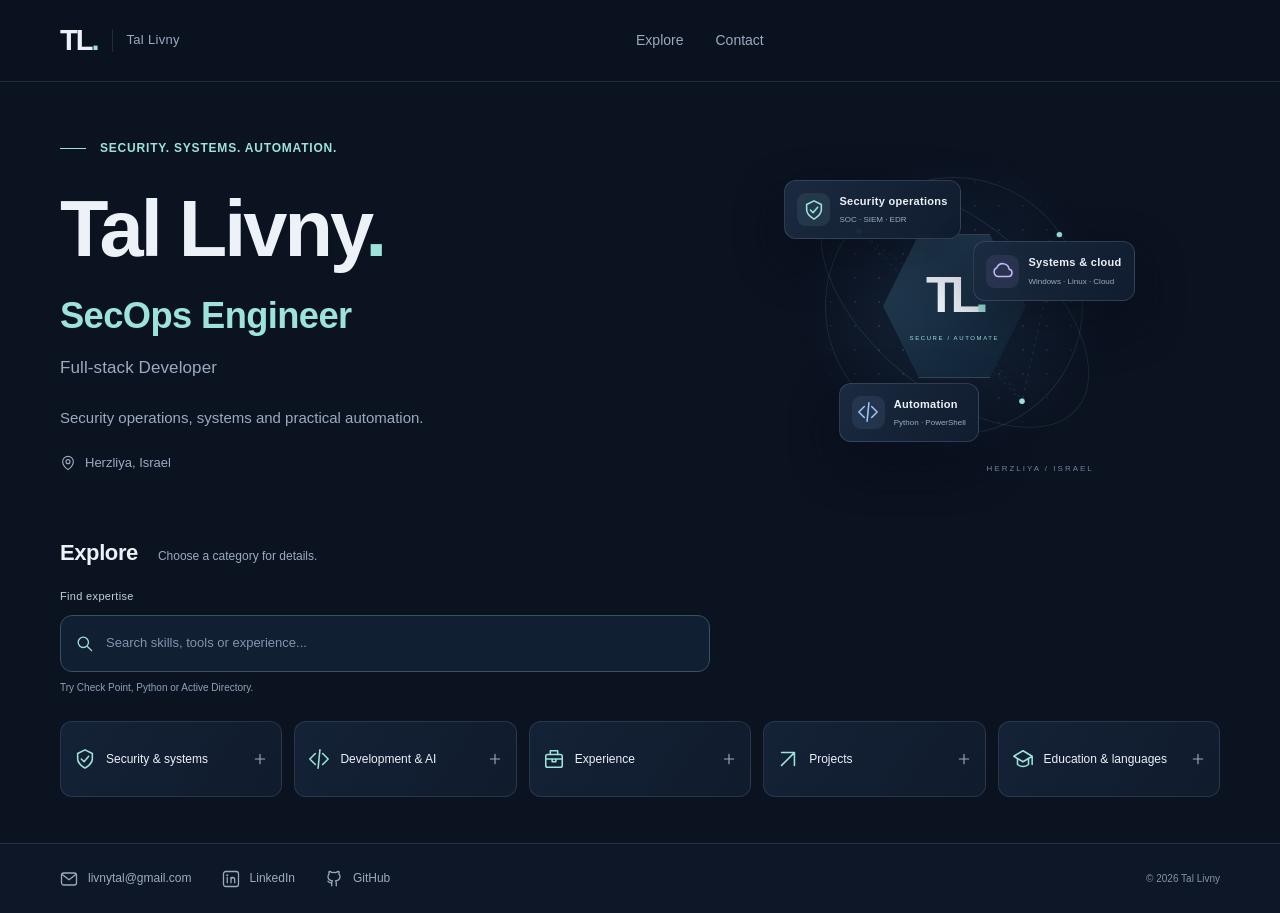
==== index.html @ b6740245 "Keep autocomplete suggestions within the visible viewport" ====
<!doctype html><html lang="en" dir="ltr"><head><meta charset="utf-8"><meta name="viewport" content="width=device-width,initial-scale=1"><meta name="theme-color" content="#0b1220"><title>Tal Livny | SecOps Engineer &amp; Developer</title><meta name="description" content="Tal Livny - SecOps Engineer and Full-stack Developer. Security, systems and practical automation."><meta property="og:title" content="Tal Livny | SecOps Engineer &amp; Developer"><meta property="og:description" content="Security, systems and practical automation. Explore expertise, experience and projects."><meta property="og:type" content="website"><meta property="og:url" content="https://clovisirex.github.io/tal-livny-portfolio/"><meta name="twitter:card" content="summary"><link rel="canonical" href="https://clovisirex.github.io/tal-livny-portfolio/"><link rel="icon" href="assets/favicon.svg" type="image/svg+xml"><link rel="stylesheet" href="styles.css?v=expertise-search-13"><script src="script.js?v=expertise-search-14" defer></script><noscript><style>.category-panel[hidden]{display:block}</style></noscript></head><body class="compact-site"><svg class="svg-defs" xmlns="http://www.w3.org/2000/svg" aria-hidden="true"><defs><symbol id="i-code" viewBox="0 0 24 24"><path d="m8 6-6 6 6 6m8-12 6 6-6 6m-3-16-2 20"/></symbol><symbol id="i-shield" viewBox="0 0 24 24"><path d="m12 2 8 4v6c0 5-8 10-8 10S4 17 4 12V6z"/><path d="m8 12 3 3 5-6"/></symbol><symbol id="i-cloud" viewBox="0 0 24 24"><path d="M7 18h11a4 4 0 0 0 .7-7.9A7 7 0 0 0 5.2 8.5 5 5 0 0 0 7 18Z"/></symbol><symbol id="i-arrow" viewBox="0 0 24 24"><path d="M5 19 19 5M5 5h14v14"/></symbol><symbol id="i-down" viewBox="0 0 24 24"><path d="M12 3v12m-5-5 5 5 5-5M4 17v4h16v-4"/></symbol><symbol id="i-mail" viewBox="0 0 24 24"><rect x="2" y="4" width="20" height="16" rx="3"/><path d="m3 6 9 7 9-7"/></symbol><symbol id="i-pin" viewBox="0 0 24 24"><path d="M20 10c0 6-8 12-8 12S4 16 4 10a8 8 0 1 1 16 0Z"/><circle cx="12" cy="10" r="3"/></symbol><symbol id="i-github" viewBox="0 0 24 24"><path d="M9 21v-4c-3 .8-4-1-5-2m11 6v-4c0-1-.3-2-1-2.5 4-.5 6-2 6-5.5 0-1.5-.5-2.7-1.5-3.7.4-1 .4-2.3 0-3.3-1.4-.1-3 .8-4 1.4a11 11 0 0 0-5 0C8.5 2.8 7 1.9 5.5 2c-.4 1-.4 2.3 0 3.3C4.5 6.3 4 7.5 4 9c0 3.5 2 5 6 5.5-.7.5-1 1.5-1 2.5"/></symbol><symbol id="i-linkedin" viewBox="0 0 24 24"><rect x="2" y="2" width="20" height="20" rx="3"/><path d="M7 10v7m5 0v-7m0 3c0-4 5-4 5 0v4"/><circle cx="7" cy="7" r=".6"/></symbol><symbol id="i-brain" viewBox="0 0 24 24"><path d="M12 5c-2-4-7-2-7 1-4 1-4 6-1 8-2 3 0 6 3 6 1 3 5 2 5-1V5Zm0 0c2-4 7-2 7 1 4 1 4 6 1 8 2 3 0 6-3 6-1 3-5 2-5-1M6 9l3 2m-5 3 4 1m10-6-3 2m5 3-4 1"/></symbol><symbol id="i-plus" viewBox="0 0 24 24"><path d="M12 5v14M5 12h14"/></symbol><symbol id="i-work" viewBox="0 0 24 24"><rect x="3" y="7" width="18" height="14" rx="2"/><path d="M8 7V3h8v4M3 12h18M10 12v3h4v-3"/></symbol><symbol id="i-school" viewBox="0 0 24 24"><path d="m2 9 10-6 10 6-10 6-10-6Zm4 3v6c4 3 8 3 12 0v-6M22 9v9"/></symbol><symbol id="i-server" viewBox="0 0 24 24"><g fill="none" stroke="currentColor" stroke-width="1.6" stroke-linecap="round" stroke-linejoin="round"><rect x="3" y="3" width="18" height="7" rx="2"/><rect x="3" y="14" width="18" height="7" rx="2"/><path d="M7 6.5h.01M7 17.5h.01M16 6.5h2M16 17.5h2"/></g></symbol><symbol id="i-layers" viewBox="0 0 24 24"><g fill="none" stroke="currentColor" stroke-width="1.6" stroke-linecap="round" stroke-linejoin="round"><path d="m12 3 10 5-10 5L2 8l10-5ZM2 12l10 5 10-5M2 16l10 5 10-5"/></g></symbol><symbol id="i-language" viewBox="0 0 24 24"><g fill="none" stroke="currentColor" stroke-width="1.6" stroke-linecap="round" stroke-linejoin="round"><path d="M3 4h11M8 2v2M5 5c1 5 3 7 8 9M12 5c-1 5-3 8-8 10M13 21l4-10 4 10M15 17h4"/></g></symbol><symbol id="i-terminal" viewBox="0 0 24 24"><g fill="none" stroke="currentColor" stroke-width="1.6" stroke-linecap="round" stroke-linejoin="round"><rect x="2.5" y="4" width="19" height="16" rx="2"/><path d="m6 8 4 4-4 4M13 16h5"/></g></symbol><symbol id="i-search" viewBox="0 0 24 24"><circle cx="10.5" cy="10.5" r="6.5"/><path d="m16 16 5 5"/></symbol></defs></svg><a class="skip-link" href="#main">Skip to content</a><div class="scroll-progress" aria-hidden="true"></div><header class="site-header"><div class="container nav-shell"><a class="brand" href="#top" aria-label="Tal Livny"><span class="brand-mark">TL<span>.</span></span><span class="brand-name">Tal Livny</span></a><nav id="main-nav" aria-label="Main navigation"><a href="#categories">Explore</a><a href="#contact">Contact</a></nav><div class="nav-actions"><button id="menu-toggle" class="menu-button" type="button" aria-expanded="false" aria-controls="main-nav" aria-label="Toggle navigation"><span></span><span></span></button></div></div></header><main id="main"><section class="hero container" id="top"><div class="hero-copy"><p class="eyebrow"><span class="small-line"></span>SECURITY. SYSTEMS. AUTOMATION.</p><h1 class="hero-enter">Tal Livny<span class="accent">.</span></h1><p class="hero-role hero-enter"><span class="primary-role">SecOps Engineer</span><br><span class="developer-role">Full-stack Developer</span></p><p class="hero-description hero-enter">Security operations, systems and practical automation.</p><div class="hero-location hero-enter"><svg class="icon" aria-hidden="true"><use href="#i-pin"/></svg><span>Herzliya, Israel</span></div></div><div class="hero-art hero-enter" aria-hidden="true"><div class="orbit orbit-one"></div><div class="orbit orbit-two"></div><div class="art-grid"></div><svg class="art-lines" viewBox="0 0 500 500"><path d="M110 140 250 245 405 145M250 245 350 390M110 140 350 390M405 145 350 390"/><circle cx="110" cy="140" r="4"/><circle cx="405" cy="145" r="4"/><circle cx="350" cy="390" r="4"/></svg><div class="core-hex"><span dir="ltr">TL<span>.</span></span><small dir="ltr">SECURE / AUTOMATE</small></div><div class="floating-card code-card"><span class="card-icon "><svg class="icon " aria-hidden="true"><use href="#i-shield"/></svg></span><div><b dir="ltr">Security operations</b><small dir="ltr">SOC · SIEM · EDR</small></div></div><div class="floating-card security-card"><span class="card-icon purple"><svg class="icon " aria-hidden="true"><use href="#i-cloud"/></svg></span><div><b dir="ltr">Systems &amp; cloud</b><small dir="ltr">Windows · Linux · Cloud</small></div></div><div class="floating-card cloud-card"><span class="card-icon blue"><svg class="icon " aria-hidden="true"><use href="#i-code"/></svg></span><div><b dir="ltr">Automation</b><small dir="ltr">Python · PowerShell</small></div></div><span class="art-coordinate" dir="ltr">HERZLIYA / ISRAEL</span></div></section><section class="category-section container" id="categories"><div class="category-intro"><h2>Explore</h2><p>Choose a category for details.</p></div><div class="expertise-search" role="search" aria-label="Search expertise"><label for="expertise-query">Find expertise</label><div class="search-input-shell"><svg class="icon" aria-hidden="true"><use href="#i-search"/></svg><input id="expertise-query" type="search" placeholder="Search skills, tools or experience..." role="combobox" aria-autocomplete="list" aria-expanded="false" aria-controls="expertise-results" aria-describedby="search-hint" autocomplete="off" spellcheck="false"><button class="search-clear" id="search-clear" type="button" aria-label="Clear search" hidden><svg class="icon" aria-hidden="true"><use href="#i-plus"/></svg></button></div><div class="search-suggestions" id="search-suggestions" hidden><ul id="expertise-results" role="listbox" aria-label="Matching expertise"></ul><p class="search-empty" id="search-empty" hidden>No matching keywords. Try a technology, tool or field.</p><div class="search-dropdown-note" aria-hidden="true">Select a result to explore <span>↑ ↓ &nbsp; Enter</span></div></div><p class="search-hint" id="search-hint">Try Check Point, Python or Active Directory.</p><span class="search-announcement" id="search-announcement" role="status" aria-live="polite" aria-atomic="true"></span></div><div class="category-grid"><button class="category-button" type="button" data-category="security" aria-expanded="false" aria-controls="panel-security"><span class="category-icon"><svg class="icon" aria-hidden="true"><use href="#i-shield"/></svg></span><span>Security & systems</span><span class="category-plus"><svg class="icon" aria-hidden="true"><use href="#i-plus"/></svg></span></button><button class="category-button" type="button" data-category="development" aria-expanded="false" aria-controls="panel-development"><span class="category-icon"><svg class="icon" aria-hidden="true"><use href="#i-code"/></svg></span><span>Development &amp; AI</span><span class="category-plus"><svg class="icon" aria-hidden="true"><use href="#i-plus"/></svg></span></button><button class="category-button" type="button" data-category="experience" aria-expanded="false" aria-controls="panel-experience"><span class="category-icon"><svg class="icon" aria-hidden="true"><use href="#i-work"/></svg></span><span>Experience</span><span class="category-plus"><svg class="icon" aria-hidden="true"><use href="#i-plus"/></svg></span></button><button class="category-button" type="button" data-category="project" aria-expanded="false" aria-controls="panel-project"><span class="category-icon"><svg class="icon" aria-hidden="true"><use href="#i-arrow"/></svg></span><span>Projects</span><span class="category-plus"><svg class="icon" aria-hidden="true"><use href="#i-plus"/></svg></span></button><button class="category-button" type="button" data-category="education" aria-expanded="false" aria-controls="panel-education"><span class="category-icon"><svg class="icon" aria-hidden="true"><use href="#i-school"/></svg></span><span>Education &amp; languages</span><span class="category-plus"><svg class="icon" aria-hidden="true"><use href="#i-plus"/></svg></span></button></div><section class="category-panel" id="panel-security" aria-labelledby="heading-security" hidden><div class="panel-heading"><h2 id="heading-security" tabindex="-1">Security & systems</h2><button class="close-panel" type="button" aria-label="Close Security & systems" data-close><svg class="icon" aria-hidden="true"><use href="#i-plus"/></svg></button></div><p class="panel-intro">Security operations, incident response and enterprise systems, backed by practical scripting and automation.</p><div class="experience-summary"><strong>Approx. 5 years</strong><span>Across security &amp; systems roles</span></div><div class="capability-list"><span>SOC &amp; SIEM</span><span>Network &amp; endpoint forensics</span><span>Reverse engineering</span><span>Compliance &amp; policy enforcement</span><span>Windows &amp; Linux administration</span></div><section class="tech-group"><h3>Security platforms</h3><ul class="tech-grid"><li class="tech-item"><span class="tech-logo-well"><img class="brand-logo" src="assets/brands/sentinelone.svg" alt="" width="32" height="32" loading="lazy" decoding="async"></span><span>SentinelOne EDR</span></li><li class="tech-item"><span class="tech-logo-well"><img class="brand-logo" src="assets/brands/crowdstrike.svg" alt="" width="32" height="32" loading="lazy" decoding="async"></span><span>CrowdStrike Falcon</span></li><li class="tech-item"><span class="tech-logo-well"><img class="brand-logo" src="assets/brands/checkpoint.svg" alt="" width="32" height="32" loading="lazy" decoding="async"></span><span>Check Point Firewall</span></li><li class="tech-item"><span class="tech-logo-well"><svg class="tech-logo" aria-hidden="true"><use href="assets/tech-logos.svg?v=logos-6#icon-f5"/></svg></span><span>F5 ASM / WAF</span></li><li class="tech-item"><span class="tech-logo-well"><img class="brand-logo" src="assets/brands/forescout.svg" alt="" width="32" height="32" loading="lazy" decoding="async"></span><span>Forescout NAC</span></li><li class="tech-item"><span class="tech-logo-well wordmark-logo"><img class="brand-logo" src="assets/brands/portnox.svg" alt="" width="32" height="32" loading="lazy" decoding="async"></span><span>Portnox NAC</span></li><li class="tech-item"><span class="tech-logo-well"><svg class="tech-logo" aria-hidden="true"><use href="assets/tech-logos.svg?v=logos-6#icon-cisco"/></svg></span><span>Cisco DUO</span></li><li class="tech-item"><span class="tech-logo-well"><svg class="tech-logo" aria-hidden="true"><use href="assets/tech-logos.svg?v=logos-6#icon-cisco"/></svg></span><span>Cisco Umbrella</span></li><li class="tech-item"><span class="tech-logo-well"><svg class="tech-logo" aria-hidden="true"><use href="assets/tech-logos.svg?v=logos-6#icon-cisco"/></svg></span><span>Cisco IronPort</span></li><li class="tech-item"><span class="tech-logo-well"><svg class="tech-logo" aria-hidden="true"><use href="assets/tech-logos.svg?v=logos-6#icon-mcafee"/></svg></span><span>McAfee ePO</span></li><li class="tech-item"><span class="tech-logo-well"><svg class="tech-logo" aria-hidden="true"><use href="assets/tech-logos.svg?v=logos-6#icon-symantec"/></svg></span><span>Symantec SSIM</span></li><li class="tech-item"><span class="tech-logo-well"><svg class="tech-logo" aria-hidden="true"><use href="assets/tech-logos.svg?v=logos-6#icon-symantec"/></svg></span><span>FireGlass / Symantec</span></li><li class="tech-item"><span class="tech-logo-well generic-logo"><svg class="icon" aria-hidden="true"><use href="#i-mail"/></svg></span><span>Mail Gateway</span></li></ul></section><div class="military-toolkit"><div class="toolkit-context"><span class="profile-tag">Military experience</span><p>Investigation and analysis tools used during service, 2014 - 2017.</p></div><section class="tech-group"><h3>Memory, disk &amp; endpoint investigation</h3><ul class="tech-grid"><li class="tech-item"><span class="tech-logo-well wordmark-logo"><img class="brand-logo" src="assets/brands/volatility.png" alt="" width="32" height="32" loading="lazy" decoding="async"></span><span>Volatility</span></li><li class="tech-item"><span class="tech-logo-well"><img class="brand-logo" src="assets/brands/ftk.png" alt="" width="32" height="32" loading="lazy" decoding="async"></span><span>FTK Imager</span></li><li class="tech-item"><span class="tech-logo-well wordmark-logo"><img class="brand-logo" src="assets/brands/autopsy.svg" alt="" width="32" height="32" loading="lazy" decoding="async"></span><span>Autopsy</span></li><li class="tech-item"><span class="tech-logo-well"><img class="brand-logo" src="assets/brands/procmon.png" alt="" width="32" height="32" loading="lazy" decoding="async"></span><span>Process Monitor (Procmon)</span></li><li class="tech-item"><span class="tech-logo-well"><img class="brand-logo" src="assets/brands/procexp.png" alt="" width="32" height="32" loading="lazy" decoding="async"></span><span>Process Explorer</span></li><li class="tech-item"><span class="tech-logo-well"><img class="brand-logo" src="assets/brands/autoruns.png" alt="" width="32" height="32" loading="lazy" decoding="async"></span><span>Autoruns</span></li><li class="tech-item"><span class="tech-logo-well"><svg class="tech-logo" aria-hidden="true"><use href="assets/tech-logos.svg?v=logos-6#icon-windows11"/></svg></span><span>Windows Event Viewer</span></li></ul></section><section class="tech-group"><h3>Network analysis &amp; IDS</h3><ul class="tech-grid"><li class="tech-item"><span class="tech-logo-well"><img class="brand-logo" src="assets/brands/wireshark.svg" alt="" width="32" height="32" loading="lazy" decoding="async"></span><span>Wireshark</span></li><li class="tech-item"><span class="tech-logo-well"><img class="brand-logo" src="assets/brands/snort.svg" alt="" width="32" height="32" loading="lazy" decoding="async"></span><span>Snort</span></li><li class="tech-item"><span class="tech-logo-well"><img class="brand-logo" src="assets/brands/suricata.png" alt="" width="32" height="32" loading="lazy" decoding="async"></span><span>Suricata</span></li></ul></section><section class="tech-group"><h3>Reverse engineering &amp; file analysis</h3><ul class="tech-grid"><li class="tech-item"><span class="tech-logo-well"><img class="brand-logo" src="assets/brands/ida.png" alt="" width="32" height="32" loading="lazy" decoding="async"></span><span>IDA</span></li><li class="tech-item"><span class="tech-logo-well"><img class="brand-logo" src="assets/brands/ollydbg.png" alt="" width="32" height="32" loading="lazy" decoding="async"></span><span>OllyDbg</span></li><li class="tech-item"><span class="tech-logo-well generic-logo"><svg class="icon" aria-hidden="true"><use href="#i-terminal"/></svg></span><span>strings</span></li></ul></section></div><section class="tech-group"><h3>Systems administration</h3><ul class="tech-grid"><li class="tech-item"><span class="tech-logo-well"><svg class="tech-logo" aria-hidden="true"><use href="assets/tech-logos.svg?v=logos-6#icon-windows11"/></svg></span><span>Active Directory</span></li><li class="tech-item"><span class="tech-logo-well"><img class="brand-logo" src="assets/brands/vmware.svg" alt="" width="32" height="32" loading="lazy" decoding="async"></span><span>VMware</span></li><li class="tech-item"><span class="tech-logo-well generic-logo"><svg class="icon" aria-hidden="true"><use href="#i-layers"/></svg></span><span>Virtualization</span></li><li class="tech-item"><span class="tech-logo-well generic-logo"><svg class="icon" aria-hidden="true"><use href="#i-server"/></svg></span><span>Server administration</span></li></ul></section><section class="tech-group"><h3>Cloud & infrastructure</h3><ul class="tech-grid"><li class="tech-item"><span class="tech-logo-well"><svg class="tech-logo" aria-hidden="true"><use href="assets/tech-logos.svg?v=logos-6#icon-amazonwebservices"/></svg></span><span>AWS</span></li><li class="tech-item"><span class="tech-logo-well"><svg class="tech-logo" aria-hidden="true"><use href="assets/tech-logos.svg?v=logos-6#icon-azure"/></svg></span><span>Azure</span></li><li class="tech-item"><span class="tech-logo-well"><svg class="tech-logo" aria-hidden="true"><use href="assets/tech-logos.svg?v=logos-6#icon-googlecloud"/></svg></span><span>Google Cloud</span></li><li class="tech-item"><span class="tech-logo-well"><svg class="tech-logo" aria-hidden="true"><use href="assets/tech-logos.svg?v=logos-6#icon-firebase"/></svg></span><span>Firebase</span></li></ul></section><section class="tech-group"><h3>Operating systems</h3><ul class="tech-grid"><li class="tech-item"><span class="tech-logo-well"><svg class="tech-logo" aria-hidden="true"><use href="assets/tech-logos.svg?v=logos-6#icon-windows11"/></svg></span><span>Windows - endpoint &amp; server</span></li><li class="tech-item"><span class="tech-logo-well"><svg class="tech-logo" aria-hidden="true"><use href="assets/tech-logos.svg?v=logos-6#icon-linux"/></svg></span><span>Linux</span></li><li class="tech-item"><span class="tech-logo-well"><img class="brand-logo" src="assets/brands/kali.svg" alt="" width="32" height="32" loading="lazy" decoding="async"></span><span>Kali Linux</span></li><li class="tech-item"><span class="tech-logo-well"><svg class="tech-logo" aria-hidden="true"><use href="assets/tech-logos.svg?v=logos-6#icon-ubuntu"/></svg></span><span>Ubuntu</span></li><li class="tech-item"><span class="tech-logo-well"><svg class="tech-logo" aria-hidden="true"><use href="assets/tech-logos.svg?v=logos-6#icon-debian"/></svg></span><span>Debian</span></li><li class="tech-item"><span class="tech-logo-well"><svg class="tech-logo" aria-hidden="true"><use href="assets/tech-logos.svg?v=logos-6#icon-redhat"/></svg></span><span>Red Hat Enterprise Linux</span></li><li class="tech-item"><span class="tech-logo-well"><svg class="tech-logo" aria-hidden="true"><use href="assets/tech-logos.svg?v=logos-6#icon-archlinux"/></svg></span><span>Arch Linux</span></li><li class="tech-item"><span class="tech-logo-well"><svg class="tech-logo" aria-hidden="true"><use href="assets/tech-logos.svg?v=logos-6#icon-apple"/></svg></span><span>macOS</span></li><li class="tech-item"><span class="tech-logo-well"><svg class="tech-logo" aria-hidden="true"><use href="assets/tech-logos.svg?v=logos-6#icon-android"/></svg></span><span>Android</span></li><li class="tech-item"><span class="tech-logo-well"><svg class="tech-logo" aria-hidden="true"><use href="assets/tech-logos.svg?v=logos-6#icon-apple"/></svg></span><span>iOS</span></li></ul></section></section><section class="category-panel" id="panel-development" aria-labelledby="heading-development" hidden><div class="panel-heading"><h2 id="heading-development" tabindex="-1">Development &amp; AI</h2><button class="close-panel" type="button" aria-label="Close Development &amp; AI" data-close><svg class="icon" aria-hidden="true"><use href="#i-plus"/></svg></button></div><p class="panel-intro">Full-stack development, integrations and data tools that support automation and operational visibility.</p><div class="experience-summary"><strong>3 years</strong><span>Software development experience</span></div><p class="ai-tenure"><svg class="icon" aria-hidden="true"><use href="#i-brain"/></svg><strong>AI tools: approx. 2 years</strong><span>Regular use since 2024</span></p><section class="tech-group"><h3>AI assistants</h3><ul class="tech-grid"><li class="tech-item"><span class="tech-logo-well"><img class="brand-logo" src="assets/brands/chatgpt.svg" alt="" width="32" height="32" loading="lazy" decoding="async"></span><span>ChatGPT</span></li><li class="tech-item"><span class="tech-logo-well"><img class="brand-logo" src="assets/brands/claude.svg" alt="" width="32" height="32" loading="lazy" decoding="async"></span><span>Claude</span></li><li class="tech-item"><span class="tech-logo-well"><img class="brand-logo" src="assets/brands/gemini.svg" alt="" width="32" height="32" loading="lazy" decoding="async"></span><span>Gemini</span></li></ul></section><section class="tech-group"><h3>Generative media</h3><ul class="tech-grid"><li class="tech-item"><span class="tech-logo-well"><img class="brand-logo" src="assets/brands/higgsfield.svg" alt="" width="32" height="32" loading="lazy" decoding="async"></span><span>Higgsfield</span></li><li class="tech-item"><span class="tech-logo-well"><img class="brand-logo" src="assets/brands/elevenlabs.svg" alt="" width="32" height="32" loading="lazy" decoding="async"></span><span>ElevenLabs</span></li><li class="tech-item"><span class="tech-logo-well"><img class="brand-logo" src="assets/brands/heygen.png" alt="" width="32" height="32" loading="lazy" decoding="async"></span><span>HeyGen</span></li></ul></section><section class="tech-group"><h3>Programming & scripting</h3><ul class="tech-grid"><li class="tech-item"><span class="tech-logo-well"><svg class="tech-logo" aria-hidden="true"><use href="assets/tech-logos.svg?v=logos-6#icon-python"/></svg></span><span>Python</span></li><li class="tech-item"><span class="tech-logo-well"><svg class="tech-logo" aria-hidden="true"><use href="assets/tech-logos.svg?v=logos-6#icon-javascript"/></svg></span><span>JavaScript</span></li><li class="tech-item"><span class="tech-logo-well"><svg class="tech-logo" aria-hidden="true"><use href="assets/tech-logos.svg?v=logos-6#icon-typescript"/></svg></span><span>TypeScript</span></li><li class="tech-item"><span class="tech-logo-well"><svg class="tech-logo" aria-hidden="true"><use href="assets/tech-logos.svg?v=logos-6#icon-java"/></svg></span><span>Java</span></li><li class="tech-item"><span class="tech-logo-well"><svg class="tech-logo" aria-hidden="true"><use href="assets/tech-logos.svg?v=logos-6#icon-csharp"/></svg></span><span>C#</span></li><li class="tech-item"><span class="tech-logo-well"><svg class="tech-logo" aria-hidden="true"><use href="assets/tech-logos.svg?v=logos-6#icon-powershell"/></svg></span><span>PowerShell</span></li><li class="tech-item"><span class="tech-logo-well"><svg class="tech-logo" aria-hidden="true"><use href="assets/tech-logos.svg?v=logos-6#icon-bash"/></svg></span><span>Bash</span></li><li class="tech-item"><span class="tech-logo-well"><svg class="tech-logo" aria-hidden="true"><use href="assets/tech-logos.svg?v=logos-6#icon-c"/></svg></span><span>C</span></li><li class="tech-item"><span class="tech-logo-well"><svg class="tech-logo" aria-hidden="true"><use href="assets/tech-logos.svg?v=logos-6#icon-cplusplus"/></svg></span><span>C++</span></li><li class="tech-item"><span class="tech-logo-well"><svg class="tech-logo" aria-hidden="true"><use href="assets/tech-logos.svg?v=logos-6#icon-matlab"/></svg></span><span>MATLAB</span></li></ul></section><section class="tech-group"><h3>Frameworks & libraries</h3><ul class="tech-grid"><li class="tech-item"><span class="tech-logo-well"><svg class="tech-logo" aria-hidden="true"><use href="assets/tech-logos.svg?v=logos-6#icon-react"/></svg></span><span>React</span></li><li class="tech-item"><span class="tech-logo-well"><svg class="tech-logo" aria-hidden="true"><use href="assets/tech-logos.svg?v=logos-6#icon-nodejs"/></svg></span><span>Node.js</span></li><li class="tech-item"><span class="tech-logo-well"><svg class="tech-logo" aria-hidden="true"><use href="assets/tech-logos.svg?v=logos-6#icon-nextjs"/></svg></span><span>Next.js</span></li><li class="tech-item"><span class="tech-logo-well"><svg class="tech-logo" aria-hidden="true"><use href="assets/tech-logos.svg?v=logos-6#icon-ember"/></svg></span><span>Ember.js</span></li><li class="tech-item"><span class="tech-logo-well"><svg class="tech-logo" aria-hidden="true"><use href="assets/tech-logos.svg?v=logos-6#icon-flask"/></svg></span><span>Flask</span></li><li class="tech-item"><span class="tech-logo-well"><svg class="tech-logo" aria-hidden="true"><use href="assets/tech-logos.svg?v=logos-6#icon-express"/></svg></span><span>Express.js</span></li><li class="tech-item"><span class="tech-logo-well"><svg class="tech-logo" aria-hidden="true"><use href="assets/tech-logos.svg?v=logos-6#icon-sass"/></svg></span><span>Sass</span></li><li class="tech-item"><span class="tech-logo-well"><svg class="tech-logo" aria-hidden="true"><use href="assets/tech-logos.svg?v=logos-6#icon-less"/></svg></span><span>Less</span></li><li class="tech-item"><span class="tech-logo-well"><svg class="tech-logo" aria-hidden="true"><use href="assets/tech-logos.svg?v=logos-6#icon-bootstrap"/></svg></span><span>Bootstrap</span></li><li class="tech-item"><span class="tech-logo-well"><svg class="tech-logo" aria-hidden="true"><use href="assets/tech-logos.svg?v=logos-6#icon-styledcomponents"/></svg></span><span>styled-components</span></li><li class="tech-item"><span class="tech-logo-well"><svg class="tech-logo" aria-hidden="true"><use href="assets/tech-logos.svg?v=logos-6#icon-android"/></svg></span><span>Android development</span></li></ul></section><section class="tech-group"><h3>Data & visualization</h3><ul class="tech-grid"><li class="tech-item"><span class="tech-logo-well"><svg class="tech-logo" aria-hidden="true"><use href="assets/tech-logos.svg?v=logos-6#icon-pandas"/></svg></span><span>pandas</span></li><li class="tech-item"><span class="tech-logo-well"><svg class="tech-logo" aria-hidden="true"><use href="assets/tech-logos.svg?v=logos-6#icon-seaborn"/></svg></span><span>seaborn</span></li><li class="tech-item"><span class="tech-logo-well"><svg class="tech-logo" aria-hidden="true"><use href="assets/tech-logos.svg?v=logos-6#icon-matplotlib"/></svg></span><span>Matplotlib</span></li></ul></section><section class="tech-group"><h3>Databases</h3><ul class="tech-grid"><li class="tech-item"><span class="tech-logo-well"><svg class="tech-logo" aria-hidden="true"><use href="assets/tech-logos.svg?v=logos-6#icon-mysql"/></svg></span><span>MySQL</span></li><li class="tech-item"><span class="tech-logo-well"><svg class="tech-logo" aria-hidden="true"><use href="assets/tech-logos.svg?v=logos-6#icon-mongodb"/></svg></span><span>MongoDB</span></li><li class="tech-item"><span class="tech-logo-well"><svg class="tech-logo" aria-hidden="true"><use href="assets/tech-logos.svg?v=logos-6#icon-dynamodb"/></svg></span><span>DynamoDB</span></li><li class="tech-item"><span class="tech-logo-well"><svg class="tech-logo" aria-hidden="true"><use href="assets/tech-logos.svg?v=logos-6#icon-sqlite"/></svg></span><span>SQLite</span></li><li class="tech-item"><span class="tech-logo-well"><svg class="tech-logo" aria-hidden="true"><use href="assets/tech-logos.svg?v=logos-6#icon-postgresql"/></svg></span><span>PostgreSQL</span></li><li class="tech-item"><span class="tech-logo-well"><svg class="tech-logo" aria-hidden="true"><use href="assets/tech-logos.svg?v=logos-6#icon-redis"/></svg></span><span>Redis</span></li></ul></section><section class="tech-group"><h3>Tools & delivery</h3><ul class="tech-grid"><li class="tech-item"><span class="tech-logo-well"><svg class="tech-logo" aria-hidden="true"><use href="assets/tech-logos.svg?v=logos-6#icon-git"/></svg></span><span>Git</span></li><li class="tech-item"><span class="tech-logo-well"><svg class="tech-logo" aria-hidden="true"><use href="assets/tech-logos.svg?v=logos-6#icon-githubactions"/></svg></span><span>GitHub / Actions</span></li><li class="tech-item"><span class="tech-logo-well"><svg class="tech-logo" aria-hidden="true"><use href="assets/tech-logos.svg?v=logos-6#icon-jenkins"/></svg></span><span>Jenkins</span></li><li class="tech-item"><span class="tech-logo-well"><svg class="tech-logo" aria-hidden="true"><use href="assets/tech-logos.svg?v=logos-6#icon-docker"/></svg></span><span>Docker</span></li><li class="tech-item"><span class="tech-logo-well"><svg class="tech-logo" aria-hidden="true"><use href="assets/tech-logos.svg?v=logos-6#icon-jira"/></svg></span><span>Jira</span></li><li class="tech-item"><span class="tech-logo-well"><img class="brand-logo" src="assets/brands/bitbucket.svg" alt="" width="32" height="32" loading="lazy" decoding="async"></span><span>Bitbucket</span></li><li class="tech-item"><span class="tech-logo-well"><img class="brand-logo" src="assets/brands/gitlab.svg" alt="" width="32" height="32" loading="lazy" decoding="async"></span><span>GitLab</span></li><li class="tech-item"><span class="tech-logo-well"><img class="brand-logo" src="assets/brands/azuredevops.svg" alt="" width="32" height="32" loading="lazy" decoding="async"></span><span>Azure DevOps</span></li><li class="tech-item"><span class="tech-logo-well"><img class="brand-logo" src="assets/brands/heroku.svg" alt="" width="32" height="32" loading="lazy" decoding="async"></span><span>Heroku</span></li><li class="tech-item"><span class="tech-logo-well"><img class="brand-logo" src="assets/brands/cloudflare.svg" alt="" width="32" height="32" loading="lazy" decoding="async"></span><span>Cloudflare</span></li></ul></section><section class="tech-group"><h3>Editors &amp; IDEs</h3><ul class="tech-grid"><li class="tech-item"><span class="tech-logo-well"><svg class="tech-logo" aria-hidden="true"><use href="assets/tech-logos.svg?v=logos-6#icon-vscode"/></svg></span><span>VS Code</span></li><li class="tech-item"><span class="tech-logo-well"><img src="assets/brands/intellij.svg" alt="" width="32" height="32" loading="lazy" decoding="async"></span><span>IntelliJ IDEA</span></li><li class="tech-item"><span class="tech-logo-well"><img src="assets/brands/pycharm.svg" alt="" width="32" height="32" loading="lazy" decoding="async"></span><span>PyCharm</span></li><li class="tech-item"><span class="tech-logo-well"><img src="assets/brands/webstorm.svg" alt="" width="32" height="32" loading="lazy" decoding="async"></span><span>WebStorm</span></li><li class="tech-item"><span class="tech-logo-well"><img src="assets/brands/cursor.svg" alt="" width="32" height="32" loading="lazy" decoding="async"></span><span>Cursor</span></li><li class="tech-item"><span class="tech-logo-well"><img src="assets/brands/vim.svg" alt="" width="32" height="32" loading="lazy" decoding="async"></span><span>Vim</span></li></ul></section></section><section class="category-panel" id="panel-experience" aria-labelledby="heading-experience" hidden><div class="panel-heading"><h2 id="heading-experience" tabindex="-1">Experience</h2><button class="close-panel" type="button" aria-label="Close Experience" data-close><svg class="icon" aria-hidden="true"><use href="#i-plus"/></svg></button></div><div class="timeline"><h3 class="timeline-group ">Security &amp; systems experience</h3><article class="timeline-item "><div class="timeline-top"><div class="employer-heading"><span class="company-logo"><img src="assets/brands/danel.png" alt="" width="56" height="56" loading="lazy" decoding="async"></span><h3>Danel Group</h3></div><span class="date" dir="ltr">2024 – 2025</span></div><p class="role" dir="ltr">SecOps Engineer &amp; Python Developer</p><p >Operated SentinelOne, CrowdStrike and Cisco security platforms. Built a full-stack automation and analytics solution for IT and InfoSec teams, improving network visibility, performance tracking and security compliance. Used Python, Flask, pandas, seaborn and SQLite; deployed on Azure Web Jobs.</p><div class="experience-meta"><span >Ramat Gan, Israel</span><span dir="ltr">EDR · Cisco · Python · Azure</span></div></article><article class="timeline-item "><div class="timeline-top"><div class="employer-heading"><span class="company-logo"><img src="assets/brands/cellcom.png" alt="" width="56" height="56" loading="lazy" decoding="async"></span><h3>Cellcom</h3></div><span class="date" dir="ltr">2017 – 2018</span></div><p class="role" dir="ltr">SecOps Engineer</p><p >Operated network and application security systems. Built Python and PowerShell automations and worked with F5 ASM, Check Point, Forescout and FireGlass.</p><div class="experience-meta"><span >Netanya, Israel</span><span dir="ltr">Python · PowerShell · WAF · NAC</span></div></article><article class="timeline-item "><div class="timeline-top"><div class="employer-heading"><span class="company-logo"><img src="assets/brands/mamtam.png" alt="" width="56" height="56" loading="lazy" decoding="async"></span><h3>Israeli Navy · Mamtam</h3></div><span class="date" dir="ltr">2014 – 2017</span></div><p class="role" dir="ltr">SecOps / SOC</p><p >Monitoring, incident response and forensics in a 24/7 SOC. Hands-on memory and disk analysis, endpoint investigation, network IDS and reverse engineering. Developed security tools with C#, Python and PowerShell.</p><div class="experience-meta"><span >Ramat Gan, Israel</span><span dir="ltr">SOC · Incident response · R&D</span></div></article><h3 class="timeline-group timeline-group-secondary ">Software development &amp; studies</h3><article class="timeline-item "><div class="timeline-top"><div class="employer-heading"><span class="company-logo"><img src="assets/brands/independent-development.svg" alt="" width="44" height="44" loading="lazy" decoding="async"></span><h3>Independent development &amp; studies</h3></div><span class="date" dir="ltr">2019 – 2023</span></div><p class="role" dir="ltr">Independent Developer</p><p >Designed, developed and deployed Tzav Rishon. Built academic tools with Python and explored basic machine learning alongside my studies.</p><div class="experience-meta"><span >Tel Aviv, Israel</span><span dir="ltr">React · Node.js · Firebase · Python</span></div></article><article class="timeline-item "><div class="timeline-top"><div class="employer-heading"><span class="company-logo"><img src="assets/brands/totango.svg" alt="" width="56" height="56" loading="lazy" decoding="async"></span><h3>Totango</h3></div><span class="date" dir="ltr">2018 – 2019</span></div><p class="role" dir="ltr">Full-stack Developer</p><p >Built enterprise SaaS features with React, Ember, Node.js, Redis and MySQL in an AWS microservice architecture. Worked with Docker, CI/CD and Agile/Scrum delivery.</p><div class="experience-meta"><span >Tel Aviv, Israel</span><span dir="ltr">React · Ember · Node.js · AWS</span></div></article></div></section><section class="category-panel" id="panel-project" aria-labelledby="heading-project" hidden><div class="panel-heading"><h2 id="heading-project" tabindex="-1">Projects</h2><button class="close-panel" type="button" aria-label="Close Projects" data-close><svg class="icon" aria-hidden="true"><use href="#i-plus"/></svg></button></div><div class="project-identity"><span class="project-app-logo"><img src="assets/brands/tzav-logo.png" alt="" width="48" height="48" loading="lazy" decoding="async"></span><span><strong>Tzav Rishon</strong><small>Independent product · EdTech</small></span></div><div class="carousel " role="region" aria-roledescription="carousel" aria-label="Selected projects" tabindex="0"><div class="carousel-viewport"><article class="project-slide" id="slide-0" role="group" aria-roledescription="slide" aria-label="1 / 5" ><div class="project-visual tzav-visual"><div class="browser-frame"><div class="browser-bar" dir="ltr"><span class="browser-dots"><i></i><i></i><i></i></span><span>app.tzav-rishon.co.il</span><span>↗</span></div><img src="assets/projects/tzav-rishon.jpg" width="1365" height="920" alt="Tzav Rishon application sign-in screen" loading="lazy" decoding="async"></div></div><div class="project-copy"><p class="project-category">INDEPENDENT PRODUCT · EDTECH</p><h3 >Tzav Rishon</h3><p >A preparation app for psychometric tests and the first military assessment. Independently designed, developed and deployed with React, Node.js and Firebase.</p><div class="tags" dir="ltr"><span>React</span><span>Node.js</span><span>Firebase</span></div><p class="image-caption">Screenshot from the application: sign-in screen.</p><a class="button button-secondary" href="https://app.tzav-rishon.co.il" target="_blank" rel="noopener noreferrer"><span >Visit application</span><svg class="icon " aria-hidden="true"><use href="#i-arrow"/></svg></a></div></article><article class="project-slide" id="slide-1" role="group" aria-roledescription="slide" aria-label="2 / 5" hidden><div class="project-visual tzav-visual"><div class="browser-frame"><div class="browser-bar" dir="ltr"><span class="browser-dots"><i></i><i></i><i></i></span><span>Tzav Rishon / Learning map</span></div><img src="assets/projects/tzav-learning-map.jpg" width="2048" height="1035" alt="Tzav Rishon: learning map" loading="lazy" decoding="async"></div></div><div class="project-copy"><p class="project-category">TZAV RISHON · PRODUCT SHOWCASE</p><h3>Learning map</h3><p>Progress through preparation tracks and test levels.</p><div class="tags" dir="ltr"><span>React</span><span>Node.js</span><span>Firebase</span></div><p class="image-caption">Screenshot from the application.</p><a class="button button-secondary" href="https://app.tzav-rishon.co.il" target="_blank" rel="noopener noreferrer">Visit application</a></div></article><article class="project-slide" id="slide-2" role="group" aria-roledescription="slide" aria-label="3 / 5" hidden><div class="project-visual tzav-visual"><div class="browser-frame"><div class="browser-bar" dir="ltr"><span class="browser-dots"><i></i><i></i><i></i></span><span>Tzav Rishon / Test results</span></div><img src="assets/projects/tzav-test-results.jpg" width="2048" height="1150" alt="Tzav Rishon: test results" loading="lazy" decoding="async"></div></div><div class="project-copy"><p class="project-category">TZAV RISHON · PRODUCT SHOWCASE</p><h3>Test results</h3><p>A test summary with score, elapsed time and correct answers.</p><div class="tags" dir="ltr"><span>React</span><span>Node.js</span><span>Firebase</span></div><p class="image-caption">Screenshot from the application.</p><a class="button button-secondary" href="https://app.tzav-rishon.co.il" target="_blank" rel="noopener noreferrer">Visit application</a></div></article><article class="project-slide" id="slide-3" role="group" aria-roledescription="slide" aria-label="4 / 5" hidden><div class="project-visual tzav-visual"><div class="browser-frame"><div class="browser-bar" dir="ltr"><span class="browser-dots"><i></i><i></i><i></i></span><span>Tzav Rishon / Answer review</span></div><img src="assets/projects/tzav-answer-review.jpg" width="2048" height="899" alt="Tzav Rishon: answer review" loading="lazy" decoding="async"></div></div><div class="project-copy"><p class="project-category">TZAV RISHON · PRODUCT SHOWCASE</p><h3>Answer review</h3><p>Review correct and incorrect answers after completing a test.</p><div class="tags" dir="ltr"><span>React</span><span>Node.js</span><span>Firebase</span></div><p class="image-caption">Screenshot from the application.</p><a class="button button-secondary" href="https://app.tzav-rishon.co.il" target="_blank" rel="noopener noreferrer">Visit application</a></div></article><article class="project-slide" id="slide-4" role="group" aria-roledescription="slide" aria-label="5 / 5" hidden><div class="project-visual tzav-visual"><div class="browser-frame"><div class="browser-bar" dir="ltr"><span class="browser-dots"><i></i><i></i><i></i></span><span>Tzav Rishon / Answer explanations</span></div><img src="assets/projects/tzav-answer-detail.jpg" width="1598" height="1470" alt="Tzav Rishon: answer explanations" loading="lazy" decoding="async"></div></div><div class="project-copy"><p class="project-category">TZAV RISHON · PRODUCT SHOWCASE</p><h3>Answer explanations</h3><p>A detailed answer review with the selected response and explanation.</p><div class="tags" dir="ltr"><span>React</span><span>Node.js</span><span>Firebase</span></div><p class="image-caption">Screenshot from the application.</p><a class="button button-secondary" href="https://app.tzav-rishon.co.il" target="_blank" rel="noopener noreferrer">Visit application</a></div></article></div><div class="carousel-controls"><div class="carousel-dots"><button type="button" data-slide="0" aria-label="Tzav Rishon: Sign-in" aria-pressed="true" aria-controls="slide-0"><span></span></button><button type="button" data-slide="1" aria-label="Tzav Rishon: Learning map" aria-pressed="false" aria-controls="slide-1"><span></span></button><button type="button" data-slide="2" aria-label="Tzav Rishon: Test results" aria-pressed="false" aria-controls="slide-2"><span></span></button><button type="button" data-slide="3" aria-label="Tzav Rishon: Answer review" aria-pressed="false" aria-controls="slide-3"><span></span></button><button type="button" data-slide="4" aria-label="Tzav Rishon: Answer explanations" aria-pressed="false" aria-controls="slide-4"><span></span></button></div><p class="carousel-counter" dir="ltr" aria-live="polite" aria-atomic="true"><span id="slide-number">01</span><span class="muted"> / 05</span></p><div class="carousel-arrows" dir="ltr"><button id="previous-project" type="button" aria-label="Previous project">←</button><button id="next-project" type="button" aria-label="Next project">→</button></div></div></div></section><section class="category-panel" id="panel-education" aria-labelledby="heading-education" hidden><div class="panel-heading"><h2 id="heading-education" tabindex="-1">Education</h2><button class="close-panel" type="button" aria-label="Close Education" data-close><svg class="icon" aria-hidden="true"><use href="#i-plus"/></svg></button></div><div class="education-list"><article class="education-card"><div class="education-top"><span class="date">2021 - 2023</span><div class="program-logos"><span class="program-logo" title="Gonda Brain Sciences"><img src="assets/brands/brain-sciences.png?v=alpha-2" alt="Gonda Brain Sciences" width="60" height="60" loading="lazy" decoding="async" class="program-image"></span></div></div><h3>B.Sc. in Neuroscience</h3><div class="education-institution"><span class="institution-logo"><img src="assets/brands/bar-ilan.svg" alt="" width="44" height="44" loading="lazy" decoding="async"></span><p>Bar-Ilan University</p></div><p class="education-note">Developed academic tools and basic machine learning models in Python.</p></article><article class="education-card"><div class="education-top"><span class="date">2019 - 2021</span><div class="program-logos"><span class="program-logo" title="Computer Science at Bar-Ilan"><img src="assets/brands/computer-science.png" alt="Computer Science at Bar-Ilan" width="60" height="60" loading="lazy" decoding="async" class="program-image"></span><span class="program-logo" title="Gonda Brain Sciences"><img src="assets/brands/brain-sciences.png?v=alpha-2" alt="Gonda Brain Sciences" width="60" height="60" loading="lazy" decoding="async" class="program-image"></span></div></div><h3>B.Sc. in Computer Science &amp; Neuroscience</h3><div class="education-institution"><span class="institution-logo"><img src="assets/brands/bar-ilan.svg" alt="" width="44" height="44" loading="lazy" decoding="async"></span><p>Bar-Ilan University</p></div><p class="education-note">Completed hands-on projects in C, C++, Java and Python.</p></article><article class="education-card"><div class="education-top"><span class="date">2017</span><div class="program-logos"><span class="program-logo" title="Java / J2EE"><svg class="tech-logo" aria-hidden="true"><use href="assets/tech-logos.svg?v=logos-6#icon-java"/></svg></span></div></div><h3>Java / J2EE Programming</h3><div class="education-institution"><span class="institution-logo"><img src="assets/brands/john-bryce.png" alt="" width="44" height="44" loading="lazy" decoding="async"></span><p>John Bryce College</p></div><p class="education-note">Client and enterprise programming, design patterns, clean code and object-oriented programming in Java.</p></article><article class="education-card"><div class="education-top"><span class="date">2014</span><div class="program-logos"><span class="program-logo" title="Cyber Defender"><img src="assets/brands/cyber-defender-silver.png" alt="Cyber Defender course insignia" width="60" height="60" loading="lazy" decoding="async" class="program-image"></span></div></div><h3>Cyber Defender Course</h3><div class="education-institution"><span class="institution-logo"><img src="assets/brands/basmach.png" alt="" width="44" height="44" loading="lazy" decoding="async"></span><p>IDF Basmach</p></div><p class="education-note">Cybersecurity principles, SOC operations, network and OS forensics, Python scripting, database security, and Windows and Linux server administration.</p></article></div><section class="tech-group language-group"><h3>Languages</h3><ul class="language-grid"><li><span class="language-logo"><img src="assets/brands/language-he.svg" alt="" width="32" height="32" loading="lazy" decoding="async"></span><span><strong>Hebrew</strong><small>Fluent</small></span></li><li><span class="language-logo"><img src="assets/brands/language-en.svg" alt="" width="32" height="32" loading="lazy" decoding="async"></span><span><strong>English</strong><small>Fluent</small></span></li><li><span class="language-logo"><img src="assets/brands/language-fr.svg" alt="" width="32" height="32" loading="lazy" decoding="async"></span><span><strong>French</strong><small>Basic</small></span></li></ul></section></section></section></main><footer class="compact-contact" id="contact"><div class="container compact-contact-inner"><a class="contact-item" href="mailto:livnytal@gmail.com"><svg class="icon" aria-hidden="true"><use href="#i-mail"/></svg><span>livnytal@gmail.com</span></a><a class="contact-item" href="https://linkedin.com/in/tal-livny" target="_blank" rel="noopener noreferrer"><svg class="icon" aria-hidden="true"><use href="#i-linkedin"/></svg><span>LinkedIn</span></a><a class="contact-item" href="https://github.com/ClovisIRex" target="_blank" rel="noopener noreferrer"><svg class="icon" aria-hidden="true"><use href="#i-github"/></svg><span>GitHub</span></a><span class="copyright">© <span id="year">2026</span> Tal Livny</span></div></footer></body></html>
---- styles.css ----
:root{--bg:#0b1220;--surface:#101b2d;--text:#edf1f8;--muted:#9caac0;--mint:#9ce4db;--purple:#c2b5fa;--blue:#9cc6fb;--line:rgba(176,200,229,.14);--radius:22px;--header:82px;color-scheme:dark}
*{box-sizing:border-box}html{scroll-behavior:smooth;scroll-padding-top:110px}body{margin:0;background:var(--bg);color:var(--text);font-family:Arial,Helvetica,sans-serif;font-size:16px;line-height:1.75;-webkit-font-smoothing:antialiased}a{color:inherit;text-decoration:none}button{font:inherit;color:inherit;cursor:pointer}a,button{-webkit-tap-highlight-color:transparent}button:disabled{cursor:default}button{border:0}a:focus-visible,button:focus-visible,[tabindex]:focus-visible{outline:2px solid var(--mint);outline-offset:5px}::selection{background:var(--mint);color:var(--bg)}h1,h2,h3,p{margin:0}h1,h2,h3{line-height:1.2}h2{font-size:clamp(30px,3.7vw,48px);letter-spacing:-1.4px;font-weight:700}h3{font-size:21px}p{margin-block-end:16px}img{display:block;max-width:100%}.container{width:min(1160px,calc(100% - 80px));margin-inline:auto}.section{padding-block:108px}.muted{color:var(--muted)}.icon{width:22px;height:22px;fill:none;stroke:currentColor;stroke-width:1.7;stroke-linecap:round;stroke-linejoin:round;flex-shrink:0}.icon.small{width:15px;height:15px}.svg-defs{position:absolute;width:0;height:0;overflow:hidden}.skip-link{position:fixed;inset-block-start:-100px;inset-inline-start:20px;padding:10px 20px;background:var(--mint);color:var(--bg);z-index:100}.skip-link:focus{inset-block-start:12px}.scroll-progress{position:fixed;inset-block-start:0;inset-inline-start:0;height:2px;width:0;background:var(--mint);z-index:100;pointer-events:none}
.site-header{position:sticky;top:0;height:var(--header);z-index:50;background:rgba(11,18,32,.84);border-bottom:1px solid var(--line);backdrop-filter:blur(20px)}.nav-shell{height:100%;display:flex;align-items:center;justify-content:space-between;gap:24px}.brand{display:flex;align-items:center;gap:14px}.brand-mark{font-size:29px;font-weight:800;letter-spacing:-2px}.brand-mark span,.accent{color:var(--mint)}.brand-name{font-size:13px;color:var(--muted);padding-inline-start:14px;border-inline-start:1px solid var(--line);letter-spacing:.3px}nav{display:flex;gap:32px;font-size:14px}nav a{color:var(--muted);transition:color .2s}nav a:hover,nav a[aria-current]{color:var(--mint)}.nav-actions{display:flex;gap:14px;align-items:center}.menu-button{display:none;background:none;width:44px;height:44px;padding:12px}.menu-button span{display:block;height:2px;background:var(--text);margin:5px 0;transition:transform .2s}.menu-button[aria-expanded=true] span:first-child{transform:translateY(3.5px) rotate(45deg)}.menu-button[aria-expanded=true] span:last-child{transform:translateY(-3.5px) rotate(-45deg)}
.hero{position:relative;min-height:730px;display:grid;grid-template-columns:1.08fr 1fr;align-items:center;gap:45px;padding-block:92px 116px}.eyebrow{display:flex;align-items:center;gap:14px;color:var(--mint);font-size:12px;font-weight:600;letter-spacing:.8px;margin-bottom:22px}.small-line{width:26px;height:1px;background:var(--mint)}.section-number{font-size:11px;color:var(--muted);font-variant-numeric:tabular-nums;direction:ltr}.hero h1{font-size:clamp(64px,7.2vw,94px);font-weight:800;letter-spacing:-3px;margin-bottom:20px}.hero-role{font-size:clamp(23px,2.6vw,33px);line-height:1.35;text-align:start;letter-spacing:-.6px;font-weight:600;margin-bottom:25px}.hero-role span{color:var(--mint)}.hero-description{font-size:17px;color:var(--muted);max-width:500px;line-height:1.9;margin-bottom:30px}.hero-buttons{display:flex;flex-wrap:wrap;gap:12px;margin-bottom:27px}.button{display:inline-flex;align-items:center;justify-content:center;gap:14px;padding:12px 21px;border-radius:9px;font-size:14px;font-weight:600;border:1px solid transparent;transition:transform .2s,background .2s,border-color .2s;min-height:49px}.button:hover{transform:translateY(-3px)}.button-primary{background:var(--mint);color:#11272a}.button-primary:hover{background:#b6eee7}.button-secondary{background:rgba(255,255,255,.025);border-color:var(--line)}.button-secondary:hover{border-color:rgba(156,228,219,.5);background:rgba(156,228,219,.06)}.button .icon{width:19px;height:19px}.hero-location{display:flex;align-items:center;gap:9px;font-size:13px;color:var(--muted)}.hero-location .icon{height:16px;width:16px}.hero-location a{color:var(--text)}.hero-location a:hover{color:var(--mint)}.dot-separator{margin-inline:7px}.scroll-cue{position:absolute;inset-block-end:32px;inset-inline-start:0;font-size:11px;display:flex;align-items:center;gap:18px;color:var(--muted)}.scroll-arrow{font-size:22px;color:var(--mint);animation:nudge 2.8s ease-in-out infinite}
.hero-art{position:relative;width:100%;aspect-ratio:1;max-width:510px;isolation:isolate;direction:ltr}.hero-art:before{content:"";position:absolute;inset:0;background:radial-gradient(ellipse,rgba(76,125,174,.17),transparent 66%);z-index:-1}.art-grid{position:absolute;inset:3%;background-image:radial-gradient(rgba(154,188,212,.2) 1px,transparent 1px);background-size:24px 24px;mask-image:radial-gradient(ellipse,#000 20%,transparent 70%)}.orbit{position:absolute;border:1px solid rgba(156,228,219,.1);border-radius:50%;inset:12%;transform:rotate(-25deg)}.orbit-two{inset:25% 3%;transform:rotate(40deg)}.art-lines{position:absolute;inset:0;width:100%;height:100%;fill:var(--mint);stroke:rgba(156,228,219,.18);stroke-width:1}.art-lines path{fill:none;stroke-dasharray:4 7}.core-hex{position:absolute;inset:29%;background:linear-gradient(145deg,#253e54,#102236);clip-path:polygon(25% 0,75% 0,100% 50%,75% 100%,25% 100%,0 50%);display:flex;flex-direction:column;align-items:center;justify-content:center;filter:drop-shadow(0 0 25px #9ce4db);color:var(--text)}.core-hex>span{font-size:75px;font-weight:800;letter-spacing:-6px;line-height:1.1}.core-hex>span span{color:var(--mint)}.core-hex small{font-size:8px;letter-spacing:2.5px;color:var(--mint);margin-top:10px}.floating-card{position:absolute;display:flex;align-items:center;gap:12px;padding:14px 17px;border:1px solid rgba(173,196,226,.18);border-radius:12px;background:linear-gradient(120deg,rgba(27,43,64,.97),rgba(17,29,48,.96));box-shadow:0 20px 50px #050b1660;animation:float 6s ease-in-out infinite;text-align:left}.floating-card b{display:block;font-size:13px;letter-spacing:.3px}.floating-card small{display:block;font-size:10px;color:var(--muted);margin-top:2px;white-space:nowrap}.card-icon,.skill-icon{background:rgba(156,228,219,.09);color:var(--mint);border-radius:9px;width:42px;height:42px;display:grid;place-items:center;flex-shrink:0}.purple{color:var(--purple);background:rgba(194,181,250,.09)}.blue{color:var(--blue);background:rgba(156,198,251,.09)}.code-card{top:13%;left:0}.security-card{right:-4%;top:31%;animation-delay:-2s}.cloud-card{left:16%;bottom:10%;animation-delay:-4s}.art-coordinate{position:absolute;bottom:0;right:9%;font-size:9px;letter-spacing:2px;color:#6e819c}.technology-strip{border-block:1px solid var(--line);background:#0e1727}.technology-strip .container{display:flex;justify-content:space-between;gap:25px;flex-wrap:wrap;padding-block:23px;color:#91a1b8;font-size:13px;font-weight:600;letter-spacing:.2px}
.about-section{display:grid;grid-template-columns:1fr 1fr;gap:65px 80px}.about-copy{font-size:16px}.about-copy p{margin-bottom:21px}.about-note{display:flex;align-items:center;gap:12px;color:var(--mint);font-size:12px}.about-note .icon{width:24px;height:24px}.skills-grid{grid-column:1/-1;display:grid;grid-template-columns:repeat(4,1fr);gap:15px}.skill-card{padding:27px 23px;border:1px solid var(--line);border-radius:14px;background:linear-gradient(140deg,#111d2f,#0d1726);transition:border-color .3s,transform .3s}.skill-card:hover{border-color:rgba(156,228,219,.35);transform:translateY(-5px)}.skill-icon{margin-bottom:24px}.skill-card h3{font-size:18px;margin-bottom:14px}.skill-card p{font-size:13px;color:var(--muted);min-height:53px;line-height:1.8}.tags{display:flex;flex-wrap:wrap;gap:6px;text-align:left}.tags span{border:1px solid var(--line);color:#b9c6d9;border-radius:5px;padding:3px 8px;font-size:10px;line-height:1.6}.skill-card .tags{margin-top:22px}.projects-section{background:#0e1829;border-block:1px solid var(--line)}.section-heading{display:flex;align-items:end;justify-content:space-between;gap:35px;margin-bottom:42px}.section-heading .eyebrow{margin-bottom:16px}.text-link{display:inline-flex;align-items:center;gap:12px;color:var(--mint);font-size:13px;line-height:1.5}.text-link:hover{color:var(--text)}.text-link .icon{width:17px;height:17px}.carousel{border:1px solid var(--line);border-radius:var(--radius);overflow:hidden;background:#111e31}.carousel-viewport{touch-action:pan-y}.project-slide{display:grid;grid-template-columns:1.35fr 1fr;min-height:462px}.project-slide[hidden]{display:none}.project-slide.is-changing{animation:slideIn .5s both}.project-visual{display:flex;align-items:center;justify-content:center;padding:38px;background:radial-gradient(ellipse at 50% 10%,rgba(144,154,231,.18),transparent 70%),#142237;overflow:hidden;direction:ltr}.browser-frame{width:100%;border:1px solid rgba(218,231,252,.2);border-radius:11px;overflow:hidden;box-shadow:0 26px 45px #03091360;transform:perspective(1500px) rotateY(3deg) rotateX(2deg);transition:transform .5s}.browser-frame:hover{transform:perspective(1500px) rotateY(0) rotateX(0)}.browser-bar{display:flex;align-items:center;justify-content:space-between;gap:12px;height:33px;background:#e7ecf4;color:#5a6575;font-size:9px;padding:0 12px}.browser-dots{display:flex;gap:4px}.browser-dots i{display:block;width:5px;height:5px;border-radius:50%;background:#b2bdcc}.browser-frame img{width:100%;height:auto;aspect-ratio:1.48;object-fit:cover;object-position:center}.project-copy{display:flex;flex-direction:column;align-items:start;justify-content:center;padding:40px}.project-category{font-size:10px;letter-spacing:1.1px;color:var(--mint);margin-bottom:16px}.project-copy h3{font-size:32px;letter-spacing:-.7px;margin-bottom:20px}.project-copy>p:not(.project-category):not(.image-caption){font-size:14px;color:var(--muted);line-height:1.85;margin-bottom:23px}.project-copy .tags{margin-bottom:20px}.project-copy .image-caption{font-size:10px;color:#a2b1c7;margin-bottom:25px}.project-copy .button{font-size:12px;padding:10px 16px;min-height:43px}.carousel-controls{border-top:1px solid var(--line);display:flex;align-items:center;justify-content:space-between;padding:12px 24px}.carousel-dots{display:flex}.carousel-dots button{width:36px;height:40px;background:transparent;display:grid;place-items:center}.carousel-dots button span{width:6px;height:6px;border-radius:9px;background:#51637d;transition:width .3s,background .3s}.carousel-dots button[aria-pressed=true] span{width:24px;background:var(--mint)}.carousel-counter{font-size:11px;letter-spacing:1px;margin:0;color:var(--mint)}.carousel-arrows{display:flex;gap:8px}.carousel-arrows button{width:38px;height:38px;background:transparent;border:1px solid var(--line);border-radius:50%;font-size:19px;transition:background .2s}.carousel-arrows button:hover{background:var(--mint);color:var(--bg)}
.experience-section{display:grid;grid-template-columns:.85fr 1.25fr;gap:100px}.experience-intro{align-self:start;position:sticky;top:130px}.experience-intro h2{margin-bottom:24px}.experience-intro p.muted{font-size:14px;margin-bottom:25px;max-width:300px}.timeline{border-inline-start:1px solid var(--line);padding-inline-start:32px}.timeline-item{position:relative;padding-bottom:37px;margin-bottom:37px;border-bottom:1px solid var(--line)}.timeline-item:last-child{border-bottom:0;margin-bottom:0;padding-bottom:0}.timeline-item:before{content:"";position:absolute;inset-inline-start:-38px;top:9px;width:10px;height:10px;border:2px solid var(--mint);border-radius:50%;background:var(--bg);box-shadow:0 0 0 5px var(--bg)}.timeline-item:first-child:before{background:var(--mint)}.timeline-top{display:flex;justify-content:space-between;align-items:baseline;gap:15px;margin-bottom:10px}.timeline-top h3{font-size:20px;letter-spacing:-.3px}.date{font-size:11px;color:var(--muted);font-variant-numeric:tabular-nums;white-space:nowrap}.role{color:var(--mint);font-size:12px;margin-bottom:17px;text-align:start}.timeline-item>p:not(.role){font-size:14px;color:var(--muted);line-height:1.9;margin-bottom:18px}.experience-meta{display:flex;justify-content:space-between;flex-wrap:wrap;gap:8px;font-size:10px;color:#889ab3}.education-section{background:#101a2c;border-block:1px solid var(--line);padding-block:72px}.education-grid{display:grid;grid-template-columns:1fr 1fr;gap:80px}.education-list article{position:relative;border-bottom:1px solid var(--line);padding-bottom:22px;margin-bottom:22px}.education-list article:last-child{border-bottom:0;padding-bottom:0;margin-bottom:0}.education-list .date{display:block;margin-bottom:9px}.education-list h3{font-size:18px;margin-bottom:7px}.education-list p{font-size:12px;color:var(--muted);margin:0}.resume-grid{display:grid;grid-template-columns:1fr 1fr;gap:20px}.resume-card{display:flex;align-items:center;gap:20px;background:linear-gradient(130deg,#142237,#101b2e);border:1px solid var(--line);border-radius:14px;padding:26px}.resume-card>.icon{width:29px;height:29px;color:var(--mint)}.resume-card h3{font-size:17px;margin-bottom:6px}.resume-card p{font-size:10px;color:var(--muted);margin:0}.resume-links{display:flex;gap:10px;margin-inline-start:auto;align-items:center}.resume-links a{font-size:11px;border:1px solid var(--line);border-radius:6px;padding:7px 11px;display:flex;align-items:center;gap:7px}.resume-links a:hover{border-color:var(--mint);color:var(--mint)}.resume-links .icon{width:13px;height:13px}
.contact-section{position:relative;background:radial-gradient(ellipse at 50% 120%,rgba(112,186,187,.14),transparent 65%),#111d2e;border-block:1px solid var(--line);padding-block:90px 48px}.contact-heading{max-width:760px}.contact-heading h2{font-size:clamp(42px,5.7vw,72px);line-height:1.18;letter-spacing:-2px;margin-bottom:26px}.contact-heading>p:not(.eyebrow){font-size:15px;color:var(--muted);margin-bottom:30px}.contact-email{display:inline-flex;align-items:center;gap:25px;color:var(--mint);font-size:clamp(18px,2.8vw,33px);font-weight:600;letter-spacing:-.5px;border-bottom:1px solid rgba(156,228,219,.3);padding-bottom:12px;max-width:100%;overflow-wrap:anywhere}.contact-email:hover{color:#c5f5ee}.contact-email .icon{width:29px;height:29px}.contact-links{display:flex;flex-wrap:wrap;align-items:center;gap:35px;border-top:1px solid var(--line);margin-top:63px;padding-top:28px;font-size:12px;color:var(--muted)}.contact-links>a,.contact-links>span{display:flex;align-items:center;gap:10px}.contact-links a:hover{color:var(--mint)}.contact-links .icon{width:18px;height:18px}.contact-links .icon.small{width:12px;height:12px}.contact-links>span{margin-inline-start:auto}.site-footer{padding-block:26px;display:flex;justify-content:space-between;align-items:center;gap:20px}.site-footer p{font-size:11px;color:var(--muted);margin:0}.site-footer .brand-mark{font-size:24px}.site-footer .text-link{font-size:11px}
.js-motion .reveal{opacity:0;transform:translateY(24px);transition:opacity .75s,transform .75s}.js-motion .reveal.is-visible{opacity:1;transform:none}.hero-enter{animation:enter .9s both}.hero h1{animation-delay:.05s}.hero-role{animation-delay:.15s}.hero-description{animation-delay:.25s}.hero-buttons{animation-delay:.35s}.hero-location{animation-delay:.45s}.hero-art{animation-delay:.25s}@keyframes enter{from{opacity:0;transform:translateY(20px)}to{opacity:1;transform:none}}@keyframes float{0%,100%{transform:translateY(0)}50%{transform:translateY(-10px)}}@keyframes nudge{0%,100%{transform:translateY(0)}50%{transform:translateY(5px)}}@keyframes slideIn{from{opacity:.4;transform:translateY(8px)}to{opacity:1;transform:none}}
@media(min-width:1500px){.hero{min-height:790px}}
@media(max-width:1050px){.container{width:calc(100% - 56px)}.hero{gap:20px;min-height:690px;padding-block:75px 100px}.floating-card{padding:12px;gap:9px}.card-icon{width:33px;height:33px}.floating-card b{font-size:11px}.floating-card small{font-size:9px}.security-card{right:0}.hero h1{font-size:76px}.skills-grid{grid-template-columns:1fr 1fr}.skill-card p{min-height:0}.experience-section{gap:55px}.project-visual{padding:25px}.project-copy{padding:28px}.project-copy h3{font-size:28px}.resume-card{padding:22px 18px;gap:13px}.resume-links{gap:6px}.resume-links a{padding:6px 8px}.resume-card h3{font-size:15px}}
@media(max-width:760px){:root{--header:72px}.container{width:calc(100% - 40px)}.section{padding-block:72px}h2{font-size:34px;letter-spacing:-.8px}.brand-name{display:none}.nav-shell{gap:12px}.nav-actions{gap:7px}.menu-button{display:block}#main-nav{display:none;position:absolute;top:71px;inset-inline:0;padding:22px 24px;background:#101b2d;border-bottom:1px solid var(--line);box-shadow:0 20px 25px #03091450;gap:0;flex-direction:column}#main-nav.is-open{display:flex}#main-nav a{padding:12px 6px;font-size:16px}.hero{grid-template-columns:1fr;padding-block:55px 75px;gap:16px;min-height:0}.hero-copy{max-width:530px}.hero h1{font-size:69px;margin-bottom:19px}.hero-role{font-size:27px;margin-bottom:23px}.hero-description{font-size:15px;line-height:1.95;max-width:460px}.hero-buttons{gap:10px;margin-bottom:22px}.button{padding:11px 17px;font-size:13px}.hero-art{max-width:430px;width:min(100%,430px);margin-inline:auto;aspect-ratio:1.13;margin-top:10px}.code-card{top:8%;left:0}.security-card{top:32%;right:0}.cloud-card{bottom:3%;left:18%}.core-hex{inset:25% 29%}.core-hex>span{font-size:63px}.core-hex small{font-size:7px}.art-coordinate{display:none}.scroll-cue{bottom:22px}.technology-strip .container{justify-content:center;gap:16px 24px;padding-block:20px;font-size:11px}.about-section{grid-template-columns:1fr;gap:28px}.about-copy{font-size:15px}.skills-grid{gap:12px;margin-top:16px}.skill-card{padding:23px 19px}.skill-card h3{font-size:16px}.skill-card p{font-size:12px}.skill-card .tags{margin-top:18px}.section-heading{align-items:start;gap:23px;margin-bottom:30px}.section-heading .text-link{white-space:nowrap;padding-top:10px;font-size:11px}.project-slide{grid-template-columns:1fr;min-height:0}.project-visual{padding:26px;min-height:260px}.browser-frame{max-width:550px}.browser-frame img{aspect-ratio:1.7}.project-copy{padding:30px}.project-copy h3{font-size:28px;margin-bottom:17px}.project-copy>p:not(.project-category):not(.image-caption){font-size:14px}.project-copy .image-caption{margin-bottom:20px}.carousel-controls{padding:9px 19px}.experience-section{grid-template-columns:1fr;gap:43px}.experience-intro{position:static}.experience-intro p.muted{max-width:460px}.timeline{padding-inline-start:25px}.timeline-item:before{inset-inline-start:-31px}.timeline-top h3{font-size:18px}.timeline-top{gap:10px}.timeline-item>p:not(.role){font-size:13px}.experience-meta{font-size:10px;gap:8px 20px}.education-section{padding-block:56px}.education-grid{grid-template-columns:1fr;gap:35px}.education-list h3{font-size:17px}#resume .section-heading{display:block}#resume .section-heading .muted{margin-top:15px;font-size:12px}.resume-grid{grid-template-columns:1fr;gap:14px}.resume-card{padding:23px;gap:16px}.resume-card h3{font-size:17px}.resume-links a{padding:8px 12px}.contact-section{padding-block:70px 35px}.contact-heading h2{font-size:49px;letter-spacing:-1.4px}.contact-heading>p:not(.eyebrow){font-size:14px}.contact-email{font-size:24px;gap:15px}.contact-email .icon{width:22px;height:22px}.contact-links{margin-top:44px;gap:22px 30px;font-size:11px;justify-content:start}.contact-links>span{margin-inline-start:0}.site-footer{gap:15px}.site-footer p{font-size:10px}}
@media(max-width:400px){.container{width:calc(100% - 32px)}.hero h1{font-size:60px}.hero-role{font-size:24px}.hero-description{font-size:14px}.hero .eyebrow{font-size:10px}.hero-art{margin-top:10px}.floating-card{gap:7px;padding:10px}.floating-card b{font-size:10px}.floating-card small{font-size:8px}.card-icon{width:29px;height:29px}.card-icon .icon{width:18px;height:18px}.security-card{right:-2%}.cloud-card{left:12%}.skills-grid{grid-template-columns:1fr}.skill-card{padding:24px}.skill-icon{margin-bottom:17px}.skill-card p{font-size:13px}.project-visual{padding:19px;min-height:210px}.project-copy{padding:24px}.timeline-top{align-items:start;flex-direction:column;gap:8px}.timeline-top h3{font-size:20px}.contact-email{font-size:20px;gap:10px}.contact-heading h2{font-size:43px}.resume-card{padding:20px 16px;gap:11px}.resume-card h3{font-size:15px}.resume-links a{padding:7px 9px}.resume-card>.icon{width:23px;height:23px}.contact-links{gap:22px}.site-footer .text-link{font-size:10px}.site-footer p{font-size:9px}}
@media(prefers-reduced-motion:reduce){html{scroll-behavior:auto}*,*:before,*:after{animation:none!important;transition:none!important}.js-motion .reveal{opacity:1;transform:none}}
.detail-visual{background:radial-gradient(ellipse at 50% 10%,rgba(156,228,219,.15),transparent 70%),#152634}.detail-visual .browser-frame img{transform:scale(1.75);object-position:center}.detail-visual .browser-frame{overflow:hidden}.detail-visual .browser-bar{position:relative;z-index:1}

.hero-role .primary-role{color:var(--mint);font-size:1.1em}.hero-role .support-role{color:var(--text);font-size:.78em;font-weight:500}.role-focus{color:var(--mint);font-size:12px;letter-spacing:.15px;margin:-10px 0 24px;animation-delay:.3s}.skill-primary{border-color:rgba(156,228,219,.4);background:linear-gradient(140deg,#142c38,#0d1928)}.timeline-group{font-size:13px;letter-spacing:.3px;color:var(--mint);margin:0 0 30px}.timeline-group-secondary{margin-top:47px;color:var(--text)}.floating-card small{font-size:9px}
@media(max-width:760px){.hero{padding-block-start:42px}.hero h1{font-size:64px}.role-focus{font-size:11px}.floating-card small{font-size:8px}}
@media(max-width:400px){.hero h1{font-size:52px}.floating-card{padding:9px 8px;gap:6px}.floating-card small{font-size:7px}.floating-card b{font-size:9px}.hero .button{font-size:12px;padding-inline:13px}.timeline-group{font-size:12px}.role-focus{font-size:10px}}

/* Compact landing page and progressive disclosure. */
.compact-site .hero{min-height:440px;padding-block:42px 34px;gap:55px}.compact-site .hero h1{font-size:clamp(56px,6.2vw,80px);margin-bottom:15px}.compact-site .hero-role{margin-bottom:19px}.compact-site .hero-role .developer-role{font-size:17px;color:var(--muted);font-weight:400;letter-spacing:.1px}.compact-site .hero-description{font-size:15px;line-height:1.8;margin-bottom:21px}.compact-site .hero-art{max-width:340px;margin-inline:auto}.compact-site .core-hex>span{font-size:50px}.compact-site .core-hex small{font-size:6px;letter-spacing:1.6px}.compact-site .floating-card{padding:11px 12px;gap:9px}.compact-site .floating-card b{font-size:11px}.compact-site .floating-card small{font-size:8px}.compact-site .card-icon{width:33px;height:33px}.compact-site .security-card{right:-3%}.compact-site .art-coordinate{font-size:8px}.category-section{padding-block:18px 46px;scroll-margin-top:calc(var(--header) + 24px)}.category-intro{display:flex;align-items:baseline;gap:20px;margin-bottom:20px}.category-intro h2{font-size:22px;letter-spacing:-.4px;margin:0}.category-intro p{font-size:12px;color:var(--muted);margin:0}.category-grid{display:grid;grid-template-columns:repeat(5,minmax(0,1fr));gap:12px}.category-button{display:flex;align-items:center;gap:10px;text-align:left;background:linear-gradient(125deg,#142237,#101b2c);border:1px solid var(--line);border-radius:12px;padding:18px 13px;min-height:76px;font-size:12px;line-height:1.5;transition:border-color .2s,background .2s,transform .2s}.category-button:hover{border-color:rgba(156,228,219,.5);transform:translateY(-2px)}.category-button[aria-expanded=true]{border-color:var(--mint);background:#163039}.category-icon{color:var(--mint);display:flex;flex-shrink:0}.category-icon .icon{width:22px;height:22px}.category-plus{margin-inline-start:auto;color:var(--muted);display:flex;flex-shrink:0}.category-plus .icon{width:16px;height:16px;transition:transform .2s}.category-button[aria-expanded=true] .category-plus .icon{transform:rotate(45deg)}.category-panel{margin-top:26px;padding:30px;border:1px solid var(--line);border-radius:16px;background:#101c2e;animation:enter .35s both}.category-panel[hidden]{display:none}.panel-heading{display:flex;align-items:center;justify-content:space-between;gap:20px;margin-bottom:23px}.panel-heading h2{font-size:28px;letter-spacing:-.6px;margin:0;scroll-margin-top:110px}.panel-heading h2:focus{outline:none}.close-panel{display:grid;place-items:center;width:38px;height:38px;flex-shrink:0;background:transparent;border:1px solid var(--line);border-radius:50%;color:var(--muted)}.close-panel:hover{border-color:var(--mint);color:var(--mint)}.close-panel .icon{width:18px;height:18px;transform:rotate(45deg)}.panel-intro{font-size:14px;color:var(--muted);line-height:1.9;max-width:800px;margin-bottom:25px}.capability-list{display:flex;flex-wrap:wrap;gap:8px;margin-bottom:32px}.capability-list span{font-size:11px;border:1px solid var(--line);border-radius:7px;padding:8px 11px;color:#bdd2df;background:#142638}.tech-group+.tech-group{margin-top:34px;padding-top:27px;border-top:1px solid var(--line)}.tech-group h3{font-size:15px;font-weight:500;color:var(--mint);margin-bottom:17px}.tech-grid{list-style:none;margin:0;padding:0;display:grid;grid-template-columns:repeat(4,minmax(0,1fr));gap:10px}.tech-item{display:flex;align-items:center;gap:12px;min-height:68px;padding:12px;background:#142237;border:1px solid var(--line);border-radius:10px;font-size:12px;line-height:1.5}.tech-logo-well{display:grid;place-items:center;width:38px;height:38px;flex-shrink:0;padding:6px;background:#f7f9fc;border-radius:9px}.tech-logo{width:100%;height:100%;display:block}.generic-logo{background:#203a4a;color:var(--mint)}.generic-logo .icon{width:23px;height:23px}.category-panel .timeline{margin-inline-start:7px;padding-inline-start:30px}.category-panel .timeline-group{margin-top:0}.category-panel .timeline-group-secondary{margin-top:36px}.category-panel .timeline-item{padding-bottom:28px;margin-bottom:28px}.category-panel .timeline-item:last-child{padding-bottom:0;margin-bottom:0}.category-panel .timeline-item>p:not(.role){max-width:920px}.category-panel .timeline-top h3{font-size:19px}.category-panel .timeline-item:before{inset-inline-start:-36px}.category-panel .education-list{display:grid;grid-template-columns:1fr 1fr;gap:27px 40px}.category-panel .education-list article{padding-bottom:24px;margin:0;border-bottom:1px solid var(--line)}.compact-contact{border-top:1px solid var(--line);background:#0e1727}.compact-contact-inner{display:flex;align-items:center;flex-wrap:wrap;gap:30px;padding-block:24px}.contact-item{display:flex;align-items:center;gap:10px;font-size:12px;color:var(--muted);overflow-wrap:anywhere}.contact-item:hover{color:var(--mint)}.contact-item .icon{width:18px;height:18px;flex-shrink:0}.copyright{margin-inline-start:auto;font-size:10px;color:#8292aa}.compact-site .scroll-progress{height:2px}
@media(max-width:1050px){.compact-site .hero{gap:30px}.category-grid{gap:9px}.category-button{font-size:11px;padding:15px 11px;gap:8px}.category-icon .icon{width:19px;height:19px}.tech-grid{grid-template-columns:repeat(3,minmax(0,1fr))}}
@media(max-width:760px){.compact-site .hero{grid-template-columns:1fr;padding-block:35px 12px;gap:0;min-height:0}.compact-site .hero h1{font-size:62px}.compact-site .hero-role{font-size:27px;margin-bottom:15px}.compact-site .hero-role .developer-role{font-size:16px}.compact-site .hero-description{font-size:14px;margin-bottom:17px}.compact-site .hero-art{width:min(100%,300px);max-width:300px;aspect-ratio:1.25;margin-top:18px}.compact-site .core-hex{inset:25% 29%}.compact-site .core-hex>span{font-size:43px}.compact-site .core-hex small{font-size:5px}.compact-site .floating-card b{font-size:10px}.compact-site .floating-card small{font-size:7px}.compact-site .floating-card{padding:9px;gap:7px}.compact-site .card-icon{width:28px;height:28px}.compact-site .security-card{right:0}.compact-site .cloud-card{bottom:3%;left:17%}.category-section{padding-block:20px 32px}.category-intro{gap:16px}.category-intro h2{font-size:21px}.category-intro p{font-size:11px}.category-grid{grid-template-columns:1fr 1fr;gap:10px}.category-button{font-size:13px;padding:15px 13px;min-height:66px}.category-grid .category-button:first-child{grid-column:1/-1}.category-icon .icon{width:21px;height:21px}.category-panel{padding:24px 19px;margin-top:20px}.panel-heading h2{font-size:25px}.tech-grid{grid-template-columns:1fr 1fr;gap:9px}.tech-item{padding:10px;gap:9px;font-size:11px;min-height:62px}.tech-logo-well{width:34px;height:34px;padding:5px}.panel-intro{font-size:13px}.capability-list span{font-size:10px}.category-panel .timeline{padding-inline-start:23px}.category-panel .timeline-item:before{inset-inline-start:-29px}.category-panel .timeline-top h3{font-size:18px}.category-panel .education-list{grid-template-columns:1fr;gap:24px}.compact-contact-inner{gap:21px 28px;padding-block:25px}.compact-contact-inner .contact-item:first-child{flex-basis:100%}.copyright{margin-inline-start:0;flex-basis:100%}}
@media(max-width:400px){.compact-site .hero h1{font-size:52px}.compact-site .hero-role{font-size:24px}.compact-site .hero-role .developer-role{font-size:15px}.compact-site .hero-art{max-width:270px}.compact-site .floating-card{padding:8px 7px;gap:6px}.compact-site .floating-card b{font-size:9px}.compact-site .floating-card small{font-size:6px}.compact-site .card-icon{width:25px;height:25px}.category-button{font-size:12px;padding:13px 11px}.category-panel{padding:22px 15px}.panel-heading h2{font-size:23px}.tech-grid{grid-template-columns:1fr}.tech-item{font-size:12px}.category-intro{align-items:start;flex-direction:column;gap:6px}.category-panel .timeline{margin-inline-start:3px}.compact-contact-inner{gap:19px 25px}}

.compact-site .tzav-visual .browser-frame img{aspect-ratio:16 / 10;object-fit:contain;object-position:center;background:#424242}

/* Brand marks and profile details. */
.tech-logo-well .brand-logo{display:block;width:100%;height:100%;object-fit:contain}
.tech-logo-well.wordmark-logo{width:70px;padding:5px}
.experience-summary{display:flex;align-items:center;flex-wrap:wrap;gap:9px 17px;margin:0 0 26px;padding:13px 16px;border:1px solid #31566b;border-radius:10px;background:#153043;color:#bbd2df;font-size:11px;line-height:1.6}
.experience-summary strong{color:var(--mint);font-size:13px;font-weight:600}
.employer-heading{display:flex;align-items:center;gap:15px;min-width:0}
.company-logo{display:grid;place-items:center;flex-shrink:0;width:56px;height:56px;padding:6px;border-radius:11px;background:#f7f9fc;border:1px solid #d9e4ed}
.company-logo img{display:block;width:100%;height:42px;object-fit:contain;min-height:0}
.category-panel .timeline-top{align-items:center}
.category-panel .timeline-top h3{margin:0}
.language-group{margin-top:30px;padding-top:27px;border-top:1px solid var(--line)}
.language-grid{list-style:none;padding:0;margin:0;display:grid;grid-template-columns:repeat(3,minmax(0,1fr));gap:12px}
.language-grid li{display:flex;align-items:center;gap:13px;background:#142237;border:1px solid var(--line);border-radius:10px;padding:17px}
.language-grid .icon{width:25px;height:25px;color:var(--mint);flex-shrink:0}
.language-grid strong,.language-grid small{display:block}
.language-grid strong{font-size:13px;font-weight:500}
.language-grid small{margin-top:3px;font-size:11px;color:var(--muted)}
@media(max-width:1050px){.category-button{font-size:10px}}
@media(max-width:760px){.category-button{font-size:12px}.category-panel .timeline-top{align-items:flex-start;flex-direction:column;gap:11px}.company-logo{width:49px;height:49px;padding:5px}.employer-heading{gap:12px}.category-panel .timeline-top>.date{margin-left:61px}.experience-summary{align-items:flex-start;flex-direction:column;gap:3px;padding:12px}.experience-summary strong{font-size:12px}.tech-logo-well.wordmark-logo{width:53px}.language-grid{grid-template-columns:1fr}.language-grid li{padding:13px 16px}}

/* Confirmed military tooling and AI tenure. */
.toolkit-context{display:flex;align-items:center;flex-wrap:wrap;gap:12px;margin:5px 0 20px}
.profile-tag{display:inline-block;font-size:10px;font-weight:600;letter-spacing:.025em;border-radius:6px;padding:7px 10px;color:var(--mint);background:#16313c;border:1px solid #2e5260}
.toolkit-context p{margin:0;font-size:11px;color:var(--muted);line-height:1.6}
.ai-tenure{display:flex;align-items:center;flex-wrap:wrap;gap:10px 15px;font-size:11px;color:var(--muted);margin:0 0 22px;padding:0 0 19px;border-bottom:1px solid var(--line)}
.ai-tenure .icon{width:19px;height:19px;color:var(--mint)}
.ai-tenure strong{font-size:12px;font-weight:500;color:#bdd8e3}
@media(max-width:760px){.toolkit-context{gap:9px}.ai-tenure{gap:8px 10px}.ai-tenure span{width:100%;padding-left:29px}}

.military-toolkit + .tech-group{margin-top:34px;padding-top:27px;border-top:1px solid var(--line)}

/* Institutions, programs and project identity */
.education-top{display:flex;flex-wrap:wrap;align-items:center;justify-content:space-between;gap:12px;min-height:68px;margin-bottom:12px}
.education-top .date{white-space:nowrap}
.program-logos{display:flex;align-items:center;gap:9px}
.program-logo{display:grid;place-items:center;width:64px;height:58px;border-radius:10px;background:#f7f9fc;padding:7px;flex-shrink:0}
.program-logo .program-image,.program-logo .tech-logo{width:100%;height:44px;object-fit:contain;min-height:0;display:block}
.program-logo:has(img[src*="computer-science"]){width:112px}
.education-institution{display:flex;align-items:center;gap:12px;margin-top:14px;min-height:46px}
.education-institution .institution-logo{width:83px;height:42px;display:grid;place-items:center;padding:5px 7px;background:#f7f9fc;border-radius:7px;flex-shrink:0}
.institution-logo img{display:block;width:100%;height:32px;object-fit:contain;min-height:0}
.education-institution p{margin:0;font-size:13px;color:var(--muted)}
.category-panel .education-list .education-note{font-size:12px;line-height:1.7;margin:12px 0 0;color:var(--muted)}
.language-logo{display:grid;place-items:center;width:38px;height:30px;padding:3px;border-radius:5px;background:#f7f9fc;flex-shrink:0}
.language-logo img{width:100%;height:100%;object-fit:contain}
.project-identity{display:flex;align-items:center;gap:13px;margin:2px 0 22px}
.project-app-logo{display:grid;place-items:center;width:54px;height:54px;padding:7px;background:#f7f9fc;border-radius:11px;flex-shrink:0}
.project-app-logo img{width:100%;height:100%;object-fit:contain}
.project-identity strong{display:block;font-size:18px;font-weight:600}
.project-identity small{display:block;font-size:11px;margin-top:3px;color:var(--muted)}
@media(max-width:760px){.education-top{min-height:58px}.program-logo{width:55px;height:51px}.program-logo .program-image,.program-logo .tech-logo{height:37px}.program-logo:has(img[src*="computer-science"]){width:91px}.education-institution p{font-size:12px}.category-panel .education-list h3{font-size:18px;line-height:1.4}}

@media(max-width:760px){.company-logo img{height:37px}}

/* Keyword search and accessible autocomplete. */
.expertise-search{position:relative;max-width:650px;margin:0 0 25px;z-index:5}
.expertise-search>label{display:block;font-size:11px;font-weight:500;letter-spacing:.03em;color:#bbd2df;margin-bottom:9px}
.search-input-shell{display:flex;align-items:center;gap:12px;min-height:54px;padding:0 14px;border:1px solid #365064;border-radius:12px;background:#101f32;transition:border-color .2s,box-shadow .2s}
.search-input-shell:focus-within{border-color:var(--mint);box-shadow:0 0 0 3px #9ce4db12}
.search-input-shell>.icon{width:19px;height:19px;color:var(--mint);flex-shrink:0}
.search-input-shell input{width:100%;min-width:0;background:transparent;color:var(--text);border:0;outline:0;font:inherit;font-size:13px;padding:16px 0;appearance:none;-webkit-appearance:none}
.search-input-shell input::placeholder{color:#8295ad;opacity:1}
.search-input-shell input::-webkit-search-cancel-button{display:none}
.search-clear{display:grid;place-items:center;flex-shrink:0;width:29px;height:29px;padding:5px;border:0;border-radius:7px;background:#24394c;color:#b2c4d6}
.search-clear:hover{background:#315268;color:var(--mint)}
.search-clear .icon{width:15px;height:15px;transform:rotate(45deg)}
.search-clear[hidden],.search-suggestions[hidden],.search-empty[hidden]{display:none}
.search-hint{font-size:10px;line-height:1.6;color:#8ea2ba;margin:8px 0 0}
.search-suggestions{position:absolute;top:84px;left:0;right:0;border:1px solid #36536a;border-radius:13px;overflow:hidden;background:#112034;box-shadow:0 18px 45px #02081790}
#expertise-results{list-style:none;margin:0;padding:6px;max-height:346px;overflow-y:auto;overscroll-behavior:contain;scrollbar-width:thin;scrollbar-color:#3a566d transparent}
.search-option{display:flex;align-items:center;gap:12px;min-height:60px;padding:10px;border-radius:8px;cursor:pointer;border:1px solid transparent}
.search-option:hover,.search-option[aria-selected=true]{background:#1c3a48;border-color:#42636d}
.search-result-logo{display:grid;place-items:center;flex-shrink:0;width:36px;height:36px;padding:5px;border-radius:8px;background:#f7f9fc;overflow:hidden}
.search-result-logo img,.search-result-logo svg{display:block;width:100%;height:26px;object-fit:contain;min-height:0}
.search-result-logo .icon{color:#163648}
.search-result-marker{display:grid;place-items:center;flex-shrink:0;width:36px;height:36px;border-radius:8px;background:#24414e;color:var(--mint);font-size:13px;font-weight:600}
.search-result-copy{min-width:0;flex:1}
.search-result-copy strong{display:block;color:#eef5fa;font-size:12px;font-weight:500;line-height:1.5}
.search-result-copy small{display:block;color:#92a8c0;font-size:10px;margin-top:2px;line-height:1.5}
.search-result-arrow{font-size:18px;color:var(--mint);flex-shrink:0}
.search-empty{font-size:12px;color:var(--muted);margin:0;padding:21px 17px;line-height:1.7}
.search-dropdown-note{display:flex;justify-content:space-between;gap:10px;border-top:1px solid #2a3f55;background:#0e1b2c;color:#8fa5bd;font-size:9px;padding:10px 16px}
.search-dropdown-note span{white-space:nowrap}
.search-announcement{position:absolute;width:1px;height:1px;padding:0;margin:-1px;overflow:hidden;clip:rect(0,0,0,0);white-space:nowrap;border:0}
.search-match{outline:2px solid var(--mint)!important;outline-offset:5px;scroll-margin-top:calc(var(--header) + 24px);border-radius:10px}
.tech-group+.military-toolkit{margin-top:34px;padding-top:27px;border-top:1px solid var(--line)}
@media(max-width:760px){.expertise-search{max-width:none;margin-bottom:21px}.search-input-shell input{font-size:16px}.search-suggestions{top:86px}.search-option{gap:10px}.search-result-copy strong{font-size:12px}.search-hint{font-size:10px}}
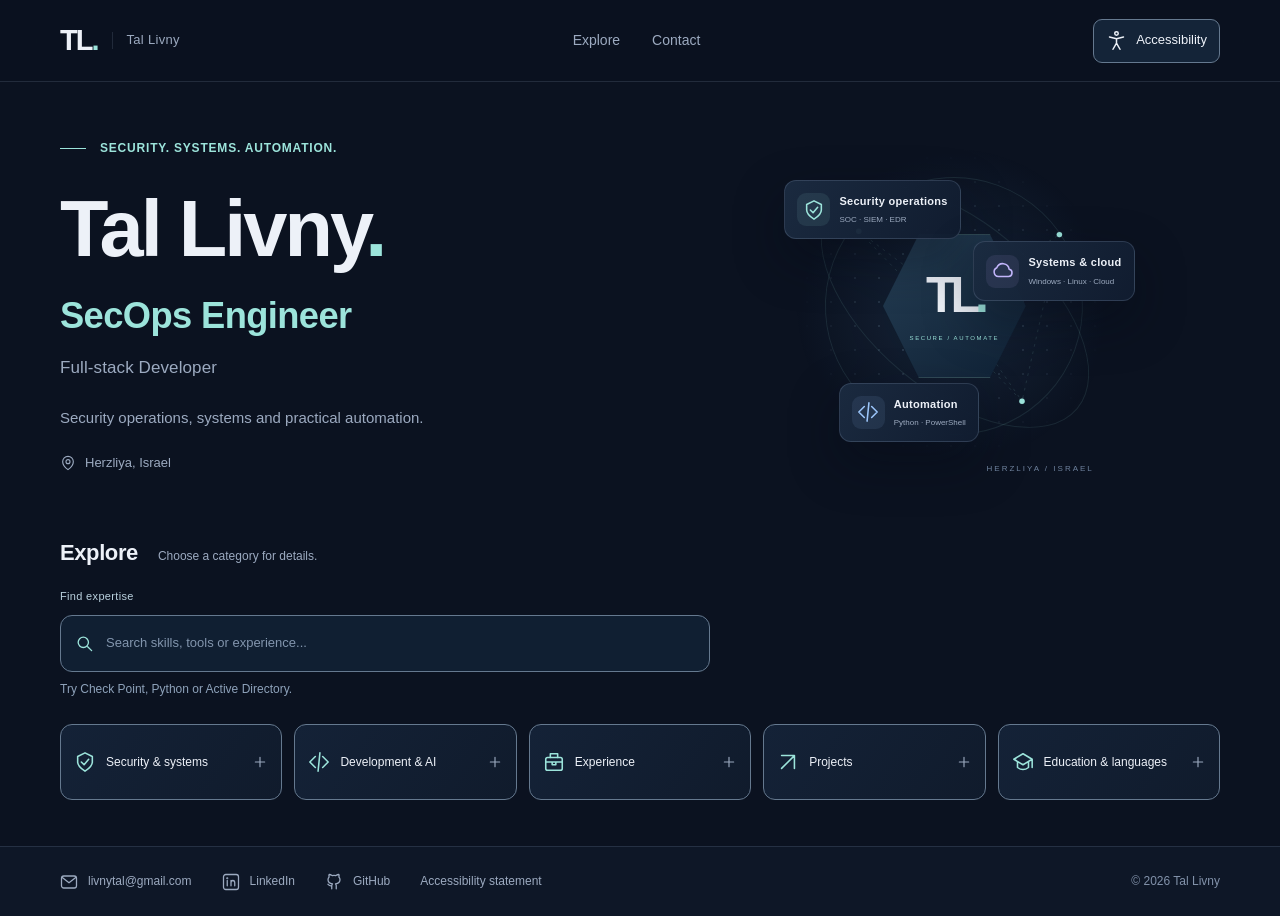
==== commit 18ed7612: "Improve keyboard access, scalable typography and responsive layout; add accessibility preferences an" ====
--- a/index.html
+++ b/index.html
@@ -1 +1 @@
-<!doctype html><html lang="en" dir="ltr"><head><meta charset="utf-8"><meta name="viewport" content="width=device-width,initial-scale=1"><meta name="theme-color" content="#0b1220"><title>Tal Livny | SecOps Engineer &amp; Developer</title><meta name="description" content="Tal Livny - SecOps Engineer and Full-stack Developer. Security, systems and practical automation."><meta property="og:title" content="Tal Livny | SecOps Engineer &amp; Developer"><meta property="og:description" content="Security, systems and practical automation. Explore expertise, experience and projects."><meta property="og:type" content="website"><meta property="og:url" content="https://clovisirex.github.io/tal-livny-portfolio/"><meta name="twitter:card" content="summary"><link rel="canonical" href="https://clovisirex.github.io/tal-livny-portfolio/"><link rel="icon" href="assets/favicon.svg" type="image/svg+xml"><link rel="stylesheet" href="styles.css?v=expertise-search-13"><script src="script.js?v=expertise-search-14" defer></script><noscript><style>.category-panel[hidden]{display:block}</style></noscript></head><body class="compact-site"><svg class="svg-defs" xmlns="http://www.w3.org/2000/svg" aria-hidden="true"><defs><symbol id="i-code" viewBox="0 0 24 24"><path d="m8 6-6 6 6 6m8-12 6 6-6 6m-3-16-2 20"/></symbol><symbol id="i-shield" viewBox="0 0 24 24"><path d="m12 2 8 4v6c0 5-8 10-8 10S4 17 4 12V6z"/><path d="m8 12 3 3 5-6"/></symbol><symbol id="i-cloud" viewBox="0 0 24 24"><path d="M7 18h11a4 4 0 0 0 .7-7.9A7 7 0 0 0 5.2 8.5 5 5 0 0 0 7 18Z"/></symbol><symbol id="i-arrow" viewBox="0 0 24 24"><path d="M5 19 19 5M5 5h14v14"/></symbol><symbol id="i-down" viewBox="0 0 24 24"><path d="M12 3v12m-5-5 5 5 5-5M4 17v4h16v-4"/></symbol><symbol id="i-mail" viewBox="0 0 24 24"><rect x="2" y="4" width="20" height="16" rx="3"/><path d="m3 6 9 7 9-7"/></symbol><symbol id="i-pin" viewBox="0 0 24 24"><path d="M20 10c0 6-8 12-8 12S4 16 4 10a8 8 0 1 1 16 0Z"/><circle cx="12" cy="10" r="3"/></symbol><symbol id="i-github" viewBox="0 0 24 24"><path d="M9 21v-4c-3 .8-4-1-5-2m11 6v-4c0-1-.3-2-1-2.5 4-.5 6-2 6-5.5 0-1.5-.5-2.7-1.5-3.7.4-1 .4-2.3 0-3.3-1.4-.1-3 .8-4 1.4a11 11 0 0 0-5 0C8.5 2.8 7 1.9 5.5 2c-.4 1-.4 2.3 0 3.3C4.5 6.3 4 7.5 4 9c0 3.5 2 5 6 5.5-.7.5-1 1.5-1 2.5"/></symbol><symbol id="i-linkedin" viewBox="0 0 24 24"><rect x="2" y="2" width="20" height="20" rx="3"/><path d="M7 10v7m5 0v-7m0 3c0-4 5-4 5 0v4"/><circle cx="7" cy="7" r=".6"/></symbol><symbol id="i-brain" viewBox="0 0 24 24"><path d="M12 5c-2-4-7-2-7 1-4 1-4 6-1 8-2 3 0 6 3 6 1 3 5 2 5-1V5Zm0 0c2-4 7-2 7 1 4 1 4 6 1 8 2 3 0 6-3 6-1 3-5 2-5-1M6 9l3 2m-5 3 4 1m10-6-3 2m5 3-4 1"/></symbol><symbol id="i-plus" viewBox="0 0 24 24"><path d="M12 5v14M5 12h14"/></symbol><symbol id="i-work" viewBox="0 0 24 24"><rect x="3" y="7" width="18" height="14" rx="2"/><path d="M8 7V3h8v4M3 12h18M10 12v3h4v-3"/></symbol><symbol id="i-school" viewBox="0 0 24 24"><path d="m2 9 10-6 10 6-10 6-10-6Zm4 3v6c4 3 8 3 12 0v-6M22 9v9"/></symbol><symbol id="i-server" viewBox="0 0 24 24"><g fill="none" stroke="currentColor" stroke-width="1.6" stroke-linecap="round" stroke-linejoin="round"><rect x="3" y="3" width="18" height="7" rx="2"/><rect x="3" y="14" width="18" height="7" rx="2"/><path d="M7 6.5h.01M7 17.5h.01M16 6.5h2M16 17.5h2"/></g></symbol><symbol id="i-layers" viewBox="0 0 24 24"><g fill="none" stroke="currentColor" stroke-width="1.6" stroke-linecap="round" stroke-linejoin="round"><path d="m12 3 10 5-10 5L2 8l10-5ZM2 12l10 5 10-5M2 16l10 5 10-5"/></g></symbol><symbol id="i-language" viewBox="0 0 24 24"><g fill="none" stroke="currentColor" stroke-width="1.6" stroke-linecap="round" stroke-linejoin="round"><path d="M3 4h11M8 2v2M5 5c1 5 3 7 8 9M12 5c-1 5-3 8-8 10M13 21l4-10 4 10M15 17h4"/></g></symbol><symbol id="i-terminal" viewBox="0 0 24 24"><g fill="none" stroke="currentColor" stroke-width="1.6" stroke-linecap="round" stroke-linejoin="round"><rect x="2.5" y="4" width="19" height="16" rx="2"/><path d="m6 8 4 4-4 4M13 16h5"/></g></symbol><symbol id="i-search" viewBox="0 0 24 24"><circle cx="10.5" cy="10.5" r="6.5"/><path d="m16 16 5 5"/></symbol></defs></svg><a class="skip-link" href="#main">Skip to content</a><div class="scroll-progress" aria-hidden="true"></div><header class="site-header"><div class="container nav-shell"><a class="brand" href="#top" aria-label="Tal Livny"><span class="brand-mark">TL<span>.</span></span><span class="brand-name">Tal Livny</span></a><nav id="main-nav" aria-label="Main navigation"><a href="#categories">Explore</a><a href="#contact">Contact</a></nav><div class="nav-actions"><button id="menu-toggle" class="menu-button" type="button" aria-expanded="false" aria-controls="main-nav" aria-label="Toggle navigation"><span></span><span></span></button></div></div></header><main id="main"><section class="hero container" id="top"><div class="hero-copy"><p class="eyebrow"><span class="small-line"></span>SECURITY. SYSTEMS. AUTOMATION.</p><h1 class="hero-enter">Tal Livny<span class="accent">.</span></h1><p class="hero-role hero-enter"><span class="primary-role">SecOps Engineer</span><br><span class="developer-role">Full-stack Developer</span></p><p class="hero-description hero-enter">Security operations, systems and practical automation.</p><div class="hero-location hero-enter"><svg class="icon" aria-hidden="true"><use href="#i-pin"/></svg><span>Herzliya, Israel</span></div></div><div class="hero-art hero-enter" aria-hidden="true"><div class="orbit orbit-one"></div><div class="orbit orbit-two"></div><div class="art-grid"></div><svg class="art-lines" viewBox="0 0 500 500"><path d="M110 140 250 245 405 145M250 245 350 390M110 140 350 390M405 145 350 390"/><circle cx="110" cy="140" r="4"/><circle cx="405" cy="145" r="4"/><circle cx="350" cy="390" r="4"/></svg><div class="core-hex"><span dir="ltr">TL<span>.</span></span><small dir="ltr">SECURE / AUTOMATE</small></div><div class="floating-card code-card"><span class="card-icon "><svg class="icon " aria-hidden="true"><use href="#i-shield"/></svg></span><div><b dir="ltr">Security operations</b><small dir="ltr">SOC · SIEM · EDR</small></div></div><div class="floating-card security-card"><span class="card-icon purple"><svg class="icon " aria-hidden="true"><use href="#i-cloud"/></svg></span><div><b dir="ltr">Systems &amp; cloud</b><small dir="ltr">Windows · Linux · Cloud</small></div></div><div class="floating-card cloud-card"><span class="card-icon blue"><svg class="icon " aria-hidden="true"><use href="#i-code"/></svg></span><div><b dir="ltr">Automation</b><small dir="ltr">Python · PowerShell</small></div></div><span class="art-coordinate" dir="ltr">HERZLIYA / ISRAEL</span></div></section><section class="category-section container" id="categories"><div class="category-intro"><h2>Explore</h2><p>Choose a category for details.</p></div><div class="expertise-search" role="search" aria-label="Search expertise"><label for="expertise-query">Find expertise</label><div class="search-input-shell"><svg class="icon" aria-hidden="true"><use href="#i-search"/></svg><input id="expertise-query" type="search" placeholder="Search skills, tools or experience..." role="combobox" aria-autocomplete="list" aria-expanded="false" aria-controls="expertise-results" aria-describedby="search-hint" autocomplete="off" spellcheck="false"><button class="search-clear" id="search-clear" type="button" aria-label="Clear search" hidden><svg class="icon" aria-hidden="true"><use href="#i-plus"/></svg></button></div><div class="search-suggestions" id="search-suggestions" hidden><ul id="expertise-results" role="listbox" aria-label="Matching expertise"></ul><p class="search-empty" id="search-empty" hidden>No matching keywords. Try a technology, tool or field.</p><div class="search-dropdown-note" aria-hidden="true">Select a result to explore <span>↑ ↓ &nbsp; Enter</span></div></div><p class="search-hint" id="search-hint">Try Check Point, Python or Active Directory.</p><span class="search-announcement" id="search-announcement" role="status" aria-live="polite" aria-atomic="true"></span></div><div class="category-grid"><button class="category-button" type="button" data-category="security" aria-expanded="false" aria-controls="panel-security"><span class="category-icon"><svg class="icon" aria-hidden="true"><use href="#i-shield"/></svg></span><span>Security & systems</span><span class="category-plus"><svg class="icon" aria-hidden="true"><use href="#i-plus"/></svg></span></button><button class="category-button" type="button" data-category="development" aria-expanded="false" aria-controls="panel-development"><span class="category-icon"><svg class="icon" aria-hidden="true"><use href="#i-code"/></svg></span><span>Development &amp; AI</span><span class="category-plus"><svg class="icon" aria-hidden="true"><use href="#i-plus"/></svg></span></button><button class="category-button" type="button" data-category="experience" aria-expanded="false" aria-controls="panel-experience"><span class="category-icon"><svg class="icon" aria-hidden="true"><use href="#i-work"/></svg></span><span>Experience</span><span class="category-plus"><svg class="icon" aria-hidden="true"><use href="#i-plus"/></svg></span></button><button class="category-button" type="button" data-category="project" aria-expanded="false" aria-controls="panel-project"><span class="category-icon"><svg class="icon" aria-hidden="true"><use href="#i-arrow"/></svg></span><span>Projects</span><span class="category-plus"><svg class="icon" aria-hidden="true"><use href="#i-plus"/></svg></span></button><button class="category-button" type="button" data-category="education" aria-expanded="false" aria-controls="panel-education"><span class="category-icon"><svg class="icon" aria-hidden="true"><use href="#i-school"/></svg></span><span>Education &amp; languages</span><span class="category-plus"><svg class="icon" aria-hidden="true"><use href="#i-plus"/></svg></span></button></div><section class="category-panel" id="panel-security" aria-labelledby="heading-security" hidden><div class="panel-heading"><h2 id="heading-security" tabindex="-1">Security & systems</h2><button class="close-panel" type="button" aria-label="Close Security & systems" data-close><svg class="icon" aria-hidden="true"><use href="#i-plus"/></svg></button></div><p class="panel-intro">Security operations, incident response and enterprise systems, backed by practical scripting and automation.</p><div class="experience-summary"><strong>Approx. 5 years</strong><span>Across security &amp; systems roles</span></div><div class="capability-list"><span>SOC &amp; SIEM</span><span>Network &amp; endpoint forensics</span><span>Reverse engineering</span><span>Compliance &amp; policy enforcement</span><span>Windows &amp; Linux administration</span></div><section class="tech-group"><h3>Security platforms</h3><ul class="tech-grid"><li class="tech-item"><span class="tech-logo-well"><img class="brand-logo" src="assets/brands/sentinelone.svg" alt="" width="32" height="32" loading="lazy" decoding="async"></span><span>SentinelOne EDR</span></li><li class="tech-item"><span class="tech-logo-well"><img class="brand-logo" src="assets/brands/crowdstrike.svg" alt="" width="32" height="32" loading="lazy" decoding="async"></span><span>CrowdStrike Falcon</span></li><li class="tech-item"><span class="tech-logo-well"><img class="brand-logo" src="assets/brands/checkpoint.svg" alt="" width="32" height="32" loading="lazy" decoding="async"></span><span>Check Point Firewall</span></li><li class="tech-item"><span class="tech-logo-well"><svg class="tech-logo" aria-hidden="true"><use href="assets/tech-logos.svg?v=logos-6#icon-f5"/></svg></span><span>F5 ASM / WAF</span></li><li class="tech-item"><span class="tech-logo-well"><img class="brand-logo" src="assets/brands/forescout.svg" alt="" width="32" height="32" loading="lazy" decoding="async"></span><span>Forescout NAC</span></li><li class="tech-item"><span class="tech-logo-well wordmark-logo"><img class="brand-logo" src="assets/brands/portnox.svg" alt="" width="32" height="32" loading="lazy" decoding="async"></span><span>Portnox NAC</span></li><li class="tech-item"><span class="tech-logo-well"><svg class="tech-logo" aria-hidden="true"><use href="assets/tech-logos.svg?v=logos-6#icon-cisco"/></svg></span><span>Cisco DUO</span></li><li class="tech-item"><span class="tech-logo-well"><svg class="tech-logo" aria-hidden="true"><use href="assets/tech-logos.svg?v=logos-6#icon-cisco"/></svg></span><span>Cisco Umbrella</span></li><li class="tech-item"><span class="tech-logo-well"><svg class="tech-logo" aria-hidden="true"><use href="assets/tech-logos.svg?v=logos-6#icon-cisco"/></svg></span><span>Cisco IronPort</span></li><li class="tech-item"><span class="tech-logo-well"><svg class="tech-logo" aria-hidden="true"><use href="assets/tech-logos.svg?v=logos-6#icon-mcafee"/></svg></span><span>McAfee ePO</span></li><li class="tech-item"><span class="tech-logo-well"><svg class="tech-logo" aria-hidden="true"><use href="assets/tech-logos.svg?v=logos-6#icon-symantec"/></svg></span><span>Symantec SSIM</span></li><li class="tech-item"><span class="tech-logo-well"><svg class="tech-logo" aria-hidden="true"><use href="assets/tech-logos.svg?v=logos-6#icon-symantec"/></svg></span><span>FireGlass / Symantec</span></li><li class="tech-item"><span class="tech-logo-well generic-logo"><svg class="icon" aria-hidden="true"><use href="#i-mail"/></svg></span><span>Mail Gateway</span></li></ul></section><div class="military-toolkit"><div class="toolkit-context"><span class="profile-tag">Military experience</span><p>Investigation and analysis tools used during service, 2014 - 2017.</p></div><section class="tech-group"><h3>Memory, disk &amp; endpoint investigation</h3><ul class="tech-grid"><li class="tech-item"><span class="tech-logo-well wordmark-logo"><img class="brand-logo" src="assets/brands/volatility.png" alt="" width="32" height="32" loading="lazy" decoding="async"></span><span>Volatility</span></li><li class="tech-item"><span class="tech-logo-well"><img class="brand-logo" src="assets/brands/ftk.png" alt="" width="32" height="32" loading="lazy" decoding="async"></span><span>FTK Imager</span></li><li class="tech-item"><span class="tech-logo-well wordmark-logo"><img class="brand-logo" src="assets/brands/autopsy.svg" alt="" width="32" height="32" loading="lazy" decoding="async"></span><span>Autopsy</span></li><li class="tech-item"><span class="tech-logo-well"><img class="brand-logo" src="assets/brands/procmon.png" alt="" width="32" height="32" loading="lazy" decoding="async"></span><span>Process Monitor (Procmon)</span></li><li class="tech-item"><span class="tech-logo-well"><img class="brand-logo" src="assets/brands/procexp.png" alt="" width="32" height="32" loading="lazy" decoding="async"></span><span>Process Explorer</span></li><li class="tech-item"><span class="tech-logo-well"><img class="brand-logo" src="assets/brands/autoruns.png" alt="" width="32" height="32" loading="lazy" decoding="async"></span><span>Autoruns</span></li><li class="tech-item"><span class="tech-logo-well"><svg class="tech-logo" aria-hidden="true"><use href="assets/tech-logos.svg?v=logos-6#icon-windows11"/></svg></span><span>Windows Event Viewer</span></li></ul></section><section class="tech-group"><h3>Network analysis &amp; IDS</h3><ul class="tech-grid"><li class="tech-item"><span class="tech-logo-well"><img class="brand-logo" src="assets/brands/wireshark.svg" alt="" width="32" height="32" loading="lazy" decoding="async"></span><span>Wireshark</span></li><li class="tech-item"><span class="tech-logo-well"><img class="brand-logo" src="assets/brands/snort.svg" alt="" width="32" height="32" loading="lazy" decoding="async"></span><span>Snort</span></li><li class="tech-item"><span class="tech-logo-well"><img class="brand-logo" src="assets/brands/suricata.png" alt="" width="32" height="32" loading="lazy" decoding="async"></span><span>Suricata</span></li></ul></section><section class="tech-group"><h3>Reverse engineering &amp; file analysis</h3><ul class="tech-grid"><li class="tech-item"><span class="tech-logo-well"><img class="brand-logo" src="assets/brands/ida.png" alt="" width="32" height="32" loading="lazy" decoding="async"></span><span>IDA</span></li><li class="tech-item"><span class="tech-logo-well"><img class="brand-logo" src="assets/brands/ollydbg.png" alt="" width="32" height="32" loading="lazy" decoding="async"></span><span>OllyDbg</span></li><li class="tech-item"><span class="tech-logo-well generic-logo"><svg class="icon" aria-hidden="true"><use href="#i-terminal"/></svg></span><span>strings</span></li></ul></section></div><section class="tech-group"><h3>Systems administration</h3><ul class="tech-grid"><li class="tech-item"><span class="tech-logo-well"><svg class="tech-logo" aria-hidden="true"><use href="assets/tech-logos.svg?v=logos-6#icon-windows11"/></svg></span><span>Active Directory</span></li><li class="tech-item"><span class="tech-logo-well"><img class="brand-logo" src="assets/brands/vmware.svg" alt="" width="32" height="32" loading="lazy" decoding="async"></span><span>VMware</span></li><li class="tech-item"><span class="tech-logo-well generic-logo"><svg class="icon" aria-hidden="true"><use href="#i-layers"/></svg></span><span>Virtualization</span></li><li class="tech-item"><span class="tech-logo-well generic-logo"><svg class="icon" aria-hidden="true"><use href="#i-server"/></svg></span><span>Server administration</span></li></ul></section><section class="tech-group"><h3>Cloud & infrastructure</h3><ul class="tech-grid"><li class="tech-item"><span class="tech-logo-well"><svg class="tech-logo" aria-hidden="true"><use href="assets/tech-logos.svg?v=logos-6#icon-amazonwebservices"/></svg></span><span>AWS</span></li><li class="tech-item"><span class="tech-logo-well"><svg class="tech-logo" aria-hidden="true"><use href="assets/tech-logos.svg?v=logos-6#icon-azure"/></svg></span><span>Azure</span></li><li class="tech-item"><span class="tech-logo-well"><svg class="tech-logo" aria-hidden="true"><use href="assets/tech-logos.svg?v=logos-6#icon-googlecloud"/></svg></span><span>Google Cloud</span></li><li class="tech-item"><span class="tech-logo-well"><svg class="tech-logo" aria-hidden="true"><use href="assets/tech-logos.svg?v=logos-6#icon-firebase"/></svg></span><span>Firebase</span></li></ul></section><section class="tech-group"><h3>Operating systems</h3><ul class="tech-grid"><li class="tech-item"><span class="tech-logo-well"><svg class="tech-logo" aria-hidden="true"><use href="assets/tech-logos.svg?v=logos-6#icon-windows11"/></svg></span><span>Windows - endpoint &amp; server</span></li><li class="tech-item"><span class="tech-logo-well"><svg class="tech-logo" aria-hidden="true"><use href="assets/tech-logos.svg?v=logos-6#icon-linux"/></svg></span><span>Linux</span></li><li class="tech-item"><span class="tech-logo-well"><img class="brand-logo" src="assets/brands/kali.svg" alt="" width="32" height="32" loading="lazy" decoding="async"></span><span>Kali Linux</span></li><li class="tech-item"><span class="tech-logo-well"><svg class="tech-logo" aria-hidden="true"><use href="assets/tech-logos.svg?v=logos-6#icon-ubuntu"/></svg></span><span>Ubuntu</span></li><li class="tech-item"><span class="tech-logo-well"><svg class="tech-logo" aria-hidden="true"><use href="assets/tech-logos.svg?v=logos-6#icon-debian"/></svg></span><span>Debian</span></li><li class="tech-item"><span class="tech-logo-well"><svg class="tech-logo" aria-hidden="true"><use href="assets/tech-logos.svg?v=logos-6#icon-redhat"/></svg></span><span>Red Hat Enterprise Linux</span></li><li class="tech-item"><span class="tech-logo-well"><svg class="tech-logo" aria-hidden="true"><use href="assets/tech-logos.svg?v=logos-6#icon-archlinux"/></svg></span><span>Arch Linux</span></li><li class="tech-item"><span class="tech-logo-well"><svg class="tech-logo" aria-hidden="true"><use href="assets/tech-logos.svg?v=logos-6#icon-apple"/></svg></span><span>macOS</span></li><li class="tech-item"><span class="tech-logo-well"><svg class="tech-logo" aria-hidden="true"><use href="assets/tech-logos.svg?v=logos-6#icon-android"/></svg></span><span>Android</span></li><li class="tech-item"><span class="tech-logo-well"><svg class="tech-logo" aria-hidden="true"><use href="assets/tech-logos.svg?v=logos-6#icon-apple"/></svg></span><span>iOS</span></li></ul></section></section><section class="category-panel" id="panel-development" aria-labelledby="heading-development" hidden><div class="panel-heading"><h2 id="heading-development" tabindex="-1">Development &amp; AI</h2><button class="close-panel" type="button" aria-label="Close Development &amp; AI" data-close><svg class="icon" aria-hidden="true"><use href="#i-plus"/></svg></button></div><p class="panel-intro">Full-stack development, integrations and data tools that support automation and operational visibility.</p><div class="experience-summary"><strong>3 years</strong><span>Software development experience</span></div><p class="ai-tenure"><svg class="icon" aria-hidden="true"><use href="#i-brain"/></svg><strong>AI tools: approx. 2 years</strong><span>Regular use since 2024</span></p><section class="tech-group"><h3>AI assistants</h3><ul class="tech-grid"><li class="tech-item"><span class="tech-logo-well"><img class="brand-logo" src="assets/brands/chatgpt.svg" alt="" width="32" height="32" loading="lazy" decoding="async"></span><span>ChatGPT</span></li><li class="tech-item"><span class="tech-logo-well"><img class="brand-logo" src="assets/brands/claude.svg" alt="" width="32" height="32" loading="lazy" decoding="async"></span><span>Claude</span></li><li class="tech-item"><span class="tech-logo-well"><img class="brand-logo" src="assets/brands/gemini.svg" alt="" width="32" height="32" loading="lazy" decoding="async"></span><span>Gemini</span></li></ul></section><section class="tech-group"><h3>Generative media</h3><ul class="tech-grid"><li class="tech-item"><span class="tech-logo-well"><img class="brand-logo" src="assets/brands/higgsfield.svg" alt="" width="32" height="32" loading="lazy" decoding="async"></span><span>Higgsfield</span></li><li class="tech-item"><span class="tech-logo-well"><img class="brand-logo" src="assets/brands/elevenlabs.svg" alt="" width="32" height="32" loading="lazy" decoding="async"></span><span>ElevenLabs</span></li><li class="tech-item"><span class="tech-logo-well"><img class="brand-logo" src="assets/brands/heygen.png" alt="" width="32" height="32" loading="lazy" decoding="async"></span><span>HeyGen</span></li></ul></section><section class="tech-group"><h3>Programming & scripting</h3><ul class="tech-grid"><li class="tech-item"><span class="tech-logo-well"><svg class="tech-logo" aria-hidden="true"><use href="assets/tech-logos.svg?v=logos-6#icon-python"/></svg></span><span>Python</span></li><li class="tech-item"><span class="tech-logo-well"><svg class="tech-logo" aria-hidden="true"><use href="assets/tech-logos.svg?v=logos-6#icon-javascript"/></svg></span><span>JavaScript</span></li><li class="tech-item"><span class="tech-logo-well"><svg class="tech-logo" aria-hidden="true"><use href="assets/tech-logos.svg?v=logos-6#icon-typescript"/></svg></span><span>TypeScript</span></li><li class="tech-item"><span class="tech-logo-well"><svg class="tech-logo" aria-hidden="true"><use href="assets/tech-logos.svg?v=logos-6#icon-java"/></svg></span><span>Java</span></li><li class="tech-item"><span class="tech-logo-well"><svg class="tech-logo" aria-hidden="true"><use href="assets/tech-logos.svg?v=logos-6#icon-csharp"/></svg></span><span>C#</span></li><li class="tech-item"><span class="tech-logo-well"><svg class="tech-logo" aria-hidden="true"><use href="assets/tech-logos.svg?v=logos-6#icon-powershell"/></svg></span><span>PowerShell</span></li><li class="tech-item"><span class="tech-logo-well"><svg class="tech-logo" aria-hidden="true"><use href="assets/tech-logos.svg?v=logos-6#icon-bash"/></svg></span><span>Bash</span></li><li class="tech-item"><span class="tech-logo-well"><svg class="tech-logo" aria-hidden="true"><use href="assets/tech-logos.svg?v=logos-6#icon-c"/></svg></span><span>C</span></li><li class="tech-item"><span class="tech-logo-well"><svg class="tech-logo" aria-hidden="true"><use href="assets/tech-logos.svg?v=logos-6#icon-cplusplus"/></svg></span><span>C++</span></li><li class="tech-item"><span class="tech-logo-well"><svg class="tech-logo" aria-hidden="true"><use href="assets/tech-logos.svg?v=logos-6#icon-matlab"/></svg></span><span>MATLAB</span></li></ul></section><section class="tech-group"><h3>Frameworks & libraries</h3><ul class="tech-grid"><li class="tech-item"><span class="tech-logo-well"><svg class="tech-logo" aria-hidden="true"><use href="assets/tech-logos.svg?v=logos-6#icon-react"/></svg></span><span>React</span></li><li class="tech-item"><span class="tech-logo-well"><svg class="tech-logo" aria-hidden="true"><use href="assets/tech-logos.svg?v=logos-6#icon-nodejs"/></svg></span><span>Node.js</span></li><li class="tech-item"><span class="tech-logo-well"><svg class="tech-logo" aria-hidden="true"><use href="assets/tech-logos.svg?v=logos-6#icon-nextjs"/></svg></span><span>Next.js</span></li><li class="tech-item"><span class="tech-logo-well"><svg class="tech-logo" aria-hidden="true"><use href="assets/tech-logos.svg?v=logos-6#icon-ember"/></svg></span><span>Ember.js</span></li><li class="tech-item"><span class="tech-logo-well"><svg class="tech-logo" aria-hidden="true"><use href="assets/tech-logos.svg?v=logos-6#icon-flask"/></svg></span><span>Flask</span></li><li class="tech-item"><span class="tech-logo-well"><svg class="tech-logo" aria-hidden="true"><use href="assets/tech-logos.svg?v=logos-6#icon-express"/></svg></span><span>Express.js</span></li><li class="tech-item"><span class="tech-logo-well"><svg class="tech-logo" aria-hidden="true"><use href="assets/tech-logos.svg?v=logos-6#icon-sass"/></svg></span><span>Sass</span></li><li class="tech-item"><span class="tech-logo-well"><svg class="tech-logo" aria-hidden="true"><use href="assets/tech-logos.svg?v=logos-6#icon-less"/></svg></span><span>Less</span></li><li class="tech-item"><span class="tech-logo-well"><svg class="tech-logo" aria-hidden="true"><use href="assets/tech-logos.svg?v=logos-6#icon-bootstrap"/></svg></span><span>Bootstrap</span></li><li class="tech-item"><span class="tech-logo-well"><svg class="tech-logo" aria-hidden="true"><use href="assets/tech-logos.svg?v=logos-6#icon-styledcomponents"/></svg></span><span>styled-components</span></li><li class="tech-item"><span class="tech-logo-well"><svg class="tech-logo" aria-hidden="true"><use href="assets/tech-logos.svg?v=logos-6#icon-android"/></svg></span><span>Android development</span></li></ul></section><section class="tech-group"><h3>Data & visualization</h3><ul class="tech-grid"><li class="tech-item"><span class="tech-logo-well"><svg class="tech-logo" aria-hidden="true"><use href="assets/tech-logos.svg?v=logos-6#icon-pandas"/></svg></span><span>pandas</span></li><li class="tech-item"><span class="tech-logo-well"><svg class="tech-logo" aria-hidden="true"><use href="assets/tech-logos.svg?v=logos-6#icon-seaborn"/></svg></span><span>seaborn</span></li><li class="tech-item"><span class="tech-logo-well"><svg class="tech-logo" aria-hidden="true"><use href="assets/tech-logos.svg?v=logos-6#icon-matplotlib"/></svg></span><span>Matplotlib</span></li></ul></section><section class="tech-group"><h3>Databases</h3><ul class="tech-grid"><li class="tech-item"><span class="tech-logo-well"><svg class="tech-logo" aria-hidden="true"><use href="assets/tech-logos.svg?v=logos-6#icon-mysql"/></svg></span><span>MySQL</span></li><li class="tech-item"><span class="tech-logo-well"><svg class="tech-logo" aria-hidden="true"><use href="assets/tech-logos.svg?v=logos-6#icon-mongodb"/></svg></span><span>MongoDB</span></li><li class="tech-item"><span class="tech-logo-well"><svg class="tech-logo" aria-hidden="true"><use href="assets/tech-logos.svg?v=logos-6#icon-dynamodb"/></svg></span><span>DynamoDB</span></li><li class="tech-item"><span class="tech-logo-well"><svg class="tech-logo" aria-hidden="true"><use href="assets/tech-logos.svg?v=logos-6#icon-sqlite"/></svg></span><span>SQLite</span></li><li class="tech-item"><span class="tech-logo-well"><svg class="tech-logo" aria-hidden="true"><use href="assets/tech-logos.svg?v=logos-6#icon-postgresql"/></svg></span><span>PostgreSQL</span></li><li class="tech-item"><span class="tech-logo-well"><svg class="tech-logo" aria-hidden="true"><use href="assets/tech-logos.svg?v=logos-6#icon-redis"/></svg></span><span>Redis</span></li></ul></section><section class="tech-group"><h3>Tools & delivery</h3><ul class="tech-grid"><li class="tech-item"><span class="tech-logo-well"><svg class="tech-logo" aria-hidden="true"><use href="assets/tech-logos.svg?v=logos-6#icon-git"/></svg></span><span>Git</span></li><li class="tech-item"><span class="tech-logo-well"><svg class="tech-logo" aria-hidden="true"><use href="assets/tech-logos.svg?v=logos-6#icon-githubactions"/></svg></span><span>GitHub / Actions</span></li><li class="tech-item"><span class="tech-logo-well"><svg class="tech-logo" aria-hidden="true"><use href="assets/tech-logos.svg?v=logos-6#icon-jenkins"/></svg></span><span>Jenkins</span></li><li class="tech-item"><span class="tech-logo-well"><svg class="tech-logo" aria-hidden="true"><use href="assets/tech-logos.svg?v=logos-6#icon-docker"/></svg></span><span>Docker</span></li><li class="tech-item"><span class="tech-logo-well"><svg class="tech-logo" aria-hidden="true"><use href="assets/tech-logos.svg?v=logos-6#icon-jira"/></svg></span><span>Jira</span></li><li class="tech-item"><span class="tech-logo-well"><img class="brand-logo" src="assets/brands/bitbucket.svg" alt="" width="32" height="32" loading="lazy" decoding="async"></span><span>Bitbucket</span></li><li class="tech-item"><span class="tech-logo-well"><img class="brand-logo" src="assets/brands/gitlab.svg" alt="" width="32" height="32" loading="lazy" decoding="async"></span><span>GitLab</span></li><li class="tech-item"><span class="tech-logo-well"><img class="brand-logo" src="assets/brands/azuredevops.svg" alt="" width="32" height="32" loading="lazy" decoding="async"></span><span>Azure DevOps</span></li><li class="tech-item"><span class="tech-logo-well"><img class="brand-logo" src="assets/brands/heroku.svg" alt="" width="32" height="32" loading="lazy" decoding="async"></span><span>Heroku</span></li><li class="tech-item"><span class="tech-logo-well"><img class="brand-logo" src="assets/brands/cloudflare.svg" alt="" width="32" height="32" loading="lazy" decoding="async"></span><span>Cloudflare</span></li></ul></section><section class="tech-group"><h3>Editors &amp; IDEs</h3><ul class="tech-grid"><li class="tech-item"><span class="tech-logo-well"><svg class="tech-logo" aria-hidden="true"><use href="assets/tech-logos.svg?v=logos-6#icon-vscode"/></svg></span><span>VS Code</span></li><li class="tech-item"><span class="tech-logo-well"><img src="assets/brands/intellij.svg" alt="" width="32" height="32" loading="lazy" decoding="async"></span><span>IntelliJ IDEA</span></li><li class="tech-item"><span class="tech-logo-well"><img src="assets/brands/pycharm.svg" alt="" width="32" height="32" loading="lazy" decoding="async"></span><span>PyCharm</span></li><li class="tech-item"><span class="tech-logo-well"><img src="assets/brands/webstorm.svg" alt="" width="32" height="32" loading="lazy" decoding="async"></span><span>WebStorm</span></li><li class="tech-item"><span class="tech-logo-well"><img src="assets/brands/cursor.svg" alt="" width="32" height="32" loading="lazy" decoding="async"></span><span>Cursor</span></li><li class="tech-item"><span class="tech-logo-well"><img src="assets/brands/vim.svg" alt="" width="32" height="32" loading="lazy" decoding="async"></span><span>Vim</span></li></ul></section></section><section class="category-panel" id="panel-experience" aria-labelledby="heading-experience" hidden><div class="panel-heading"><h2 id="heading-experience" tabindex="-1">Experience</h2><button class="close-panel" type="button" aria-label="Close Experience" data-close><svg class="icon" aria-hidden="true"><use href="#i-plus"/></svg></button></div><div class="timeline"><h3 class="timeline-group ">Security &amp; systems experience</h3><article class="timeline-item "><div class="timeline-top"><div class="employer-heading"><span class="company-logo"><img src="assets/brands/danel.png" alt="" width="56" height="56" loading="lazy" decoding="async"></span><h3>Danel Group</h3></div><span class="date" dir="ltr">2024 – 2025</span></div><p class="role" dir="ltr">SecOps Engineer &amp; Python Developer</p><p >Operated SentinelOne, CrowdStrike and Cisco security platforms. Built a full-stack automation and analytics solution for IT and InfoSec teams, improving network visibility, performance tracking and security compliance. Used Python, Flask, pandas, seaborn and SQLite; deployed on Azure Web Jobs.</p><div class="experience-meta"><span >Ramat Gan, Israel</span><span dir="ltr">EDR · Cisco · Python · Azure</span></div></article><article class="timeline-item "><div class="timeline-top"><div class="employer-heading"><span class="company-logo"><img src="assets/brands/cellcom.png" alt="" width="56" height="56" loading="lazy" decoding="async"></span><h3>Cellcom</h3></div><span class="date" dir="ltr">2017 – 2018</span></div><p class="role" dir="ltr">SecOps Engineer</p><p >Operated network and application security systems. Built Python and PowerShell automations and worked with F5 ASM, Check Point, Forescout and FireGlass.</p><div class="experience-meta"><span >Netanya, Israel</span><span dir="ltr">Python · PowerShell · WAF · NAC</span></div></article><article class="timeline-item "><div class="timeline-top"><div class="employer-heading"><span class="company-logo"><img src="assets/brands/mamtam.png" alt="" width="56" height="56" loading="lazy" decoding="async"></span><h3>Israeli Navy · Mamtam</h3></div><span class="date" dir="ltr">2014 – 2017</span></div><p class="role" dir="ltr">SecOps / SOC</p><p >Monitoring, incident response and forensics in a 24/7 SOC. Hands-on memory and disk analysis, endpoint investigation, network IDS and reverse engineering. Developed security tools with C#, Python and PowerShell.</p><div class="experience-meta"><span >Ramat Gan, Israel</span><span dir="ltr">SOC · Incident response · R&D</span></div></article><h3 class="timeline-group timeline-group-secondary ">Software development &amp; studies</h3><article class="timeline-item "><div class="timeline-top"><div class="employer-heading"><span class="company-logo"><img src="assets/brands/independent-development.svg" alt="" width="44" height="44" loading="lazy" decoding="async"></span><h3>Independent development &amp; studies</h3></div><span class="date" dir="ltr">2019 – 2023</span></div><p class="role" dir="ltr">Independent Developer</p><p >Designed, developed and deployed Tzav Rishon. Built academic tools with Python and explored basic machine learning alongside my studies.</p><div class="experience-meta"><span >Tel Aviv, Israel</span><span dir="ltr">React · Node.js · Firebase · Python</span></div></article><article class="timeline-item "><div class="timeline-top"><div class="employer-heading"><span class="company-logo"><img src="assets/brands/totango.svg" alt="" width="56" height="56" loading="lazy" decoding="async"></span><h3>Totango</h3></div><span class="date" dir="ltr">2018 – 2019</span></div><p class="role" dir="ltr">Full-stack Developer</p><p >Built enterprise SaaS features with React, Ember, Node.js, Redis and MySQL in an AWS microservice architecture. Worked with Docker, CI/CD and Agile/Scrum delivery.</p><div class="experience-meta"><span >Tel Aviv, Israel</span><span dir="ltr">React · Ember · Node.js · AWS</span></div></article></div></section><section class="category-panel" id="panel-project" aria-labelledby="heading-project" hidden><div class="panel-heading"><h2 id="heading-project" tabindex="-1">Projects</h2><button class="close-panel" type="button" aria-label="Close Projects" data-close><svg class="icon" aria-hidden="true"><use href="#i-plus"/></svg></button></div><div class="project-identity"><span class="project-app-logo"><img src="assets/brands/tzav-logo.png" alt="" width="48" height="48" loading="lazy" decoding="async"></span><span><strong>Tzav Rishon</strong><small>Independent product · EdTech</small></span></div><div class="carousel " role="region" aria-roledescription="carousel" aria-label="Selected projects" tabindex="0"><div class="carousel-viewport"><article class="project-slide" id="slide-0" role="group" aria-roledescription="slide" aria-label="1 / 5" ><div class="project-visual tzav-visual"><div class="browser-frame"><div class="browser-bar" dir="ltr"><span class="browser-dots"><i></i><i></i><i></i></span><span>app.tzav-rishon.co.il</span><span>↗</span></div><img src="assets/projects/tzav-rishon.jpg" width="1365" height="920" alt="Tzav Rishon application sign-in screen" loading="lazy" decoding="async"></div></div><div class="project-copy"><p class="project-category">INDEPENDENT PRODUCT · EDTECH</p><h3 >Tzav Rishon</h3><p >A preparation app for psychometric tests and the first military assessment. Independently designed, developed and deployed with React, Node.js and Firebase.</p><div class="tags" dir="ltr"><span>React</span><span>Node.js</span><span>Firebase</span></div><p class="image-caption">Screenshot from the application: sign-in screen.</p><a class="button button-secondary" href="https://app.tzav-rishon.co.il" target="_blank" rel="noopener noreferrer"><span >Visit application</span><svg class="icon " aria-hidden="true"><use href="#i-arrow"/></svg></a></div></article><article class="project-slide" id="slide-1" role="group" aria-roledescription="slide" aria-label="2 / 5" hidden><div class="project-visual tzav-visual"><div class="browser-frame"><div class="browser-bar" dir="ltr"><span class="browser-dots"><i></i><i></i><i></i></span><span>Tzav Rishon / Learning map</span></div><img src="assets/projects/tzav-learning-map.jpg" width="2048" height="1035" alt="Tzav Rishon: learning map" loading="lazy" decoding="async"></div></div><div class="project-copy"><p class="project-category">TZAV RISHON · PRODUCT SHOWCASE</p><h3>Learning map</h3><p>Progress through preparation tracks and test levels.</p><div class="tags" dir="ltr"><span>React</span><span>Node.js</span><span>Firebase</span></div><p class="image-caption">Screenshot from the application.</p><a class="button button-secondary" href="https://app.tzav-rishon.co.il" target="_blank" rel="noopener noreferrer">Visit application</a></div></article><article class="project-slide" id="slide-2" role="group" aria-roledescription="slide" aria-label="3 / 5" hidden><div class="project-visual tzav-visual"><div class="browser-frame"><div class="browser-bar" dir="ltr"><span class="browser-dots"><i></i><i></i><i></i></span><span>Tzav Rishon / Test results</span></div><img src="assets/projects/tzav-test-results.jpg" width="2048" height="1150" alt="Tzav Rishon: test results" loading="lazy" decoding="async"></div></div><div class="project-copy"><p class="project-category">TZAV RISHON · PRODUCT SHOWCASE</p><h3>Test results</h3><p>A test summary with score, elapsed time and correct answers.</p><div class="tags" dir="ltr"><span>React</span><span>Node.js</span><span>Firebase</span></div><p class="image-caption">Screenshot from the application.</p><a class="button button-secondary" href="https://app.tzav-rishon.co.il" target="_blank" rel="noopener noreferrer">Visit application</a></div></article><article class="project-slide" id="slide-3" role="group" aria-roledescription="slide" aria-label="4 / 5" hidden><div class="project-visual tzav-visual"><div class="browser-frame"><div class="browser-bar" dir="ltr"><span class="browser-dots"><i></i><i></i><i></i></span><span>Tzav Rishon / Answer review</span></div><img src="assets/projects/tzav-answer-review.jpg" width="2048" height="899" alt="Tzav Rishon: answer review" loading="lazy" decoding="async"></div></div><div class="project-copy"><p class="project-category">TZAV RISHON · PRODUCT SHOWCASE</p><h3>Answer review</h3><p>Review correct and incorrect answers after completing a test.</p><div class="tags" dir="ltr"><span>React</span><span>Node.js</span><span>Firebase</span></div><p class="image-caption">Screenshot from the application.</p><a class="button button-secondary" href="https://app.tzav-rishon.co.il" target="_blank" rel="noopener noreferrer">Visit application</a></div></article><article class="project-slide" id="slide-4" role="group" aria-roledescription="slide" aria-label="5 / 5" hidden><div class="project-visual tzav-visual"><div class="browser-frame"><div class="browser-bar" dir="ltr"><span class="browser-dots"><i></i><i></i><i></i></span><span>Tzav Rishon / Answer explanations</span></div><img src="assets/projects/tzav-answer-detail.jpg" width="1598" height="1470" alt="Tzav Rishon: answer explanations" loading="lazy" decoding="async"></div></div><div class="project-copy"><p class="project-category">TZAV RISHON · PRODUCT SHOWCASE</p><h3>Answer explanations</h3><p>A detailed answer review with the selected response and explanation.</p><div class="tags" dir="ltr"><span>React</span><span>Node.js</span><span>Firebase</span></div><p class="image-caption">Screenshot from the application.</p><a class="button button-secondary" href="https://app.tzav-rishon.co.il" target="_blank" rel="noopener noreferrer">Visit application</a></div></article></div><div class="carousel-controls"><div class="carousel-dots"><button type="button" data-slide="0" aria-label="Tzav Rishon: Sign-in" aria-pressed="true" aria-controls="slide-0"><span></span></button><button type="button" data-slide="1" aria-label="Tzav Rishon: Learning map" aria-pressed="false" aria-controls="slide-1"><span></span></button><button type="button" data-slide="2" aria-label="Tzav Rishon: Test results" aria-pressed="false" aria-controls="slide-2"><span></span></button><button type="button" data-slide="3" aria-label="Tzav Rishon: Answer review" aria-pressed="false" aria-controls="slide-3"><span></span></button><button type="button" data-slide="4" aria-label="Tzav Rishon: Answer explanations" aria-pressed="false" aria-controls="slide-4"><span></span></button></div><p class="carousel-counter" dir="ltr" aria-live="polite" aria-atomic="true"><span id="slide-number">01</span><span class="muted"> / 05</span></p><div class="carousel-arrows" dir="ltr"><button id="previous-project" type="button" aria-label="Previous project">←</button><button id="next-project" type="button" aria-label="Next project">→</button></div></div></div></section><section class="category-panel" id="panel-education" aria-labelledby="heading-education" hidden><div class="panel-heading"><h2 id="heading-education" tabindex="-1">Education</h2><button class="close-panel" type="button" aria-label="Close Education" data-close><svg class="icon" aria-hidden="true"><use href="#i-plus"/></svg></button></div><div class="education-list"><article class="education-card"><div class="education-top"><span class="date">2021 - 2023</span><div class="program-logos"><span class="program-logo" title="Gonda Brain Sciences"><img src="assets/brands/brain-sciences.png?v=alpha-2" alt="Gonda Brain Sciences" width="60" height="60" loading="lazy" decoding="async" class="program-image"></span></div></div><h3>B.Sc. in Neuroscience</h3><div class="education-institution"><span class="institution-logo"><img src="assets/brands/bar-ilan.svg" alt="" width="44" height="44" loading="lazy" decoding="async"></span><p>Bar-Ilan University</p></div><p class="education-note">Developed academic tools and basic machine learning models in Python.</p></article><article class="education-card"><div class="education-top"><span class="date">2019 - 2021</span><div class="program-logos"><span class="program-logo" title="Computer Science at Bar-Ilan"><img src="assets/brands/computer-science.png" alt="Computer Science at Bar-Ilan" width="60" height="60" loading="lazy" decoding="async" class="program-image"></span><span class="program-logo" title="Gonda Brain Sciences"><img src="assets/brands/brain-sciences.png?v=alpha-2" alt="Gonda Brain Sciences" width="60" height="60" loading="lazy" decoding="async" class="program-image"></span></div></div><h3>B.Sc. in Computer Science &amp; Neuroscience</h3><div class="education-institution"><span class="institution-logo"><img src="assets/brands/bar-ilan.svg" alt="" width="44" height="44" loading="lazy" decoding="async"></span><p>Bar-Ilan University</p></div><p class="education-note">Completed hands-on projects in C, C++, Java and Python.</p></article><article class="education-card"><div class="education-top"><span class="date">2017</span><div class="program-logos"><span class="program-logo" title="Java / J2EE"><svg class="tech-logo" aria-hidden="true"><use href="assets/tech-logos.svg?v=logos-6#icon-java"/></svg></span></div></div><h3>Java / J2EE Programming</h3><div class="education-institution"><span class="institution-logo"><img src="assets/brands/john-bryce.png" alt="" width="44" height="44" loading="lazy" decoding="async"></span><p>John Bryce College</p></div><p class="education-note">Client and enterprise programming, design patterns, clean code and object-oriented programming in Java.</p></article><article class="education-card"><div class="education-top"><span class="date">2014</span><div class="program-logos"><span class="program-logo" title="Cyber Defender"><img src="assets/brands/cyber-defender-silver.png" alt="Cyber Defender course insignia" width="60" height="60" loading="lazy" decoding="async" class="program-image"></span></div></div><h3>Cyber Defender Course</h3><div class="education-institution"><span class="institution-logo"><img src="assets/brands/basmach.png" alt="" width="44" height="44" loading="lazy" decoding="async"></span><p>IDF Basmach</p></div><p class="education-note">Cybersecurity principles, SOC operations, network and OS forensics, Python scripting, database security, and Windows and Linux server administration.</p></article></div><section class="tech-group language-group"><h3>Languages</h3><ul class="language-grid"><li><span class="language-logo"><img src="assets/brands/language-he.svg" alt="" width="32" height="32" loading="lazy" decoding="async"></span><span><strong>Hebrew</strong><small>Fluent</small></span></li><li><span class="language-logo"><img src="assets/brands/language-en.svg" alt="" width="32" height="32" loading="lazy" decoding="async"></span><span><strong>English</strong><small>Fluent</small></span></li><li><span class="language-logo"><img src="assets/brands/language-fr.svg" alt="" width="32" height="32" loading="lazy" decoding="async"></span><span><strong>French</strong><small>Basic</small></span></li></ul></section></section></section></main><footer class="compact-contact" id="contact"><div class="container compact-contact-inner"><a class="contact-item" href="mailto:livnytal@gmail.com"><svg class="icon" aria-hidden="true"><use href="#i-mail"/></svg><span>livnytal@gmail.com</span></a><a class="contact-item" href="https://linkedin.com/in/tal-livny" target="_blank" rel="noopener noreferrer"><svg class="icon" aria-hidden="true"><use href="#i-linkedin"/></svg><span>LinkedIn</span></a><a class="contact-item" href="https://github.com/ClovisIRex" target="_blank" rel="noopener noreferrer"><svg class="icon" aria-hidden="true"><use href="#i-github"/></svg><span>GitHub</span></a><span class="copyright">© <span id="year">2026</span> Tal Livny</span></div></footer></body></html>+<!doctype html><html lang="en" dir="ltr"><head><meta charset="utf-8"><meta name="viewport" content="width=device-width,initial-scale=1"><meta name="theme-color" content="#0b1220"><title>Tal Livny | SecOps Engineer &amp; Developer</title><meta name="description" content="Tal Livny - SecOps Engineer and Full-stack Developer. Security, systems and practical automation."><meta property="og:title" content="Tal Livny | SecOps Engineer &amp; Developer"><meta property="og:description" content="Security, systems and practical automation. Explore expertise, experience and projects."><meta property="og:type" content="website"><meta property="og:url" content="https://clovisirex.github.io/tal-livny-portfolio/"><meta name="twitter:card" content="summary"><link rel="canonical" href="https://clovisirex.github.io/tal-livny-portfolio/"><link rel="icon" href="assets/favicon.svg" type="image/svg+xml"><link rel="stylesheet" href="styles.css?v=responsive-a11y-15"><script src="accessibility.js?v=responsive-a11y-15" defer></script><script src="script.js?v=responsive-a11y-15" defer></script><noscript><style>.category-panel[hidden]{display:block}</style></noscript></head><body class="compact-site"><svg class="svg-defs" xmlns="http://www.w3.org/2000/svg" aria-hidden="true"><defs><symbol id="i-code" viewBox="0 0 24 24"><path d="m8 6-6 6 6 6m8-12 6 6-6 6m-3-16-2 20"/></symbol><symbol id="i-shield" viewBox="0 0 24 24"><path d="m12 2 8 4v6c0 5-8 10-8 10S4 17 4 12V6z"/><path d="m8 12 3 3 5-6"/></symbol><symbol id="i-cloud" viewBox="0 0 24 24"><path d="M7 18h11a4 4 0 0 0 .7-7.9A7 7 0 0 0 5.2 8.5 5 5 0 0 0 7 18Z"/></symbol><symbol id="i-arrow" viewBox="0 0 24 24"><path d="M5 19 19 5M5 5h14v14"/></symbol><symbol id="i-down" viewBox="0 0 24 24"><path d="M12 3v12m-5-5 5 5 5-5M4 17v4h16v-4"/></symbol><symbol id="i-mail" viewBox="0 0 24 24"><rect x="2" y="4" width="20" height="16" rx="3"/><path d="m3 6 9 7 9-7"/></symbol><symbol id="i-pin" viewBox="0 0 24 24"><path d="M20 10c0 6-8 12-8 12S4 16 4 10a8 8 0 1 1 16 0Z"/><circle cx="12" cy="10" r="3"/></symbol><symbol id="i-github" viewBox="0 0 24 24"><path d="M9 21v-4c-3 .8-4-1-5-2m11 6v-4c0-1-.3-2-1-2.5 4-.5 6-2 6-5.5 0-1.5-.5-2.7-1.5-3.7.4-1 .4-2.3 0-3.3-1.4-.1-3 .8-4 1.4a11 11 0 0 0-5 0C8.5 2.8 7 1.9 5.5 2c-.4 1-.4 2.3 0 3.3C4.5 6.3 4 7.5 4 9c0 3.5 2 5 6 5.5-.7.5-1 1.5-1 2.5"/></symbol><symbol id="i-linkedin" viewBox="0 0 24 24"><rect x="2" y="2" width="20" height="20" rx="3"/><path d="M7 10v7m5 0v-7m0 3c0-4 5-4 5 0v4"/><circle cx="7" cy="7" r=".6"/></symbol><symbol id="i-brain" viewBox="0 0 24 24"><path d="M12 5c-2-4-7-2-7 1-4 1-4 6-1 8-2 3 0 6 3 6 1 3 5 2 5-1V5Zm0 0c2-4 7-2 7 1 4 1 4 6 1 8 2 3 0 6-3 6-1 3-5 2-5-1M6 9l3 2m-5 3 4 1m10-6-3 2m5 3-4 1"/></symbol><symbol id="i-plus" viewBox="0 0 24 24"><path d="M12 5v14M5 12h14"/></symbol><symbol id="i-work" viewBox="0 0 24 24"><rect x="3" y="7" width="18" height="14" rx="2"/><path d="M8 7V3h8v4M3 12h18M10 12v3h4v-3"/></symbol><symbol id="i-school" viewBox="0 0 24 24"><path d="m2 9 10-6 10 6-10 6-10-6Zm4 3v6c4 3 8 3 12 0v-6M22 9v9"/></symbol><symbol id="i-server" viewBox="0 0 24 24"><g fill="none" stroke="currentColor" stroke-width="1.6" stroke-linecap="round" stroke-linejoin="round"><rect x="3" y="3" width="18" height="7" rx="2"/><rect x="3" y="14" width="18" height="7" rx="2"/><path d="M7 6.5h.01M7 17.5h.01M16 6.5h2M16 17.5h2"/></g></symbol><symbol id="i-layers" viewBox="0 0 24 24"><g fill="none" stroke="currentColor" stroke-width="1.6" stroke-linecap="round" stroke-linejoin="round"><path d="m12 3 10 5-10 5L2 8l10-5ZM2 12l10 5 10-5M2 16l10 5 10-5"/></g></symbol><symbol id="i-language" viewBox="0 0 24 24"><g fill="none" stroke="currentColor" stroke-width="1.6" stroke-linecap="round" stroke-linejoin="round"><path d="M3 4h11M8 2v2M5 5c1 5 3 7 8 9M12 5c-1 5-3 8-8 10M13 21l4-10 4 10M15 17h4"/></g></symbol><symbol id="i-terminal" viewBox="0 0 24 24"><g fill="none" stroke="currentColor" stroke-width="1.6" stroke-linecap="round" stroke-linejoin="round"><rect x="2.5" y="4" width="19" height="16" rx="2"/><path d="m6 8 4 4-4 4M13 16h5"/></g></symbol><symbol id="i-search" viewBox="0 0 24 24"><circle cx="10.5" cy="10.5" r="6.5"/><path d="m16 16 5 5"/></symbol><symbol id="i-accessibility" viewBox="0 0 24 24"><circle cx="12" cy="4" r="2"/><path d="M4 8l8 2 8-2M12 10v5m0 0-4 7m4-7 4 7"/></symbol></defs></svg><a class="skip-link" href="#main">Skip to content</a><div class="scroll-progress" aria-hidden="true"></div><header class="site-header"><div class="container nav-shell"><a class="brand" href="#top" aria-label="Tal Livny"><span class="brand-mark">TL<span>.</span></span><span class="brand-name">Tal Livny</span></a><nav id="main-nav" aria-label="Main navigation"><a href="#categories">Explore</a><a href="#contact">Contact</a></nav><div class="nav-actions"><button type="button" class="accessibility-open" data-accessibility-open aria-haspopup="dialog" aria-controls="accessibility-dialog" aria-expanded="false" aria-label="Accessibility preferences"><svg class="icon" aria-hidden="true"><use href="#i-accessibility"/></svg><span>Accessibility</span></button><button id="menu-toggle" class="menu-button" type="button" aria-expanded="false" aria-controls="main-nav" aria-label="Toggle navigation"><span></span><span></span></button></div></div></header><main id="main" tabindex="-1"><section class="hero container" id="top"><div class="hero-copy"><p class="eyebrow"><span class="small-line"></span>SECURITY. SYSTEMS. AUTOMATION.</p><h1 class="hero-enter">Tal Livny<span class="accent">.</span></h1><p class="hero-role hero-enter"><span class="primary-role">SecOps Engineer</span><br><span class="developer-role">Full-stack Developer</span></p><p class="hero-description hero-enter">Security operations, systems and practical automation.</p><div class="hero-location hero-enter"><svg class="icon" aria-hidden="true"><use href="#i-pin"/></svg><span>Herzliya, Israel</span></div></div><div class="hero-art hero-enter" aria-hidden="true"><div class="orbit orbit-one"></div><div class="orbit orbit-two"></div><div class="art-grid"></div><svg class="art-lines" viewBox="0 0 500 500"><path d="M110 140 250 245 405 145M250 245 350 390M110 140 350 390M405 145 350 390"/><circle cx="110" cy="140" r="4"/><circle cx="405" cy="145" r="4"/><circle cx="350" cy="390" r="4"/></svg><div class="core-hex"><span dir="ltr">TL<span>.</span></span><small dir="ltr">SECURE / AUTOMATE</small></div><div class="floating-card code-card"><span class="card-icon "><svg class="icon " aria-hidden="true"><use href="#i-shield"/></svg></span><div><b dir="ltr">Security operations</b><small dir="ltr">SOC · SIEM · EDR</small></div></div><div class="floating-card security-card"><span class="card-icon purple"><svg class="icon " aria-hidden="true"><use href="#i-cloud"/></svg></span><div><b dir="ltr">Systems &amp; cloud</b><small dir="ltr">Windows · Linux · Cloud</small></div></div><div class="floating-card cloud-card"><span class="card-icon blue"><svg class="icon " aria-hidden="true"><use href="#i-code"/></svg></span><div><b dir="ltr">Automation</b><small dir="ltr">Python · PowerShell</small></div></div><span class="art-coordinate" dir="ltr">HERZLIYA / ISRAEL</span></div></section><section class="category-section container" id="categories"><div class="category-intro"><h2>Explore</h2><p>Choose a category for details.</p></div><div class="expertise-search" role="search" aria-label="Search expertise"><label for="expertise-query">Find expertise</label><div class="search-input-shell"><svg class="icon" aria-hidden="true"><use href="#i-search"/></svg><input id="expertise-query" type="search" placeholder="Search skills, tools or experience..." role="combobox" aria-autocomplete="list" aria-expanded="false" aria-controls="expertise-results" aria-describedby="search-hint" autocomplete="off" spellcheck="false"><button class="search-clear" id="search-clear" type="button" aria-label="Clear search" hidden><svg class="icon" aria-hidden="true"><use href="#i-plus"/></svg></button></div><div class="search-suggestions" id="search-suggestions" hidden><ul id="expertise-results" role="listbox" aria-label="Matching expertise"></ul><p class="search-empty" id="search-empty" hidden>No matching keywords. Try a technology, tool or field.</p><div class="search-dropdown-note" aria-hidden="true">Select a result to explore <span>↑ ↓ &nbsp; Enter</span></div></div><p class="search-hint" id="search-hint">Try Check Point, Python or Active Directory.</p><span class="search-announcement" id="search-announcement" role="status" aria-live="polite" aria-atomic="true"></span></div><div class="category-grid"><button class="category-button" type="button" data-category="security" aria-expanded="false" aria-controls="panel-security"><span class="category-icon"><svg class="icon" aria-hidden="true"><use href="#i-shield"/></svg></span><span>Security & systems</span><span class="category-plus"><svg class="icon" aria-hidden="true"><use href="#i-plus"/></svg></span></button><button class="category-button" type="button" data-category="development" aria-expanded="false" aria-controls="panel-development"><span class="category-icon"><svg class="icon" aria-hidden="true"><use href="#i-code"/></svg></span><span>Development &amp; AI</span><span class="category-plus"><svg class="icon" aria-hidden="true"><use href="#i-plus"/></svg></span></button><button class="category-button" type="button" data-category="experience" aria-expanded="false" aria-controls="panel-experience"><span class="category-icon"><svg class="icon" aria-hidden="true"><use href="#i-work"/></svg></span><span>Experience</span><span class="category-plus"><svg class="icon" aria-hidden="true"><use href="#i-plus"/></svg></span></button><button class="category-button" type="button" data-category="project" aria-expanded="false" aria-controls="panel-project"><span class="category-icon"><svg class="icon" aria-hidden="true"><use href="#i-arrow"/></svg></span><span>Projects</span><span class="category-plus"><svg class="icon" aria-hidden="true"><use href="#i-plus"/></svg></span></button><button class="category-button" type="button" data-category="education" aria-expanded="false" aria-controls="panel-education"><span class="category-icon"><svg class="icon" aria-hidden="true"><use href="#i-school"/></svg></span><span>Education &amp; languages</span><span class="category-plus"><svg class="icon" aria-hidden="true"><use href="#i-plus"/></svg></span></button></div><section class="category-panel" id="panel-security" aria-labelledby="heading-security" hidden><div class="panel-heading"><h2 id="heading-security" tabindex="-1">Security & systems</h2><button class="close-panel" type="button" aria-label="Close Security & systems" data-close><svg class="icon" aria-hidden="true"><use href="#i-plus"/></svg></button></div><p class="panel-intro">Security operations, incident response and enterprise systems, backed by practical scripting and automation.</p><div class="experience-summary"><strong>Approx. 5 years</strong><span>Across security &amp; systems roles</span></div><div class="capability-list"><span>SOC &amp; SIEM</span><span>Network &amp; endpoint forensics</span><span>Reverse engineering</span><span>Compliance &amp; policy enforcement</span><span>Windows &amp; Linux administration</span></div><section class="tech-group"><h3>Security platforms</h3><ul class="tech-grid"><li class="tech-item"><span class="tech-logo-well"><img class="brand-logo" src="assets/brands/sentinelone.svg" alt="" width="32" height="32" loading="lazy" decoding="async"></span><span>SentinelOne EDR</span></li><li class="tech-item"><span class="tech-logo-well"><img class="brand-logo" src="assets/brands/crowdstrike.svg" alt="" width="32" height="32" loading="lazy" decoding="async"></span><span>CrowdStrike Falcon</span></li><li class="tech-item"><span class="tech-logo-well"><img class="brand-logo" src="assets/brands/checkpoint.svg" alt="" width="32" height="32" loading="lazy" decoding="async"></span><span>Check Point Firewall</span></li><li class="tech-item"><span class="tech-logo-well"><svg class="tech-logo" aria-hidden="true"><use href="assets/tech-logos.svg?v=logos-6#icon-f5"/></svg></span><span>F5 ASM / WAF</span></li><li class="tech-item"><span class="tech-logo-well"><img class="brand-logo" src="assets/brands/forescout.svg" alt="" width="32" height="32" loading="lazy" decoding="async"></span><span>Forescout NAC</span></li><li class="tech-item"><span class="tech-logo-well wordmark-logo"><img class="brand-logo" src="assets/brands/portnox.svg" alt="" width="32" height="32" loading="lazy" decoding="async"></span><span>Portnox NAC</span></li><li class="tech-item"><span class="tech-logo-well"><svg class="tech-logo" aria-hidden="true"><use href="assets/tech-logos.svg?v=logos-6#icon-cisco"/></svg></span><span>Cisco DUO</span></li><li class="tech-item"><span class="tech-logo-well"><svg class="tech-logo" aria-hidden="true"><use href="assets/tech-logos.svg?v=logos-6#icon-cisco"/></svg></span><span>Cisco Umbrella</span></li><li class="tech-item"><span class="tech-logo-well"><svg class="tech-logo" aria-hidden="true"><use href="assets/tech-logos.svg?v=logos-6#icon-cisco"/></svg></span><span>Cisco IronPort</span></li><li class="tech-item"><span class="tech-logo-well"><svg class="tech-logo" aria-hidden="true"><use href="assets/tech-logos.svg?v=logos-6#icon-mcafee"/></svg></span><span>McAfee ePO</span></li><li class="tech-item"><span class="tech-logo-well"><svg class="tech-logo" aria-hidden="true"><use href="assets/tech-logos.svg?v=logos-6#icon-symantec"/></svg></span><span>Symantec SSIM</span></li><li class="tech-item"><span class="tech-logo-well"><svg class="tech-logo" aria-hidden="true"><use href="assets/tech-logos.svg?v=logos-6#icon-symantec"/></svg></span><span>FireGlass / Symantec</span></li><li class="tech-item"><span class="tech-logo-well generic-logo"><svg class="icon" aria-hidden="true"><use href="#i-mail"/></svg></span><span>Mail Gateway</span></li></ul></section><div class="military-toolkit"><div class="toolkit-context"><span class="profile-tag">Military experience</span><p>Investigation and analysis tools used during service, 2014 - 2017.</p></div><section class="tech-group"><h3>Memory, disk &amp; endpoint investigation</h3><ul class="tech-grid"><li class="tech-item"><span class="tech-logo-well wordmark-logo"><img class="brand-logo" src="assets/brands/volatility.png" alt="" width="32" height="32" loading="lazy" decoding="async"></span><span>Volatility</span></li><li class="tech-item"><span class="tech-logo-well"><img class="brand-logo" src="assets/brands/ftk.png" alt="" width="32" height="32" loading="lazy" decoding="async"></span><span>FTK Imager</span></li><li class="tech-item"><span class="tech-logo-well wordmark-logo"><img class="brand-logo" src="assets/brands/autopsy.svg" alt="" width="32" height="32" loading="lazy" decoding="async"></span><span>Autopsy</span></li><li class="tech-item"><span class="tech-logo-well"><img class="brand-logo" src="assets/brands/procmon.png" alt="" width="32" height="32" loading="lazy" decoding="async"></span><span>Process Monitor (Procmon)</span></li><li class="tech-item"><span class="tech-logo-well"><img class="brand-logo" src="assets/brands/procexp.png" alt="" width="32" height="32" loading="lazy" decoding="async"></span><span>Process Explorer</span></li><li class="tech-item"><span class="tech-logo-well"><img class="brand-logo" src="assets/brands/autoruns.png" alt="" width="32" height="32" loading="lazy" decoding="async"></span><span>Autoruns</span></li><li class="tech-item"><span class="tech-logo-well"><svg class="tech-logo" aria-hidden="true"><use href="assets/tech-logos.svg?v=logos-6#icon-windows11"/></svg></span><span>Windows Event Viewer</span></li></ul></section><section class="tech-group"><h3>Network analysis &amp; IDS</h3><ul class="tech-grid"><li class="tech-item"><span class="tech-logo-well"><img class="brand-logo" src="assets/brands/wireshark.svg" alt="" width="32" height="32" loading="lazy" decoding="async"></span><span>Wireshark</span></li><li class="tech-item"><span class="tech-logo-well"><img class="brand-logo" src="assets/brands/snort.svg" alt="" width="32" height="32" loading="lazy" decoding="async"></span><span>Snort</span></li><li class="tech-item"><span class="tech-logo-well"><img class="brand-logo" src="assets/brands/suricata.png" alt="" width="32" height="32" loading="lazy" decoding="async"></span><span>Suricata</span></li></ul></section><section class="tech-group"><h3>Reverse engineering &amp; file analysis</h3><ul class="tech-grid"><li class="tech-item"><span class="tech-logo-well"><img class="brand-logo" src="assets/brands/ida.png" alt="" width="32" height="32" loading="lazy" decoding="async"></span><span>IDA</span></li><li class="tech-item"><span class="tech-logo-well"><img class="brand-logo" src="assets/brands/ollydbg.png" alt="" width="32" height="32" loading="lazy" decoding="async"></span><span>OllyDbg</span></li><li class="tech-item"><span class="tech-logo-well generic-logo"><svg class="icon" aria-hidden="true"><use href="#i-terminal"/></svg></span><span>strings</span></li></ul></section></div><section class="tech-group"><h3>Systems administration</h3><ul class="tech-grid"><li class="tech-item"><span class="tech-logo-well"><svg class="tech-logo" aria-hidden="true"><use href="assets/tech-logos.svg?v=logos-6#icon-windows11"/></svg></span><span>Active Directory</span></li><li class="tech-item"><span class="tech-logo-well"><img class="brand-logo" src="assets/brands/vmware.svg" alt="" width="32" height="32" loading="lazy" decoding="async"></span><span>VMware</span></li><li class="tech-item"><span class="tech-logo-well generic-logo"><svg class="icon" aria-hidden="true"><use href="#i-layers"/></svg></span><span>Virtualization</span></li><li class="tech-item"><span class="tech-logo-well generic-logo"><svg class="icon" aria-hidden="true"><use href="#i-server"/></svg></span><span>Server administration</span></li></ul></section><section class="tech-group"><h3>Cloud & infrastructure</h3><ul class="tech-grid"><li class="tech-item"><span class="tech-logo-well"><svg class="tech-logo" aria-hidden="true"><use href="assets/tech-logos.svg?v=logos-6#icon-amazonwebservices"/></svg></span><span>AWS</span></li><li class="tech-item"><span class="tech-logo-well"><svg class="tech-logo" aria-hidden="true"><use href="assets/tech-logos.svg?v=logos-6#icon-azure"/></svg></span><span>Azure</span></li><li class="tech-item"><span class="tech-logo-well"><svg class="tech-logo" aria-hidden="true"><use href="assets/tech-logos.svg?v=logos-6#icon-googlecloud"/></svg></span><span>Google Cloud</span></li><li class="tech-item"><span class="tech-logo-well"><svg class="tech-logo" aria-hidden="true"><use href="assets/tech-logos.svg?v=logos-6#icon-firebase"/></svg></span><span>Firebase</span></li></ul></section><section class="tech-group"><h3>Operating systems</h3><ul class="tech-grid"><li class="tech-item"><span class="tech-logo-well"><svg class="tech-logo" aria-hidden="true"><use href="assets/tech-logos.svg?v=logos-6#icon-windows11"/></svg></span><span>Windows - endpoint &amp; server</span></li><li class="tech-item"><span class="tech-logo-well"><svg class="tech-logo" aria-hidden="true"><use href="assets/tech-logos.svg?v=logos-6#icon-linux"/></svg></span><span>Linux</span></li><li class="tech-item"><span class="tech-logo-well"><img class="brand-logo" src="assets/brands/kali.svg" alt="" width="32" height="32" loading="lazy" decoding="async"></span><span>Kali Linux</span></li><li class="tech-item"><span class="tech-logo-well"><svg class="tech-logo" aria-hidden="true"><use href="assets/tech-logos.svg?v=logos-6#icon-ubuntu"/></svg></span><span>Ubuntu</span></li><li class="tech-item"><span class="tech-logo-well"><svg class="tech-logo" aria-hidden="true"><use href="assets/tech-logos.svg?v=logos-6#icon-debian"/></svg></span><span>Debian</span></li><li class="tech-item"><span class="tech-logo-well"><svg class="tech-logo" aria-hidden="true"><use href="assets/tech-logos.svg?v=logos-6#icon-redhat"/></svg></span><span>Red Hat Enterprise Linux</span></li><li class="tech-item"><span class="tech-logo-well"><svg class="tech-logo" aria-hidden="true"><use href="assets/tech-logos.svg?v=logos-6#icon-archlinux"/></svg></span><span>Arch Linux</span></li><li class="tech-item"><span class="tech-logo-well"><svg class="tech-logo" aria-hidden="true"><use href="assets/tech-logos.svg?v=logos-6#icon-apple"/></svg></span><span>macOS</span></li><li class="tech-item"><span class="tech-logo-well"><svg class="tech-logo" aria-hidden="true"><use href="assets/tech-logos.svg?v=logos-6#icon-android"/></svg></span><span>Android</span></li><li class="tech-item"><span class="tech-logo-well"><svg class="tech-logo" aria-hidden="true"><use href="assets/tech-logos.svg?v=logos-6#icon-apple"/></svg></span><span>iOS</span></li></ul></section></section><section class="category-panel" id="panel-development" aria-labelledby="heading-development" hidden><div class="panel-heading"><h2 id="heading-development" tabindex="-1">Development &amp; AI</h2><button class="close-panel" type="button" aria-label="Close Development &amp; AI" data-close><svg class="icon" aria-hidden="true"><use href="#i-plus"/></svg></button></div><p class="panel-intro">Full-stack development, integrations and data tools that support automation and operational visibility.</p><div class="experience-summary"><strong>3 years</strong><span>Software development experience</span></div><p class="ai-tenure"><svg class="icon" aria-hidden="true"><use href="#i-brain"/></svg><strong>AI tools: approx. 2 years</strong><span>Regular use since 2024</span></p><section class="tech-group"><h3>AI assistants</h3><ul class="tech-grid"><li class="tech-item"><span class="tech-logo-well"><img class="brand-logo" src="assets/brands/chatgpt.svg" alt="" width="32" height="32" loading="lazy" decoding="async"></span><span>ChatGPT</span></li><li class="tech-item"><span class="tech-logo-well"><img class="brand-logo" src="assets/brands/claude.svg" alt="" width="32" height="32" loading="lazy" decoding="async"></span><span>Claude</span></li><li class="tech-item"><span class="tech-logo-well"><img class="brand-logo" src="assets/brands/gemini.svg" alt="" width="32" height="32" loading="lazy" decoding="async"></span><span>Gemini</span></li></ul></section><section class="tech-group"><h3>Generative media</h3><ul class="tech-grid"><li class="tech-item"><span class="tech-logo-well"><img class="brand-logo" src="assets/brands/higgsfield.svg" alt="" width="32" height="32" loading="lazy" decoding="async"></span><span>Higgsfield</span></li><li class="tech-item"><span class="tech-logo-well"><img class="brand-logo" src="assets/brands/elevenlabs.svg" alt="" width="32" height="32" loading="lazy" decoding="async"></span><span>ElevenLabs</span></li><li class="tech-item"><span class="tech-logo-well"><img class="brand-logo" src="assets/brands/heygen.png" alt="" width="32" height="32" loading="lazy" decoding="async"></span><span>HeyGen</span></li></ul></section><section class="tech-group"><h3>Programming & scripting</h3><ul class="tech-grid"><li class="tech-item"><span class="tech-logo-well"><svg class="tech-logo" aria-hidden="true"><use href="assets/tech-logos.svg?v=logos-6#icon-python"/></svg></span><span>Python</span></li><li class="tech-item"><span class="tech-logo-well"><svg class="tech-logo" aria-hidden="true"><use href="assets/tech-logos.svg?v=logos-6#icon-javascript"/></svg></span><span>JavaScript</span></li><li class="tech-item"><span class="tech-logo-well"><svg class="tech-logo" aria-hidden="true"><use href="assets/tech-logos.svg?v=logos-6#icon-typescript"/></svg></span><span>TypeScript</span></li><li class="tech-item"><span class="tech-logo-well"><svg class="tech-logo" aria-hidden="true"><use href="assets/tech-logos.svg?v=logos-6#icon-java"/></svg></span><span>Java</span></li><li class="tech-item"><span class="tech-logo-well"><svg class="tech-logo" aria-hidden="true"><use href="assets/tech-logos.svg?v=logos-6#icon-csharp"/></svg></span><span>C#</span></li><li class="tech-item"><span class="tech-logo-well"><svg class="tech-logo" aria-hidden="true"><use href="assets/tech-logos.svg?v=logos-6#icon-powershell"/></svg></span><span>PowerShell</span></li><li class="tech-item"><span class="tech-logo-well"><svg class="tech-logo" aria-hidden="true"><use href="assets/tech-logos.svg?v=logos-6#icon-bash"/></svg></span><span>Bash</span></li><li class="tech-item"><span class="tech-logo-well"><svg class="tech-logo" aria-hidden="true"><use href="assets/tech-logos.svg?v=logos-6#icon-c"/></svg></span><span>C</span></li><li class="tech-item"><span class="tech-logo-well"><svg class="tech-logo" aria-hidden="true"><use href="assets/tech-logos.svg?v=logos-6#icon-cplusplus"/></svg></span><span>C++</span></li><li class="tech-item"><span class="tech-logo-well"><svg class="tech-logo" aria-hidden="true"><use href="assets/tech-logos.svg?v=logos-6#icon-matlab"/></svg></span><span>MATLAB</span></li></ul></section><section class="tech-group"><h3>Frameworks & libraries</h3><ul class="tech-grid"><li class="tech-item"><span class="tech-logo-well"><svg class="tech-logo" aria-hidden="true"><use href="assets/tech-logos.svg?v=logos-6#icon-react"/></svg></span><span>React</span></li><li class="tech-item"><span class="tech-logo-well"><svg class="tech-logo" aria-hidden="true"><use href="assets/tech-logos.svg?v=logos-6#icon-nodejs"/></svg></span><span>Node.js</span></li><li class="tech-item"><span class="tech-logo-well"><svg class="tech-logo" aria-hidden="true"><use href="assets/tech-logos.svg?v=logos-6#icon-nextjs"/></svg></span><span>Next.js</span></li><li class="tech-item"><span class="tech-logo-well"><svg class="tech-logo" aria-hidden="true"><use href="assets/tech-logos.svg?v=logos-6#icon-ember"/></svg></span><span>Ember.js</span></li><li class="tech-item"><span class="tech-logo-well"><svg class="tech-logo" aria-hidden="true"><use href="assets/tech-logos.svg?v=logos-6#icon-flask"/></svg></span><span>Flask</span></li><li class="tech-item"><span class="tech-logo-well"><svg class="tech-logo" aria-hidden="true"><use href="assets/tech-logos.svg?v=logos-6#icon-express"/></svg></span><span>Express.js</span></li><li class="tech-item"><span class="tech-logo-well"><svg class="tech-logo" aria-hidden="true"><use href="assets/tech-logos.svg?v=logos-6#icon-sass"/></svg></span><span>Sass</span></li><li class="tech-item"><span class="tech-logo-well"><svg class="tech-logo" aria-hidden="true"><use href="assets/tech-logos.svg?v=logos-6#icon-less"/></svg></span><span>Less</span></li><li class="tech-item"><span class="tech-logo-well"><svg class="tech-logo" aria-hidden="true"><use href="assets/tech-logos.svg?v=logos-6#icon-bootstrap"/></svg></span><span>Bootstrap</span></li><li class="tech-item"><span class="tech-logo-well"><svg class="tech-logo" aria-hidden="true"><use href="assets/tech-logos.svg?v=logos-6#icon-styledcomponents"/></svg></span><span>styled-components</span></li><li class="tech-item"><span class="tech-logo-well"><svg class="tech-logo" aria-hidden="true"><use href="assets/tech-logos.svg?v=logos-6#icon-android"/></svg></span><span>Android development</span></li></ul></section><section class="tech-group"><h3>Data & visualization</h3><ul class="tech-grid"><li class="tech-item"><span class="tech-logo-well"><svg class="tech-logo" aria-hidden="true"><use href="assets/tech-logos.svg?v=logos-6#icon-pandas"/></svg></span><span>pandas</span></li><li class="tech-item"><span class="tech-logo-well"><svg class="tech-logo" aria-hidden="true"><use href="assets/tech-logos.svg?v=logos-6#icon-seaborn"/></svg></span><span>seaborn</span></li><li class="tech-item"><span class="tech-logo-well"><svg class="tech-logo" aria-hidden="true"><use href="assets/tech-logos.svg?v=logos-6#icon-matplotlib"/></svg></span><span>Matplotlib</span></li></ul></section><section class="tech-group"><h3>Databases</h3><ul class="tech-grid"><li class="tech-item"><span class="tech-logo-well"><svg class="tech-logo" aria-hidden="true"><use href="assets/tech-logos.svg?v=logos-6#icon-mysql"/></svg></span><span>MySQL</span></li><li class="tech-item"><span class="tech-logo-well"><svg class="tech-logo" aria-hidden="true"><use href="assets/tech-logos.svg?v=logos-6#icon-mongodb"/></svg></span><span>MongoDB</span></li><li class="tech-item"><span class="tech-logo-well"><svg class="tech-logo" aria-hidden="true"><use href="assets/tech-logos.svg?v=logos-6#icon-dynamodb"/></svg></span><span>DynamoDB</span></li><li class="tech-item"><span class="tech-logo-well"><svg class="tech-logo" aria-hidden="true"><use href="assets/tech-logos.svg?v=logos-6#icon-sqlite"/></svg></span><span>SQLite</span></li><li class="tech-item"><span class="tech-logo-well"><svg class="tech-logo" aria-hidden="true"><use href="assets/tech-logos.svg?v=logos-6#icon-postgresql"/></svg></span><span>PostgreSQL</span></li><li class="tech-item"><span class="tech-logo-well"><svg class="tech-logo" aria-hidden="true"><use href="assets/tech-logos.svg?v=logos-6#icon-redis"/></svg></span><span>Redis</span></li></ul></section><section class="tech-group"><h3>Tools & delivery</h3><ul class="tech-grid"><li class="tech-item"><span class="tech-logo-well"><svg class="tech-logo" aria-hidden="true"><use href="assets/tech-logos.svg?v=logos-6#icon-git"/></svg></span><span>Git</span></li><li class="tech-item"><span class="tech-logo-well"><svg class="tech-logo" aria-hidden="true"><use href="assets/tech-logos.svg?v=logos-6#icon-githubactions"/></svg></span><span>GitHub / Actions</span></li><li class="tech-item"><span class="tech-logo-well"><svg class="tech-logo" aria-hidden="true"><use href="assets/tech-logos.svg?v=logos-6#icon-jenkins"/></svg></span><span>Jenkins</span></li><li class="tech-item"><span class="tech-logo-well"><svg class="tech-logo" aria-hidden="true"><use href="assets/tech-logos.svg?v=logos-6#icon-docker"/></svg></span><span>Docker</span></li><li class="tech-item"><span class="tech-logo-well"><svg class="tech-logo" aria-hidden="true"><use href="assets/tech-logos.svg?v=logos-6#icon-jira"/></svg></span><span>Jira</span></li><li class="tech-item"><span class="tech-logo-well"><img class="brand-logo" src="assets/brands/bitbucket.svg" alt="" width="32" height="32" loading="lazy" decoding="async"></span><span>Bitbucket</span></li><li class="tech-item"><span class="tech-logo-well"><img class="brand-logo" src="assets/brands/gitlab.svg" alt="" width="32" height="32" loading="lazy" decoding="async"></span><span>GitLab</span></li><li class="tech-item"><span class="tech-logo-well"><img class="brand-logo" src="assets/brands/azuredevops.svg" alt="" width="32" height="32" loading="lazy" decoding="async"></span><span>Azure DevOps</span></li><li class="tech-item"><span class="tech-logo-well"><img class="brand-logo" src="assets/brands/heroku.svg" alt="" width="32" height="32" loading="lazy" decoding="async"></span><span>Heroku</span></li><li class="tech-item"><span class="tech-logo-well"><img class="brand-logo" src="assets/brands/cloudflare.svg" alt="" width="32" height="32" loading="lazy" decoding="async"></span><span>Cloudflare</span></li></ul></section><section class="tech-group"><h3>Editors &amp; IDEs</h3><ul class="tech-grid"><li class="tech-item"><span class="tech-logo-well"><svg class="tech-logo" aria-hidden="true"><use href="assets/tech-logos.svg?v=logos-6#icon-vscode"/></svg></span><span>VS Code</span></li><li class="tech-item"><span class="tech-logo-well"><img src="assets/brands/intellij.svg" alt="" width="32" height="32" loading="lazy" decoding="async"></span><span>IntelliJ IDEA</span></li><li class="tech-item"><span class="tech-logo-well"><img src="assets/brands/pycharm.svg" alt="" width="32" height="32" loading="lazy" decoding="async"></span><span>PyCharm</span></li><li class="tech-item"><span class="tech-logo-well"><img src="assets/brands/webstorm.svg" alt="" width="32" height="32" loading="lazy" decoding="async"></span><span>WebStorm</span></li><li class="tech-item"><span class="tech-logo-well"><img src="assets/brands/cursor.svg" alt="" width="32" height="32" loading="lazy" decoding="async"></span><span>Cursor</span></li><li class="tech-item"><span class="tech-logo-well"><img src="assets/brands/vim.svg" alt="" width="32" height="32" loading="lazy" decoding="async"></span><span>Vim</span></li></ul></section></section><section class="category-panel" id="panel-experience" aria-labelledby="heading-experience" hidden><div class="panel-heading"><h2 id="heading-experience" tabindex="-1">Experience</h2><button class="close-panel" type="button" aria-label="Close Experience" data-close><svg class="icon" aria-hidden="true"><use href="#i-plus"/></svg></button></div><div class="timeline"><h3 class="timeline-group ">Security &amp; systems experience</h3><article class="timeline-item "><div class="timeline-top"><div class="employer-heading"><span class="company-logo"><img src="assets/brands/danel.png" alt="" width="56" height="56" loading="lazy" decoding="async"></span><h4>Danel Group</h4></div><span class="date" dir="ltr">2024 – 2025</span></div><p class="role" dir="ltr">SecOps Engineer &amp; Python Developer</p><p >Operated SentinelOne, CrowdStrike and Cisco security platforms. Built a full-stack automation and analytics solution for IT and InfoSec teams, improving network visibility, performance tracking and security compliance. Used Python, Flask, pandas, seaborn and SQLite; deployed on Azure Web Jobs.</p><div class="experience-meta"><span >Ramat Gan, Israel</span><span dir="ltr">EDR · Cisco · Python · Azure</span></div></article><article class="timeline-item "><div class="timeline-top"><div class="employer-heading"><span class="company-logo"><img src="assets/brands/cellcom.png" alt="" width="56" height="56" loading="lazy" decoding="async"></span><h4>Cellcom</h4></div><span class="date" dir="ltr">2017 – 2018</span></div><p class="role" dir="ltr">SecOps Engineer</p><p >Operated network and application security systems. Built Python and PowerShell automations and worked with F5 ASM, Check Point, Forescout and FireGlass.</p><div class="experience-meta"><span >Netanya, Israel</span><span dir="ltr">Python · PowerShell · WAF · NAC</span></div></article><article class="timeline-item "><div class="timeline-top"><div class="employer-heading"><span class="company-logo"><img src="assets/brands/mamtam.png" alt="" width="56" height="56" loading="lazy" decoding="async"></span><h4>Israeli Navy · Mamtam</h4></div><span class="date" dir="ltr">2014 – 2017</span></div><p class="role" dir="ltr">SecOps / SOC</p><p >Monitoring, incident response and forensics in a 24/7 SOC. Hands-on memory and disk analysis, endpoint investigation, network IDS and reverse engineering. Developed security tools with C#, Python and PowerShell.</p><div class="experience-meta"><span >Ramat Gan, Israel</span><span dir="ltr">SOC · Incident response · R&D</span></div></article><h3 class="timeline-group timeline-group-secondary ">Software development &amp; studies</h3><article class="timeline-item "><div class="timeline-top"><div class="employer-heading"><span class="company-logo"><img src="assets/brands/independent-development.svg" alt="" width="44" height="44" loading="lazy" decoding="async"></span><h4>Independent development &amp; studies</h4></div><span class="date" dir="ltr">2019 – 2023</span></div><p class="role" dir="ltr">Independent Developer</p><p >Designed, developed and deployed Tzav Rishon. Built academic tools with Python and explored basic machine learning alongside my studies.</p><div class="experience-meta"><span >Tel Aviv, Israel</span><span dir="ltr">React · Node.js · Firebase · Python</span></div></article><article class="timeline-item "><div class="timeline-top"><div class="employer-heading"><span class="company-logo"><img src="assets/brands/totango.svg" alt="" width="56" height="56" loading="lazy" decoding="async"></span><h4>Totango</h4></div><span class="date" dir="ltr">2018 – 2019</span></div><p class="role" dir="ltr">Full-stack Developer</p><p >Built enterprise SaaS features with React, Ember, Node.js, Redis and MySQL in an AWS microservice architecture. Worked with Docker, CI/CD and Agile/Scrum delivery.</p><div class="experience-meta"><span >Tel Aviv, Israel</span><span dir="ltr">React · Ember · Node.js · AWS</span></div></article></div></section><section class="category-panel" id="panel-project" aria-labelledby="heading-project" hidden><div class="panel-heading"><h2 id="heading-project" tabindex="-1">Projects</h2><button class="close-panel" type="button" aria-label="Close Projects" data-close><svg class="icon" aria-hidden="true"><use href="#i-plus"/></svg></button></div><div class="project-identity"><span class="project-app-logo"><img src="assets/brands/tzav-logo.png" alt="" width="48" height="48" loading="lazy" decoding="async"></span><span><strong>Tzav Rishon</strong><small>Independent product · EdTech</small></span></div><div class="carousel " aria-describedby="carousel-help" role="region" aria-roledescription="carousel" aria-label="Selected projects" tabindex="0"><p class="sr-only" id="carousel-help">Use the Left and Right arrow keys to change screenshots. Previous, next and screenshot selection buttons are also available.</p><p class="sr-only" id="carousel-status" role="status" aria-live="polite" aria-atomic="true"></p><div class="carousel-viewport"><article class="project-slide" id="slide-0" role="group" aria-roledescription="slide" aria-label="Sign-in screenshot, 1 of 5" ><div class="project-visual tzav-visual"><div class="browser-frame"><div class="browser-bar" dir="ltr"><span class="browser-dots"><i></i><i></i><i></i></span><span>app.tzav-rishon.co.il</span><span>↗</span></div><img src="assets/projects/tzav-rishon.jpg" width="1365" height="920" alt="Tzav Rishon application sign-in screen" loading="lazy" decoding="async"></div></div><div class="project-copy"><p class="project-category">INDEPENDENT PRODUCT · EDTECH</p><h3 >Tzav Rishon</h3><p >A preparation app for psychometric tests and the first military assessment. Independently designed, developed and deployed with React, Node.js and Firebase.</p><div class="tags" dir="ltr"><span>React</span><span>Node.js</span><span>Firebase</span></div><p class="image-caption">Screenshot from the application: sign-in screen.</p><a class="button button-secondary" href="https://app.tzav-rishon.co.il" target="_blank" rel="noopener noreferrer"><span >Visit application</span><svg class="icon " aria-hidden="true"><use href="#i-arrow"/></svg><span class="sr-only"> (opens in a new tab)</span></a></div></article><article class="project-slide" id="slide-1" role="group" aria-roledescription="slide" aria-label="Learning map screenshot, 2 of 5" hidden><div class="project-visual tzav-visual"><div class="browser-frame"><div class="browser-bar" dir="ltr"><span class="browser-dots"><i></i><i></i><i></i></span><span>Tzav Rishon / Learning map</span></div><img src="assets/projects/tzav-learning-map.jpg" width="2048" height="1035" alt="Tzav Rishon: learning map" loading="lazy" decoding="async"></div></div><div class="project-copy"><p class="project-category">TZAV RISHON · PRODUCT SHOWCASE</p><h3>Learning map</h3><p>Progress through preparation tracks and test levels.</p><div class="tags" dir="ltr"><span>React</span><span>Node.js</span><span>Firebase</span></div><p class="image-caption">Screenshot from the application.</p><a class="button button-secondary" href="https://app.tzav-rishon.co.il" target="_blank" rel="noopener noreferrer">Visit application<span class="sr-only"> (opens in a new tab)</span></a></div></article><article class="project-slide" id="slide-2" role="group" aria-roledescription="slide" aria-label="Test results screenshot, 3 of 5" hidden><div class="project-visual tzav-visual"><div class="browser-frame"><div class="browser-bar" dir="ltr"><span class="browser-dots"><i></i><i></i><i></i></span><span>Tzav Rishon / Test results</span></div><img src="assets/projects/tzav-test-results.jpg" width="2048" height="1150" alt="Tzav Rishon: test results" loading="lazy" decoding="async"></div></div><div class="project-copy"><p class="project-category">TZAV RISHON · PRODUCT SHOWCASE</p><h3>Test results</h3><p>A test summary with score, elapsed time and correct answers.</p><div class="tags" dir="ltr"><span>React</span><span>Node.js</span><span>Firebase</span></div><p class="image-caption">Screenshot from the application.</p><a class="button button-secondary" href="https://app.tzav-rishon.co.il" target="_blank" rel="noopener noreferrer">Visit application<span class="sr-only"> (opens in a new tab)</span></a></div></article><article class="project-slide" id="slide-3" role="group" aria-roledescription="slide" aria-label="Answer review screenshot, 4 of 5" hidden><div class="project-visual tzav-visual"><div class="browser-frame"><div class="browser-bar" dir="ltr"><span class="browser-dots"><i></i><i></i><i></i></span><span>Tzav Rishon / Answer review</span></div><img src="assets/projects/tzav-answer-review.jpg" width="2048" height="899" alt="Tzav Rishon: answer review" loading="lazy" decoding="async"></div></div><div class="project-copy"><p class="project-category">TZAV RISHON · PRODUCT SHOWCASE</p><h3>Answer review</h3><p>Review correct and incorrect answers after completing a test.</p><div class="tags" dir="ltr"><span>React</span><span>Node.js</span><span>Firebase</span></div><p class="image-caption">Screenshot from the application.</p><a class="button button-secondary" href="https://app.tzav-rishon.co.il" target="_blank" rel="noopener noreferrer">Visit application<span class="sr-only"> (opens in a new tab)</span></a></div></article><article class="project-slide" id="slide-4" role="group" aria-roledescription="slide" aria-label="Answer explanations screenshot, 5 of 5" hidden><div class="project-visual tzav-visual"><div class="browser-frame"><div class="browser-bar" dir="ltr"><span class="browser-dots"><i></i><i></i><i></i></span><span>Tzav Rishon / Answer explanations</span></div><img src="assets/projects/tzav-answer-detail.jpg" width="1598" height="1470" alt="Tzav Rishon: answer explanations" loading="lazy" decoding="async"></div></div><div class="project-copy"><p class="project-category">TZAV RISHON · PRODUCT SHOWCASE</p><h3>Answer explanations</h3><p>A detailed answer review with the selected response and explanation.</p><div class="tags" dir="ltr"><span>React</span><span>Node.js</span><span>Firebase</span></div><p class="image-caption">Screenshot from the application.</p><a class="button button-secondary" href="https://app.tzav-rishon.co.il" target="_blank" rel="noopener noreferrer">Visit application<span class="sr-only"> (opens in a new tab)</span></a></div></article></div><div class="carousel-controls"><div class="carousel-dots"><button type="button" data-slide="0" aria-label="Tzav Rishon: Sign-in" aria-pressed="true" aria-controls="slide-0"><span></span></button><button type="button" data-slide="1" aria-label="Tzav Rishon: Learning map" aria-pressed="false" aria-controls="slide-1"><span></span></button><button type="button" data-slide="2" aria-label="Tzav Rishon: Test results" aria-pressed="false" aria-controls="slide-2"><span></span></button><button type="button" data-slide="3" aria-label="Tzav Rishon: Answer review" aria-pressed="false" aria-controls="slide-3"><span></span></button><button type="button" data-slide="4" aria-label="Tzav Rishon: Answer explanations" aria-pressed="false" aria-controls="slide-4"><span></span></button></div><p class="carousel-counter" dir="ltr" aria-label="Screenshot position"><span id="slide-number">01</span><span class="muted"> / 05</span></p><div class="carousel-arrows" dir="ltr"><button id="previous-project" type="button" aria-label="Previous screenshot">←</button><button id="next-project" type="button" aria-label="Next screenshot">→</button></div></div></div></section><section class="category-panel" id="panel-education" aria-labelledby="heading-education" hidden><div class="panel-heading"><h2 id="heading-education" tabindex="-1">Education</h2><button class="close-panel" type="button" aria-label="Close Education" data-close><svg class="icon" aria-hidden="true"><use href="#i-plus"/></svg></button></div><div class="education-list"><article class="education-card"><div class="education-top"><span class="date">2021 - 2023</span><div class="program-logos"><span class="program-logo" title="Gonda Brain Sciences"><img src="assets/brands/brain-sciences.png?v=alpha-2" alt="Gonda Brain Sciences" width="60" height="60" loading="lazy" decoding="async" class="program-image"></span></div></div><h3>B.Sc. in Neuroscience</h3><div class="education-institution"><span class="institution-logo"><img src="assets/brands/bar-ilan.svg" alt="" width="44" height="44" loading="lazy" decoding="async"></span><p>Bar-Ilan University</p></div><p class="education-note">Developed academic tools and basic machine learning models in Python.</p></article><article class="education-card"><div class="education-top"><span class="date">2019 - 2021</span><div class="program-logos"><span class="program-logo" title="Computer Science at Bar-Ilan"><img src="assets/brands/computer-science.png" alt="Computer Science at Bar-Ilan" width="60" height="60" loading="lazy" decoding="async" class="program-image"></span><span class="program-logo" title="Gonda Brain Sciences"><img src="assets/brands/brain-sciences.png?v=alpha-2" alt="Gonda Brain Sciences" width="60" height="60" loading="lazy" decoding="async" class="program-image"></span></div></div><h3>B.Sc. in Computer Science &amp; Neuroscience</h3><div class="education-institution"><span class="institution-logo"><img src="assets/brands/bar-ilan.svg" alt="" width="44" height="44" loading="lazy" decoding="async"></span><p>Bar-Ilan University</p></div><p class="education-note">Completed hands-on projects in C, C++, Java and Python.</p></article><article class="education-card"><div class="education-top"><span class="date">2017</span><div class="program-logos"><span class="program-logo" title="Java / J2EE"><svg class="tech-logo" aria-hidden="true"><use href="assets/tech-logos.svg?v=logos-6#icon-java"/></svg></span></div></div><h3>Java / J2EE Programming</h3><div class="education-institution"><span class="institution-logo"><img src="assets/brands/john-bryce.png" alt="" width="44" height="44" loading="lazy" decoding="async"></span><p>John Bryce College</p></div><p class="education-note">Client and enterprise programming, design patterns, clean code and object-oriented programming in Java.</p></article><article class="education-card"><div class="education-top"><span class="date">2014</span><div class="program-logos"><span class="program-logo" title="Cyber Defender"><img src="assets/brands/cyber-defender-silver.png" alt="Cyber Defender course insignia" width="60" height="60" loading="lazy" decoding="async" class="program-image"></span></div></div><h3>Cyber Defender Course</h3><div class="education-institution"><span class="institution-logo"><img src="assets/brands/basmach.png" alt="" width="44" height="44" loading="lazy" decoding="async"></span><p>IDF Basmach</p></div><p class="education-note">Cybersecurity principles, SOC operations, network and OS forensics, Python scripting, database security, and Windows and Linux server administration.</p></article></div><section class="tech-group language-group"><h3>Languages</h3><ul class="language-grid"><li><span class="language-logo"><img src="assets/brands/language-he.svg" alt="" width="32" height="32" loading="lazy" decoding="async"></span><span><strong>Hebrew</strong><small>Fluent</small></span></li><li><span class="language-logo"><img src="assets/brands/language-en.svg" alt="" width="32" height="32" loading="lazy" decoding="async"></span><span><strong>English</strong><small>Fluent</small></span></li><li><span class="language-logo"><img src="assets/brands/language-fr.svg" alt="" width="32" height="32" loading="lazy" decoding="async"></span><span><strong>French</strong><small>Basic</small></span></li></ul></section></section></section></main><footer class="compact-contact" id="contact"><div class="container compact-contact-inner"><a class="contact-item" href="mailto:livnytal@gmail.com"><svg class="icon" aria-hidden="true"><use href="#i-mail"/></svg><span>livnytal@gmail.com</span></a><a class="contact-item" href="https://linkedin.com/in/tal-livny" target="_blank" rel="noopener noreferrer"><svg class="icon" aria-hidden="true"><use href="#i-linkedin"/></svg><span>LinkedIn</span><span class="sr-only"> (opens in a new tab)</span></a><a class="contact-item" href="https://github.com/ClovisIRex" target="_blank" rel="noopener noreferrer"><svg class="icon" aria-hidden="true"><use href="#i-github"/></svg><span>GitHub</span><span class="sr-only"> (opens in a new tab)</span></a><a class="contact-item accessibility-link" href="accessibility.html">Accessibility statement</a><span class="copyright">© <span id="year">2026</span> Tal Livny</span></div></footer><dialog id="accessibility-dialog" class="accessibility-dialog" aria-labelledby="accessibility-title"><div class="accessibility-dialog-heading"><h2 id="accessibility-title">Accessibility preferences</h2><button type="button" class="close-panel" data-accessibility-close aria-label="Close accessibility preferences">×</button></div><p class="accessibility-intro">Adjust this website to suit your reading preferences.</p><div class="accessibility-setting"><label for="accessibility-text">Text size</label><select id="accessibility-text"><option value="100">Default - 100%</option><option value="125">Larger - 125%</option><option value="150">Large - 150%</option><option value="200">Extra large - 200%</option></select></div><label class="accessibility-setting"><span>Higher contrast</span><input type="checkbox" id="accessibility-contrast"></label><label class="accessibility-setting"><span>Underline links</span><input type="checkbox" id="accessibility-links"></label><label class="accessibility-setting"><span>Reduce motion / pause animations</span><input type="checkbox" id="accessibility-motion" aria-describedby="accessibility-motion-note"></label><p class="accessibility-note" id="accessibility-motion-note">Your device's reduced-motion preference is respected automatically.</p><div class="accessibility-dialog-actions"><button type="button" class="button button-secondary" id="accessibility-reset">Reset preferences</button><a href="accessibility.html" class="text-link">Accessibility statement</a></div></dialog></body></html>
--- a/styles.css
+++ b/styles.css
@@ -1,36 +1,36 @@
 :root{--bg:#0b1220;--surface:#101b2d;--text:#edf1f8;--muted:#9caac0;--mint:#9ce4db;--purple:#c2b5fa;--blue:#9cc6fb;--line:rgba(176,200,229,.14);--radius:22px;--header:82px;color-scheme:dark}
-*{box-sizing:border-box}html{scroll-behavior:smooth;scroll-padding-top:110px}body{margin:0;background:var(--bg);color:var(--text);font-family:Arial,Helvetica,sans-serif;font-size:16px;line-height:1.75;-webkit-font-smoothing:antialiased}a{color:inherit;text-decoration:none}button{font:inherit;color:inherit;cursor:pointer}a,button{-webkit-tap-highlight-color:transparent}button:disabled{cursor:default}button{border:0}a:focus-visible,button:focus-visible,[tabindex]:focus-visible{outline:2px solid var(--mint);outline-offset:5px}::selection{background:var(--mint);color:var(--bg)}h1,h2,h3,p{margin:0}h1,h2,h3{line-height:1.2}h2{font-size:clamp(30px,3.7vw,48px);letter-spacing:-1.4px;font-weight:700}h3{font-size:21px}p{margin-block-end:16px}img{display:block;max-width:100%}.container{width:min(1160px,calc(100% - 80px));margin-inline:auto}.section{padding-block:108px}.muted{color:var(--muted)}.icon{width:22px;height:22px;fill:none;stroke:currentColor;stroke-width:1.7;stroke-linecap:round;stroke-linejoin:round;flex-shrink:0}.icon.small{width:15px;height:15px}.svg-defs{position:absolute;width:0;height:0;overflow:hidden}.skip-link{position:fixed;inset-block-start:-100px;inset-inline-start:20px;padding:10px 20px;background:var(--mint);color:var(--bg);z-index:100}.skip-link:focus{inset-block-start:12px}.scroll-progress{position:fixed;inset-block-start:0;inset-inline-start:0;height:2px;width:0;background:var(--mint);z-index:100;pointer-events:none}
-.site-header{position:sticky;top:0;height:var(--header);z-index:50;background:rgba(11,18,32,.84);border-bottom:1px solid var(--line);backdrop-filter:blur(20px)}.nav-shell{height:100%;display:flex;align-items:center;justify-content:space-between;gap:24px}.brand{display:flex;align-items:center;gap:14px}.brand-mark{font-size:29px;font-weight:800;letter-spacing:-2px}.brand-mark span,.accent{color:var(--mint)}.brand-name{font-size:13px;color:var(--muted);padding-inline-start:14px;border-inline-start:1px solid var(--line);letter-spacing:.3px}nav{display:flex;gap:32px;font-size:14px}nav a{color:var(--muted);transition:color .2s}nav a:hover,nav a[aria-current]{color:var(--mint)}.nav-actions{display:flex;gap:14px;align-items:center}.menu-button{display:none;background:none;width:44px;height:44px;padding:12px}.menu-button span{display:block;height:2px;background:var(--text);margin:5px 0;transition:transform .2s}.menu-button[aria-expanded=true] span:first-child{transform:translateY(3.5px) rotate(45deg)}.menu-button[aria-expanded=true] span:last-child{transform:translateY(-3.5px) rotate(-45deg)}
-.hero{position:relative;min-height:730px;display:grid;grid-template-columns:1.08fr 1fr;align-items:center;gap:45px;padding-block:92px 116px}.eyebrow{display:flex;align-items:center;gap:14px;color:var(--mint);font-size:12px;font-weight:600;letter-spacing:.8px;margin-bottom:22px}.small-line{width:26px;height:1px;background:var(--mint)}.section-number{font-size:11px;color:var(--muted);font-variant-numeric:tabular-nums;direction:ltr}.hero h1{font-size:clamp(64px,7.2vw,94px);font-weight:800;letter-spacing:-3px;margin-bottom:20px}.hero-role{font-size:clamp(23px,2.6vw,33px);line-height:1.35;text-align:start;letter-spacing:-.6px;font-weight:600;margin-bottom:25px}.hero-role span{color:var(--mint)}.hero-description{font-size:17px;color:var(--muted);max-width:500px;line-height:1.9;margin-bottom:30px}.hero-buttons{display:flex;flex-wrap:wrap;gap:12px;margin-bottom:27px}.button{display:inline-flex;align-items:center;justify-content:center;gap:14px;padding:12px 21px;border-radius:9px;font-size:14px;font-weight:600;border:1px solid transparent;transition:transform .2s,background .2s,border-color .2s;min-height:49px}.button:hover{transform:translateY(-3px)}.button-primary{background:var(--mint);color:#11272a}.button-primary:hover{background:#b6eee7}.button-secondary{background:rgba(255,255,255,.025);border-color:var(--line)}.button-secondary:hover{border-color:rgba(156,228,219,.5);background:rgba(156,228,219,.06)}.button .icon{width:19px;height:19px}.hero-location{display:flex;align-items:center;gap:9px;font-size:13px;color:var(--muted)}.hero-location .icon{height:16px;width:16px}.hero-location a{color:var(--text)}.hero-location a:hover{color:var(--mint)}.dot-separator{margin-inline:7px}.scroll-cue{position:absolute;inset-block-end:32px;inset-inline-start:0;font-size:11px;display:flex;align-items:center;gap:18px;color:var(--muted)}.scroll-arrow{font-size:22px;color:var(--mint);animation:nudge 2.8s ease-in-out infinite}
-.hero-art{position:relative;width:100%;aspect-ratio:1;max-width:510px;isolation:isolate;direction:ltr}.hero-art:before{content:"";position:absolute;inset:0;background:radial-gradient(ellipse,rgba(76,125,174,.17),transparent 66%);z-index:-1}.art-grid{position:absolute;inset:3%;background-image:radial-gradient(rgba(154,188,212,.2) 1px,transparent 1px);background-size:24px 24px;mask-image:radial-gradient(ellipse,#000 20%,transparent 70%)}.orbit{position:absolute;border:1px solid rgba(156,228,219,.1);border-radius:50%;inset:12%;transform:rotate(-25deg)}.orbit-two{inset:25% 3%;transform:rotate(40deg)}.art-lines{position:absolute;inset:0;width:100%;height:100%;fill:var(--mint);stroke:rgba(156,228,219,.18);stroke-width:1}.art-lines path{fill:none;stroke-dasharray:4 7}.core-hex{position:absolute;inset:29%;background:linear-gradient(145deg,#253e54,#102236);clip-path:polygon(25% 0,75% 0,100% 50%,75% 100%,25% 100%,0 50%);display:flex;flex-direction:column;align-items:center;justify-content:center;filter:drop-shadow(0 0 25px #9ce4db);color:var(--text)}.core-hex>span{font-size:75px;font-weight:800;letter-spacing:-6px;line-height:1.1}.core-hex>span span{color:var(--mint)}.core-hex small{font-size:8px;letter-spacing:2.5px;color:var(--mint);margin-top:10px}.floating-card{position:absolute;display:flex;align-items:center;gap:12px;padding:14px 17px;border:1px solid rgba(173,196,226,.18);border-radius:12px;background:linear-gradient(120deg,rgba(27,43,64,.97),rgba(17,29,48,.96));box-shadow:0 20px 50px #050b1660;animation:float 6s ease-in-out infinite;text-align:left}.floating-card b{display:block;font-size:13px;letter-spacing:.3px}.floating-card small{display:block;font-size:10px;color:var(--muted);margin-top:2px;white-space:nowrap}.card-icon,.skill-icon{background:rgba(156,228,219,.09);color:var(--mint);border-radius:9px;width:42px;height:42px;display:grid;place-items:center;flex-shrink:0}.purple{color:var(--purple);background:rgba(194,181,250,.09)}.blue{color:var(--blue);background:rgba(156,198,251,.09)}.code-card{top:13%;left:0}.security-card{right:-4%;top:31%;animation-delay:-2s}.cloud-card{left:16%;bottom:10%;animation-delay:-4s}.art-coordinate{position:absolute;bottom:0;right:9%;font-size:9px;letter-spacing:2px;color:#6e819c}.technology-strip{border-block:1px solid var(--line);background:#0e1727}.technology-strip .container{display:flex;justify-content:space-between;gap:25px;flex-wrap:wrap;padding-block:23px;color:#91a1b8;font-size:13px;font-weight:600;letter-spacing:.2px}
-.about-section{display:grid;grid-template-columns:1fr 1fr;gap:65px 80px}.about-copy{font-size:16px}.about-copy p{margin-bottom:21px}.about-note{display:flex;align-items:center;gap:12px;color:var(--mint);font-size:12px}.about-note .icon{width:24px;height:24px}.skills-grid{grid-column:1/-1;display:grid;grid-template-columns:repeat(4,1fr);gap:15px}.skill-card{padding:27px 23px;border:1px solid var(--line);border-radius:14px;background:linear-gradient(140deg,#111d2f,#0d1726);transition:border-color .3s,transform .3s}.skill-card:hover{border-color:rgba(156,228,219,.35);transform:translateY(-5px)}.skill-icon{margin-bottom:24px}.skill-card h3{font-size:18px;margin-bottom:14px}.skill-card p{font-size:13px;color:var(--muted);min-height:53px;line-height:1.8}.tags{display:flex;flex-wrap:wrap;gap:6px;text-align:left}.tags span{border:1px solid var(--line);color:#b9c6d9;border-radius:5px;padding:3px 8px;font-size:10px;line-height:1.6}.skill-card .tags{margin-top:22px}.projects-section{background:#0e1829;border-block:1px solid var(--line)}.section-heading{display:flex;align-items:end;justify-content:space-between;gap:35px;margin-bottom:42px}.section-heading .eyebrow{margin-bottom:16px}.text-link{display:inline-flex;align-items:center;gap:12px;color:var(--mint);font-size:13px;line-height:1.5}.text-link:hover{color:var(--text)}.text-link .icon{width:17px;height:17px}.carousel{border:1px solid var(--line);border-radius:var(--radius);overflow:hidden;background:#111e31}.carousel-viewport{touch-action:pan-y}.project-slide{display:grid;grid-template-columns:1.35fr 1fr;min-height:462px}.project-slide[hidden]{display:none}.project-slide.is-changing{animation:slideIn .5s both}.project-visual{display:flex;align-items:center;justify-content:center;padding:38px;background:radial-gradient(ellipse at 50% 10%,rgba(144,154,231,.18),transparent 70%),#142237;overflow:hidden;direction:ltr}.browser-frame{width:100%;border:1px solid rgba(218,231,252,.2);border-radius:11px;overflow:hidden;box-shadow:0 26px 45px #03091360;transform:perspective(1500px) rotateY(3deg) rotateX(2deg);transition:transform .5s}.browser-frame:hover{transform:perspective(1500px) rotateY(0) rotateX(0)}.browser-bar{display:flex;align-items:center;justify-content:space-between;gap:12px;height:33px;background:#e7ecf4;color:#5a6575;font-size:9px;padding:0 12px}.browser-dots{display:flex;gap:4px}.browser-dots i{display:block;width:5px;height:5px;border-radius:50%;background:#b2bdcc}.browser-frame img{width:100%;height:auto;aspect-ratio:1.48;object-fit:cover;object-position:center}.project-copy{display:flex;flex-direction:column;align-items:start;justify-content:center;padding:40px}.project-category{font-size:10px;letter-spacing:1.1px;color:var(--mint);margin-bottom:16px}.project-copy h3{font-size:32px;letter-spacing:-.7px;margin-bottom:20px}.project-copy>p:not(.project-category):not(.image-caption){font-size:14px;color:var(--muted);line-height:1.85;margin-bottom:23px}.project-copy .tags{margin-bottom:20px}.project-copy .image-caption{font-size:10px;color:#a2b1c7;margin-bottom:25px}.project-copy .button{font-size:12px;padding:10px 16px;min-height:43px}.carousel-controls{border-top:1px solid var(--line);display:flex;align-items:center;justify-content:space-between;padding:12px 24px}.carousel-dots{display:flex}.carousel-dots button{width:36px;height:40px;background:transparent;display:grid;place-items:center}.carousel-dots button span{width:6px;height:6px;border-radius:9px;background:#51637d;transition:width .3s,background .3s}.carousel-dots button[aria-pressed=true] span{width:24px;background:var(--mint)}.carousel-counter{font-size:11px;letter-spacing:1px;margin:0;color:var(--mint)}.carousel-arrows{display:flex;gap:8px}.carousel-arrows button{width:38px;height:38px;background:transparent;border:1px solid var(--line);border-radius:50%;font-size:19px;transition:background .2s}.carousel-arrows button:hover{background:var(--mint);color:var(--bg)}
-.experience-section{display:grid;grid-template-columns:.85fr 1.25fr;gap:100px}.experience-intro{align-self:start;position:sticky;top:130px}.experience-intro h2{margin-bottom:24px}.experience-intro p.muted{font-size:14px;margin-bottom:25px;max-width:300px}.timeline{border-inline-start:1px solid var(--line);padding-inline-start:32px}.timeline-item{position:relative;padding-bottom:37px;margin-bottom:37px;border-bottom:1px solid var(--line)}.timeline-item:last-child{border-bottom:0;margin-bottom:0;padding-bottom:0}.timeline-item:before{content:"";position:absolute;inset-inline-start:-38px;top:9px;width:10px;height:10px;border:2px solid var(--mint);border-radius:50%;background:var(--bg);box-shadow:0 0 0 5px var(--bg)}.timeline-item:first-child:before{background:var(--mint)}.timeline-top{display:flex;justify-content:space-between;align-items:baseline;gap:15px;margin-bottom:10px}.timeline-top h3{font-size:20px;letter-spacing:-.3px}.date{font-size:11px;color:var(--muted);font-variant-numeric:tabular-nums;white-space:nowrap}.role{color:var(--mint);font-size:12px;margin-bottom:17px;text-align:start}.timeline-item>p:not(.role){font-size:14px;color:var(--muted);line-height:1.9;margin-bottom:18px}.experience-meta{display:flex;justify-content:space-between;flex-wrap:wrap;gap:8px;font-size:10px;color:#889ab3}.education-section{background:#101a2c;border-block:1px solid var(--line);padding-block:72px}.education-grid{display:grid;grid-template-columns:1fr 1fr;gap:80px}.education-list article{position:relative;border-bottom:1px solid var(--line);padding-bottom:22px;margin-bottom:22px}.education-list article:last-child{border-bottom:0;padding-bottom:0;margin-bottom:0}.education-list .date{display:block;margin-bottom:9px}.education-list h3{font-size:18px;margin-bottom:7px}.education-list p{font-size:12px;color:var(--muted);margin:0}.resume-grid{display:grid;grid-template-columns:1fr 1fr;gap:20px}.resume-card{display:flex;align-items:center;gap:20px;background:linear-gradient(130deg,#142237,#101b2e);border:1px solid var(--line);border-radius:14px;padding:26px}.resume-card>.icon{width:29px;height:29px;color:var(--mint)}.resume-card h3{font-size:17px;margin-bottom:6px}.resume-card p{font-size:10px;color:var(--muted);margin:0}.resume-links{display:flex;gap:10px;margin-inline-start:auto;align-items:center}.resume-links a{font-size:11px;border:1px solid var(--line);border-radius:6px;padding:7px 11px;display:flex;align-items:center;gap:7px}.resume-links a:hover{border-color:var(--mint);color:var(--mint)}.resume-links .icon{width:13px;height:13px}
-.contact-section{position:relative;background:radial-gradient(ellipse at 50% 120%,rgba(112,186,187,.14),transparent 65%),#111d2e;border-block:1px solid var(--line);padding-block:90px 48px}.contact-heading{max-width:760px}.contact-heading h2{font-size:clamp(42px,5.7vw,72px);line-height:1.18;letter-spacing:-2px;margin-bottom:26px}.contact-heading>p:not(.eyebrow){font-size:15px;color:var(--muted);margin-bottom:30px}.contact-email{display:inline-flex;align-items:center;gap:25px;color:var(--mint);font-size:clamp(18px,2.8vw,33px);font-weight:600;letter-spacing:-.5px;border-bottom:1px solid rgba(156,228,219,.3);padding-bottom:12px;max-width:100%;overflow-wrap:anywhere}.contact-email:hover{color:#c5f5ee}.contact-email .icon{width:29px;height:29px}.contact-links{display:flex;flex-wrap:wrap;align-items:center;gap:35px;border-top:1px solid var(--line);margin-top:63px;padding-top:28px;font-size:12px;color:var(--muted)}.contact-links>a,.contact-links>span{display:flex;align-items:center;gap:10px}.contact-links a:hover{color:var(--mint)}.contact-links .icon{width:18px;height:18px}.contact-links .icon.small{width:12px;height:12px}.contact-links>span{margin-inline-start:auto}.site-footer{padding-block:26px;display:flex;justify-content:space-between;align-items:center;gap:20px}.site-footer p{font-size:11px;color:var(--muted);margin:0}.site-footer .brand-mark{font-size:24px}.site-footer .text-link{font-size:11px}
+*{box-sizing:border-box}html{scroll-behavior:smooth;scroll-padding-top:110px}body{margin:0;background:var(--bg);color:var(--text);font-family:Arial,Helvetica,sans-serif;font-size:1rem;line-height:1.75;-webkit-font-smoothing:antialiased}a{color:inherit;text-decoration:none}button{font:inherit;color:inherit;cursor:pointer}a,button{-webkit-tap-highlight-color:transparent}button:disabled{cursor:default}button{border:0}a:focus-visible,button:focus-visible,[tabindex]:focus-visible{outline:2px solid var(--mint);outline-offset:5px}::selection{background:var(--mint);color:var(--bg)}h1,h2,h3,p{margin:0}h1,h2,h3{line-height:1.2}h2{font-size:clamp(1.875rem,3.7vw,3rem);letter-spacing:-1.4px;font-weight:700}h3{font-size:1.3125rem}p{margin-block-end:16px}img{display:block;max-width:100%}.container{width:min(1160px,calc(100% - 80px));margin-inline:auto}.section{padding-block:108px}.muted{color:var(--muted)}.icon{width:22px;height:22px;fill:none;stroke:currentColor;stroke-width:1.7;stroke-linecap:round;stroke-linejoin:round;flex-shrink:0}.icon.small{width:15px;height:15px}.svg-defs{position:absolute;width:0;height:0;overflow:hidden}.skip-link{position:fixed;inset-block-start:-100px;inset-inline-start:20px;padding:10px 20px;background:var(--mint);color:var(--bg);z-index:100}.skip-link:focus{inset-block-start:12px}.scroll-progress{position:fixed;inset-block-start:0;inset-inline-start:0;height:2px;width:0;background:var(--mint);z-index:100;pointer-events:none}
+.site-header{position:sticky;top:0;height:var(--header);z-index:50;background:rgba(11,18,32,.84);border-bottom:1px solid var(--line);backdrop-filter:blur(20px)}.nav-shell{height:100%;display:flex;align-items:center;justify-content:space-between;gap:24px}.brand{display:flex;align-items:center;gap:14px}.brand-mark{font-size:1.8125rem;font-weight:800;letter-spacing:-2px}.brand-mark span,.accent{color:var(--mint)}.brand-name{font-size:0.8125rem;color:var(--muted);padding-inline-start:14px;border-inline-start:1px solid var(--line);letter-spacing:.3px}nav{display:flex;gap:32px;font-size:0.875rem}nav a{color:var(--muted);transition:color .2s}nav a:hover,nav a[aria-current]{color:var(--mint)}.nav-actions{display:flex;gap:14px;align-items:center}.menu-button{display:none;background:none;width:44px;height:44px;padding:12px}.menu-button span{display:block;height:2px;background:var(--text);margin:5px 0;transition:transform .2s}.menu-button[aria-expanded=true] span:first-child{transform:translateY(3.5px) rotate(45deg)}.menu-button[aria-expanded=true] span:last-child{transform:translateY(-3.5px) rotate(-45deg)}
+.hero{position:relative;min-height:730px;display:grid;grid-template-columns:1.08fr 1fr;align-items:center;gap:45px;padding-block:92px 116px}.eyebrow{display:flex;align-items:center;gap:14px;color:var(--mint);font-size:0.75rem;font-weight:600;letter-spacing:.8px;margin-bottom:22px}.small-line{width:26px;height:1px;background:var(--mint)}.section-number{font-size:0.6875rem;color:var(--muted);font-variant-numeric:tabular-nums;direction:ltr}.hero h1{font-size:clamp(4rem,7.2vw,5.875rem);font-weight:800;letter-spacing:-3px;margin-bottom:20px}.hero-role{font-size:clamp(1.4375rem,2.6vw,2.0625rem);line-height:1.35;text-align:start;letter-spacing:-.6px;font-weight:600;margin-bottom:25px}.hero-role span{color:var(--mint)}.hero-description{font-size:1.0625rem;color:var(--muted);max-width:500px;line-height:1.9;margin-bottom:30px}.hero-buttons{display:flex;flex-wrap:wrap;gap:12px;margin-bottom:27px}.button{display:inline-flex;align-items:center;justify-content:center;gap:14px;padding:12px 21px;border-radius:9px;font-size:0.875rem;font-weight:600;border:1px solid transparent;transition:transform .2s,background .2s,border-color .2s;min-height:49px}.button:hover{transform:translateY(-3px)}.button-primary{background:var(--mint);color:#11272a}.button-primary:hover{background:#b6eee7}.button-secondary{background:rgba(255,255,255,.025);border-color:var(--line)}.button-secondary:hover{border-color:rgba(156,228,219,.5);background:rgba(156,228,219,.06)}.button .icon{width:19px;height:19px}.hero-location{display:flex;align-items:center;gap:9px;font-size:0.8125rem;color:var(--muted)}.hero-location .icon{height:16px;width:16px}.hero-location a{color:var(--text)}.hero-location a:hover{color:var(--mint)}.dot-separator{margin-inline:7px}.scroll-cue{position:absolute;inset-block-end:32px;inset-inline-start:0;font-size:0.6875rem;display:flex;align-items:center;gap:18px;color:var(--muted)}.scroll-arrow{font-size:1.375rem;color:var(--mint);animation:nudge 2.8s ease-in-out infinite}
+.hero-art{position:relative;width:100%;aspect-ratio:1;max-width:510px;isolation:isolate;direction:ltr}.hero-art:before{content:"";position:absolute;inset:0;background:radial-gradient(ellipse,rgba(76,125,174,.17),transparent 66%);z-index:-1}.art-grid{position:absolute;inset:3%;background-image:radial-gradient(rgba(154,188,212,.2) 1px,transparent 1px);background-size:24px 24px;mask-image:radial-gradient(ellipse,#000 20%,transparent 70%)}.orbit{position:absolute;border:1px solid rgba(156,228,219,.1);border-radius:50%;inset:12%;transform:rotate(-25deg)}.orbit-two{inset:25% 3%;transform:rotate(40deg)}.art-lines{position:absolute;inset:0;width:100%;height:100%;fill:var(--mint);stroke:rgba(156,228,219,.18);stroke-width:1}.art-lines path{fill:none;stroke-dasharray:4 7}.core-hex{position:absolute;inset:29%;background:linear-gradient(145deg,#253e54,#102236);clip-path:polygon(25% 0,75% 0,100% 50%,75% 100%,25% 100%,0 50%);display:flex;flex-direction:column;align-items:center;justify-content:center;filter:drop-shadow(0 0 25px #9ce4db);color:var(--text)}.core-hex>span{font-size:4.6875rem;font-weight:800;letter-spacing:-6px;line-height:1.1}.core-hex>span span{color:var(--mint)}.core-hex small{font-size:0.5rem;letter-spacing:2.5px;color:var(--mint);margin-top:10px}.floating-card{position:absolute;display:flex;align-items:center;gap:12px;padding:14px 17px;border:1px solid rgba(173,196,226,.18);border-radius:12px;background:linear-gradient(120deg,rgba(27,43,64,.97),rgba(17,29,48,.96));box-shadow:0 20px 50px #050b1660;animation:float 6s ease-in-out infinite;text-align:left}.floating-card b{display:block;font-size:0.8125rem;letter-spacing:.3px}.floating-card small{display:block;font-size:0.625rem;color:var(--muted);margin-top:2px;white-space:nowrap}.card-icon,.skill-icon{background:rgba(156,228,219,.09);color:var(--mint);border-radius:9px;width:42px;height:42px;display:grid;place-items:center;flex-shrink:0}.purple{color:var(--purple);background:rgba(194,181,250,.09)}.blue{color:var(--blue);background:rgba(156,198,251,.09)}.code-card{top:13%;left:0}.security-card{right:-4%;top:31%;animation-delay:-2s}.cloud-card{left:16%;bottom:10%;animation-delay:-4s}.art-coordinate{position:absolute;bottom:0;right:9%;font-size:0.5625rem;letter-spacing:2px;color:#6e819c}.technology-strip{border-block:1px solid var(--line);background:#0e1727}.technology-strip .container{display:flex;justify-content:space-between;gap:25px;flex-wrap:wrap;padding-block:23px;color:#91a1b8;font-size:0.8125rem;font-weight:600;letter-spacing:.2px}
+.about-section{display:grid;grid-template-columns:1fr 1fr;gap:65px 80px}.about-copy{font-size:1rem}.about-copy p{margin-bottom:21px}.about-note{display:flex;align-items:center;gap:12px;color:var(--mint);font-size:0.75rem}.about-note .icon{width:24px;height:24px}.skills-grid{grid-column:1/-1;display:grid;grid-template-columns:repeat(4,1fr);gap:15px}.skill-card{padding:27px 23px;border:1px solid var(--line);border-radius:14px;background:linear-gradient(140deg,#111d2f,#0d1726);transition:border-color .3s,transform .3s}.skill-card:hover{border-color:rgba(156,228,219,.35);transform:translateY(-5px)}.skill-icon{margin-bottom:24px}.skill-card h3{font-size:1.125rem;margin-bottom:14px}.skill-card p{font-size:0.8125rem;color:var(--muted);min-height:53px;line-height:1.8}.tags{display:flex;flex-wrap:wrap;gap:6px;text-align:left}.tags span{border:1px solid var(--line);color:#b9c6d9;border-radius:5px;padding:3px 8px;font-size:0.625rem;line-height:1.6}.skill-card .tags{margin-top:22px}.projects-section{background:#0e1829;border-block:1px solid var(--line)}.section-heading{display:flex;align-items:end;justify-content:space-between;gap:35px;margin-bottom:42px}.section-heading .eyebrow{margin-bottom:16px}.text-link{display:inline-flex;align-items:center;gap:12px;color:var(--mint);font-size:0.8125rem;line-height:1.5}.text-link:hover{color:var(--text)}.text-link .icon{width:17px;height:17px}.carousel{border:1px solid var(--line);border-radius:var(--radius);overflow:hidden;background:#111e31}.carousel-viewport{touch-action:pan-y}.project-slide{display:grid;grid-template-columns:1.35fr 1fr;min-height:462px}.project-slide[hidden]{display:none}.project-slide.is-changing{animation:slideIn .5s both}.project-visual{display:flex;align-items:center;justify-content:center;padding:38px;background:radial-gradient(ellipse at 50% 10%,rgba(144,154,231,.18),transparent 70%),#142237;overflow:hidden;direction:ltr}.browser-frame{width:100%;border:1px solid rgba(218,231,252,.2);border-radius:11px;overflow:hidden;box-shadow:0 26px 45px #03091360;transform:perspective(1500px) rotateY(3deg) rotateX(2deg);transition:transform .5s}.browser-frame:hover{transform:perspective(1500px) rotateY(0) rotateX(0)}.browser-bar{display:flex;align-items:center;justify-content:space-between;gap:12px;height:33px;background:#e7ecf4;color:#5a6575;font-size:0.5625rem;padding:0 12px}.browser-dots{display:flex;gap:4px}.browser-dots i{display:block;width:5px;height:5px;border-radius:50%;background:#b2bdcc}.browser-frame img{width:100%;height:auto;aspect-ratio:1.48;object-fit:cover;object-position:center}.project-copy{display:flex;flex-direction:column;align-items:start;justify-content:center;padding:40px}.project-category{font-size:0.625rem;letter-spacing:1.1px;color:var(--mint);margin-bottom:16px}.project-copy h3{font-size:2rem;letter-spacing:-.7px;margin-bottom:20px}.project-copy>p:not(.project-category):not(.image-caption){font-size:0.875rem;color:var(--muted);line-height:1.85;margin-bottom:23px}.project-copy .tags{margin-bottom:20px}.project-copy .image-caption{font-size:0.625rem;color:#a2b1c7;margin-bottom:25px}.project-copy .button{font-size:0.75rem;padding:10px 16px;min-height:43px}.carousel-controls{border-top:1px solid var(--line);display:flex;align-items:center;justify-content:space-between;padding:12px 24px}.carousel-dots{display:flex}.carousel-dots button{width:36px;height:40px;background:transparent;display:grid;place-items:center}.carousel-dots button span{width:6px;height:6px;border-radius:9px;background:#51637d;transition:width .3s,background .3s}.carousel-dots button[aria-pressed=true] span{width:24px;background:var(--mint)}.carousel-counter{font-size:0.6875rem;letter-spacing:1px;margin:0;color:var(--mint)}.carousel-arrows{display:flex;gap:8px}.carousel-arrows button{width:38px;height:38px;background:transparent;border:1px solid var(--line);border-radius:50%;font-size:1.1875rem;transition:background .2s}.carousel-arrows button:hover{background:var(--mint);color:var(--bg)}
+.experience-section{display:grid;grid-template-columns:.85fr 1.25fr;gap:100px}.experience-intro{align-self:start;position:sticky;top:130px}.experience-intro h2{margin-bottom:24px}.experience-intro p.muted{font-size:0.875rem;margin-bottom:25px;max-width:300px}.timeline{border-inline-start:1px solid var(--line);padding-inline-start:32px}.timeline-item{position:relative;padding-bottom:37px;margin-bottom:37px;border-bottom:1px solid var(--line)}.timeline-item:last-child{border-bottom:0;margin-bottom:0;padding-bottom:0}.timeline-item:before{content:"";position:absolute;inset-inline-start:-38px;top:9px;width:10px;height:10px;border:2px solid var(--mint);border-radius:50%;background:var(--bg);box-shadow:0 0 0 5px var(--bg)}.timeline-item:first-child:before{background:var(--mint)}.timeline-top{display:flex;justify-content:space-between;align-items:baseline;gap:15px;margin-bottom:10px}.timeline-top h3{font-size:1.25rem;letter-spacing:-.3px}.date{font-size:0.6875rem;color:var(--muted);font-variant-numeric:tabular-nums;white-space:nowrap}.role{color:var(--mint);font-size:0.75rem;margin-bottom:17px;text-align:start}.timeline-item>p:not(.role){font-size:0.875rem;color:var(--muted);line-height:1.9;margin-bottom:18px}.experience-meta{display:flex;justify-content:space-between;flex-wrap:wrap;gap:8px;font-size:0.625rem;color:#889ab3}.education-section{background:#101a2c;border-block:1px solid var(--line);padding-block:72px}.education-grid{display:grid;grid-template-columns:1fr 1fr;gap:80px}.education-list article{position:relative;border-bottom:1px solid var(--line);padding-bottom:22px;margin-bottom:22px}.education-list article:last-child{border-bottom:0;padding-bottom:0;margin-bottom:0}.education-list .date{display:block;margin-bottom:9px}.education-list h3{font-size:1.125rem;margin-bottom:7px}.education-list p{font-size:0.75rem;color:var(--muted);margin:0}.resume-grid{display:grid;grid-template-columns:1fr 1fr;gap:20px}.resume-card{display:flex;align-items:center;gap:20px;background:linear-gradient(130deg,#142237,#101b2e);border:1px solid var(--line);border-radius:14px;padding:26px}.resume-card>.icon{width:29px;height:29px;color:var(--mint)}.resume-card h3{font-size:1.0625rem;margin-bottom:6px}.resume-card p{font-size:0.625rem;color:var(--muted);margin:0}.resume-links{display:flex;gap:10px;margin-inline-start:auto;align-items:center}.resume-links a{font-size:0.6875rem;border:1px solid var(--line);border-radius:6px;padding:7px 11px;display:flex;align-items:center;gap:7px}.resume-links a:hover{border-color:var(--mint);color:var(--mint)}.resume-links .icon{width:13px;height:13px}
+.contact-section{position:relative;background:radial-gradient(ellipse at 50% 120%,rgba(112,186,187,.14),transparent 65%),#111d2e;border-block:1px solid var(--line);padding-block:90px 48px}.contact-heading{max-width:760px}.contact-heading h2{font-size:clamp(2.625rem,5.7vw,4.5rem);line-height:1.18;letter-spacing:-2px;margin-bottom:26px}.contact-heading>p:not(.eyebrow){font-size:0.9375rem;color:var(--muted);margin-bottom:30px}.contact-email{display:inline-flex;align-items:center;gap:25px;color:var(--mint);font-size:clamp(1.125rem,2.8vw,2.0625rem);font-weight:600;letter-spacing:-.5px;border-bottom:1px solid rgba(156,228,219,.3);padding-bottom:12px;max-width:100%;overflow-wrap:anywhere}.contact-email:hover{color:#c5f5ee}.contact-email .icon{width:29px;height:29px}.contact-links{display:flex;flex-wrap:wrap;align-items:center;gap:35px;border-top:1px solid var(--line);margin-top:63px;padding-top:28px;font-size:0.75rem;color:var(--muted)}.contact-links>a,.contact-links>span{display:flex;align-items:center;gap:10px}.contact-links a:hover{color:var(--mint)}.contact-links .icon{width:18px;height:18px}.contact-links .icon.small{width:12px;height:12px}.contact-links>span{margin-inline-start:auto}.site-footer{padding-block:26px;display:flex;justify-content:space-between;align-items:center;gap:20px}.site-footer p{font-size:0.6875rem;color:var(--muted);margin:0}.site-footer .brand-mark{font-size:1.5rem}.site-footer .text-link{font-size:0.6875rem}
 .js-motion .reveal{opacity:0;transform:translateY(24px);transition:opacity .75s,transform .75s}.js-motion .reveal.is-visible{opacity:1;transform:none}.hero-enter{animation:enter .9s both}.hero h1{animation-delay:.05s}.hero-role{animation-delay:.15s}.hero-description{animation-delay:.25s}.hero-buttons{animation-delay:.35s}.hero-location{animation-delay:.45s}.hero-art{animation-delay:.25s}@keyframes enter{from{opacity:0;transform:translateY(20px)}to{opacity:1;transform:none}}@keyframes float{0%,100%{transform:translateY(0)}50%{transform:translateY(-10px)}}@keyframes nudge{0%,100%{transform:translateY(0)}50%{transform:translateY(5px)}}@keyframes slideIn{from{opacity:.4;transform:translateY(8px)}to{opacity:1;transform:none}}
 @media(min-width:1500px){.hero{min-height:790px}}
-@media(max-width:1050px){.container{width:calc(100% - 56px)}.hero{gap:20px;min-height:690px;padding-block:75px 100px}.floating-card{padding:12px;gap:9px}.card-icon{width:33px;height:33px}.floating-card b{font-size:11px}.floating-card small{font-size:9px}.security-card{right:0}.hero h1{font-size:76px}.skills-grid{grid-template-columns:1fr 1fr}.skill-card p{min-height:0}.experience-section{gap:55px}.project-visual{padding:25px}.project-copy{padding:28px}.project-copy h3{font-size:28px}.resume-card{padding:22px 18px;gap:13px}.resume-links{gap:6px}.resume-links a{padding:6px 8px}.resume-card h3{font-size:15px}}
-@media(max-width:760px){:root{--header:72px}.container{width:calc(100% - 40px)}.section{padding-block:72px}h2{font-size:34px;letter-spacing:-.8px}.brand-name{display:none}.nav-shell{gap:12px}.nav-actions{gap:7px}.menu-button{display:block}#main-nav{display:none;position:absolute;top:71px;inset-inline:0;padding:22px 24px;background:#101b2d;border-bottom:1px solid var(--line);box-shadow:0 20px 25px #03091450;gap:0;flex-direction:column}#main-nav.is-open{display:flex}#main-nav a{padding:12px 6px;font-size:16px}.hero{grid-template-columns:1fr;padding-block:55px 75px;gap:16px;min-height:0}.hero-copy{max-width:530px}.hero h1{font-size:69px;margin-bottom:19px}.hero-role{font-size:27px;margin-bottom:23px}.hero-description{font-size:15px;line-height:1.95;max-width:460px}.hero-buttons{gap:10px;margin-bottom:22px}.button{padding:11px 17px;font-size:13px}.hero-art{max-width:430px;width:min(100%,430px);margin-inline:auto;aspect-ratio:1.13;margin-top:10px}.code-card{top:8%;left:0}.security-card{top:32%;right:0}.cloud-card{bottom:3%;left:18%}.core-hex{inset:25% 29%}.core-hex>span{font-size:63px}.core-hex small{font-size:7px}.art-coordinate{display:none}.scroll-cue{bottom:22px}.technology-strip .container{justify-content:center;gap:16px 24px;padding-block:20px;font-size:11px}.about-section{grid-template-columns:1fr;gap:28px}.about-copy{font-size:15px}.skills-grid{gap:12px;margin-top:16px}.skill-card{padding:23px 19px}.skill-card h3{font-size:16px}.skill-card p{font-size:12px}.skill-card .tags{margin-top:18px}.section-heading{align-items:start;gap:23px;margin-bottom:30px}.section-heading .text-link{white-space:nowrap;padding-top:10px;font-size:11px}.project-slide{grid-template-columns:1fr;min-height:0}.project-visual{padding:26px;min-height:260px}.browser-frame{max-width:550px}.browser-frame img{aspect-ratio:1.7}.project-copy{padding:30px}.project-copy h3{font-size:28px;margin-bottom:17px}.project-copy>p:not(.project-category):not(.image-caption){font-size:14px}.project-copy .image-caption{margin-bottom:20px}.carousel-controls{padding:9px 19px}.experience-section{grid-template-columns:1fr;gap:43px}.experience-intro{position:static}.experience-intro p.muted{max-width:460px}.timeline{padding-inline-start:25px}.timeline-item:before{inset-inline-start:-31px}.timeline-top h3{font-size:18px}.timeline-top{gap:10px}.timeline-item>p:not(.role){font-size:13px}.experience-meta{font-size:10px;gap:8px 20px}.education-section{padding-block:56px}.education-grid{grid-template-columns:1fr;gap:35px}.education-list h3{font-size:17px}#resume .section-heading{display:block}#resume .section-heading .muted{margin-top:15px;font-size:12px}.resume-grid{grid-template-columns:1fr;gap:14px}.resume-card{padding:23px;gap:16px}.resume-card h3{font-size:17px}.resume-links a{padding:8px 12px}.contact-section{padding-block:70px 35px}.contact-heading h2{font-size:49px;letter-spacing:-1.4px}.contact-heading>p:not(.eyebrow){font-size:14px}.contact-email{font-size:24px;gap:15px}.contact-email .icon{width:22px;height:22px}.contact-links{margin-top:44px;gap:22px 30px;font-size:11px;justify-content:start}.contact-links>span{margin-inline-start:0}.site-footer{gap:15px}.site-footer p{font-size:10px}}
-@media(max-width:400px){.container{width:calc(100% - 32px)}.hero h1{font-size:60px}.hero-role{font-size:24px}.hero-description{font-size:14px}.hero .eyebrow{font-size:10px}.hero-art{margin-top:10px}.floating-card{gap:7px;padding:10px}.floating-card b{font-size:10px}.floating-card small{font-size:8px}.card-icon{width:29px;height:29px}.card-icon .icon{width:18px;height:18px}.security-card{right:-2%}.cloud-card{left:12%}.skills-grid{grid-template-columns:1fr}.skill-card{padding:24px}.skill-icon{margin-bottom:17px}.skill-card p{font-size:13px}.project-visual{padding:19px;min-height:210px}.project-copy{padding:24px}.timeline-top{align-items:start;flex-direction:column;gap:8px}.timeline-top h3{font-size:20px}.contact-email{font-size:20px;gap:10px}.contact-heading h2{font-size:43px}.resume-card{padding:20px 16px;gap:11px}.resume-card h3{font-size:15px}.resume-links a{padding:7px 9px}.resume-card>.icon{width:23px;height:23px}.contact-links{gap:22px}.site-footer .text-link{font-size:10px}.site-footer p{font-size:9px}}
+@media(max-width:1050px){.container{width:calc(100% - 56px)}.hero{gap:20px;min-height:690px;padding-block:75px 100px}.floating-card{padding:12px;gap:9px}.card-icon{width:33px;height:33px}.floating-card b{font-size:0.6875rem}.floating-card small{font-size:0.5625rem}.security-card{right:0}.hero h1{font-size:4.75rem}.skills-grid{grid-template-columns:1fr 1fr}.skill-card p{min-height:0}.experience-section{gap:55px}.project-visual{padding:25px}.project-copy{padding:28px}.project-copy h3{font-size:1.75rem}.resume-card{padding:22px 18px;gap:13px}.resume-links{gap:6px}.resume-links a{padding:6px 8px}.resume-card h3{font-size:0.9375rem}}
+@media(max-width:760px){:root{--header:72px}.container{width:calc(100% - 40px)}.section{padding-block:72px}h2{font-size:2.125rem;letter-spacing:-.8px}.brand-name{display:none}.nav-shell{gap:12px}.nav-actions{gap:7px}.menu-button{display:block}#main-nav{display:none;position:absolute;top:71px;inset-inline:0;padding:22px 24px;background:#101b2d;border-bottom:1px solid var(--line);box-shadow:0 20px 25px #03091450;gap:0;flex-direction:column}#main-nav.is-open{display:flex}#main-nav a{padding:12px 6px;font-size:1rem}.hero{grid-template-columns:1fr;padding-block:55px 75px;gap:16px;min-height:0}.hero-copy{max-width:530px}.hero h1{font-size:4.3125rem;margin-bottom:19px}.hero-role{font-size:1.6875rem;margin-bottom:23px}.hero-description{font-size:0.9375rem;line-height:1.95;max-width:460px}.hero-buttons{gap:10px;margin-bottom:22px}.button{padding:11px 17px;font-size:0.8125rem}.hero-art{max-width:430px;width:min(100%,430px);margin-inline:auto;aspect-ratio:1.13;margin-top:10px}.code-card{top:8%;left:0}.security-card{top:32%;right:0}.cloud-card{bottom:3%;left:18%}.core-hex{inset:25% 29%}.core-hex>span{font-size:3.9375rem}.core-hex small{font-size:0.4375rem}.art-coordinate{display:none}.scroll-cue{bottom:22px}.technology-strip .container{justify-content:center;gap:16px 24px;padding-block:20px;font-size:0.6875rem}.about-section{grid-template-columns:1fr;gap:28px}.about-copy{font-size:0.9375rem}.skills-grid{gap:12px;margin-top:16px}.skill-card{padding:23px 19px}.skill-card h3{font-size:1rem}.skill-card p{font-size:0.75rem}.skill-card .tags{margin-top:18px}.section-heading{align-items:start;gap:23px;margin-bottom:30px}.section-heading .text-link{white-space:nowrap;padding-top:10px;font-size:0.6875rem}.project-slide{grid-template-columns:1fr;min-height:0}.project-visual{padding:26px;min-height:260px}.browser-frame{max-width:550px}.browser-frame img{aspect-ratio:1.7}.project-copy{padding:30px}.project-copy h3{font-size:1.75rem;margin-bottom:17px}.project-copy>p:not(.project-category):not(.image-caption){font-size:0.875rem}.project-copy .image-caption{margin-bottom:20px}.carousel-controls{padding:9px 19px}.experience-section{grid-template-columns:1fr;gap:43px}.experience-intro{position:static}.experience-intro p.muted{max-width:460px}.timeline{padding-inline-start:25px}.timeline-item:before{inset-inline-start:-31px}.timeline-top h3{font-size:1.125rem}.timeline-top{gap:10px}.timeline-item>p:not(.role){font-size:0.8125rem}.experience-meta{font-size:0.625rem;gap:8px 20px}.education-section{padding-block:56px}.education-grid{grid-template-columns:1fr;gap:35px}.education-list h3{font-size:1.0625rem}#resume .section-heading{display:block}#resume .section-heading .muted{margin-top:15px;font-size:0.75rem}.resume-grid{grid-template-columns:1fr;gap:14px}.resume-card{padding:23px;gap:16px}.resume-card h3{font-size:1.0625rem}.resume-links a{padding:8px 12px}.contact-section{padding-block:70px 35px}.contact-heading h2{font-size:3.0625rem;letter-spacing:-1.4px}.contact-heading>p:not(.eyebrow){font-size:0.875rem}.contact-email{font-size:1.5rem;gap:15px}.contact-email .icon{width:22px;height:22px}.contact-links{margin-top:44px;gap:22px 30px;font-size:0.6875rem;justify-content:start}.contact-links>span{margin-inline-start:0}.site-footer{gap:15px}.site-footer p{font-size:0.625rem}}
+@media(max-width:400px){.container{width:calc(100% - 32px)}.hero h1{font-size:3.75rem}.hero-role{font-size:1.5rem}.hero-description{font-size:0.875rem}.hero .eyebrow{font-size:0.625rem}.hero-art{margin-top:10px}.floating-card{gap:7px;padding:10px}.floating-card b{font-size:0.625rem}.floating-card small{font-size:0.5rem}.card-icon{width:29px;height:29px}.card-icon .icon{width:18px;height:18px}.security-card{right:-2%}.cloud-card{left:12%}.skills-grid{grid-template-columns:1fr}.skill-card{padding:24px}.skill-icon{margin-bottom:17px}.skill-card p{font-size:0.8125rem}.project-visual{padding:19px;min-height:210px}.project-copy{padding:24px}.timeline-top{align-items:start;flex-direction:column;gap:8px}.timeline-top h3{font-size:1.25rem}.contact-email{font-size:1.25rem;gap:10px}.contact-heading h2{font-size:2.6875rem}.resume-card{padding:20px 16px;gap:11px}.resume-card h3{font-size:0.9375rem}.resume-links a{padding:7px 9px}.resume-card>.icon{width:23px;height:23px}.contact-links{gap:22px}.site-footer .text-link{font-size:0.625rem}.site-footer p{font-size:0.5625rem}}
 @media(prefers-reduced-motion:reduce){html{scroll-behavior:auto}*,*:before,*:after{animation:none!important;transition:none!important}.js-motion .reveal{opacity:1;transform:none}}
 .detail-visual{background:radial-gradient(ellipse at 50% 10%,rgba(156,228,219,.15),transparent 70%),#152634}.detail-visual .browser-frame img{transform:scale(1.75);object-position:center}.detail-visual .browser-frame{overflow:hidden}.detail-visual .browser-bar{position:relative;z-index:1}
 
-.hero-role .primary-role{color:var(--mint);font-size:1.1em}.hero-role .support-role{color:var(--text);font-size:.78em;font-weight:500}.role-focus{color:var(--mint);font-size:12px;letter-spacing:.15px;margin:-10px 0 24px;animation-delay:.3s}.skill-primary{border-color:rgba(156,228,219,.4);background:linear-gradient(140deg,#142c38,#0d1928)}.timeline-group{font-size:13px;letter-spacing:.3px;color:var(--mint);margin:0 0 30px}.timeline-group-secondary{margin-top:47px;color:var(--text)}.floating-card small{font-size:9px}
-@media(max-width:760px){.hero{padding-block-start:42px}.hero h1{font-size:64px}.role-focus{font-size:11px}.floating-card small{font-size:8px}}
-@media(max-width:400px){.hero h1{font-size:52px}.floating-card{padding:9px 8px;gap:6px}.floating-card small{font-size:7px}.floating-card b{font-size:9px}.hero .button{font-size:12px;padding-inline:13px}.timeline-group{font-size:12px}.role-focus{font-size:10px}}
+.hero-role .primary-role{color:var(--mint);font-size:1.1em}.hero-role .support-role{color:var(--text);font-size:.78em;font-weight:500}.role-focus{color:var(--mint);font-size:0.75rem;letter-spacing:.15px;margin:-10px 0 24px;animation-delay:.3s}.skill-primary{border-color:rgba(156,228,219,.4);background:linear-gradient(140deg,#142c38,#0d1928)}.timeline-group{font-size:0.8125rem;letter-spacing:.3px;color:var(--mint);margin:0 0 30px}.timeline-group-secondary{margin-top:47px;color:var(--text)}.floating-card small{font-size:0.5625rem}
+@media(max-width:760px){.hero{padding-block-start:42px}.hero h1{font-size:4rem}.role-focus{font-size:0.6875rem}.floating-card small{font-size:0.5rem}}
+@media(max-width:400px){.hero h1{font-size:3.25rem}.floating-card{padding:9px 8px;gap:6px}.floating-card small{font-size:0.4375rem}.floating-card b{font-size:0.5625rem}.hero .button{font-size:0.75rem;padding-inline:13px}.timeline-group{font-size:0.75rem}.role-focus{font-size:0.625rem}}
 
 /* Compact landing page and progressive disclosure. */
-.compact-site .hero{min-height:440px;padding-block:42px 34px;gap:55px}.compact-site .hero h1{font-size:clamp(56px,6.2vw,80px);margin-bottom:15px}.compact-site .hero-role{margin-bottom:19px}.compact-site .hero-role .developer-role{font-size:17px;color:var(--muted);font-weight:400;letter-spacing:.1px}.compact-site .hero-description{font-size:15px;line-height:1.8;margin-bottom:21px}.compact-site .hero-art{max-width:340px;margin-inline:auto}.compact-site .core-hex>span{font-size:50px}.compact-site .core-hex small{font-size:6px;letter-spacing:1.6px}.compact-site .floating-card{padding:11px 12px;gap:9px}.compact-site .floating-card b{font-size:11px}.compact-site .floating-card small{font-size:8px}.compact-site .card-icon{width:33px;height:33px}.compact-site .security-card{right:-3%}.compact-site .art-coordinate{font-size:8px}.category-section{padding-block:18px 46px;scroll-margin-top:calc(var(--header) + 24px)}.category-intro{display:flex;align-items:baseline;gap:20px;margin-bottom:20px}.category-intro h2{font-size:22px;letter-spacing:-.4px;margin:0}.category-intro p{font-size:12px;color:var(--muted);margin:0}.category-grid{display:grid;grid-template-columns:repeat(5,minmax(0,1fr));gap:12px}.category-button{display:flex;align-items:center;gap:10px;text-align:left;background:linear-gradient(125deg,#142237,#101b2c);border:1px solid var(--line);border-radius:12px;padding:18px 13px;min-height:76px;font-size:12px;line-height:1.5;transition:border-color .2s,background .2s,transform .2s}.category-button:hover{border-color:rgba(156,228,219,.5);transform:translateY(-2px)}.category-button[aria-expanded=true]{border-color:var(--mint);background:#163039}.category-icon{color:var(--mint);display:flex;flex-shrink:0}.category-icon .icon{width:22px;height:22px}.category-plus{margin-inline-start:auto;color:var(--muted);display:flex;flex-shrink:0}.category-plus .icon{width:16px;height:16px;transition:transform .2s}.category-button[aria-expanded=true] .category-plus .icon{transform:rotate(45deg)}.category-panel{margin-top:26px;padding:30px;border:1px solid var(--line);border-radius:16px;background:#101c2e;animation:enter .35s both}.category-panel[hidden]{display:none}.panel-heading{display:flex;align-items:center;justify-content:space-between;gap:20px;margin-bottom:23px}.panel-heading h2{font-size:28px;letter-spacing:-.6px;margin:0;scroll-margin-top:110px}.panel-heading h2:focus{outline:none}.close-panel{display:grid;place-items:center;width:38px;height:38px;flex-shrink:0;background:transparent;border:1px solid var(--line);border-radius:50%;color:var(--muted)}.close-panel:hover{border-color:var(--mint);color:var(--mint)}.close-panel .icon{width:18px;height:18px;transform:rotate(45deg)}.panel-intro{font-size:14px;color:var(--muted);line-height:1.9;max-width:800px;margin-bottom:25px}.capability-list{display:flex;flex-wrap:wrap;gap:8px;margin-bottom:32px}.capability-list span{font-size:11px;border:1px solid var(--line);border-radius:7px;padding:8px 11px;color:#bdd2df;background:#142638}.tech-group+.tech-group{margin-top:34px;padding-top:27px;border-top:1px solid var(--line)}.tech-group h3{font-size:15px;font-weight:500;color:var(--mint);margin-bottom:17px}.tech-grid{list-style:none;margin:0;padding:0;display:grid;grid-template-columns:repeat(4,minmax(0,1fr));gap:10px}.tech-item{display:flex;align-items:center;gap:12px;min-height:68px;padding:12px;background:#142237;border:1px solid var(--line);border-radius:10px;font-size:12px;line-height:1.5}.tech-logo-well{display:grid;place-items:center;width:38px;height:38px;flex-shrink:0;padding:6px;background:#f7f9fc;border-radius:9px}.tech-logo{width:100%;height:100%;display:block}.generic-logo{background:#203a4a;color:var(--mint)}.generic-logo .icon{width:23px;height:23px}.category-panel .timeline{margin-inline-start:7px;padding-inline-start:30px}.category-panel .timeline-group{margin-top:0}.category-panel .timeline-group-secondary{margin-top:36px}.category-panel .timeline-item{padding-bottom:28px;margin-bottom:28px}.category-panel .timeline-item:last-child{padding-bottom:0;margin-bottom:0}.category-panel .timeline-item>p:not(.role){max-width:920px}.category-panel .timeline-top h3{font-size:19px}.category-panel .timeline-item:before{inset-inline-start:-36px}.category-panel .education-list{display:grid;grid-template-columns:1fr 1fr;gap:27px 40px}.category-panel .education-list article{padding-bottom:24px;margin:0;border-bottom:1px solid var(--line)}.compact-contact{border-top:1px solid var(--line);background:#0e1727}.compact-contact-inner{display:flex;align-items:center;flex-wrap:wrap;gap:30px;padding-block:24px}.contact-item{display:flex;align-items:center;gap:10px;font-size:12px;color:var(--muted);overflow-wrap:anywhere}.contact-item:hover{color:var(--mint)}.contact-item .icon{width:18px;height:18px;flex-shrink:0}.copyright{margin-inline-start:auto;font-size:10px;color:#8292aa}.compact-site .scroll-progress{height:2px}
-@media(max-width:1050px){.compact-site .hero{gap:30px}.category-grid{gap:9px}.category-button{font-size:11px;padding:15px 11px;gap:8px}.category-icon .icon{width:19px;height:19px}.tech-grid{grid-template-columns:repeat(3,minmax(0,1fr))}}
-@media(max-width:760px){.compact-site .hero{grid-template-columns:1fr;padding-block:35px 12px;gap:0;min-height:0}.compact-site .hero h1{font-size:62px}.compact-site .hero-role{font-size:27px;margin-bottom:15px}.compact-site .hero-role .developer-role{font-size:16px}.compact-site .hero-description{font-size:14px;margin-bottom:17px}.compact-site .hero-art{width:min(100%,300px);max-width:300px;aspect-ratio:1.25;margin-top:18px}.compact-site .core-hex{inset:25% 29%}.compact-site .core-hex>span{font-size:43px}.compact-site .core-hex small{font-size:5px}.compact-site .floating-card b{font-size:10px}.compact-site .floating-card small{font-size:7px}.compact-site .floating-card{padding:9px;gap:7px}.compact-site .card-icon{width:28px;height:28px}.compact-site .security-card{right:0}.compact-site .cloud-card{bottom:3%;left:17%}.category-section{padding-block:20px 32px}.category-intro{gap:16px}.category-intro h2{font-size:21px}.category-intro p{font-size:11px}.category-grid{grid-template-columns:1fr 1fr;gap:10px}.category-button{font-size:13px;padding:15px 13px;min-height:66px}.category-grid .category-button:first-child{grid-column:1/-1}.category-icon .icon{width:21px;height:21px}.category-panel{padding:24px 19px;margin-top:20px}.panel-heading h2{font-size:25px}.tech-grid{grid-template-columns:1fr 1fr;gap:9px}.tech-item{padding:10px;gap:9px;font-size:11px;min-height:62px}.tech-logo-well{width:34px;height:34px;padding:5px}.panel-intro{font-size:13px}.capability-list span{font-size:10px}.category-panel .timeline{padding-inline-start:23px}.category-panel .timeline-item:before{inset-inline-start:-29px}.category-panel .timeline-top h3{font-size:18px}.category-panel .education-list{grid-template-columns:1fr;gap:24px}.compact-contact-inner{gap:21px 28px;padding-block:25px}.compact-contact-inner .contact-item:first-child{flex-basis:100%}.copyright{margin-inline-start:0;flex-basis:100%}}
-@media(max-width:400px){.compact-site .hero h1{font-size:52px}.compact-site .hero-role{font-size:24px}.compact-site .hero-role .developer-role{font-size:15px}.compact-site .hero-art{max-width:270px}.compact-site .floating-card{padding:8px 7px;gap:6px}.compact-site .floating-card b{font-size:9px}.compact-site .floating-card small{font-size:6px}.compact-site .card-icon{width:25px;height:25px}.category-button{font-size:12px;padding:13px 11px}.category-panel{padding:22px 15px}.panel-heading h2{font-size:23px}.tech-grid{grid-template-columns:1fr}.tech-item{font-size:12px}.category-intro{align-items:start;flex-direction:column;gap:6px}.category-panel .timeline{margin-inline-start:3px}.compact-contact-inner{gap:19px 25px}}
+.compact-site .hero{min-height:440px;padding-block:42px 34px;gap:55px}.compact-site .hero h1{font-size:clamp(3.5rem,6.2vw,5rem);margin-bottom:15px}.compact-site .hero-role{margin-bottom:19px}.compact-site .hero-role .developer-role{font-size:1.0625rem;color:var(--muted);font-weight:400;letter-spacing:.1px}.compact-site .hero-description{font-size:0.9375rem;line-height:1.8;margin-bottom:21px}.compact-site .hero-art{max-width:340px;margin-inline:auto}.compact-site .core-hex>span{font-size:3.125rem}.compact-site .core-hex small{font-size:0.375rem;letter-spacing:1.6px}.compact-site .floating-card{padding:11px 12px;gap:9px}.compact-site .floating-card b{font-size:0.6875rem}.compact-site .floating-card small{font-size:0.5rem}.compact-site .card-icon{width:33px;height:33px}.compact-site .security-card{right:-3%}.compact-site .art-coordinate{font-size:0.5rem}.category-section{padding-block:18px 46px;scroll-margin-top:calc(var(--header) + 24px)}.category-intro{display:flex;align-items:baseline;gap:20px;margin-bottom:20px}.category-intro h2{font-size:1.375rem;letter-spacing:-.4px;margin:0}.category-intro p{font-size:0.75rem;color:var(--muted);margin:0}.category-grid{display:grid;grid-template-columns:repeat(5,minmax(0,1fr));gap:12px}.category-button{display:flex;align-items:center;gap:10px;text-align:left;background:linear-gradient(125deg,#142237,#101b2c);border:1px solid var(--line);border-radius:12px;padding:18px 13px;min-height:76px;font-size:0.75rem;line-height:1.5;transition:border-color .2s,background .2s,transform .2s}.category-button:hover{border-color:rgba(156,228,219,.5);transform:translateY(-2px)}.category-button[aria-expanded=true]{border-color:var(--mint);background:#163039}.category-icon{color:var(--mint);display:flex;flex-shrink:0}.category-icon .icon{width:22px;height:22px}.category-plus{margin-inline-start:auto;color:var(--muted);display:flex;flex-shrink:0}.category-plus .icon{width:16px;height:16px;transition:transform .2s}.category-button[aria-expanded=true] .category-plus .icon{transform:rotate(45deg)}.category-panel{margin-top:26px;padding:30px;border:1px solid var(--line);border-radius:16px;background:#101c2e;animation:enter .35s both}.category-panel[hidden]{display:none}.panel-heading{display:flex;align-items:center;justify-content:space-between;gap:20px;margin-bottom:23px}.panel-heading h2{font-size:1.75rem;letter-spacing:-.6px;margin:0;scroll-margin-top:110px}.panel-heading h2:focus{outline:none}.close-panel{display:grid;place-items:center;width:38px;height:38px;flex-shrink:0;background:transparent;border:1px solid var(--line);border-radius:50%;color:var(--muted)}.close-panel:hover{border-color:var(--mint);color:var(--mint)}.close-panel .icon{width:18px;height:18px;transform:rotate(45deg)}.panel-intro{font-size:0.875rem;color:var(--muted);line-height:1.9;max-width:800px;margin-bottom:25px}.capability-list{display:flex;flex-wrap:wrap;gap:8px;margin-bottom:32px}.capability-list span{font-size:0.6875rem;border:1px solid var(--line);border-radius:7px;padding:8px 11px;color:#bdd2df;background:#142638}.tech-group+.tech-group{margin-top:34px;padding-top:27px;border-top:1px solid var(--line)}.tech-group h3{font-size:0.9375rem;font-weight:500;color:var(--mint);margin-bottom:17px}.tech-grid{list-style:none;margin:0;padding:0;display:grid;grid-template-columns:repeat(4,minmax(0,1fr));gap:10px}.tech-item{display:flex;align-items:center;gap:12px;min-height:68px;padding:12px;background:#142237;border:1px solid var(--line);border-radius:10px;font-size:0.75rem;line-height:1.5}.tech-logo-well{display:grid;place-items:center;width:38px;height:38px;flex-shrink:0;padding:6px;background:#f7f9fc;border-radius:9px}.tech-logo{width:100%;height:100%;display:block}.generic-logo{background:#203a4a;color:var(--mint)}.generic-logo .icon{width:23px;height:23px}.category-panel .timeline{margin-inline-start:7px;padding-inline-start:30px}.category-panel .timeline-group{margin-top:0}.category-panel .timeline-group-secondary{margin-top:36px}.category-panel .timeline-item{padding-bottom:28px;margin-bottom:28px}.category-panel .timeline-item:last-child{padding-bottom:0;margin-bottom:0}.category-panel .timeline-item>p:not(.role){max-width:920px}.category-panel .timeline-top h3{font-size:1.1875rem}.category-panel .timeline-item:before{inset-inline-start:-36px}.category-panel .education-list{display:grid;grid-template-columns:1fr 1fr;gap:27px 40px}.category-panel .education-list article{padding-bottom:24px;margin:0;border-bottom:1px solid var(--line)}.compact-contact{border-top:1px solid var(--line);background:#0e1727}.compact-contact-inner{display:flex;align-items:center;flex-wrap:wrap;gap:30px;padding-block:24px}.contact-item{display:flex;align-items:center;gap:10px;font-size:0.75rem;color:var(--muted);overflow-wrap:anywhere}.contact-item:hover{color:var(--mint)}.contact-item .icon{width:18px;height:18px;flex-shrink:0}.copyright{margin-inline-start:auto;font-size:0.625rem;color:#8292aa}.compact-site .scroll-progress{height:2px}
+@media(max-width:1050px){.compact-site .hero{gap:30px}.category-grid{gap:9px}.category-button{font-size:0.6875rem;padding:15px 11px;gap:8px}.category-icon .icon{width:19px;height:19px}.tech-grid{grid-template-columns:repeat(3,minmax(0,1fr))}}
+@media(max-width:760px){.compact-site .hero{grid-template-columns:1fr;padding-block:35px 12px;gap:0;min-height:0}.compact-site .hero h1{font-size:3.875rem}.compact-site .hero-role{font-size:1.6875rem;margin-bottom:15px}.compact-site .hero-role .developer-role{font-size:1rem}.compact-site .hero-description{font-size:0.875rem;margin-bottom:17px}.compact-site .hero-art{width:min(100%,300px);max-width:300px;aspect-ratio:1.25;margin-top:18px}.compact-site .core-hex{inset:25% 29%}.compact-site .core-hex>span{font-size:2.6875rem}.compact-site .core-hex small{font-size:0.3125rem}.compact-site .floating-card b{font-size:0.625rem}.compact-site .floating-card small{font-size:0.4375rem}.compact-site .floating-card{padding:9px;gap:7px}.compact-site .card-icon{width:28px;height:28px}.compact-site .security-card{right:0}.compact-site .cloud-card{bottom:3%;left:17%}.category-section{padding-block:20px 32px}.category-intro{gap:16px}.category-intro h2{font-size:1.3125rem}.category-intro p{font-size:0.6875rem}.category-grid{grid-template-columns:1fr 1fr;gap:10px}.category-button{font-size:0.8125rem;padding:15px 13px;min-height:66px}.category-grid .category-button:first-child{grid-column:1/-1}.category-icon .icon{width:21px;height:21px}.category-panel{padding:24px 19px;margin-top:20px}.panel-heading h2{font-size:1.5625rem}.tech-grid{grid-template-columns:1fr 1fr;gap:9px}.tech-item{padding:10px;gap:9px;font-size:0.6875rem;min-height:62px}.tech-logo-well{width:34px;height:34px;padding:5px}.panel-intro{font-size:0.8125rem}.capability-list span{font-size:0.625rem}.category-panel .timeline{padding-inline-start:23px}.category-panel .timeline-item:before{inset-inline-start:-29px}.category-panel .timeline-top h3{font-size:1.125rem}.category-panel .education-list{grid-template-columns:1fr;gap:24px}.compact-contact-inner{gap:21px 28px;padding-block:25px}.compact-contact-inner .contact-item:first-child{flex-basis:100%}.copyright{margin-inline-start:0;flex-basis:100%}}
+@media(max-width:400px){.compact-site .hero h1{font-size:3.25rem}.compact-site .hero-role{font-size:1.5rem}.compact-site .hero-role .developer-role{font-size:0.9375rem}.compact-site .hero-art{max-width:270px}.compact-site .floating-card{padding:8px 7px;gap:6px}.compact-site .floating-card b{font-size:0.5625rem}.compact-site .floating-card small{font-size:0.375rem}.compact-site .card-icon{width:25px;height:25px}.category-button{font-size:0.75rem;padding:13px 11px}.category-panel{padding:22px 15px}.panel-heading h2{font-size:1.4375rem}.tech-grid{grid-template-columns:1fr}.tech-item{font-size:0.75rem}.category-intro{align-items:start;flex-direction:column;gap:6px}.category-panel .timeline{margin-inline-start:3px}.compact-contact-inner{gap:19px 25px}}
 
 .compact-site .tzav-visual .browser-frame img{aspect-ratio:16 / 10;object-fit:contain;object-position:center;background:#424242}
 
 /* Brand marks and profile details. */
 .tech-logo-well .brand-logo{display:block;width:100%;height:100%;object-fit:contain}
 .tech-logo-well.wordmark-logo{width:70px;padding:5px}
-.experience-summary{display:flex;align-items:center;flex-wrap:wrap;gap:9px 17px;margin:0 0 26px;padding:13px 16px;border:1px solid #31566b;border-radius:10px;background:#153043;color:#bbd2df;font-size:11px;line-height:1.6}
-.experience-summary strong{color:var(--mint);font-size:13px;font-weight:600}
+.experience-summary{display:flex;align-items:center;flex-wrap:wrap;gap:9px 17px;margin:0 0 26px;padding:13px 16px;border:1px solid #31566b;border-radius:10px;background:#153043;color:#bbd2df;font-size:0.6875rem;line-height:1.6}
+.experience-summary strong{color:var(--mint);font-size:0.8125rem;font-weight:600}
 .employer-heading{display:flex;align-items:center;gap:15px;min-width:0}
 .company-logo{display:grid;place-items:center;flex-shrink:0;width:56px;height:56px;padding:6px;border-radius:11px;background:#f7f9fc;border:1px solid #d9e4ed}
 .company-logo img{display:block;width:100%;height:42px;object-fit:contain;min-height:0}
@@ -41,18 +41,18 @@
 .language-grid li{display:flex;align-items:center;gap:13px;background:#142237;border:1px solid var(--line);border-radius:10px;padding:17px}
 .language-grid .icon{width:25px;height:25px;color:var(--mint);flex-shrink:0}
 .language-grid strong,.language-grid small{display:block}
-.language-grid strong{font-size:13px;font-weight:500}
-.language-grid small{margin-top:3px;font-size:11px;color:var(--muted)}
-@media(max-width:1050px){.category-button{font-size:10px}}
-@media(max-width:760px){.category-button{font-size:12px}.category-panel .timeline-top{align-items:flex-start;flex-direction:column;gap:11px}.company-logo{width:49px;height:49px;padding:5px}.employer-heading{gap:12px}.category-panel .timeline-top>.date{margin-left:61px}.experience-summary{align-items:flex-start;flex-direction:column;gap:3px;padding:12px}.experience-summary strong{font-size:12px}.tech-logo-well.wordmark-logo{width:53px}.language-grid{grid-template-columns:1fr}.language-grid li{padding:13px 16px}}
+.language-grid strong{font-size:0.8125rem;font-weight:500}
+.language-grid small{margin-top:3px;font-size:0.6875rem;color:var(--muted)}
+@media(max-width:1050px){.category-button{font-size:0.625rem}}
+@media(max-width:760px){.category-button{font-size:0.75rem}.category-panel .timeline-top{align-items:flex-start;flex-direction:column;gap:11px}.company-logo{width:49px;height:49px;padding:5px}.employer-heading{gap:12px}.category-panel .timeline-top>.date{margin-left:61px}.experience-summary{align-items:flex-start;flex-direction:column;gap:3px;padding:12px}.experience-summary strong{font-size:0.75rem}.tech-logo-well.wordmark-logo{width:53px}.language-grid{grid-template-columns:1fr}.language-grid li{padding:13px 16px}}
 
 /* Confirmed military tooling and AI tenure. */
 .toolkit-context{display:flex;align-items:center;flex-wrap:wrap;gap:12px;margin:5px 0 20px}
-.profile-tag{display:inline-block;font-size:10px;font-weight:600;letter-spacing:.025em;border-radius:6px;padding:7px 10px;color:var(--mint);background:#16313c;border:1px solid #2e5260}
-.toolkit-context p{margin:0;font-size:11px;color:var(--muted);line-height:1.6}
-.ai-tenure{display:flex;align-items:center;flex-wrap:wrap;gap:10px 15px;font-size:11px;color:var(--muted);margin:0 0 22px;padding:0 0 19px;border-bottom:1px solid var(--line)}
+.profile-tag{display:inline-block;font-size:0.625rem;font-weight:600;letter-spacing:.025em;border-radius:6px;padding:7px 10px;color:var(--mint);background:#16313c;border:1px solid #2e5260}
+.toolkit-context p{margin:0;font-size:0.6875rem;color:var(--muted);line-height:1.6}
+.ai-tenure{display:flex;align-items:center;flex-wrap:wrap;gap:10px 15px;font-size:0.6875rem;color:var(--muted);margin:0 0 22px;padding:0 0 19px;border-bottom:1px solid var(--line)}
 .ai-tenure .icon{width:19px;height:19px;color:var(--mint)}
-.ai-tenure strong{font-size:12px;font-weight:500;color:#bdd8e3}
+.ai-tenure strong{font-size:0.75rem;font-weight:500;color:#bdd8e3}
 @media(max-width:760px){.toolkit-context{gap:9px}.ai-tenure{gap:8px 10px}.ai-tenure span{width:100%;padding-left:29px}}
 
 .military-toolkit + .tech-group{margin-top:34px;padding-top:27px;border-top:1px solid var(--line)}
@@ -67,33 +67,33 @@
 .education-institution{display:flex;align-items:center;gap:12px;margin-top:14px;min-height:46px}
 .education-institution .institution-logo{width:83px;height:42px;display:grid;place-items:center;padding:5px 7px;background:#f7f9fc;border-radius:7px;flex-shrink:0}
 .institution-logo img{display:block;width:100%;height:32px;object-fit:contain;min-height:0}
-.education-institution p{margin:0;font-size:13px;color:var(--muted)}
-.category-panel .education-list .education-note{font-size:12px;line-height:1.7;margin:12px 0 0;color:var(--muted)}
+.education-institution p{margin:0;font-size:0.8125rem;color:var(--muted)}
+.category-panel .education-list .education-note{font-size:0.75rem;line-height:1.7;margin:12px 0 0;color:var(--muted)}
 .language-logo{display:grid;place-items:center;width:38px;height:30px;padding:3px;border-radius:5px;background:#f7f9fc;flex-shrink:0}
 .language-logo img{width:100%;height:100%;object-fit:contain}
 .project-identity{display:flex;align-items:center;gap:13px;margin:2px 0 22px}
 .project-app-logo{display:grid;place-items:center;width:54px;height:54px;padding:7px;background:#f7f9fc;border-radius:11px;flex-shrink:0}
 .project-app-logo img{width:100%;height:100%;object-fit:contain}
-.project-identity strong{display:block;font-size:18px;font-weight:600}
-.project-identity small{display:block;font-size:11px;margin-top:3px;color:var(--muted)}
-@media(max-width:760px){.education-top{min-height:58px}.program-logo{width:55px;height:51px}.program-logo .program-image,.program-logo .tech-logo{height:37px}.program-logo:has(img[src*="computer-science"]){width:91px}.education-institution p{font-size:12px}.category-panel .education-list h3{font-size:18px;line-height:1.4}}
+.project-identity strong{display:block;font-size:1.125rem;font-weight:600}
+.project-identity small{display:block;font-size:0.6875rem;margin-top:3px;color:var(--muted)}
+@media(max-width:760px){.education-top{min-height:58px}.program-logo{width:55px;height:51px}.program-logo .program-image,.program-logo .tech-logo{height:37px}.program-logo:has(img[src*="computer-science"]){width:91px}.education-institution p{font-size:0.75rem}.category-panel .education-list h3{font-size:1.125rem;line-height:1.4}}
 
 @media(max-width:760px){.company-logo img{height:37px}}
 
 /* Keyword search and accessible autocomplete. */
 .expertise-search{position:relative;max-width:650px;margin:0 0 25px;z-index:5}
-.expertise-search>label{display:block;font-size:11px;font-weight:500;letter-spacing:.03em;color:#bbd2df;margin-bottom:9px}
+.expertise-search>label{display:block;font-size:0.6875rem;font-weight:500;letter-spacing:.03em;color:#bbd2df;margin-bottom:9px}
 .search-input-shell{display:flex;align-items:center;gap:12px;min-height:54px;padding:0 14px;border:1px solid #365064;border-radius:12px;background:#101f32;transition:border-color .2s,box-shadow .2s}
 .search-input-shell:focus-within{border-color:var(--mint);box-shadow:0 0 0 3px #9ce4db12}
 .search-input-shell>.icon{width:19px;height:19px;color:var(--mint);flex-shrink:0}
-.search-input-shell input{width:100%;min-width:0;background:transparent;color:var(--text);border:0;outline:0;font:inherit;font-size:13px;padding:16px 0;appearance:none;-webkit-appearance:none}
+.search-input-shell input{width:100%;min-width:0;background:transparent;color:var(--text);border:0;outline:0;font:inherit;font-size:0.8125rem;padding:16px 0;appearance:none;-webkit-appearance:none}
 .search-input-shell input::placeholder{color:#8295ad;opacity:1}
 .search-input-shell input::-webkit-search-cancel-button{display:none}
 .search-clear{display:grid;place-items:center;flex-shrink:0;width:29px;height:29px;padding:5px;border:0;border-radius:7px;background:#24394c;color:#b2c4d6}
 .search-clear:hover{background:#315268;color:var(--mint)}
 .search-clear .icon{width:15px;height:15px;transform:rotate(45deg)}
 .search-clear[hidden],.search-suggestions[hidden],.search-empty[hidden]{display:none}
-.search-hint{font-size:10px;line-height:1.6;color:#8ea2ba;margin:8px 0 0}
+.search-hint{font-size:0.625rem;line-height:1.6;color:#8ea2ba;margin:8px 0 0}
 .search-suggestions{position:absolute;top:84px;left:0;right:0;border:1px solid #36536a;border-radius:13px;overflow:hidden;background:#112034;box-shadow:0 18px 45px #02081790}
 #expertise-results{list-style:none;margin:0;padding:6px;max-height:346px;overflow-y:auto;overscroll-behavior:contain;scrollbar-width:thin;scrollbar-color:#3a566d transparent}
 .search-option{display:flex;align-items:center;gap:12px;min-height:60px;padding:10px;border-radius:8px;cursor:pointer;border:1px solid transparent}
@@ -101,15 +101,58 @@
 .search-result-logo{display:grid;place-items:center;flex-shrink:0;width:36px;height:36px;padding:5px;border-radius:8px;background:#f7f9fc;overflow:hidden}
 .search-result-logo img,.search-result-logo svg{display:block;width:100%;height:26px;object-fit:contain;min-height:0}
 .search-result-logo .icon{color:#163648}
-.search-result-marker{display:grid;place-items:center;flex-shrink:0;width:36px;height:36px;border-radius:8px;background:#24414e;color:var(--mint);font-size:13px;font-weight:600}
+.search-result-marker{display:grid;place-items:center;flex-shrink:0;width:36px;height:36px;border-radius:8px;background:#24414e;color:var(--mint);font-size:0.8125rem;font-weight:600}
 .search-result-copy{min-width:0;flex:1}
-.search-result-copy strong{display:block;color:#eef5fa;font-size:12px;font-weight:500;line-height:1.5}
-.search-result-copy small{display:block;color:#92a8c0;font-size:10px;margin-top:2px;line-height:1.5}
-.search-result-arrow{font-size:18px;color:var(--mint);flex-shrink:0}
-.search-empty{font-size:12px;color:var(--muted);margin:0;padding:21px 17px;line-height:1.7}
-.search-dropdown-note{display:flex;justify-content:space-between;gap:10px;border-top:1px solid #2a3f55;background:#0e1b2c;color:#8fa5bd;font-size:9px;padding:10px 16px}
+.search-result-copy strong{display:block;color:#eef5fa;font-size:0.75rem;font-weight:500;line-height:1.5}
+.search-result-copy small{display:block;color:#92a8c0;font-size:0.625rem;margin-top:2px;line-height:1.5}
+.search-result-arrow{font-size:1.125rem;color:var(--mint);flex-shrink:0}
+.search-empty{font-size:0.75rem;color:var(--muted);margin:0;padding:21px 17px;line-height:1.7}
+.search-dropdown-note{display:flex;justify-content:space-between;gap:10px;border-top:1px solid #2a3f55;background:#0e1b2c;color:#8fa5bd;font-size:0.5625rem;padding:10px 16px}
 .search-dropdown-note span{white-space:nowrap}
 .search-announcement{position:absolute;width:1px;height:1px;padding:0;margin:-1px;overflow:hidden;clip:rect(0,0,0,0);white-space:nowrap;border:0}
 .search-match{outline:2px solid var(--mint)!important;outline-offset:5px;scroll-margin-top:calc(var(--header) + 24px);border-radius:10px}
 .tech-group+.military-toolkit{margin-top:34px;padding-top:27px;border-top:1px solid var(--line)}
-@media(max-width:760px){.expertise-search{max-width:none;margin-bottom:21px}.search-input-shell input{font-size:16px}.search-suggestions{top:86px}.search-option{gap:10px}.search-result-copy strong{font-size:12px}.search-hint{font-size:10px}}
+@media(max-width:760px){.expertise-search{max-width:none;margin-bottom:21px}.search-input-shell input{font-size:1rem}.search-suggestions{top:86px}.search-option{gap:10px}.search-result-copy strong{font-size:0.75rem}.search-hint{font-size:0.625rem}}
+
+/* Accessibility, reflow and comfortable touch targets. */
+.sr-only{position:absolute;width:1px;height:1px;padding:0;margin:-1px;overflow:hidden;clip:rect(0,0,0,0);white-space:nowrap;border:0}
+:where(a,button,input,select,summary,[tabindex]):focus-visible{outline:3px solid var(--mint);outline-offset:4px}
+:where(a,button,input,select,summary,[tabindex]){scroll-margin-block:calc(var(--header) + 24px) 24px}
+.brand-mark{line-height:1}.brand-name{line-height:1.3}
+.hero-copy,.employer-heading h3,.employer-heading h4,.category-button>span:nth-child(2),.tech-item>span:last-child{min-width:0;overflow-wrap:anywhere}
+.hero h1{overflow-wrap:anywhere}.category-panel h4{font-size:1.1875rem;font-weight:700;line-height:1.3;margin:0}
+.category-button,.search-input-shell,.close-panel,.button-secondary,.carousel-arrows button{border-color:#65798f}
+.close-panel,.carousel-arrows button{width:44px;height:44px}
+.search-clear{width:40px;height:40px}
+.search-result-copy small,.search-hint,.search-dropdown-note,.date,.copyright{font-size:.75rem}
+.search-dropdown-note[hidden]{display:none}.search-suggestions{overflow-y:auto}
+.carousel-controls{gap:12px;flex-wrap:wrap}.carousel-dots button{width:44px;height:44px}
+.carousel-dots button span{background:#92a7be}.carousel-counter{font-size:.8125rem}
+.tech-grid,.category-panel .education-list{min-width:0}.tech-item{min-width:0}
+.accessibility-open{display:inline-flex;align-items:center;justify-content:center;gap:9px;min-height:44px;min-width:44px;padding:8px 12px;border:1px solid #65798f;border-radius:9px;background:#142438;font-size:.8125rem;font-weight:500;line-height:1.4}
+.accessibility-open:hover{border-color:var(--mint);background:#1c3747}.accessibility-open .icon{width:21px;height:21px}
+.accessibility-dialog{width:min(540px,calc(100% - 32px));max-height:calc(100dvh - 32px);margin:auto;padding:26px;border:1px solid #74879c;border-radius:18px;background:#101c2e;color:var(--text);box-shadow:0 25px 90px #0009;overflow:auto;color-scheme:dark}
+.accessibility-dialog::backdrop{background:#020815b8;backdrop-filter:blur(5px)}
+.accessibility-dialog-heading{display:flex;align-items:flex-start;justify-content:space-between;gap:18px;margin-bottom:17px}
+.accessibility-dialog h2{font-size:1.5rem;letter-spacing:-.3px;line-height:1.35;margin:0;overflow-wrap:anywhere}
+.accessibility-dialog-heading .close-panel{font-size:1.5rem;line-height:1}
+.accessibility-intro{font-size:.875rem;color:var(--muted);line-height:1.7;margin-bottom:21px}
+.accessibility-setting{display:flex;align-items:center;justify-content:space-between;gap:20px;padding:15px 0;border-bottom:1px solid var(--line);font-size:.875rem;line-height:1.6;cursor:pointer}
+.accessibility-setting>span,.accessibility-setting>label{min-width:0}
+.accessibility-setting input[type=checkbox]{width:24px;height:24px;flex-shrink:0;accent-color:var(--mint);cursor:pointer}
+.accessibility-setting select{max-width:60%;min-height:44px;padding:8px;border:1px solid #74879c;border-radius:7px;background:#182a40;color:var(--text);font:inherit;cursor:pointer}
+.accessibility-note{font-size:.75rem;line-height:1.6;color:var(--muted);margin:14px 0 22px}
+.accessibility-dialog-actions{display:flex;align-items:center;flex-wrap:wrap;gap:18px}.accessibility-dialog-actions .text-link{font-size:.875rem;text-decoration:underline;text-underline-offset:4px}
+.statement-content{max-width:830px;padding-block:55px 75px}.statement-content h1{font-size:clamp(2rem,5vw,3.25rem);margin:0 0 18px;line-height:1.2;letter-spacing:-1px;overflow-wrap:anywhere}.statement-content h2{font-size:1.4rem;letter-spacing:-.3px;margin:35px 0 16px;line-height:1.4}.statement-content p,.statement-content li{font-size:1rem;color:var(--muted);line-height:1.85}.statement-content a{color:var(--mint);text-decoration:underline;text-underline-offset:4px}.statement-content ul{padding-left:22px}.statement-updated{font-size:.8125rem!important}
+html.underline-links a:not(.brand){text-decoration:underline;text-underline-offset:4px}
+html.higher-contrast{--bg:#050c16;--surface:#0a1525;--text:#fff;--muted:#d5e0ed;--mint:#aaffed;--line:#8298ae}
+html.higher-contrast :where(.category-panel,.tech-item,.search-suggestions,.search-input-shell,.accessibility-dialog,.compact-contact){background:#091627;color:var(--text);border-color:#8298ae}
+html.higher-contrast :where(.search-hint,.search-result-copy small,.search-dropdown-note,.copyright,.date,.experience-meta,.panel-intro,.education-note){color:#d5e0ed}
+html.text-enlarged .hero-art{display:none}html.text-enlarged .hero{grid-template-columns:minmax(0,1fr);min-height:0;padding-block:48px}
+html.reduce-motion,html.reduce-motion *{scroll-behavior:auto!important}
+html.reduce-motion *,html.reduce-motion *:before,html.reduce-motion *:after{animation:none!important;transition:none!important}
+html.reduce-motion .reveal{opacity:1!important;transform:none!important}
+@media(max-width:1050px){.accessibility-open>span{display:none}.accessibility-open{padding:8px}.category-panel .timeline-top{align-items:flex-start;flex-wrap:wrap}.category-panel .timeline-top>.date{margin-left:71px}}
+@media(max-width:760px){.category-grid,.tech-grid{grid-template-columns:repeat(2,minmax(0,1fr))}.category-panel .education-list{grid-template-columns:minmax(0,1fr)}.category-panel h4{font-size:1.125rem}.nav-shell{gap:10px}.nav-actions{gap:8px}.carousel-controls{padding:13px 16px}.carousel-dots{width:100%;justify-content:center}.carousel-arrows{margin-left:auto}.category-panel .timeline-top>.date{margin-left:61px}.accessibility-dialog{padding:21px}.accessibility-dialog-actions{align-items:stretch;flex-direction:column}.accessibility-dialog-actions .button{width:100%}.accessibility-setting{gap:12px}.search-clear{width:44px;height:44px}}
+@media(max-width:400px){.tech-grid{grid-template-columns:minmax(0,1fr)}.category-button{gap:8px}.category-panel .timeline{padding-left:19px}.employer-heading{gap:10px}.accessibility-setting select{max-width:65%}.statement-content{padding-block:35px 55px}}
+@media(forced-colors:active){.hero-art{display:none}.category-button,.close-panel,.accessibility-open,.search-input-shell,.carousel-arrows button,.button-secondary{border:1px solid ButtonText}.search-option[aria-selected=true],.search-match{outline:2px solid Highlight!important}:where(a,button,input,select,summary,[tabindex]):focus-visible{outline:3px solid Highlight}.scroll-progress{background:Highlight}}
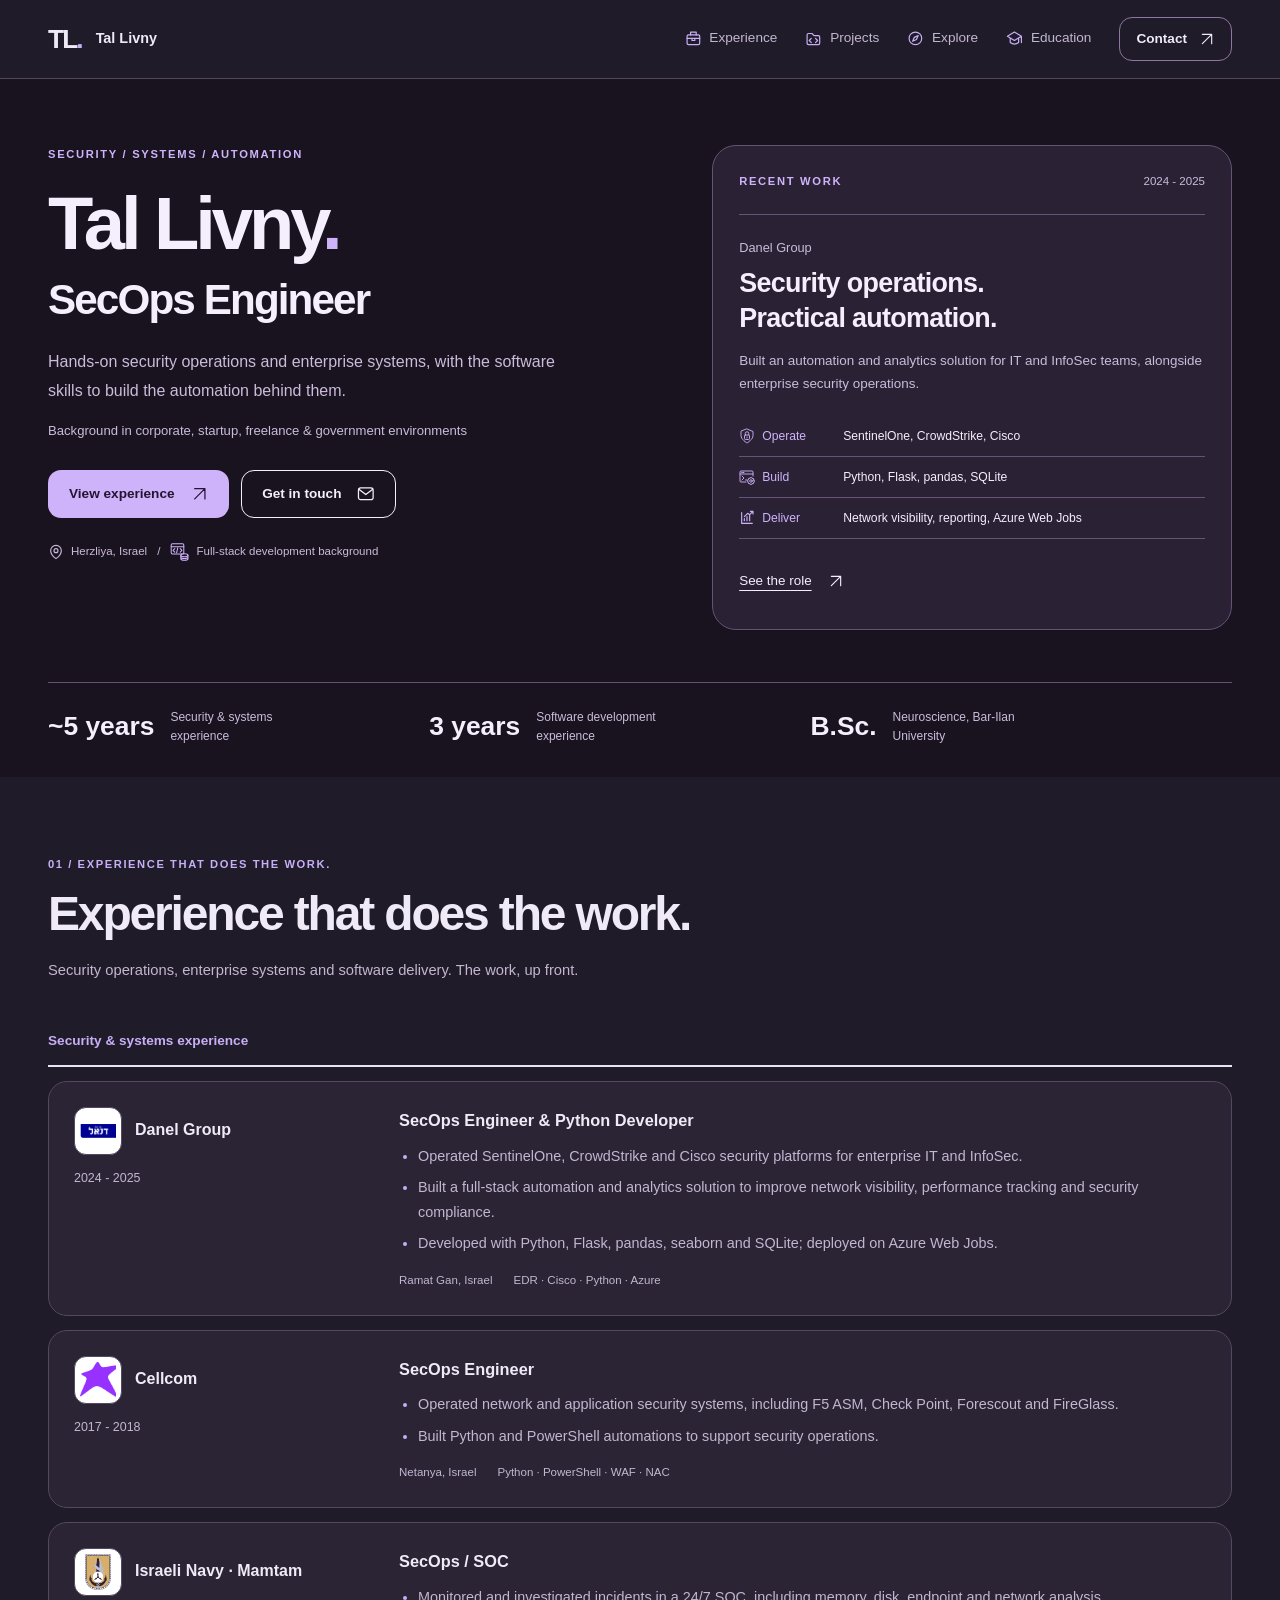
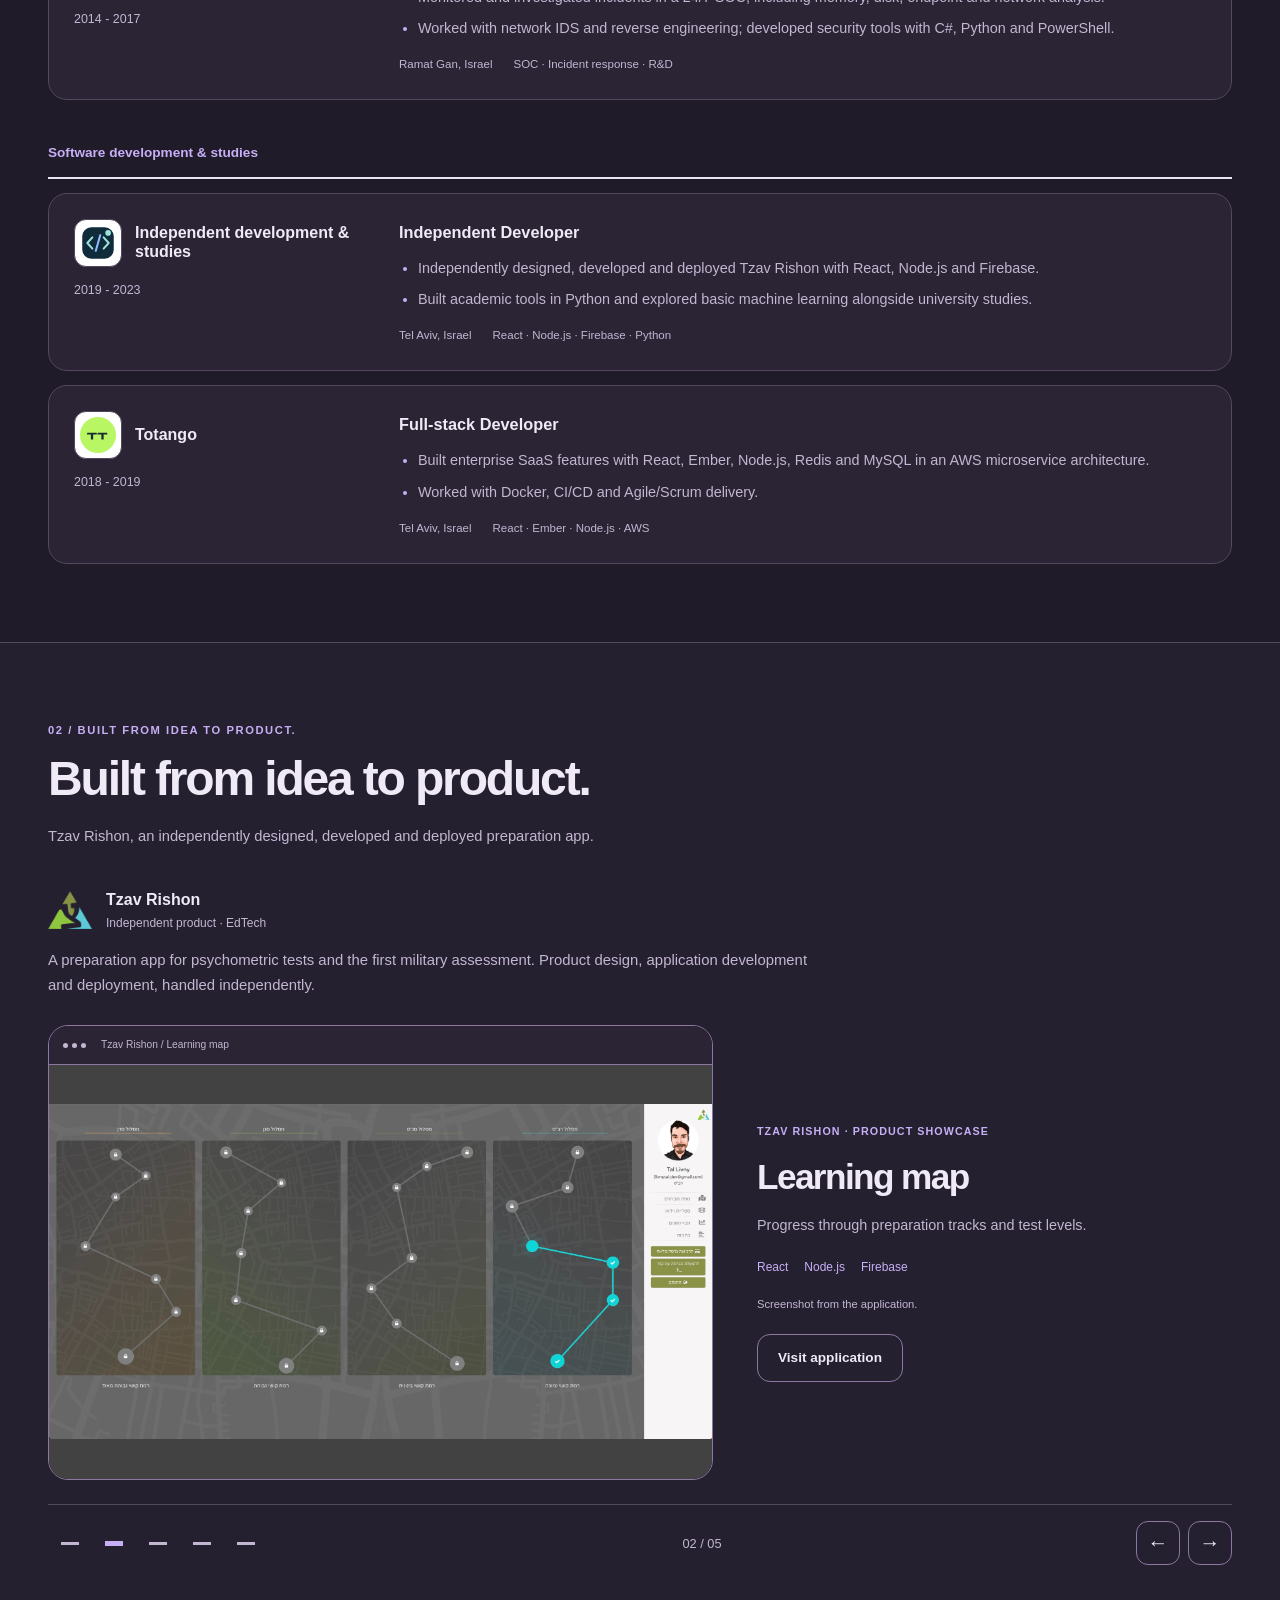
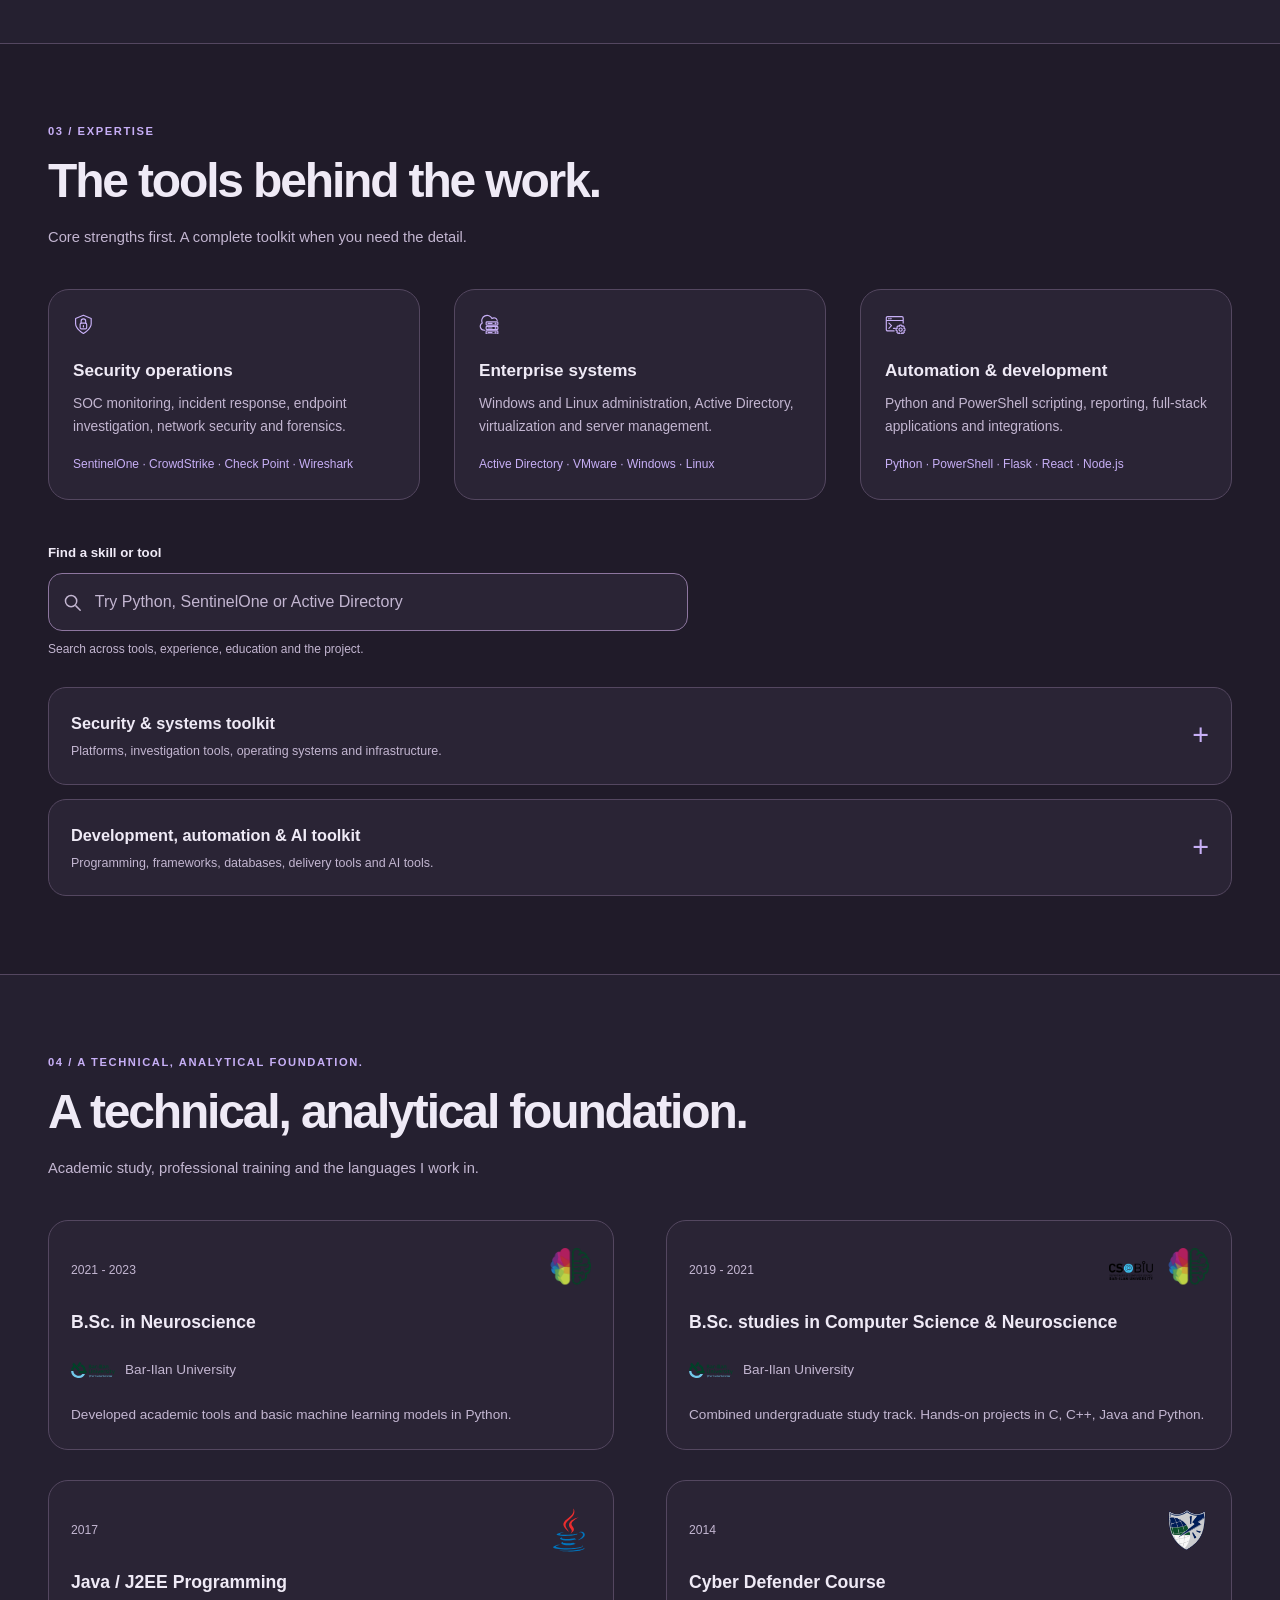
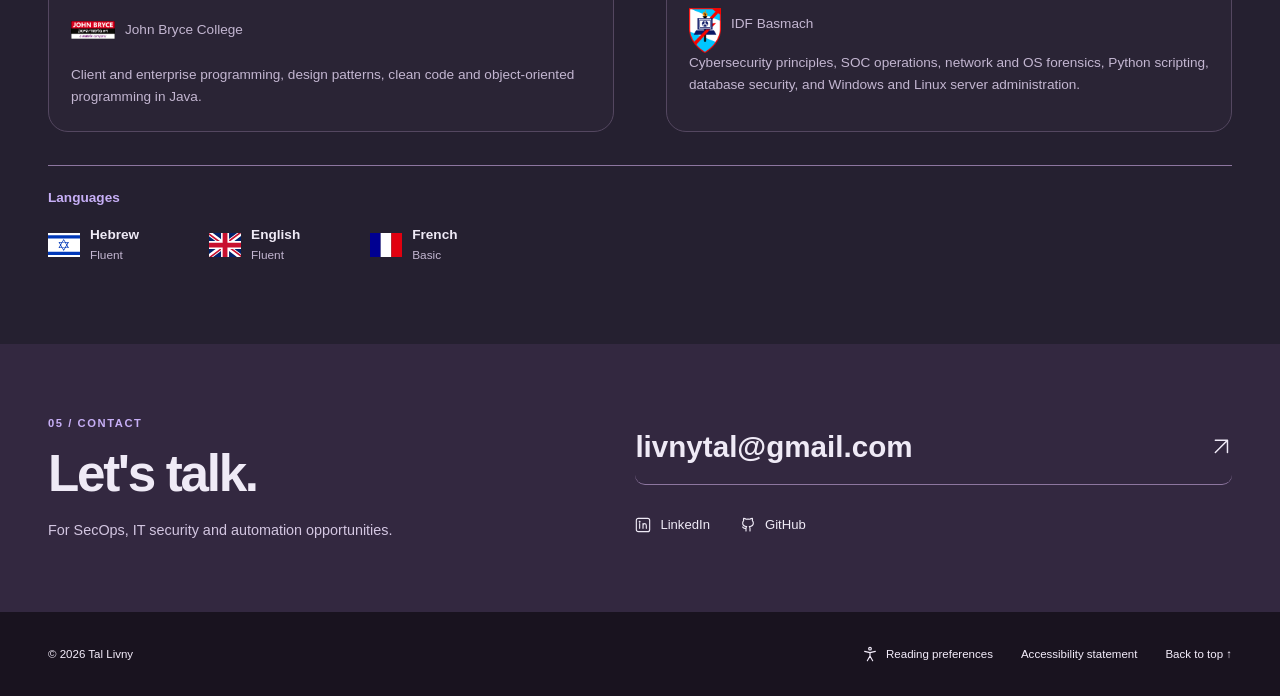
==== commit 03f65f3c: "Refresh portfolio with Plum and Lavender design and visible experience Improve navigation and contac" ====
--- a/index.html
+++ b/index.html
@@ -1 +1,97 @@
-<!doctype html><html lang="en" dir="ltr"><head><meta charset="utf-8"><meta name="viewport" content="width=device-width,initial-scale=1"><meta name="theme-color" content="#0b1220"><title>Tal Livny | SecOps Engineer &amp; Developer</title><meta name="description" content="Tal Livny - SecOps Engineer and Full-stack Developer. Security, systems and practical automation."><meta property="og:title" content="Tal Livny | SecOps Engineer &amp; Developer"><meta property="og:description" content="Security, systems and practical automation. Explore expertise, experience and projects."><meta property="og:type" content="website"><meta property="og:url" content="https://clovisirex.github.io/tal-livny-portfolio/"><meta name="twitter:card" content="summary"><link rel="canonical" href="https://clovisirex.github.io/tal-livny-portfolio/"><link rel="icon" href="assets/favicon.svg" type="image/svg+xml"><link rel="stylesheet" href="styles.css?v=responsive-a11y-15"><script src="accessibility.js?v=responsive-a11y-15" defer></script><script src="script.js?v=responsive-a11y-15" defer></script><noscript><style>.category-panel[hidden]{display:block}</style></noscript></head><body class="compact-site"><svg class="svg-defs" xmlns="http://www.w3.org/2000/svg" aria-hidden="true"><defs><symbol id="i-code" viewBox="0 0 24 24"><path d="m8 6-6 6 6 6m8-12 6 6-6 6m-3-16-2 20"/></symbol><symbol id="i-shield" viewBox="0 0 24 24"><path d="m12 2 8 4v6c0 5-8 10-8 10S4 17 4 12V6z"/><path d="m8 12 3 3 5-6"/></symbol><symbol id="i-cloud" viewBox="0 0 24 24"><path d="M7 18h11a4 4 0 0 0 .7-7.9A7 7 0 0 0 5.2 8.5 5 5 0 0 0 7 18Z"/></symbol><symbol id="i-arrow" viewBox="0 0 24 24"><path d="M5 19 19 5M5 5h14v14"/></symbol><symbol id="i-down" viewBox="0 0 24 24"><path d="M12 3v12m-5-5 5 5 5-5M4 17v4h16v-4"/></symbol><symbol id="i-mail" viewBox="0 0 24 24"><rect x="2" y="4" width="20" height="16" rx="3"/><path d="m3 6 9 7 9-7"/></symbol><symbol id="i-pin" viewBox="0 0 24 24"><path d="M20 10c0 6-8 12-8 12S4 16 4 10a8 8 0 1 1 16 0Z"/><circle cx="12" cy="10" r="3"/></symbol><symbol id="i-github" viewBox="0 0 24 24"><path d="M9 21v-4c-3 .8-4-1-5-2m11 6v-4c0-1-.3-2-1-2.5 4-.5 6-2 6-5.5 0-1.5-.5-2.7-1.5-3.7.4-1 .4-2.3 0-3.3-1.4-.1-3 .8-4 1.4a11 11 0 0 0-5 0C8.5 2.8 7 1.9 5.5 2c-.4 1-.4 2.3 0 3.3C4.5 6.3 4 7.5 4 9c0 3.5 2 5 6 5.5-.7.5-1 1.5-1 2.5"/></symbol><symbol id="i-linkedin" viewBox="0 0 24 24"><rect x="2" y="2" width="20" height="20" rx="3"/><path d="M7 10v7m5 0v-7m0 3c0-4 5-4 5 0v4"/><circle cx="7" cy="7" r=".6"/></symbol><symbol id="i-brain" viewBox="0 0 24 24"><path d="M12 5c-2-4-7-2-7 1-4 1-4 6-1 8-2 3 0 6 3 6 1 3 5 2 5-1V5Zm0 0c2-4 7-2 7 1 4 1 4 6 1 8 2 3 0 6-3 6-1 3-5 2-5-1M6 9l3 2m-5 3 4 1m10-6-3 2m5 3-4 1"/></symbol><symbol id="i-plus" viewBox="0 0 24 24"><path d="M12 5v14M5 12h14"/></symbol><symbol id="i-work" viewBox="0 0 24 24"><rect x="3" y="7" width="18" height="14" rx="2"/><path d="M8 7V3h8v4M3 12h18M10 12v3h4v-3"/></symbol><symbol id="i-school" viewBox="0 0 24 24"><path d="m2 9 10-6 10 6-10 6-10-6Zm4 3v6c4 3 8 3 12 0v-6M22 9v9"/></symbol><symbol id="i-server" viewBox="0 0 24 24"><g fill="none" stroke="currentColor" stroke-width="1.6" stroke-linecap="round" stroke-linejoin="round"><rect x="3" y="3" width="18" height="7" rx="2"/><rect x="3" y="14" width="18" height="7" rx="2"/><path d="M7 6.5h.01M7 17.5h.01M16 6.5h2M16 17.5h2"/></g></symbol><symbol id="i-layers" viewBox="0 0 24 24"><g fill="none" stroke="currentColor" stroke-width="1.6" stroke-linecap="round" stroke-linejoin="round"><path d="m12 3 10 5-10 5L2 8l10-5ZM2 12l10 5 10-5M2 16l10 5 10-5"/></g></symbol><symbol id="i-language" viewBox="0 0 24 24"><g fill="none" stroke="currentColor" stroke-width="1.6" stroke-linecap="round" stroke-linejoin="round"><path d="M3 4h11M8 2v2M5 5c1 5 3 7 8 9M12 5c-1 5-3 8-8 10M13 21l4-10 4 10M15 17h4"/></g></symbol><symbol id="i-terminal" viewBox="0 0 24 24"><g fill="none" stroke="currentColor" stroke-width="1.6" stroke-linecap="round" stroke-linejoin="round"><rect x="2.5" y="4" width="19" height="16" rx="2"/><path d="m6 8 4 4-4 4M13 16h5"/></g></symbol><symbol id="i-search" viewBox="0 0 24 24"><circle cx="10.5" cy="10.5" r="6.5"/><path d="m16 16 5 5"/></symbol><symbol id="i-accessibility" viewBox="0 0 24 24"><circle cx="12" cy="4" r="2"/><path d="M4 8l8 2 8-2M12 10v5m0 0-4 7m4-7 4 7"/></symbol></defs></svg><a class="skip-link" href="#main">Skip to content</a><div class="scroll-progress" aria-hidden="true"></div><header class="site-header"><div class="container nav-shell"><a class="brand" href="#top" aria-label="Tal Livny"><span class="brand-mark">TL<span>.</span></span><span class="brand-name">Tal Livny</span></a><nav id="main-nav" aria-label="Main navigation"><a href="#categories">Explore</a><a href="#contact">Contact</a></nav><div class="nav-actions"><button type="button" class="accessibility-open" data-accessibility-open aria-haspopup="dialog" aria-controls="accessibility-dialog" aria-expanded="false" aria-label="Accessibility preferences"><svg class="icon" aria-hidden="true"><use href="#i-accessibility"/></svg><span>Accessibility</span></button><button id="menu-toggle" class="menu-button" type="button" aria-expanded="false" aria-controls="main-nav" aria-label="Toggle navigation"><span></span><span></span></button></div></div></header><main id="main" tabindex="-1"><section class="hero container" id="top"><div class="hero-copy"><p class="eyebrow"><span class="small-line"></span>SECURITY. SYSTEMS. AUTOMATION.</p><h1 class="hero-enter">Tal Livny<span class="accent">.</span></h1><p class="hero-role hero-enter"><span class="primary-role">SecOps Engineer</span><br><span class="developer-role">Full-stack Developer</span></p><p class="hero-description hero-enter">Security operations, systems and practical automation.</p><div class="hero-location hero-enter"><svg class="icon" aria-hidden="true"><use href="#i-pin"/></svg><span>Herzliya, Israel</span></div></div><div class="hero-art hero-enter" aria-hidden="true"><div class="orbit orbit-one"></div><div class="orbit orbit-two"></div><div class="art-grid"></div><svg class="art-lines" viewBox="0 0 500 500"><path d="M110 140 250 245 405 145M250 245 350 390M110 140 350 390M405 145 350 390"/><circle cx="110" cy="140" r="4"/><circle cx="405" cy="145" r="4"/><circle cx="350" cy="390" r="4"/></svg><div class="core-hex"><span dir="ltr">TL<span>.</span></span><small dir="ltr">SECURE / AUTOMATE</small></div><div class="floating-card code-card"><span class="card-icon "><svg class="icon " aria-hidden="true"><use href="#i-shield"/></svg></span><div><b dir="ltr">Security operations</b><small dir="ltr">SOC · SIEM · EDR</small></div></div><div class="floating-card security-card"><span class="card-icon purple"><svg class="icon " aria-hidden="true"><use href="#i-cloud"/></svg></span><div><b dir="ltr">Systems &amp; cloud</b><small dir="ltr">Windows · Linux · Cloud</small></div></div><div class="floating-card cloud-card"><span class="card-icon blue"><svg class="icon " aria-hidden="true"><use href="#i-code"/></svg></span><div><b dir="ltr">Automation</b><small dir="ltr">Python · PowerShell</small></div></div><span class="art-coordinate" dir="ltr">HERZLIYA / ISRAEL</span></div></section><section class="category-section container" id="categories"><div class="category-intro"><h2>Explore</h2><p>Choose a category for details.</p></div><div class="expertise-search" role="search" aria-label="Search expertise"><label for="expertise-query">Find expertise</label><div class="search-input-shell"><svg class="icon" aria-hidden="true"><use href="#i-search"/></svg><input id="expertise-query" type="search" placeholder="Search skills, tools or experience..." role="combobox" aria-autocomplete="list" aria-expanded="false" aria-controls="expertise-results" aria-describedby="search-hint" autocomplete="off" spellcheck="false"><button class="search-clear" id="search-clear" type="button" aria-label="Clear search" hidden><svg class="icon" aria-hidden="true"><use href="#i-plus"/></svg></button></div><div class="search-suggestions" id="search-suggestions" hidden><ul id="expertise-results" role="listbox" aria-label="Matching expertise"></ul><p class="search-empty" id="search-empty" hidden>No matching keywords. Try a technology, tool or field.</p><div class="search-dropdown-note" aria-hidden="true">Select a result to explore <span>↑ ↓ &nbsp; Enter</span></div></div><p class="search-hint" id="search-hint">Try Check Point, Python or Active Directory.</p><span class="search-announcement" id="search-announcement" role="status" aria-live="polite" aria-atomic="true"></span></div><div class="category-grid"><button class="category-button" type="button" data-category="security" aria-expanded="false" aria-controls="panel-security"><span class="category-icon"><svg class="icon" aria-hidden="true"><use href="#i-shield"/></svg></span><span>Security & systems</span><span class="category-plus"><svg class="icon" aria-hidden="true"><use href="#i-plus"/></svg></span></button><button class="category-button" type="button" data-category="development" aria-expanded="false" aria-controls="panel-development"><span class="category-icon"><svg class="icon" aria-hidden="true"><use href="#i-code"/></svg></span><span>Development &amp; AI</span><span class="category-plus"><svg class="icon" aria-hidden="true"><use href="#i-plus"/></svg></span></button><button class="category-button" type="button" data-category="experience" aria-expanded="false" aria-controls="panel-experience"><span class="category-icon"><svg class="icon" aria-hidden="true"><use href="#i-work"/></svg></span><span>Experience</span><span class="category-plus"><svg class="icon" aria-hidden="true"><use href="#i-plus"/></svg></span></button><button class="category-button" type="button" data-category="project" aria-expanded="false" aria-controls="panel-project"><span class="category-icon"><svg class="icon" aria-hidden="true"><use href="#i-arrow"/></svg></span><span>Projects</span><span class="category-plus"><svg class="icon" aria-hidden="true"><use href="#i-plus"/></svg></span></button><button class="category-button" type="button" data-category="education" aria-expanded="false" aria-controls="panel-education"><span class="category-icon"><svg class="icon" aria-hidden="true"><use href="#i-school"/></svg></span><span>Education &amp; languages</span><span class="category-plus"><svg class="icon" aria-hidden="true"><use href="#i-plus"/></svg></span></button></div><section class="category-panel" id="panel-security" aria-labelledby="heading-security" hidden><div class="panel-heading"><h2 id="heading-security" tabindex="-1">Security & systems</h2><button class="close-panel" type="button" aria-label="Close Security & systems" data-close><svg class="icon" aria-hidden="true"><use href="#i-plus"/></svg></button></div><p class="panel-intro">Security operations, incident response and enterprise systems, backed by practical scripting and automation.</p><div class="experience-summary"><strong>Approx. 5 years</strong><span>Across security &amp; systems roles</span></div><div class="capability-list"><span>SOC &amp; SIEM</span><span>Network &amp; endpoint forensics</span><span>Reverse engineering</span><span>Compliance &amp; policy enforcement</span><span>Windows &amp; Linux administration</span></div><section class="tech-group"><h3>Security platforms</h3><ul class="tech-grid"><li class="tech-item"><span class="tech-logo-well"><img class="brand-logo" src="assets/brands/sentinelone.svg" alt="" width="32" height="32" loading="lazy" decoding="async"></span><span>SentinelOne EDR</span></li><li class="tech-item"><span class="tech-logo-well"><img class="brand-logo" src="assets/brands/crowdstrike.svg" alt="" width="32" height="32" loading="lazy" decoding="async"></span><span>CrowdStrike Falcon</span></li><li class="tech-item"><span class="tech-logo-well"><img class="brand-logo" src="assets/brands/checkpoint.svg" alt="" width="32" height="32" loading="lazy" decoding="async"></span><span>Check Point Firewall</span></li><li class="tech-item"><span class="tech-logo-well"><svg class="tech-logo" aria-hidden="true"><use href="assets/tech-logos.svg?v=logos-6#icon-f5"/></svg></span><span>F5 ASM / WAF</span></li><li class="tech-item"><span class="tech-logo-well"><img class="brand-logo" src="assets/brands/forescout.svg" alt="" width="32" height="32" loading="lazy" decoding="async"></span><span>Forescout NAC</span></li><li class="tech-item"><span class="tech-logo-well wordmark-logo"><img class="brand-logo" src="assets/brands/portnox.svg" alt="" width="32" height="32" loading="lazy" decoding="async"></span><span>Portnox NAC</span></li><li class="tech-item"><span class="tech-logo-well"><svg class="tech-logo" aria-hidden="true"><use href="assets/tech-logos.svg?v=logos-6#icon-cisco"/></svg></span><span>Cisco DUO</span></li><li class="tech-item"><span class="tech-logo-well"><svg class="tech-logo" aria-hidden="true"><use href="assets/tech-logos.svg?v=logos-6#icon-cisco"/></svg></span><span>Cisco Umbrella</span></li><li class="tech-item"><span class="tech-logo-well"><svg class="tech-logo" aria-hidden="true"><use href="assets/tech-logos.svg?v=logos-6#icon-cisco"/></svg></span><span>Cisco IronPort</span></li><li class="tech-item"><span class="tech-logo-well"><svg class="tech-logo" aria-hidden="true"><use href="assets/tech-logos.svg?v=logos-6#icon-mcafee"/></svg></span><span>McAfee ePO</span></li><li class="tech-item"><span class="tech-logo-well"><svg class="tech-logo" aria-hidden="true"><use href="assets/tech-logos.svg?v=logos-6#icon-symantec"/></svg></span><span>Symantec SSIM</span></li><li class="tech-item"><span class="tech-logo-well"><svg class="tech-logo" aria-hidden="true"><use href="assets/tech-logos.svg?v=logos-6#icon-symantec"/></svg></span><span>FireGlass / Symantec</span></li><li class="tech-item"><span class="tech-logo-well generic-logo"><svg class="icon" aria-hidden="true"><use href="#i-mail"/></svg></span><span>Mail Gateway</span></li></ul></section><div class="military-toolkit"><div class="toolkit-context"><span class="profile-tag">Military experience</span><p>Investigation and analysis tools used during service, 2014 - 2017.</p></div><section class="tech-group"><h3>Memory, disk &amp; endpoint investigation</h3><ul class="tech-grid"><li class="tech-item"><span class="tech-logo-well wordmark-logo"><img class="brand-logo" src="assets/brands/volatility.png" alt="" width="32" height="32" loading="lazy" decoding="async"></span><span>Volatility</span></li><li class="tech-item"><span class="tech-logo-well"><img class="brand-logo" src="assets/brands/ftk.png" alt="" width="32" height="32" loading="lazy" decoding="async"></span><span>FTK Imager</span></li><li class="tech-item"><span class="tech-logo-well wordmark-logo"><img class="brand-logo" src="assets/brands/autopsy.svg" alt="" width="32" height="32" loading="lazy" decoding="async"></span><span>Autopsy</span></li><li class="tech-item"><span class="tech-logo-well"><img class="brand-logo" src="assets/brands/procmon.png" alt="" width="32" height="32" loading="lazy" decoding="async"></span><span>Process Monitor (Procmon)</span></li><li class="tech-item"><span class="tech-logo-well"><img class="brand-logo" src="assets/brands/procexp.png" alt="" width="32" height="32" loading="lazy" decoding="async"></span><span>Process Explorer</span></li><li class="tech-item"><span class="tech-logo-well"><img class="brand-logo" src="assets/brands/autoruns.png" alt="" width="32" height="32" loading="lazy" decoding="async"></span><span>Autoruns</span></li><li class="tech-item"><span class="tech-logo-well"><svg class="tech-logo" aria-hidden="true"><use href="assets/tech-logos.svg?v=logos-6#icon-windows11"/></svg></span><span>Windows Event Viewer</span></li></ul></section><section class="tech-group"><h3>Network analysis &amp; IDS</h3><ul class="tech-grid"><li class="tech-item"><span class="tech-logo-well"><img class="brand-logo" src="assets/brands/wireshark.svg" alt="" width="32" height="32" loading="lazy" decoding="async"></span><span>Wireshark</span></li><li class="tech-item"><span class="tech-logo-well"><img class="brand-logo" src="assets/brands/snort.svg" alt="" width="32" height="32" loading="lazy" decoding="async"></span><span>Snort</span></li><li class="tech-item"><span class="tech-logo-well"><img class="brand-logo" src="assets/brands/suricata.png" alt="" width="32" height="32" loading="lazy" decoding="async"></span><span>Suricata</span></li></ul></section><section class="tech-group"><h3>Reverse engineering &amp; file analysis</h3><ul class="tech-grid"><li class="tech-item"><span class="tech-logo-well"><img class="brand-logo" src="assets/brands/ida.png" alt="" width="32" height="32" loading="lazy" decoding="async"></span><span>IDA</span></li><li class="tech-item"><span class="tech-logo-well"><img class="brand-logo" src="assets/brands/ollydbg.png" alt="" width="32" height="32" loading="lazy" decoding="async"></span><span>OllyDbg</span></li><li class="tech-item"><span class="tech-logo-well generic-logo"><svg class="icon" aria-hidden="true"><use href="#i-terminal"/></svg></span><span>strings</span></li></ul></section></div><section class="tech-group"><h3>Systems administration</h3><ul class="tech-grid"><li class="tech-item"><span class="tech-logo-well"><svg class="tech-logo" aria-hidden="true"><use href="assets/tech-logos.svg?v=logos-6#icon-windows11"/></svg></span><span>Active Directory</span></li><li class="tech-item"><span class="tech-logo-well"><img class="brand-logo" src="assets/brands/vmware.svg" alt="" width="32" height="32" loading="lazy" decoding="async"></span><span>VMware</span></li><li class="tech-item"><span class="tech-logo-well generic-logo"><svg class="icon" aria-hidden="true"><use href="#i-layers"/></svg></span><span>Virtualization</span></li><li class="tech-item"><span class="tech-logo-well generic-logo"><svg class="icon" aria-hidden="true"><use href="#i-server"/></svg></span><span>Server administration</span></li></ul></section><section class="tech-group"><h3>Cloud & infrastructure</h3><ul class="tech-grid"><li class="tech-item"><span class="tech-logo-well"><svg class="tech-logo" aria-hidden="true"><use href="assets/tech-logos.svg?v=logos-6#icon-amazonwebservices"/></svg></span><span>AWS</span></li><li class="tech-item"><span class="tech-logo-well"><svg class="tech-logo" aria-hidden="true"><use href="assets/tech-logos.svg?v=logos-6#icon-azure"/></svg></span><span>Azure</span></li><li class="tech-item"><span class="tech-logo-well"><svg class="tech-logo" aria-hidden="true"><use href="assets/tech-logos.svg?v=logos-6#icon-googlecloud"/></svg></span><span>Google Cloud</span></li><li class="tech-item"><span class="tech-logo-well"><svg class="tech-logo" aria-hidden="true"><use href="assets/tech-logos.svg?v=logos-6#icon-firebase"/></svg></span><span>Firebase</span></li></ul></section><section class="tech-group"><h3>Operating systems</h3><ul class="tech-grid"><li class="tech-item"><span class="tech-logo-well"><svg class="tech-logo" aria-hidden="true"><use href="assets/tech-logos.svg?v=logos-6#icon-windows11"/></svg></span><span>Windows - endpoint &amp; server</span></li><li class="tech-item"><span class="tech-logo-well"><svg class="tech-logo" aria-hidden="true"><use href="assets/tech-logos.svg?v=logos-6#icon-linux"/></svg></span><span>Linux</span></li><li class="tech-item"><span class="tech-logo-well"><img class="brand-logo" src="assets/brands/kali.svg" alt="" width="32" height="32" loading="lazy" decoding="async"></span><span>Kali Linux</span></li><li class="tech-item"><span class="tech-logo-well"><svg class="tech-logo" aria-hidden="true"><use href="assets/tech-logos.svg?v=logos-6#icon-ubuntu"/></svg></span><span>Ubuntu</span></li><li class="tech-item"><span class="tech-logo-well"><svg class="tech-logo" aria-hidden="true"><use href="assets/tech-logos.svg?v=logos-6#icon-debian"/></svg></span><span>Debian</span></li><li class="tech-item"><span class="tech-logo-well"><svg class="tech-logo" aria-hidden="true"><use href="assets/tech-logos.svg?v=logos-6#icon-redhat"/></svg></span><span>Red Hat Enterprise Linux</span></li><li class="tech-item"><span class="tech-logo-well"><svg class="tech-logo" aria-hidden="true"><use href="assets/tech-logos.svg?v=logos-6#icon-archlinux"/></svg></span><span>Arch Linux</span></li><li class="tech-item"><span class="tech-logo-well"><svg class="tech-logo" aria-hidden="true"><use href="assets/tech-logos.svg?v=logos-6#icon-apple"/></svg></span><span>macOS</span></li><li class="tech-item"><span class="tech-logo-well"><svg class="tech-logo" aria-hidden="true"><use href="assets/tech-logos.svg?v=logos-6#icon-android"/></svg></span><span>Android</span></li><li class="tech-item"><span class="tech-logo-well"><svg class="tech-logo" aria-hidden="true"><use href="assets/tech-logos.svg?v=logos-6#icon-apple"/></svg></span><span>iOS</span></li></ul></section></section><section class="category-panel" id="panel-development" aria-labelledby="heading-development" hidden><div class="panel-heading"><h2 id="heading-development" tabindex="-1">Development &amp; AI</h2><button class="close-panel" type="button" aria-label="Close Development &amp; AI" data-close><svg class="icon" aria-hidden="true"><use href="#i-plus"/></svg></button></div><p class="panel-intro">Full-stack development, integrations and data tools that support automation and operational visibility.</p><div class="experience-summary"><strong>3 years</strong><span>Software development experience</span></div><p class="ai-tenure"><svg class="icon" aria-hidden="true"><use href="#i-brain"/></svg><strong>AI tools: approx. 2 years</strong><span>Regular use since 2024</span></p><section class="tech-group"><h3>AI assistants</h3><ul class="tech-grid"><li class="tech-item"><span class="tech-logo-well"><img class="brand-logo" src="assets/brands/chatgpt.svg" alt="" width="32" height="32" loading="lazy" decoding="async"></span><span>ChatGPT</span></li><li class="tech-item"><span class="tech-logo-well"><img class="brand-logo" src="assets/brands/claude.svg" alt="" width="32" height="32" loading="lazy" decoding="async"></span><span>Claude</span></li><li class="tech-item"><span class="tech-logo-well"><img class="brand-logo" src="assets/brands/gemini.svg" alt="" width="32" height="32" loading="lazy" decoding="async"></span><span>Gemini</span></li></ul></section><section class="tech-group"><h3>Generative media</h3><ul class="tech-grid"><li class="tech-item"><span class="tech-logo-well"><img class="brand-logo" src="assets/brands/higgsfield.svg" alt="" width="32" height="32" loading="lazy" decoding="async"></span><span>Higgsfield</span></li><li class="tech-item"><span class="tech-logo-well"><img class="brand-logo" src="assets/brands/elevenlabs.svg" alt="" width="32" height="32" loading="lazy" decoding="async"></span><span>ElevenLabs</span></li><li class="tech-item"><span class="tech-logo-well"><img class="brand-logo" src="assets/brands/heygen.png" alt="" width="32" height="32" loading="lazy" decoding="async"></span><span>HeyGen</span></li></ul></section><section class="tech-group"><h3>Programming & scripting</h3><ul class="tech-grid"><li class="tech-item"><span class="tech-logo-well"><svg class="tech-logo" aria-hidden="true"><use href="assets/tech-logos.svg?v=logos-6#icon-python"/></svg></span><span>Python</span></li><li class="tech-item"><span class="tech-logo-well"><svg class="tech-logo" aria-hidden="true"><use href="assets/tech-logos.svg?v=logos-6#icon-javascript"/></svg></span><span>JavaScript</span></li><li class="tech-item"><span class="tech-logo-well"><svg class="tech-logo" aria-hidden="true"><use href="assets/tech-logos.svg?v=logos-6#icon-typescript"/></svg></span><span>TypeScript</span></li><li class="tech-item"><span class="tech-logo-well"><svg class="tech-logo" aria-hidden="true"><use href="assets/tech-logos.svg?v=logos-6#icon-java"/></svg></span><span>Java</span></li><li class="tech-item"><span class="tech-logo-well"><svg class="tech-logo" aria-hidden="true"><use href="assets/tech-logos.svg?v=logos-6#icon-csharp"/></svg></span><span>C#</span></li><li class="tech-item"><span class="tech-logo-well"><svg class="tech-logo" aria-hidden="true"><use href="assets/tech-logos.svg?v=logos-6#icon-powershell"/></svg></span><span>PowerShell</span></li><li class="tech-item"><span class="tech-logo-well"><svg class="tech-logo" aria-hidden="true"><use href="assets/tech-logos.svg?v=logos-6#icon-bash"/></svg></span><span>Bash</span></li><li class="tech-item"><span class="tech-logo-well"><svg class="tech-logo" aria-hidden="true"><use href="assets/tech-logos.svg?v=logos-6#icon-c"/></svg></span><span>C</span></li><li class="tech-item"><span class="tech-logo-well"><svg class="tech-logo" aria-hidden="true"><use href="assets/tech-logos.svg?v=logos-6#icon-cplusplus"/></svg></span><span>C++</span></li><li class="tech-item"><span class="tech-logo-well"><svg class="tech-logo" aria-hidden="true"><use href="assets/tech-logos.svg?v=logos-6#icon-matlab"/></svg></span><span>MATLAB</span></li></ul></section><section class="tech-group"><h3>Frameworks & libraries</h3><ul class="tech-grid"><li class="tech-item"><span class="tech-logo-well"><svg class="tech-logo" aria-hidden="true"><use href="assets/tech-logos.svg?v=logos-6#icon-react"/></svg></span><span>React</span></li><li class="tech-item"><span class="tech-logo-well"><svg class="tech-logo" aria-hidden="true"><use href="assets/tech-logos.svg?v=logos-6#icon-nodejs"/></svg></span><span>Node.js</span></li><li class="tech-item"><span class="tech-logo-well"><svg class="tech-logo" aria-hidden="true"><use href="assets/tech-logos.svg?v=logos-6#icon-nextjs"/></svg></span><span>Next.js</span></li><li class="tech-item"><span class="tech-logo-well"><svg class="tech-logo" aria-hidden="true"><use href="assets/tech-logos.svg?v=logos-6#icon-ember"/></svg></span><span>Ember.js</span></li><li class="tech-item"><span class="tech-logo-well"><svg class="tech-logo" aria-hidden="true"><use href="assets/tech-logos.svg?v=logos-6#icon-flask"/></svg></span><span>Flask</span></li><li class="tech-item"><span class="tech-logo-well"><svg class="tech-logo" aria-hidden="true"><use href="assets/tech-logos.svg?v=logos-6#icon-express"/></svg></span><span>Express.js</span></li><li class="tech-item"><span class="tech-logo-well"><svg class="tech-logo" aria-hidden="true"><use href="assets/tech-logos.svg?v=logos-6#icon-sass"/></svg></span><span>Sass</span></li><li class="tech-item"><span class="tech-logo-well"><svg class="tech-logo" aria-hidden="true"><use href="assets/tech-logos.svg?v=logos-6#icon-less"/></svg></span><span>Less</span></li><li class="tech-item"><span class="tech-logo-well"><svg class="tech-logo" aria-hidden="true"><use href="assets/tech-logos.svg?v=logos-6#icon-bootstrap"/></svg></span><span>Bootstrap</span></li><li class="tech-item"><span class="tech-logo-well"><svg class="tech-logo" aria-hidden="true"><use href="assets/tech-logos.svg?v=logos-6#icon-styledcomponents"/></svg></span><span>styled-components</span></li><li class="tech-item"><span class="tech-logo-well"><svg class="tech-logo" aria-hidden="true"><use href="assets/tech-logos.svg?v=logos-6#icon-android"/></svg></span><span>Android development</span></li></ul></section><section class="tech-group"><h3>Data & visualization</h3><ul class="tech-grid"><li class="tech-item"><span class="tech-logo-well"><svg class="tech-logo" aria-hidden="true"><use href="assets/tech-logos.svg?v=logos-6#icon-pandas"/></svg></span><span>pandas</span></li><li class="tech-item"><span class="tech-logo-well"><svg class="tech-logo" aria-hidden="true"><use href="assets/tech-logos.svg?v=logos-6#icon-seaborn"/></svg></span><span>seaborn</span></li><li class="tech-item"><span class="tech-logo-well"><svg class="tech-logo" aria-hidden="true"><use href="assets/tech-logos.svg?v=logos-6#icon-matplotlib"/></svg></span><span>Matplotlib</span></li></ul></section><section class="tech-group"><h3>Databases</h3><ul class="tech-grid"><li class="tech-item"><span class="tech-logo-well"><svg class="tech-logo" aria-hidden="true"><use href="assets/tech-logos.svg?v=logos-6#icon-mysql"/></svg></span><span>MySQL</span></li><li class="tech-item"><span class="tech-logo-well"><svg class="tech-logo" aria-hidden="true"><use href="assets/tech-logos.svg?v=logos-6#icon-mongodb"/></svg></span><span>MongoDB</span></li><li class="tech-item"><span class="tech-logo-well"><svg class="tech-logo" aria-hidden="true"><use href="assets/tech-logos.svg?v=logos-6#icon-dynamodb"/></svg></span><span>DynamoDB</span></li><li class="tech-item"><span class="tech-logo-well"><svg class="tech-logo" aria-hidden="true"><use href="assets/tech-logos.svg?v=logos-6#icon-sqlite"/></svg></span><span>SQLite</span></li><li class="tech-item"><span class="tech-logo-well"><svg class="tech-logo" aria-hidden="true"><use href="assets/tech-logos.svg?v=logos-6#icon-postgresql"/></svg></span><span>PostgreSQL</span></li><li class="tech-item"><span class="tech-logo-well"><svg class="tech-logo" aria-hidden="true"><use href="assets/tech-logos.svg?v=logos-6#icon-redis"/></svg></span><span>Redis</span></li></ul></section><section class="tech-group"><h3>Tools & delivery</h3><ul class="tech-grid"><li class="tech-item"><span class="tech-logo-well"><svg class="tech-logo" aria-hidden="true"><use href="assets/tech-logos.svg?v=logos-6#icon-git"/></svg></span><span>Git</span></li><li class="tech-item"><span class="tech-logo-well"><svg class="tech-logo" aria-hidden="true"><use href="assets/tech-logos.svg?v=logos-6#icon-githubactions"/></svg></span><span>GitHub / Actions</span></li><li class="tech-item"><span class="tech-logo-well"><svg class="tech-logo" aria-hidden="true"><use href="assets/tech-logos.svg?v=logos-6#icon-jenkins"/></svg></span><span>Jenkins</span></li><li class="tech-item"><span class="tech-logo-well"><svg class="tech-logo" aria-hidden="true"><use href="assets/tech-logos.svg?v=logos-6#icon-docker"/></svg></span><span>Docker</span></li><li class="tech-item"><span class="tech-logo-well"><svg class="tech-logo" aria-hidden="true"><use href="assets/tech-logos.svg?v=logos-6#icon-jira"/></svg></span><span>Jira</span></li><li class="tech-item"><span class="tech-logo-well"><img class="brand-logo" src="assets/brands/bitbucket.svg" alt="" width="32" height="32" loading="lazy" decoding="async"></span><span>Bitbucket</span></li><li class="tech-item"><span class="tech-logo-well"><img class="brand-logo" src="assets/brands/gitlab.svg" alt="" width="32" height="32" loading="lazy" decoding="async"></span><span>GitLab</span></li><li class="tech-item"><span class="tech-logo-well"><img class="brand-logo" src="assets/brands/azuredevops.svg" alt="" width="32" height="32" loading="lazy" decoding="async"></span><span>Azure DevOps</span></li><li class="tech-item"><span class="tech-logo-well"><img class="brand-logo" src="assets/brands/heroku.svg" alt="" width="32" height="32" loading="lazy" decoding="async"></span><span>Heroku</span></li><li class="tech-item"><span class="tech-logo-well"><img class="brand-logo" src="assets/brands/cloudflare.svg" alt="" width="32" height="32" loading="lazy" decoding="async"></span><span>Cloudflare</span></li></ul></section><section class="tech-group"><h3>Editors &amp; IDEs</h3><ul class="tech-grid"><li class="tech-item"><span class="tech-logo-well"><svg class="tech-logo" aria-hidden="true"><use href="assets/tech-logos.svg?v=logos-6#icon-vscode"/></svg></span><span>VS Code</span></li><li class="tech-item"><span class="tech-logo-well"><img src="assets/brands/intellij.svg" alt="" width="32" height="32" loading="lazy" decoding="async"></span><span>IntelliJ IDEA</span></li><li class="tech-item"><span class="tech-logo-well"><img src="assets/brands/pycharm.svg" alt="" width="32" height="32" loading="lazy" decoding="async"></span><span>PyCharm</span></li><li class="tech-item"><span class="tech-logo-well"><img src="assets/brands/webstorm.svg" alt="" width="32" height="32" loading="lazy" decoding="async"></span><span>WebStorm</span></li><li class="tech-item"><span class="tech-logo-well"><img src="assets/brands/cursor.svg" alt="" width="32" height="32" loading="lazy" decoding="async"></span><span>Cursor</span></li><li class="tech-item"><span class="tech-logo-well"><img src="assets/brands/vim.svg" alt="" width="32" height="32" loading="lazy" decoding="async"></span><span>Vim</span></li></ul></section></section><section class="category-panel" id="panel-experience" aria-labelledby="heading-experience" hidden><div class="panel-heading"><h2 id="heading-experience" tabindex="-1">Experience</h2><button class="close-panel" type="button" aria-label="Close Experience" data-close><svg class="icon" aria-hidden="true"><use href="#i-plus"/></svg></button></div><div class="timeline"><h3 class="timeline-group ">Security &amp; systems experience</h3><article class="timeline-item "><div class="timeline-top"><div class="employer-heading"><span class="company-logo"><img src="assets/brands/danel.png" alt="" width="56" height="56" loading="lazy" decoding="async"></span><h4>Danel Group</h4></div><span class="date" dir="ltr">2024 – 2025</span></div><p class="role" dir="ltr">SecOps Engineer &amp; Python Developer</p><p >Operated SentinelOne, CrowdStrike and Cisco security platforms. Built a full-stack automation and analytics solution for IT and InfoSec teams, improving network visibility, performance tracking and security compliance. Used Python, Flask, pandas, seaborn and SQLite; deployed on Azure Web Jobs.</p><div class="experience-meta"><span >Ramat Gan, Israel</span><span dir="ltr">EDR · Cisco · Python · Azure</span></div></article><article class="timeline-item "><div class="timeline-top"><div class="employer-heading"><span class="company-logo"><img src="assets/brands/cellcom.png" alt="" width="56" height="56" loading="lazy" decoding="async"></span><h4>Cellcom</h4></div><span class="date" dir="ltr">2017 – 2018</span></div><p class="role" dir="ltr">SecOps Engineer</p><p >Operated network and application security systems. Built Python and PowerShell automations and worked with F5 ASM, Check Point, Forescout and FireGlass.</p><div class="experience-meta"><span >Netanya, Israel</span><span dir="ltr">Python · PowerShell · WAF · NAC</span></div></article><article class="timeline-item "><div class="timeline-top"><div class="employer-heading"><span class="company-logo"><img src="assets/brands/mamtam.png" alt="" width="56" height="56" loading="lazy" decoding="async"></span><h4>Israeli Navy · Mamtam</h4></div><span class="date" dir="ltr">2014 – 2017</span></div><p class="role" dir="ltr">SecOps / SOC</p><p >Monitoring, incident response and forensics in a 24/7 SOC. Hands-on memory and disk analysis, endpoint investigation, network IDS and reverse engineering. Developed security tools with C#, Python and PowerShell.</p><div class="experience-meta"><span >Ramat Gan, Israel</span><span dir="ltr">SOC · Incident response · R&D</span></div></article><h3 class="timeline-group timeline-group-secondary ">Software development &amp; studies</h3><article class="timeline-item "><div class="timeline-top"><div class="employer-heading"><span class="company-logo"><img src="assets/brands/independent-development.svg" alt="" width="44" height="44" loading="lazy" decoding="async"></span><h4>Independent development &amp; studies</h4></div><span class="date" dir="ltr">2019 – 2023</span></div><p class="role" dir="ltr">Independent Developer</p><p >Designed, developed and deployed Tzav Rishon. Built academic tools with Python and explored basic machine learning alongside my studies.</p><div class="experience-meta"><span >Tel Aviv, Israel</span><span dir="ltr">React · Node.js · Firebase · Python</span></div></article><article class="timeline-item "><div class="timeline-top"><div class="employer-heading"><span class="company-logo"><img src="assets/brands/totango.svg" alt="" width="56" height="56" loading="lazy" decoding="async"></span><h4>Totango</h4></div><span class="date" dir="ltr">2018 – 2019</span></div><p class="role" dir="ltr">Full-stack Developer</p><p >Built enterprise SaaS features with React, Ember, Node.js, Redis and MySQL in an AWS microservice architecture. Worked with Docker, CI/CD and Agile/Scrum delivery.</p><div class="experience-meta"><span >Tel Aviv, Israel</span><span dir="ltr">React · Ember · Node.js · AWS</span></div></article></div></section><section class="category-panel" id="panel-project" aria-labelledby="heading-project" hidden><div class="panel-heading"><h2 id="heading-project" tabindex="-1">Projects</h2><button class="close-panel" type="button" aria-label="Close Projects" data-close><svg class="icon" aria-hidden="true"><use href="#i-plus"/></svg></button></div><div class="project-identity"><span class="project-app-logo"><img src="assets/brands/tzav-logo.png" alt="" width="48" height="48" loading="lazy" decoding="async"></span><span><strong>Tzav Rishon</strong><small>Independent product · EdTech</small></span></div><div class="carousel " aria-describedby="carousel-help" role="region" aria-roledescription="carousel" aria-label="Selected projects" tabindex="0"><p class="sr-only" id="carousel-help">Use the Left and Right arrow keys to change screenshots. Previous, next and screenshot selection buttons are also available.</p><p class="sr-only" id="carousel-status" role="status" aria-live="polite" aria-atomic="true"></p><div class="carousel-viewport"><article class="project-slide" id="slide-0" role="group" aria-roledescription="slide" aria-label="Sign-in screenshot, 1 of 5" ><div class="project-visual tzav-visual"><div class="browser-frame"><div class="browser-bar" dir="ltr"><span class="browser-dots"><i></i><i></i><i></i></span><span>app.tzav-rishon.co.il</span><span>↗</span></div><img src="assets/projects/tzav-rishon.jpg" width="1365" height="920" alt="Tzav Rishon application sign-in screen" loading="lazy" decoding="async"></div></div><div class="project-copy"><p class="project-category">INDEPENDENT PRODUCT · EDTECH</p><h3 >Tzav Rishon</h3><p >A preparation app for psychometric tests and the first military assessment. Independently designed, developed and deployed with React, Node.js and Firebase.</p><div class="tags" dir="ltr"><span>React</span><span>Node.js</span><span>Firebase</span></div><p class="image-caption">Screenshot from the application: sign-in screen.</p><a class="button button-secondary" href="https://app.tzav-rishon.co.il" target="_blank" rel="noopener noreferrer"><span >Visit application</span><svg class="icon " aria-hidden="true"><use href="#i-arrow"/></svg><span class="sr-only"> (opens in a new tab)</span></a></div></article><article class="project-slide" id="slide-1" role="group" aria-roledescription="slide" aria-label="Learning map screenshot, 2 of 5" hidden><div class="project-visual tzav-visual"><div class="browser-frame"><div class="browser-bar" dir="ltr"><span class="browser-dots"><i></i><i></i><i></i></span><span>Tzav Rishon / Learning map</span></div><img src="assets/projects/tzav-learning-map.jpg" width="2048" height="1035" alt="Tzav Rishon: learning map" loading="lazy" decoding="async"></div></div><div class="project-copy"><p class="project-category">TZAV RISHON · PRODUCT SHOWCASE</p><h3>Learning map</h3><p>Progress through preparation tracks and test levels.</p><div class="tags" dir="ltr"><span>React</span><span>Node.js</span><span>Firebase</span></div><p class="image-caption">Screenshot from the application.</p><a class="button button-secondary" href="https://app.tzav-rishon.co.il" target="_blank" rel="noopener noreferrer">Visit application<span class="sr-only"> (opens in a new tab)</span></a></div></article><article class="project-slide" id="slide-2" role="group" aria-roledescription="slide" aria-label="Test results screenshot, 3 of 5" hidden><div class="project-visual tzav-visual"><div class="browser-frame"><div class="browser-bar" dir="ltr"><span class="browser-dots"><i></i><i></i><i></i></span><span>Tzav Rishon / Test results</span></div><img src="assets/projects/tzav-test-results.jpg" width="2048" height="1150" alt="Tzav Rishon: test results" loading="lazy" decoding="async"></div></div><div class="project-copy"><p class="project-category">TZAV RISHON · PRODUCT SHOWCASE</p><h3>Test results</h3><p>A test summary with score, elapsed time and correct answers.</p><div class="tags" dir="ltr"><span>React</span><span>Node.js</span><span>Firebase</span></div><p class="image-caption">Screenshot from the application.</p><a class="button button-secondary" href="https://app.tzav-rishon.co.il" target="_blank" rel="noopener noreferrer">Visit application<span class="sr-only"> (opens in a new tab)</span></a></div></article><article class="project-slide" id="slide-3" role="group" aria-roledescription="slide" aria-label="Answer review screenshot, 4 of 5" hidden><div class="project-visual tzav-visual"><div class="browser-frame"><div class="browser-bar" dir="ltr"><span class="browser-dots"><i></i><i></i><i></i></span><span>Tzav Rishon / Answer review</span></div><img src="assets/projects/tzav-answer-review.jpg" width="2048" height="899" alt="Tzav Rishon: answer review" loading="lazy" decoding="async"></div></div><div class="project-copy"><p class="project-category">TZAV RISHON · PRODUCT SHOWCASE</p><h3>Answer review</h3><p>Review correct and incorrect answers after completing a test.</p><div class="tags" dir="ltr"><span>React</span><span>Node.js</span><span>Firebase</span></div><p class="image-caption">Screenshot from the application.</p><a class="button button-secondary" href="https://app.tzav-rishon.co.il" target="_blank" rel="noopener noreferrer">Visit application<span class="sr-only"> (opens in a new tab)</span></a></div></article><article class="project-slide" id="slide-4" role="group" aria-roledescription="slide" aria-label="Answer explanations screenshot, 5 of 5" hidden><div class="project-visual tzav-visual"><div class="browser-frame"><div class="browser-bar" dir="ltr"><span class="browser-dots"><i></i><i></i><i></i></span><span>Tzav Rishon / Answer explanations</span></div><img src="assets/projects/tzav-answer-detail.jpg" width="1598" height="1470" alt="Tzav Rishon: answer explanations" loading="lazy" decoding="async"></div></div><div class="project-copy"><p class="project-category">TZAV RISHON · PRODUCT SHOWCASE</p><h3>Answer explanations</h3><p>A detailed answer review with the selected response and explanation.</p><div class="tags" dir="ltr"><span>React</span><span>Node.js</span><span>Firebase</span></div><p class="image-caption">Screenshot from the application.</p><a class="button button-secondary" href="https://app.tzav-rishon.co.il" target="_blank" rel="noopener noreferrer">Visit application<span class="sr-only"> (opens in a new tab)</span></a></div></article></div><div class="carousel-controls"><div class="carousel-dots"><button type="button" data-slide="0" aria-label="Tzav Rishon: Sign-in" aria-pressed="true" aria-controls="slide-0"><span></span></button><button type="button" data-slide="1" aria-label="Tzav Rishon: Learning map" aria-pressed="false" aria-controls="slide-1"><span></span></button><button type="button" data-slide="2" aria-label="Tzav Rishon: Test results" aria-pressed="false" aria-controls="slide-2"><span></span></button><button type="button" data-slide="3" aria-label="Tzav Rishon: Answer review" aria-pressed="false" aria-controls="slide-3"><span></span></button><button type="button" data-slide="4" aria-label="Tzav Rishon: Answer explanations" aria-pressed="false" aria-controls="slide-4"><span></span></button></div><p class="carousel-counter" dir="ltr" aria-label="Screenshot position"><span id="slide-number">01</span><span class="muted"> / 05</span></p><div class="carousel-arrows" dir="ltr"><button id="previous-project" type="button" aria-label="Previous screenshot">←</button><button id="next-project" type="button" aria-label="Next screenshot">→</button></div></div></div></section><section class="category-panel" id="panel-education" aria-labelledby="heading-education" hidden><div class="panel-heading"><h2 id="heading-education" tabindex="-1">Education</h2><button class="close-panel" type="button" aria-label="Close Education" data-close><svg class="icon" aria-hidden="true"><use href="#i-plus"/></svg></button></div><div class="education-list"><article class="education-card"><div class="education-top"><span class="date">2021 - 2023</span><div class="program-logos"><span class="program-logo" title="Gonda Brain Sciences"><img src="assets/brands/brain-sciences.png?v=alpha-2" alt="Gonda Brain Sciences" width="60" height="60" loading="lazy" decoding="async" class="program-image"></span></div></div><h3>B.Sc. in Neuroscience</h3><div class="education-institution"><span class="institution-logo"><img src="assets/brands/bar-ilan.svg" alt="" width="44" height="44" loading="lazy" decoding="async"></span><p>Bar-Ilan University</p></div><p class="education-note">Developed academic tools and basic machine learning models in Python.</p></article><article class="education-card"><div class="education-top"><span class="date">2019 - 2021</span><div class="program-logos"><span class="program-logo" title="Computer Science at Bar-Ilan"><img src="assets/brands/computer-science.png" alt="Computer Science at Bar-Ilan" width="60" height="60" loading="lazy" decoding="async" class="program-image"></span><span class="program-logo" title="Gonda Brain Sciences"><img src="assets/brands/brain-sciences.png?v=alpha-2" alt="Gonda Brain Sciences" width="60" height="60" loading="lazy" decoding="async" class="program-image"></span></div></div><h3>B.Sc. in Computer Science &amp; Neuroscience</h3><div class="education-institution"><span class="institution-logo"><img src="assets/brands/bar-ilan.svg" alt="" width="44" height="44" loading="lazy" decoding="async"></span><p>Bar-Ilan University</p></div><p class="education-note">Completed hands-on projects in C, C++, Java and Python.</p></article><article class="education-card"><div class="education-top"><span class="date">2017</span><div class="program-logos"><span class="program-logo" title="Java / J2EE"><svg class="tech-logo" aria-hidden="true"><use href="assets/tech-logos.svg?v=logos-6#icon-java"/></svg></span></div></div><h3>Java / J2EE Programming</h3><div class="education-institution"><span class="institution-logo"><img src="assets/brands/john-bryce.png" alt="" width="44" height="44" loading="lazy" decoding="async"></span><p>John Bryce College</p></div><p class="education-note">Client and enterprise programming, design patterns, clean code and object-oriented programming in Java.</p></article><article class="education-card"><div class="education-top"><span class="date">2014</span><div class="program-logos"><span class="program-logo" title="Cyber Defender"><img src="assets/brands/cyber-defender-silver.png" alt="Cyber Defender course insignia" width="60" height="60" loading="lazy" decoding="async" class="program-image"></span></div></div><h3>Cyber Defender Course</h3><div class="education-institution"><span class="institution-logo"><img src="assets/brands/basmach.png" alt="" width="44" height="44" loading="lazy" decoding="async"></span><p>IDF Basmach</p></div><p class="education-note">Cybersecurity principles, SOC operations, network and OS forensics, Python scripting, database security, and Windows and Linux server administration.</p></article></div><section class="tech-group language-group"><h3>Languages</h3><ul class="language-grid"><li><span class="language-logo"><img src="assets/brands/language-he.svg" alt="" width="32" height="32" loading="lazy" decoding="async"></span><span><strong>Hebrew</strong><small>Fluent</small></span></li><li><span class="language-logo"><img src="assets/brands/language-en.svg" alt="" width="32" height="32" loading="lazy" decoding="async"></span><span><strong>English</strong><small>Fluent</small></span></li><li><span class="language-logo"><img src="assets/brands/language-fr.svg" alt="" width="32" height="32" loading="lazy" decoding="async"></span><span><strong>French</strong><small>Basic</small></span></li></ul></section></section></section></main><footer class="compact-contact" id="contact"><div class="container compact-contact-inner"><a class="contact-item" href="mailto:livnytal@gmail.com"><svg class="icon" aria-hidden="true"><use href="#i-mail"/></svg><span>livnytal@gmail.com</span></a><a class="contact-item" href="https://linkedin.com/in/tal-livny" target="_blank" rel="noopener noreferrer"><svg class="icon" aria-hidden="true"><use href="#i-linkedin"/></svg><span>LinkedIn</span><span class="sr-only"> (opens in a new tab)</span></a><a class="contact-item" href="https://github.com/ClovisIRex" target="_blank" rel="noopener noreferrer"><svg class="icon" aria-hidden="true"><use href="#i-github"/></svg><span>GitHub</span><span class="sr-only"> (opens in a new tab)</span></a><a class="contact-item accessibility-link" href="accessibility.html">Accessibility statement</a><span class="copyright">© <span id="year">2026</span> Tal Livny</span></div></footer><dialog id="accessibility-dialog" class="accessibility-dialog" aria-labelledby="accessibility-title"><div class="accessibility-dialog-heading"><h2 id="accessibility-title">Accessibility preferences</h2><button type="button" class="close-panel" data-accessibility-close aria-label="Close accessibility preferences">×</button></div><p class="accessibility-intro">Adjust this website to suit your reading preferences.</p><div class="accessibility-setting"><label for="accessibility-text">Text size</label><select id="accessibility-text"><option value="100">Default - 100%</option><option value="125">Larger - 125%</option><option value="150">Large - 150%</option><option value="200">Extra large - 200%</option></select></div><label class="accessibility-setting"><span>Higher contrast</span><input type="checkbox" id="accessibility-contrast"></label><label class="accessibility-setting"><span>Underline links</span><input type="checkbox" id="accessibility-links"></label><label class="accessibility-setting"><span>Reduce motion / pause animations</span><input type="checkbox" id="accessibility-motion" aria-describedby="accessibility-motion-note"></label><p class="accessibility-note" id="accessibility-motion-note">Your device's reduced-motion preference is respected automatically.</p><div class="accessibility-dialog-actions"><button type="button" class="button button-secondary" id="accessibility-reset">Reset preferences</button><a href="accessibility.html" class="text-link">Accessibility statement</a></div></dialog></body></html>+<!doctype html>
+<html lang="en" dir="ltr" data-color-theme="plum"><head>
+  <meta charset="utf-8">
+  <meta name="viewport" content="width=device-width,initial-scale=1">
+  <meta name="theme-color" content="#19131f">
+  <title>Tal Livny | SecOps Engineer</title>
+  <meta name="description" content="Tal Livny, SecOps Engineer in Herzliya, Israel. Enterprise security operations, incident investigation, systems and Python automation. Explore experience at Danel, Cellcom and the Israeli Navy.">
+  <meta property="og:title" content="Tal Livny | SecOps Engineer">
+  <meta property="og:description" content="Security operations, enterprise systems and practical automation. Experience at Danel, Cellcom and the Israeli Navy.">
+  <meta property="og:type" content="website">
+  <meta property="og:url" content="https://clovisirex.github.io/tal-livny-portfolio/">
+  <meta name="twitter:card" content="summary">
+  <link rel="canonical" href="https://clovisirex.github.io/tal-livny-portfolio/">
+  <link rel="icon" href="assets/favicon.svg" type="image/svg+xml">
+  <link rel="stylesheet" href="styles.css?v=review-22">
+  <script src="accessibility.js?v=review-22" defer=""></script>
+  <script src="script.js?v=review-22" defer=""></script>
+  <noscript><style>.menu-button{display:none}#main-nav{display:flex;position:static;flex-wrap:wrap;border:0;padding:0;gap:8px 18px}.nav-shell{flex-wrap:wrap}</style></noscript>
+</head>
+<body>
+<svg class="svg-defs" xmlns="http://www.w3.org/2000/svg" aria-hidden="true"><defs><symbol id="i-code" viewBox="0 0 32 32"><g fill="none" stroke="currentColor" stroke-width="1.8" stroke-linecap="round" stroke-linejoin="round"><path d="M14 26H4a2 2 0 0 1-2-2V6a2 2 0 0 1 2-2h22a2 2 0 0 1 2 2v8M2 10h26m-22 4 4 4-4 4m7 0h3"></path><circle cx="6" cy="7" r=".4"></circle><circle cx="9" cy="7" r=".4"></circle><path d="M28.989 21.934L30.876 22.688L30.876 25.312L28.989 26.066L28.989 26.066L29.790 27.935L27.935 29.790L26.066 28.989L26.066 28.989L25.312 30.876L22.688 30.876L21.934 28.989L21.934 28.989L20.065 29.790L18.210 27.935L19.011 26.066L19.011 26.066L17.124 25.312L17.124 22.688L19.011 21.934L19.011 21.934L18.210 20.065L20.065 18.210L21.934 19.011L21.934 19.011L22.688 17.124L25.312 17.124L26.066 19.011L26.066 19.011L27.935 18.210L29.790 20.065L28.989 21.934Z"></path><circle cx="24" cy="24" r="2.5"></circle></g></symbol><symbol id="i-shield" viewBox="0 0 32 32"><g fill="none" stroke="currentColor" stroke-width="1.8" stroke-linecap="round" stroke-linejoin="round"><path d="m16 2 12 5v8c0 8-12 15-12 15S4 23 4 15V7Z"></path><rect x="11" y="14" width="10" height="9" rx="1.8"></rect><path d="M12.5 14v-3a3.5 3.5 0 0 1 7 0v3M16 18v2"></path></g></symbol><symbol id="i-cloud" viewBox="0 0 24 24"><path d="M7 18h11a4 4 0 0 0 .7-7.9A7 7 0 0 0 5.2 8.5 5 5 0 0 0 7 18Z"></path></symbol><symbol id="i-arrow" viewBox="0 0 24 24"><path d="M5 19 19 5M5 5h14v14"></path></symbol><symbol id="i-down" viewBox="0 0 24 24"><path d="M12 3v12m-5-5 5 5 5-5M4 17v4h16v-4"></path></symbol><symbol id="i-mail" viewBox="0 0 24 24"><rect x="2" y="4" width="20" height="16" rx="3"></rect><path d="m3 6 9 7 9-7"></path></symbol><symbol id="i-pin" viewBox="0 0 24 24"><path d="M20 10c0 6-8 12-8 12S4 16 4 10a8 8 0 1 1 16 0Z"></path><circle cx="12" cy="10" r="3"></circle></symbol><symbol id="i-github" viewBox="0 0 24 24"><path d="M9 21v-4c-3 .8-4-1-5-2m11 6v-4c0-1-.3-2-1-2.5 4-.5 6-2 6-5.5 0-1.5-.5-2.7-1.5-3.7.4-1 .4-2.3 0-3.3-1.4-.1-3 .8-4 1.4a11 11 0 0 0-5 0C8.5 2.8 7 1.9 5.5 2c-.4 1-.4 2.3 0 3.3C4.5 6.3 4 7.5 4 9c0 3.5 2 5 6 5.5-.7.5-1 1.5-1 2.5"></path></symbol><symbol id="i-linkedin" viewBox="0 0 24 24"><rect x="2" y="2" width="20" height="20" rx="3"></rect><path d="M7 10v7m5 0v-7m0 3c0-4 5-4 5 0v4"></path><circle cx="7" cy="7" r=".6"></circle></symbol><symbol id="i-brain" viewBox="0 0 24 24"><path d="M12 5c-2-4-7-2-7 1-4 1-4 6-1 8-2 3 0 6 3 6 1 3 5 2 5-1V5Zm0 0c2-4 7-2 7 1 4 1 4 6 1 8 2 3 0 6-3 6-1 3-5 2-5-1M6 9l3 2m-5 3 4 1m10-6-3 2m5 3-4 1"></path></symbol><symbol id="i-plus" viewBox="0 0 24 24"><path d="M12 5v14M5 12h14"></path></symbol><symbol id="i-work" viewBox="0 0 24 24"><rect x="3" y="7" width="18" height="14" rx="2"></rect><path d="M8 7V3h8v4M3 12h18M10 12v3h4v-3"></path></symbol><symbol id="i-school" viewBox="0 0 24 24"><path d="m2 9 10-6 10 6-10 6-10-6Zm4 3v6c4 3 8 3 12 0v-6M22 9v9"></path></symbol><symbol id="i-server" viewBox="0 0 32 32"><g fill="none" stroke="currentColor" stroke-width="1.8" stroke-linecap="round" stroke-linejoin="round"><path d="M9 25H8a6 6 0 0 1-3-11.2A8 8 0 0 1 20 7a5 5 0 0 1 8 3"></path><rect x="11" y="12" width="18" height="5" rx="1.3"></rect><rect x="11" y="19" width="18" height="5" rx="1.3"></rect><rect x="11" y="26" width="18" height="5" rx="1.3"></rect><path d="M14 14.5h6M14 21.5h6M14 28.5h6"></path><circle cx="25.5" cy="14.5" r=".6"></circle><circle cx="25.5" cy="21.5" r=".6"></circle><circle cx="25.5" cy="28.5" r=".6"></circle></g></symbol><symbol id="i-layers" viewBox="0 0 24 24"><g fill="none" stroke="currentColor" stroke-width="1.6" stroke-linecap="round" stroke-linejoin="round"><path d="m12 3 10 5-10 5L2 8l10-5ZM2 12l10 5 10-5M2 16l10 5 10-5"></path></g></symbol><symbol id="i-language" viewBox="0 0 24 24"><g fill="none" stroke="currentColor" stroke-width="1.6" stroke-linecap="round" stroke-linejoin="round"><path d="M3 4h11M8 2v2M5 5c1 5 3 7 8 9M12 5c-1 5-3 8-8 10M13 21l4-10 4 10M15 17h4"></path></g></symbol><symbol id="i-terminal" viewBox="0 0 24 24"><g fill="none" stroke="currentColor" stroke-width="1.6" stroke-linecap="round" stroke-linejoin="round"><rect x="2.5" y="4" width="19" height="16" rx="2"></rect><path d="m6 8 4 4-4 4M13 16h5"></path></g></symbol><symbol id="i-search" viewBox="0 0 24 24"><circle cx="10.5" cy="10.5" r="6.5"></circle><path d="m16 16 5 5"></path></symbol><symbol id="i-accessibility" viewBox="0 0 24 24"><circle cx="12" cy="4" r="2"></circle><path d="M4 8l8 2 8-2M12 10v5m0 0-4 7m4-7 4 7"></path></symbol><symbol id="i-fullstack" viewBox="0 0 32 32"><rect x="2" y="3" width="21" height="17" rx="2"></rect><path d="M2 8h21m-15 3-3 3 3 3m9-6 3 3-3 3m-4-7-2 8"></path><ellipse cx="24" cy="22" rx="6" ry="2.5"></ellipse><path d="M18 22v6c0 1.4 2.7 2.5 6 2.5s6-1.1 6-2.5v-6M18 25c0 1.4 2.7 2.5 6 2.5s6-1.1 6-2.5"></path></symbol><symbol id="i-projects" viewBox="0 0 24 24"><path d="M3 7a2 2 0 0 1 2-2h5l3 3h6a2 2 0 0 1 2 2v9a2 2 0 0 1-2 2H5a2 2 0 0 1-2-2Z"></path><path d="m9 12-3 3 3 3m6-6 3 3-3 3"></path></symbol><symbol id="i-explore" viewBox="0 0 24 24"><circle cx="12" cy="12" r="9"></circle><path d="m16 8-2.5 5.5L8 16l2.5-5.5Z"></path></symbol><symbol id="i-deliver" viewBox="0 0 24 24"><path d="M4 4v16h16M8 16v-3m4 3v-6m4 6V8m-8 2 5-5 3 2 5-5M17 2h4v4"></path></symbol></defs></svg>
+<a class="skip-link" href="#main">Skip to content</a>
+<header class="site-header">
+  <div class="container nav-shell">
+    <a class="brand" href="#top" aria-label="Tal Livny, back to top"><span class="brand-mark" aria-hidden="true">TL<span>.</span></span><span class="brand-name">Tal Livny</span></a>
+    <nav id="main-nav" aria-label="Main navigation">
+      <a href="#experience"><svg class="icon nav-icon" aria-hidden="true" focusable="false"><use href="#i-work"></use></svg>Experience</a>
+      <a href="#projects"><svg class="icon nav-icon" aria-hidden="true" focusable="false"><use href="#i-projects"></use></svg>Projects</a>
+      <a href="#categories"><svg class="icon nav-icon" aria-hidden="true" focusable="false"><use href="#i-explore"></use></svg>Explore</a>
+      <a href="#education"><svg class="icon nav-icon" aria-hidden="true" focusable="false"><use href="#i-school"></use></svg>Education</a>
+      <a class="nav-contact" href="#contact">Contact <svg class="icon" aria-hidden="true"><use href="#i-arrow"></use></svg></a>
+    </nav>
+    <button id="menu-toggle" class="menu-button" type="button" aria-expanded="false" aria-controls="main-nav" aria-label="Open navigation"><span></span><span></span></button>
+  </div>
+</header>
+<main id="main" tabindex="-1">
+  <div class="hero-background" id="top">
+    <section class="hero container" aria-labelledby="hero-title">
+      <div class="hero-copy">
+        <p class="eyebrow">SECURITY / SYSTEMS / AUTOMATION</p>
+        <h1 id="hero-title">Tal Livny<span class="accent">.</span></h1>
+        <p class="hero-role">SecOps Engineer</p>
+        <p class="hero-description">Hands-on security operations and enterprise systems, with the software skills to build the automation behind them.</p>
+        <p class="hero-background-note">Background in corporate, startup, freelance &amp; government environments</p>
+        <div class="hero-buttons">
+          <a class="button button-primary" href="#experience">View experience <svg class="icon" aria-hidden="true"><use href="#i-arrow"></use></svg></a>
+          <a class="button button-secondary" href="#contact">Get in touch <svg class="icon" aria-hidden="true"><use href="#i-mail"></use></svg></a>
+        </div>
+        <p class="hero-location"><svg class="icon" aria-hidden="true"><use href="#i-pin"></use></svg>Herzliya, Israel <span class="location-divider" aria-hidden="true">/</span><span class="additional-role"><svg class="icon" aria-hidden="true" focusable="false"><use href="#i-fullstack"></use></svg><span>Full-stack development background</span></span></p>
+      </div>
+      <aside class="featured-work" aria-labelledby="featured-work-title">
+        <div class="featured-work-top"><p class="eyebrow">RECENT WORK</p><span>2024 - 2025</span></div>
+        <p class="featured-employer">Danel Group</p>
+        <h2 id="featured-work-title">Security operations.<br>Practical automation.</h2>
+        <p class="featured-description">Built an automation and analytics solution for IT and InfoSec teams, alongside enterprise security operations.</p>
+        <dl class="featured-evidence">
+          <div><dt><svg class="icon" aria-hidden="true" focusable="false"><use href="#i-shield"></use></svg>Operate</dt><dd>SentinelOne, CrowdStrike, Cisco</dd></div>
+          <div><dt><svg class="icon" aria-hidden="true" focusable="false"><use href="#i-code"></use></svg>Build</dt><dd>Python, Flask, pandas, SQLite</dd></div>
+          <div><dt><svg class="icon" aria-hidden="true" focusable="false"><use href="#i-deliver"></use></svg>Deliver</dt><dd>Network visibility, reporting, Azure Web Jobs</dd></div>
+        </dl>
+        <a href="#danel" class="text-link">See the role <svg class="icon" aria-hidden="true"><use href="#i-arrow"></use></svg></a>
+      </aside>
+    </section>
+    <div class="container profile-facts" aria-label="Background at a glance">
+      <div><strong>~5 years</strong><span>Security &amp; systems experience</span></div>
+      <div><strong>3 years</strong><span>Software development experience</span></div>
+      <div><strong>B.Sc.</strong><span>Neuroscience, Bar-Ilan University</span></div>
+    </div>
+  </div>
+  <div class="container section-container" id="experience"><section class="category-panel open-section" id="panel-experience" aria-labelledby="heading-experience"><div class="section-heading"><p class="section-index">01 / EXPERIENCE THAT DOES THE WORK.</p><h2 id="heading-experience" tabindex="-1">Experience that does the work.</h2><p class="section-description">Security operations, enterprise systems and software delivery. The work, up front.</p></div><div class="timeline"><h3 class="timeline-group ">Security &amp; systems experience</h3><article class="timeline-item " id="danel"><div class="timeline-top"><div class="employer-heading"><a class="company-logo logo-link" href="https://edanel.co.il/" target="_blank" rel="noopener noreferrer" aria-label="Danel Group website (opens in a new tab)" title="Danel Group website (opens in a new tab)"><img src="assets/brands/danel.png" alt="" width="56" height="56" loading="lazy" decoding="async"></a><h4>Danel Group</h4></div><span class="date" dir="ltr">2024 - 2025</span></div><p class="role" dir="ltr">SecOps Engineer &amp; Python Developer</p><ul class="achievement-list"><li>Operated SentinelOne, CrowdStrike and Cisco security platforms for enterprise IT and InfoSec.</li><li>Built a full-stack automation and analytics solution to improve network visibility, performance tracking and security compliance.</li><li>Developed with Python, Flask, pandas, seaborn and SQLite; deployed on Azure Web Jobs.</li></ul><div class="experience-meta"><span>Ramat Gan, Israel</span><span dir="ltr">EDR · Cisco · Python · Azure</span></div></article><article class="timeline-item " id="cellcom"><div class="timeline-top"><div class="employer-heading"><a class="company-logo logo-link" href="https://cellcom.co.il/" target="_blank" rel="noopener noreferrer" aria-label="Cellcom website (opens in a new tab)" title="Cellcom website (opens in a new tab)"><img src="assets/brands/cellcom.png" alt="" width="56" height="56" loading="lazy" decoding="async"></a><h4>Cellcom</h4></div><span class="date" dir="ltr">2017 - 2018</span></div><p class="role" dir="ltr">SecOps Engineer</p><ul class="achievement-list"><li>Operated network and application security systems, including F5 ASM, Check Point, Forescout and FireGlass.</li><li>Built Python and PowerShell automations to support security operations.</li></ul><div class="experience-meta"><span>Netanya, Israel</span><span dir="ltr">Python · PowerShell · WAF · NAC</span></div></article><article class="timeline-item " id="navy"><div class="timeline-top"><div class="employer-heading"><span class="company-logo military-logo"><img src="assets/brands/mamtam.png" alt="" width="56" height="56" loading="lazy" decoding="async"></span><h4>Israeli Navy · Mamtam</h4></div><span class="date" dir="ltr">2014 - 2017</span></div><p class="role" dir="ltr">SecOps / SOC</p><ul class="achievement-list"><li>Monitored and investigated incidents in a 24/7 SOC, including memory, disk, endpoint and network analysis.</li><li>Worked with network IDS and reverse engineering; developed security tools with C#, Python and PowerShell.</li></ul><div class="experience-meta"><span>Ramat Gan, Israel</span><span dir="ltr">SOC · Incident response · R&amp;D</span></div></article><h3 class="timeline-group timeline-group-secondary ">Software development &amp; studies</h3><article class="timeline-item " id="independent"><div class="timeline-top"><div class="employer-heading"><span class="company-logo"><img src="assets/brands/independent-development.svg" alt="" width="44" height="44" loading="lazy" decoding="async"></span><h4>Independent development &amp; studies</h4></div><span class="date" dir="ltr">2019 - 2023</span></div><p class="role" dir="ltr">Independent Developer</p><ul class="achievement-list"><li>Independently designed, developed and deployed Tzav Rishon with React, Node.js and Firebase.</li><li>Built academic tools in Python and explored basic machine learning alongside university studies.</li></ul><div class="experience-meta"><span>Tel Aviv, Israel</span><span dir="ltr">React · Node.js · Firebase · Python</span></div></article><article class="timeline-item " id="totango"><div class="timeline-top"><div class="employer-heading"><a class="company-logo logo-link" href="https://www.totango.com/" target="_blank" rel="noopener noreferrer" aria-label="Totango website (opens in a new tab)" title="Totango website (opens in a new tab)"><img src="assets/brands/totango.svg" alt="" width="56" height="56" loading="lazy" decoding="async"></a><h4>Totango</h4></div><span class="date" dir="ltr">2018 - 2019</span></div><p class="role" dir="ltr">Full-stack Developer</p><ul class="achievement-list"><li>Built enterprise SaaS features with React, Ember, Node.js, Redis and MySQL in an AWS microservice architecture.</li><li>Worked with Docker, CI/CD and Agile/Scrum delivery.</li></ul><div class="experience-meta"><span>Tel Aviv, Israel</span><span dir="ltr">React · Ember · Node.js · AWS</span></div></article></div></section></div>
+  <div class="project-background"><div class="container section-container" id="projects"><section class="category-panel open-section" id="panel-project" aria-labelledby="heading-project"><div class="section-heading"><p class="section-index">02 / BUILT FROM IDEA TO PRODUCT.</p><h2 id="heading-project" tabindex="-1">Built from idea to product.</h2><p class="section-description">Tzav Rishon, an independently designed, developed and deployed preparation app.</p></div><div class="project-identity"><a class="project-app-logo logo-link" href="https://app.tzav-rishon.co.il/" target="_blank" rel="noopener noreferrer" aria-label="Tzav Rishon website (opens in a new tab)" title="Tzav Rishon website (opens in a new tab)"><img src="assets/brands/tzav-logo.png" alt="" width="48" height="48" loading="lazy" decoding="async"></a><span><strong>Tzav Rishon</strong><small>Independent product · EdTech</small></span></div><p class="project-overview">A preparation app for psychometric tests and the first military assessment. Product design, application development and deployment, handled independently.</p><div class="carousel " aria-describedby="carousel-help" role="region" aria-roledescription="carousel" aria-label="Tzav Rishon application screenshots" tabindex="0"><p class="sr-only" id="carousel-help">Use the Left and Right arrow keys to change screenshots. Previous, next and screenshot selection buttons are also available.</p><p class="sr-only" id="carousel-status" role="status" aria-live="polite" aria-atomic="true"></p><div class="carousel-viewport"><div class="project-slide" id="slide-0" role="group" aria-roledescription="slide" aria-label="Sign-in screenshot, 1 of 5" hidden=""><div class="project-visual tzav-visual"><div class="browser-frame"><div class="browser-bar" dir="ltr"><span class="browser-dots"><i></i><i></i><i></i></span><span>app.tzav-rishon.co.il</span><span>↗</span></div><img src="assets/projects/tzav-rishon.jpg" width="1365" height="920" alt="Tzav Rishon application sign-in screen" loading="lazy" decoding="async"></div></div><div class="project-copy"><p class="project-category">REACT / NODE.JS / FIREBASE</p><h3>Tzav Rishon</h3><p>A preparation app for psychometric tests and the first military assessment. Independently designed, developed and deployed with React, Node.js and Firebase.</p><div class="tags" dir="ltr"><span>React</span><span>Node.js</span><span>Firebase</span></div><p class="image-caption">Screenshot from the application: sign-in screen.</p><a class="button button-secondary" href="https://app.tzav-rishon.co.il" target="_blank" rel="noopener noreferrer"><span>Visit application</span><svg class="icon " aria-hidden="true"><use href="#i-arrow"></use></svg><span class="sr-only"> (opens in a new tab)</span></a></div></div><div class="project-slide" id="slide-1" role="group" aria-roledescription="slide" aria-label="Learning map screenshot, 2 of 5"><div class="project-visual tzav-visual"><div class="browser-frame"><div class="browser-bar" dir="ltr"><span class="browser-dots"><i></i><i></i><i></i></span><span>Tzav Rishon / Learning map</span></div><img src="assets/projects/tzav-learning-map.jpg" width="2048" height="1035" alt="Tzav Rishon: learning map" loading="lazy" decoding="async"></div></div><div class="project-copy"><p class="project-category">TZAV RISHON · PRODUCT SHOWCASE</p><h3>Learning map</h3><p>Progress through preparation tracks and test levels.</p><div class="tags" dir="ltr"><span>React</span><span>Node.js</span><span>Firebase</span></div><p class="image-caption">Screenshot from the application.</p><a class="button button-secondary" href="https://app.tzav-rishon.co.il" target="_blank" rel="noopener noreferrer">Visit application<span class="sr-only"> (opens in a new tab)</span></a></div></div><div class="project-slide" id="slide-2" role="group" aria-roledescription="slide" aria-label="Test results screenshot, 3 of 5" hidden=""><div class="project-visual tzav-visual"><div class="browser-frame"><div class="browser-bar" dir="ltr"><span class="browser-dots"><i></i><i></i><i></i></span><span>Tzav Rishon / Test results</span></div><img src="assets/projects/tzav-test-results.jpg" width="2048" height="1150" alt="Tzav Rishon: test results" loading="lazy" decoding="async"></div></div><div class="project-copy"><p class="project-category">TZAV RISHON · PRODUCT SHOWCASE</p><h3>Test results</h3><p>A test summary with score, elapsed time and correct answers.</p><div class="tags" dir="ltr"><span>React</span><span>Node.js</span><span>Firebase</span></div><p class="image-caption">Screenshot from the application.</p><a class="button button-secondary" href="https://app.tzav-rishon.co.il" target="_blank" rel="noopener noreferrer">Visit application<span class="sr-only"> (opens in a new tab)</span></a></div></div><div class="project-slide" id="slide-3" role="group" aria-roledescription="slide" aria-label="Answer review screenshot, 4 of 5" hidden=""><div class="project-visual tzav-visual"><div class="browser-frame"><div class="browser-bar" dir="ltr"><span class="browser-dots"><i></i><i></i><i></i></span><span>Tzav Rishon / Answer review</span></div><img src="assets/projects/tzav-answer-review.jpg" width="2048" height="899" alt="Tzav Rishon: answer review" loading="lazy" decoding="async"></div></div><div class="project-copy"><p class="project-category">TZAV RISHON · PRODUCT SHOWCASE</p><h3>Answer review</h3><p>Review correct and incorrect answers after completing a test.</p><div class="tags" dir="ltr"><span>React</span><span>Node.js</span><span>Firebase</span></div><p class="image-caption">Screenshot from the application.</p><a class="button button-secondary" href="https://app.tzav-rishon.co.il" target="_blank" rel="noopener noreferrer">Visit application<span class="sr-only"> (opens in a new tab)</span></a></div></div><div class="project-slide" id="slide-4" role="group" aria-roledescription="slide" aria-label="Answer explanations screenshot, 5 of 5" hidden=""><div class="project-visual tzav-visual"><div class="browser-frame"><div class="browser-bar" dir="ltr"><span class="browser-dots"><i></i><i></i><i></i></span><span>Tzav Rishon / Answer explanations</span></div><img src="assets/projects/tzav-answer-detail.jpg" width="1598" height="1470" alt="Tzav Rishon: answer explanations" loading="lazy" decoding="async"></div></div><div class="project-copy"><p class="project-category">TZAV RISHON · PRODUCT SHOWCASE</p><h3>Answer explanations</h3><p>A detailed answer review with the selected response and explanation.</p><div class="tags" dir="ltr"><span>React</span><span>Node.js</span><span>Firebase</span></div><p class="image-caption">Screenshot from the application.</p><a class="button button-secondary" href="https://app.tzav-rishon.co.il" target="_blank" rel="noopener noreferrer">Visit application<span class="sr-only"> (opens in a new tab)</span></a></div></div></div><div class="carousel-controls"><div class="carousel-dots"><button type="button" data-slide="0" aria-label="Tzav Rishon: Sign-in" aria-pressed="false" aria-controls="slide-0"><span></span></button><button type="button" data-slide="1" aria-label="Tzav Rishon: Learning map" aria-pressed="true" aria-controls="slide-1"><span></span></button><button type="button" data-slide="2" aria-label="Tzav Rishon: Test results" aria-pressed="false" aria-controls="slide-2"><span></span></button><button type="button" data-slide="3" aria-label="Tzav Rishon: Answer review" aria-pressed="false" aria-controls="slide-3"><span></span></button><button type="button" data-slide="4" aria-label="Tzav Rishon: Answer explanations" aria-pressed="false" aria-controls="slide-4"><span></span></button></div><p class="carousel-counter" dir="ltr" aria-label="Screenshot position"><span id="slide-number">02</span><span class="muted"> / 05</span></p><div class="carousel-arrows" dir="ltr"><button id="previous-project" type="button" aria-label="Previous screenshot">←</button><button id="next-project" type="button" aria-label="Next screenshot">→</button></div></div></div></section></div></div>
+  <section class="container section-container expertise-section" id="categories" aria-labelledby="expertise-title">
+    <div class="section-heading"><p class="section-index">03 / EXPERTISE</p><h2 id="expertise-title" tabindex="-1">The tools behind the work.</h2><p class="section-description">Core strengths first. A complete toolkit when you need the detail.</p></div>
+    <div class="capability-overview">
+      <article><span class="capability-icon"><svg class="icon" aria-hidden="true"><use href="#i-shield"></use></svg></span><h3>Security operations</h3><p>SOC monitoring, incident response, endpoint investigation, network security and forensics.</p><p class="capability-examples">SentinelOne · CrowdStrike · Check Point · Wireshark</p></article>
+      <article><span class="capability-icon"><svg class="icon" aria-hidden="true"><use href="#i-server"></use></svg></span><h3>Enterprise systems</h3><p>Windows and Linux administration, Active Directory, virtualization and server management.</p><p class="capability-examples">Active Directory · VMware · Windows · Linux</p></article>
+      <article><span class="capability-icon"><svg class="icon" aria-hidden="true"><use href="#i-code"></use></svg></span><h3>Automation &amp; development</h3><p>Python and PowerShell scripting, reporting, full-stack applications and integrations.</p><p class="capability-examples">Python · PowerShell · Flask · React · Node.js</p></article>
+    </div>
+    <div class="expertise-search" role="search" aria-label="Search expertise"><label for="expertise-query">Find a skill or tool</label><div class="search-input-shell"><svg class="icon" aria-hidden="true"><use href="#i-search"></use></svg><input id="expertise-query" type="search" placeholder="Try Python, SentinelOne or Active Directory" role="combobox" aria-autocomplete="list" aria-expanded="false" aria-controls="expertise-results" aria-describedby="search-hint" autocomplete="off" spellcheck="false"><button class="search-clear" id="search-clear" type="button" aria-label="Clear search" hidden=""><svg class="icon" aria-hidden="true"><use href="#i-plus"></use></svg></button></div><div class="search-suggestions" id="search-suggestions" hidden=""><ul id="expertise-results" role="listbox" aria-label="Matching expertise"></ul><p class="search-empty" id="search-empty" hidden="">No matching keywords. Try a technology, tool or field.</p><div class="search-dropdown-note" aria-hidden="true">Select a result to explore <span>↑ ↓ &nbsp; Enter</span></div></div><p class="search-hint" id="search-hint">Search across tools, experience, education and the project.</p><span class="search-announcement" id="search-announcement" role="status" aria-live="polite" aria-atomic="true"></span></div>
+    <div class="toolbox-list"><details id="panel-security" class="category-panel tool-details" data-toolbox="security"><summary><span><span class="tool-summary-title" id="heading-security">Security &amp; systems toolkit</span><span class="tool-summary-note">Platforms, investigation tools, operating systems and infrastructure.</span></span><span class="summary-plus" aria-hidden="true">+</span></summary><div class="tool-details-content"><div class="capability-list"><span>SOC &amp; SIEM</span><span>Network &amp; endpoint forensics</span><span>Reverse engineering</span><span>Compliance &amp; policy enforcement</span><span>Windows &amp; Linux administration</span></div><section class="tech-group"><h3>Security platforms</h3><ul class="tech-grid"><li class="tech-item"><a class="tech-logo-well logo-link" href="https://www.sentinelone.com/" target="_blank" rel="noopener noreferrer" aria-label="SentinelOne EDR website (opens in a new tab)" title="SentinelOne EDR website (opens in a new tab)"><img class="brand-logo" src="assets/brands/sentinelone.svg" alt="" width="32" height="32" loading="lazy" decoding="async"></a><span>SentinelOne EDR</span></li><li class="tech-item"><a class="tech-logo-well logo-link" href="https://www.crowdstrike.com/" target="_blank" rel="noopener noreferrer" aria-label="CrowdStrike Falcon website (opens in a new tab)" title="CrowdStrike Falcon website (opens in a new tab)"><img class="brand-logo" src="assets/brands/crowdstrike.svg" alt="" width="32" height="32" loading="lazy" decoding="async"></a><span>CrowdStrike Falcon</span></li><li class="tech-item"><a class="tech-logo-well logo-link" href="https://www.checkpoint.com/" target="_blank" rel="noopener noreferrer" aria-label="Check Point Firewall website (opens in a new tab)" title="Check Point Firewall website (opens in a new tab)"><img class="brand-logo" src="assets/brands/checkpoint.svg" alt="" width="32" height="32" loading="lazy" decoding="async"></a><span>Check Point Firewall</span></li><li class="tech-item"><a class="tech-logo-well logo-link" href="https://www.f5.com/security" target="_blank" rel="noopener noreferrer" aria-label="F5 ASM / WAF website (opens in a new tab)" title="F5 ASM / WAF website (opens in a new tab)"><svg class="tech-logo" aria-hidden="true"><use href="assets/tech-logos.svg?v=logos-6#icon-f5"></use></svg></a><span>F5 ASM / WAF</span></li><li class="tech-item"><a class="tech-logo-well logo-link" href="https://www.forescout.com/solutions/network-access-control/" target="_blank" rel="noopener noreferrer" aria-label="Forescout NAC website (opens in a new tab)" title="Forescout NAC website (opens in a new tab)"><img class="brand-logo" src="assets/brands/forescout.svg" alt="" width="32" height="32" loading="lazy" decoding="async"></a><span>Forescout NAC</span></li><li class="tech-item"><a class="tech-logo-well wordmark-logo logo-link" href="https://www.portnox.com/" target="_blank" rel="noopener noreferrer" aria-label="Portnox NAC website (opens in a new tab)" title="Portnox NAC website (opens in a new tab)"><img class="brand-logo" src="assets/brands/portnox.svg" alt="" width="32" height="32" loading="lazy" decoding="async"></a><span>Portnox NAC</span></li><li class="tech-item"><a class="tech-logo-well logo-link" href="https://duo.com/" target="_blank" rel="noopener noreferrer" aria-label="Cisco DUO website (opens in a new tab)" title="Cisco DUO website (opens in a new tab)"><svg class="tech-logo" aria-hidden="true"><use href="assets/tech-logos.svg?v=logos-6#icon-cisco"></use></svg></a><span>Cisco DUO</span></li><li class="tech-item"><a class="tech-logo-well logo-link" href="https://umbrella.cisco.com/" target="_blank" rel="noopener noreferrer" aria-label="Cisco Umbrella website (opens in a new tab)" title="Cisco Umbrella website (opens in a new tab)"><svg class="tech-logo" aria-hidden="true"><use href="assets/tech-logos.svg?v=logos-6#icon-cisco"></use></svg></a><span>Cisco Umbrella</span></li><li class="tech-item"><a class="tech-logo-well logo-link" href="https://www.cisco.com/site/us/en/products/security/secure-email/index.html" target="_blank" rel="noopener noreferrer" aria-label="Cisco IronPort website (opens in a new tab)" title="Cisco IronPort website (opens in a new tab)"><svg class="tech-logo" aria-hidden="true"><use href="assets/tech-logos.svg?v=logos-6#icon-cisco"></use></svg></a><span>Cisco IronPort</span></li><li class="tech-item"><a class="tech-logo-well logo-link" href="https://www.trellix.com/products/epo/" target="_blank" rel="noopener noreferrer" aria-label="McAfee ePO website (opens in a new tab)" title="McAfee ePO website (opens in a new tab)"><svg class="tech-logo" aria-hidden="true"><use href="assets/tech-logos.svg?v=logos-6#icon-mcafee"></use></svg></a><span>McAfee ePO</span></li><li class="tech-item"><a class="tech-logo-well logo-link" href="https://www.symantec.com/" target="_blank" rel="noopener noreferrer" aria-label="Symantec SSIM website (opens in a new tab)" title="Symantec SSIM website (opens in a new tab)"><svg class="tech-logo" aria-hidden="true"><use href="assets/tech-logos.svg?v=logos-6#icon-symantec"></use></svg></a><span>Symantec SSIM</span></li><li class="tech-item"><a class="tech-logo-well logo-link" href="https://www.symantec.com/" target="_blank" rel="noopener noreferrer" aria-label="FireGlass / Symantec website (opens in a new tab)" title="FireGlass / Symantec website (opens in a new tab)"><svg class="tech-logo" aria-hidden="true"><use href="assets/tech-logos.svg?v=logos-6#icon-symantec"></use></svg></a><span>FireGlass / Symantec</span></li><li class="tech-item"><a class="tech-logo-well generic-logo logo-link" href="https://learn.microsoft.com/en-us/exchange/mail-flow/mail-flow" target="_blank" rel="noopener noreferrer" aria-label="Mail Gateway website (opens in a new tab)" title="Mail Gateway website (opens in a new tab)"><svg class="icon" aria-hidden="true"><use href="#i-mail"></use></svg></a><span>Mail Gateway</span></li></ul></section><div class="military-toolkit"><div class="toolkit-context"><span class="profile-tag">Military experience</span><p>Investigation and analysis tools used during service, 2014 - 2017.</p></div><section class="tech-group"><h3>Memory, disk &amp; endpoint investigation</h3><ul class="tech-grid"><li class="tech-item"><a class="tech-logo-well wordmark-logo logo-link" href="https://volatilityfoundation.org/" target="_blank" rel="noopener noreferrer" aria-label="Volatility website (opens in a new tab)" title="Volatility website (opens in a new tab)"><img class="brand-logo" src="assets/brands/volatility.png" alt="" width="32" height="32" loading="lazy" decoding="async"></a><span>Volatility</span></li><li class="tech-item"><a class="tech-logo-well logo-link" href="https://www.exterro.com/digital-forensics-software/ftk-imager" target="_blank" rel="noopener noreferrer" aria-label="FTK Imager website (opens in a new tab)" title="FTK Imager website (opens in a new tab)"><img class="brand-logo" src="assets/brands/ftk.png" alt="" width="32" height="32" loading="lazy" decoding="async"></a><span>FTK Imager</span></li><li class="tech-item"><a class="tech-logo-well wordmark-logo logo-link" href="https://www.autopsy.com/" target="_blank" rel="noopener noreferrer" aria-label="Autopsy website (opens in a new tab)" title="Autopsy website (opens in a new tab)"><img class="brand-logo" src="assets/brands/autopsy.svg" alt="" width="32" height="32" loading="lazy" decoding="async"></a><span>Autopsy</span></li><li class="tech-item" data-search-label="Sysinternals Suite"><a class="tech-logo-well logo-link" href="https://learn.microsoft.com/en-us/sysinternals/downloads/sysinternals-suite" target="_blank" rel="noopener noreferrer" aria-label="Sysinternals Suite website (opens in a new tab)" title="Sysinternals Suite website (opens in a new tab)"><svg class="tech-logo" aria-hidden="true"><use href="assets/tech-logos.svg?v=logos-6#icon-windows11"></use></svg></a><span><span>Sysinternals Suite</span><small class="tool-components">Process Monitor · Process Explorer · Autoruns</small></span></li><li class="tech-item"><a class="tech-logo-well logo-link" href="https://learn.microsoft.com/en-us/shows/inside/event-viewer" target="_blank" rel="noopener noreferrer" aria-label="Windows Event Viewer website (opens in a new tab)" title="Windows Event Viewer website (opens in a new tab)"><svg class="tech-logo" aria-hidden="true"><use href="assets/tech-logos.svg?v=logos-6#icon-windows11"></use></svg></a><span>Windows Event Viewer</span></li></ul></section><section class="tech-group"><h3>Network analysis &amp; IDS</h3><ul class="tech-grid"><li class="tech-item"><a class="tech-logo-well logo-link" href="https://www.wireshark.org/" target="_blank" rel="noopener noreferrer" aria-label="Wireshark website (opens in a new tab)" title="Wireshark website (opens in a new tab)"><img class="brand-logo" src="assets/brands/wireshark.svg" alt="" width="32" height="32" loading="lazy" decoding="async"></a><span>Wireshark</span></li><li class="tech-item"><a class="tech-logo-well logo-link" href="https://www.snort.org/" target="_blank" rel="noopener noreferrer" aria-label="Snort website (opens in a new tab)" title="Snort website (opens in a new tab)"><img class="brand-logo" src="assets/brands/snort.svg" alt="" width="32" height="32" loading="lazy" decoding="async"></a><span>Snort</span></li><li class="tech-item"><a class="tech-logo-well logo-link" href="https://suricata.io/" target="_blank" rel="noopener noreferrer" aria-label="Suricata website (opens in a new tab)" title="Suricata website (opens in a new tab)"><img class="brand-logo" src="assets/brands/suricata.png" alt="" width="32" height="32" loading="lazy" decoding="async"></a><span>Suricata</span></li></ul></section><section class="tech-group"><h3>Reverse engineering &amp; file analysis</h3><ul class="tech-grid"><li class="tech-item"><a class="tech-logo-well logo-link" href="https://hex-rays.com/" target="_blank" rel="noopener noreferrer" aria-label="IDA website (opens in a new tab)" title="IDA website (opens in a new tab)"><img class="brand-logo" src="assets/brands/ida.png" alt="" width="32" height="32" loading="lazy" decoding="async"></a><span>IDA</span></li><li class="tech-item"><a class="tech-logo-well logo-link" href="https://www.ollydbg.de/" target="_blank" rel="noopener noreferrer" aria-label="OllyDbg website (opens in a new tab)" title="OllyDbg website (opens in a new tab)"><img class="brand-logo" src="assets/brands/ollydbg.png" alt="" width="32" height="32" loading="lazy" decoding="async"></a><span>OllyDbg</span></li><li class="tech-item"><a class="tech-logo-well generic-logo logo-link" href="https://learn.microsoft.com/en-us/sysinternals/downloads/strings" target="_blank" rel="noopener noreferrer" aria-label="strings website (opens in a new tab)" title="strings website (opens in a new tab)"><svg class="icon" aria-hidden="true"><use href="#i-terminal"></use></svg></a><span>strings</span></li></ul></section></div><section class="tech-group"><h3>Systems administration</h3><ul class="tech-grid"><li class="tech-item"><a class="tech-logo-well logo-link" href="https://learn.microsoft.com/en-us/windows-server/identity/ad-ds/active-directory-domain-services" target="_blank" rel="noopener noreferrer" aria-label="Active Directory website (opens in a new tab)" title="Active Directory website (opens in a new tab)"><svg class="tech-logo" aria-hidden="true"><use href="assets/tech-logos.svg?v=logos-6#icon-windows11"></use></svg></a><span>Active Directory</span></li><li class="tech-item"><a class="tech-logo-well logo-link" href="https://www.vmware.com/" target="_blank" rel="noopener noreferrer" aria-label="VMware website (opens in a new tab)" title="VMware website (opens in a new tab)"><img class="brand-logo" src="assets/brands/vmware.svg" alt="" width="32" height="32" loading="lazy" decoding="async"></a><span>VMware</span></li><li class="tech-item"><a class="tech-logo-well generic-logo logo-link" href="https://www.vmware.com/topics/virtualization" target="_blank" rel="noopener noreferrer" aria-label="Virtualization website (opens in a new tab)" title="Virtualization website (opens in a new tab)"><svg class="icon" aria-hidden="true"><use href="#i-layers"></use></svg></a><span>Virtualization</span></li><li class="tech-item"><a class="tech-logo-well generic-logo logo-link" href="https://learn.microsoft.com/en-us/windows-server/" target="_blank" rel="noopener noreferrer" aria-label="Server administration website (opens in a new tab)" title="Server administration website (opens in a new tab)"><svg class="icon" aria-hidden="true"><use href="#i-server"></use></svg></a><span>Server administration</span></li></ul></section><section class="tech-group"><h3>Cloud &amp; infrastructure</h3><ul class="tech-grid"><li class="tech-item"><a class="tech-logo-well logo-link" href="https://aws.amazon.com/" target="_blank" rel="noopener noreferrer" aria-label="AWS website (opens in a new tab)" title="AWS website (opens in a new tab)"><svg class="tech-logo" aria-hidden="true"><use href="assets/tech-logos.svg?v=logos-6#icon-amazonwebservices"></use></svg></a><span>AWS</span></li><li class="tech-item"><a class="tech-logo-well logo-link" href="https://azure.microsoft.com/" target="_blank" rel="noopener noreferrer" aria-label="Azure website (opens in a new tab)" title="Azure website (opens in a new tab)"><svg class="tech-logo" aria-hidden="true"><use href="assets/tech-logos.svg?v=logos-6#icon-azure"></use></svg></a><span>Azure</span></li><li class="tech-item"><a class="tech-logo-well logo-link" href="https://cloud.google.com/" target="_blank" rel="noopener noreferrer" aria-label="Google Cloud website (opens in a new tab)" title="Google Cloud website (opens in a new tab)"><svg class="tech-logo" aria-hidden="true"><use href="assets/tech-logos.svg?v=logos-6#icon-googlecloud"></use></svg></a><span>Google Cloud</span></li><li class="tech-item"><a class="tech-logo-well logo-link" href="https://firebase.google.com/" target="_blank" rel="noopener noreferrer" aria-label="Firebase website (opens in a new tab)" title="Firebase website (opens in a new tab)"><svg class="tech-logo" aria-hidden="true"><use href="assets/tech-logos.svg?v=logos-6#icon-firebase"></use></svg></a><span>Firebase</span></li></ul></section><section class="tech-group"><h3>Operating systems</h3><ul class="tech-grid"><li class="tech-item"><a class="tech-logo-well logo-link" href="https://www.microsoft.com/windows/" target="_blank" rel="noopener noreferrer" aria-label="Windows - endpoint &amp; server website (opens in a new tab)" title="Windows - endpoint &amp; server website (opens in a new tab)"><svg class="tech-logo" aria-hidden="true"><use href="assets/tech-logos.svg?v=logos-6#icon-windows11"></use></svg></a><span>Windows - endpoint &amp; server</span></li><li class="tech-item"><a class="tech-logo-well logo-link" href="https://www.kernel.org/" target="_blank" rel="noopener noreferrer" aria-label="Linux website (opens in a new tab)" title="Linux website (opens in a new tab)"><svg class="tech-logo" aria-hidden="true"><use href="assets/tech-logos.svg?v=logos-6#icon-linux"></use></svg></a><span>Linux</span></li><li class="tech-item"><a class="tech-logo-well logo-link" href="https://www.kali.org/" target="_blank" rel="noopener noreferrer" aria-label="Kali Linux website (opens in a new tab)" title="Kali Linux website (opens in a new tab)"><img class="brand-logo" src="assets/brands/kali.svg" alt="" width="32" height="32" loading="lazy" decoding="async"></a><span>Kali Linux</span></li><li class="tech-item"><a class="tech-logo-well logo-link" href="https://ubuntu.com/" target="_blank" rel="noopener noreferrer" aria-label="Ubuntu website (opens in a new tab)" title="Ubuntu website (opens in a new tab)"><svg class="tech-logo" aria-hidden="true"><use href="assets/tech-logos.svg?v=logos-6#icon-ubuntu"></use></svg></a><span>Ubuntu</span></li><li class="tech-item"><a class="tech-logo-well logo-link" href="https://www.debian.org/" target="_blank" rel="noopener noreferrer" aria-label="Debian website (opens in a new tab)" title="Debian website (opens in a new tab)"><svg class="tech-logo" aria-hidden="true"><use href="assets/tech-logos.svg?v=logos-6#icon-debian"></use></svg></a><span>Debian</span></li><li class="tech-item"><a class="tech-logo-well logo-link" href="https://www.redhat.com/en/technologies/linux-platforms/enterprise-linux" target="_blank" rel="noopener noreferrer" aria-label="Red Hat Enterprise Linux website (opens in a new tab)" title="Red Hat Enterprise Linux website (opens in a new tab)"><svg class="tech-logo" aria-hidden="true"><use href="assets/tech-logos.svg?v=logos-6#icon-redhat"></use></svg></a><span>Red Hat Enterprise Linux</span></li><li class="tech-item"><a class="tech-logo-well logo-link" href="https://archlinux.org/" target="_blank" rel="noopener noreferrer" aria-label="Arch Linux website (opens in a new tab)" title="Arch Linux website (opens in a new tab)"><svg class="tech-logo" aria-hidden="true"><use href="assets/tech-logos.svg?v=logos-6#icon-archlinux"></use></svg></a><span>Arch Linux</span></li><li class="tech-item"><a class="tech-logo-well logo-link" href="https://www.apple.com/macos/" target="_blank" rel="noopener noreferrer" aria-label="macOS website (opens in a new tab)" title="macOS website (opens in a new tab)"><svg class="tech-logo" aria-hidden="true"><use href="assets/tech-logos.svg?v=logos-6#icon-apple"></use></svg></a><span>macOS</span></li><li class="tech-item"><a class="tech-logo-well logo-link" href="https://www.android.com/" target="_blank" rel="noopener noreferrer" aria-label="Android website (opens in a new tab)" title="Android website (opens in a new tab)"><svg class="tech-logo" aria-hidden="true"><use href="assets/tech-logos.svg?v=logos-6#icon-android"></use></svg></a><span>Android</span></li><li class="tech-item"><a class="tech-logo-well logo-link" href="https://www.apple.com/ios/" target="_blank" rel="noopener noreferrer" aria-label="iOS website (opens in a new tab)" title="iOS website (opens in a new tab)"><svg class="tech-logo" aria-hidden="true"><use href="assets/tech-logos.svg?v=logos-6#icon-apple"></use></svg></a><span>iOS</span></li></ul></section></div></details><details id="panel-development" class="category-panel tool-details" data-toolbox="development"><summary><span><span class="tool-summary-title" id="heading-development">Development, automation &amp; AI toolkit</span><span class="tool-summary-note">Programming, frameworks, databases, delivery tools and AI tools.</span></span><span class="summary-plus" aria-hidden="true">+</span></summary><div class="tool-details-content"><p class="ai-tenure"><svg class="icon" aria-hidden="true"><use href="#i-brain"></use></svg><strong>AI tools: approx. 2 years</strong><span>Regular use since 2024</span></p><section class="tech-group"><h3>AI assistants</h3><ul class="tech-grid"><li class="tech-item"><a class="tech-logo-well logo-link" href="https://chatgpt.com/" target="_blank" rel="noopener noreferrer" aria-label="ChatGPT website (opens in a new tab)" title="ChatGPT website (opens in a new tab)"><img class="brand-logo" src="assets/brands/chatgpt.svg" alt="" width="32" height="32" loading="lazy" decoding="async"></a><span>ChatGPT</span></li><li class="tech-item"><a class="tech-logo-well logo-link" href="https://claude.ai/" target="_blank" rel="noopener noreferrer" aria-label="Claude website (opens in a new tab)" title="Claude website (opens in a new tab)"><img class="brand-logo" src="assets/brands/claude.svg" alt="" width="32" height="32" loading="lazy" decoding="async"></a><span>Claude</span></li><li class="tech-item"><a class="tech-logo-well logo-link" href="https://gemini.google.com/" target="_blank" rel="noopener noreferrer" aria-label="Gemini website (opens in a new tab)" title="Gemini website (opens in a new tab)"><img class="brand-logo" src="assets/brands/gemini.svg" alt="" width="32" height="32" loading="lazy" decoding="async"></a><span>Gemini</span></li></ul></section><section class="tech-group"><h3>Generative media</h3><ul class="tech-grid"><li class="tech-item"><a class="tech-logo-well logo-link" href="https://higgsfield.ai/" target="_blank" rel="noopener noreferrer" aria-label="Higgsfield website (opens in a new tab)" title="Higgsfield website (opens in a new tab)"><img class="brand-logo" src="assets/brands/higgsfield.svg" alt="" width="32" height="32" loading="lazy" decoding="async"></a><span>Higgsfield</span></li><li class="tech-item"><a class="tech-logo-well logo-link" href="https://elevenlabs.io/" target="_blank" rel="noopener noreferrer" aria-label="ElevenLabs website (opens in a new tab)" title="ElevenLabs website (opens in a new tab)"><img class="brand-logo" src="assets/brands/elevenlabs.svg" alt="" width="32" height="32" loading="lazy" decoding="async"></a><span>ElevenLabs</span></li><li class="tech-item"><a class="tech-logo-well logo-link" href="https://www.heygen.com/" target="_blank" rel="noopener noreferrer" aria-label="HeyGen website (opens in a new tab)" title="HeyGen website (opens in a new tab)"><img class="brand-logo" src="assets/brands/heygen.png" alt="" width="32" height="32" loading="lazy" decoding="async"></a><span>HeyGen</span></li></ul></section><section class="tech-group"><h3>Programming &amp; scripting</h3><ul class="tech-grid"><li class="tech-item"><a class="tech-logo-well logo-link" href="https://www.python.org/" target="_blank" rel="noopener noreferrer" aria-label="Python website (opens in a new tab)" title="Python website (opens in a new tab)"><svg class="tech-logo" aria-hidden="true"><use href="assets/tech-logos.svg?v=logos-6#icon-python"></use></svg></a><span>Python</span></li><li class="tech-item"><a class="tech-logo-well logo-link" href="https://developer.mozilla.org/en-US/docs/Web/JavaScript" target="_blank" rel="noopener noreferrer" aria-label="JavaScript website (opens in a new tab)" title="JavaScript website (opens in a new tab)"><svg class="tech-logo" aria-hidden="true"><use href="assets/tech-logos.svg?v=logos-6#icon-javascript"></use></svg></a><span>JavaScript</span></li><li class="tech-item"><a class="tech-logo-well logo-link" href="https://www.typescriptlang.org/" target="_blank" rel="noopener noreferrer" aria-label="TypeScript website (opens in a new tab)" title="TypeScript website (opens in a new tab)"><svg class="tech-logo" aria-hidden="true"><use href="assets/tech-logos.svg?v=logos-6#icon-typescript"></use></svg></a><span>TypeScript</span></li><li class="tech-item"><a class="tech-logo-well logo-link" href="https://www.java.com/" target="_blank" rel="noopener noreferrer" aria-label="Java website (opens in a new tab)" title="Java website (opens in a new tab)"><svg class="tech-logo" aria-hidden="true"><use href="assets/tech-logos.svg?v=logos-6#icon-java"></use></svg></a><span>Java</span></li><li class="tech-item"><a class="tech-logo-well logo-link" href="https://learn.microsoft.com/en-us/dotnet/csharp/" target="_blank" rel="noopener noreferrer" aria-label="C# website (opens in a new tab)" title="C# website (opens in a new tab)"><svg class="tech-logo" aria-hidden="true"><use href="assets/tech-logos.svg?v=logos-6#icon-csharp"></use></svg></a><span>C#</span></li><li class="tech-item"><a class="tech-logo-well logo-link" href="https://learn.microsoft.com/en-us/powershell/" target="_blank" rel="noopener noreferrer" aria-label="PowerShell website (opens in a new tab)" title="PowerShell website (opens in a new tab)"><svg class="tech-logo" aria-hidden="true"><use href="assets/tech-logos.svg?v=logos-6#icon-powershell"></use></svg></a><span>PowerShell</span></li><li class="tech-item"><a class="tech-logo-well logo-link" href="https://www.gnu.org/software/bash/" target="_blank" rel="noopener noreferrer" aria-label="Bash website (opens in a new tab)" title="Bash website (opens in a new tab)"><svg class="tech-logo" aria-hidden="true"><use href="assets/tech-logos.svg?v=logos-6#icon-bash"></use></svg></a><span>Bash</span></li><li class="tech-item"><a class="tech-logo-well logo-link" href="https://www.gnu.org/software/c-intro-and-ref/" target="_blank" rel="noopener noreferrer" aria-label="C website (opens in a new tab)" title="C website (opens in a new tab)"><svg class="tech-logo" aria-hidden="true"><use href="assets/tech-logos.svg?v=logos-6#icon-c"></use></svg></a><span>C</span></li><li class="tech-item"><a class="tech-logo-well logo-link" href="https://isocpp.org/" target="_blank" rel="noopener noreferrer" aria-label="C++ website (opens in a new tab)" title="C++ website (opens in a new tab)"><svg class="tech-logo" aria-hidden="true"><use href="assets/tech-logos.svg?v=logos-6#icon-cplusplus"></use></svg></a><span>C++</span></li><li class="tech-item"><a class="tech-logo-well logo-link" href="https://www.mathworks.com/products/matlab.html" target="_blank" rel="noopener noreferrer" aria-label="MATLAB website (opens in a new tab)" title="MATLAB website (opens in a new tab)"><svg class="tech-logo" aria-hidden="true"><use href="assets/tech-logos.svg?v=logos-6#icon-matlab"></use></svg></a><span>MATLAB</span></li></ul></section><section class="tech-group"><h3>Frameworks &amp; libraries</h3><ul class="tech-grid"><li class="tech-item"><a class="tech-logo-well logo-link" href="https://react.dev/" target="_blank" rel="noopener noreferrer" aria-label="React website (opens in a new tab)" title="React website (opens in a new tab)"><svg class="tech-logo" aria-hidden="true"><use href="assets/tech-logos.svg?v=logos-6#icon-react"></use></svg></a><span>React</span></li><li class="tech-item"><a class="tech-logo-well logo-link" href="https://nodejs.org/" target="_blank" rel="noopener noreferrer" aria-label="Node.js website (opens in a new tab)" title="Node.js website (opens in a new tab)"><svg class="tech-logo" aria-hidden="true"><use href="assets/tech-logos.svg?v=logos-6#icon-nodejs"></use></svg></a><span>Node.js</span></li><li class="tech-item"><a class="tech-logo-well logo-link" href="https://nextjs.org/" target="_blank" rel="noopener noreferrer" aria-label="Next.js website (opens in a new tab)" title="Next.js website (opens in a new tab)"><svg class="tech-logo" aria-hidden="true"><use href="assets/tech-logos.svg?v=logos-6#icon-nextjs"></use></svg></a><span>Next.js</span></li><li class="tech-item"><a class="tech-logo-well logo-link" href="https://emberjs.com/" target="_blank" rel="noopener noreferrer" aria-label="Ember.js website (opens in a new tab)" title="Ember.js website (opens in a new tab)"><svg class="tech-logo" aria-hidden="true"><use href="assets/tech-logos.svg?v=logos-6#icon-ember"></use></svg></a><span>Ember.js</span></li><li class="tech-item"><a class="tech-logo-well logo-link" href="https://flask.palletsprojects.com/" target="_blank" rel="noopener noreferrer" aria-label="Flask website (opens in a new tab)" title="Flask website (opens in a new tab)"><svg class="tech-logo" aria-hidden="true"><use href="assets/tech-logos.svg?v=logos-6#icon-flask"></use></svg></a><span>Flask</span></li><li class="tech-item"><a class="tech-logo-well logo-link" href="https://expressjs.com/" target="_blank" rel="noopener noreferrer" aria-label="Express.js website (opens in a new tab)" title="Express.js website (opens in a new tab)"><svg class="tech-logo" aria-hidden="true"><use href="assets/tech-logos.svg?v=logos-6#icon-express"></use></svg></a><span>Express.js</span></li><li class="tech-item"><a class="tech-logo-well logo-link" href="https://sass-lang.com/" target="_blank" rel="noopener noreferrer" aria-label="Sass website (opens in a new tab)" title="Sass website (opens in a new tab)"><svg class="tech-logo" aria-hidden="true"><use href="assets/tech-logos.svg?v=logos-6#icon-sass"></use></svg></a><span>Sass</span></li><li class="tech-item"><a class="tech-logo-well logo-link" href="https://lesscss.org/" target="_blank" rel="noopener noreferrer" aria-label="Less website (opens in a new tab)" title="Less website (opens in a new tab)"><svg class="tech-logo" aria-hidden="true"><use href="assets/tech-logos.svg?v=logos-6#icon-less"></use></svg></a><span>Less</span></li><li class="tech-item"><a class="tech-logo-well logo-link" href="https://getbootstrap.com/" target="_blank" rel="noopener noreferrer" aria-label="Bootstrap website (opens in a new tab)" title="Bootstrap website (opens in a new tab)"><svg class="tech-logo" aria-hidden="true"><use href="assets/tech-logos.svg?v=logos-6#icon-bootstrap"></use></svg></a><span>Bootstrap</span></li><li class="tech-item"><a class="tech-logo-well logo-link" href="https://styled-components.com/" target="_blank" rel="noopener noreferrer" aria-label="styled-components website (opens in a new tab)" title="styled-components website (opens in a new tab)"><svg class="tech-logo" aria-hidden="true"><use href="assets/tech-logos.svg?v=logos-6#icon-styledcomponents"></use></svg></a><span>styled-components</span></li><li class="tech-item"><a class="tech-logo-well logo-link" href="https://developer.android.com/" target="_blank" rel="noopener noreferrer" aria-label="Android development website (opens in a new tab)" title="Android development website (opens in a new tab)"><svg class="tech-logo" aria-hidden="true"><use href="assets/tech-logos.svg?v=logos-6#icon-android"></use></svg></a><span>Android development</span></li></ul></section><section class="tech-group"><h3>Data &amp; visualization</h3><ul class="tech-grid"><li class="tech-item"><a class="tech-logo-well logo-link" href="https://pandas.pydata.org/" target="_blank" rel="noopener noreferrer" aria-label="pandas website (opens in a new tab)" title="pandas website (opens in a new tab)"><svg class="tech-logo" aria-hidden="true"><use href="assets/tech-logos.svg?v=logos-6#icon-pandas"></use></svg></a><span>pandas</span></li><li class="tech-item"><a class="tech-logo-well logo-link" href="https://seaborn.pydata.org/" target="_blank" rel="noopener noreferrer" aria-label="seaborn website (opens in a new tab)" title="seaborn website (opens in a new tab)"><svg class="tech-logo" aria-hidden="true"><use href="assets/tech-logos.svg?v=logos-6#icon-seaborn"></use></svg></a><span>seaborn</span></li><li class="tech-item"><a class="tech-logo-well logo-link" href="https://matplotlib.org/" target="_blank" rel="noopener noreferrer" aria-label="Matplotlib website (opens in a new tab)" title="Matplotlib website (opens in a new tab)"><svg class="tech-logo" aria-hidden="true"><use href="assets/tech-logos.svg?v=logos-6#icon-matplotlib"></use></svg></a><span>Matplotlib</span></li></ul></section><section class="tech-group"><h3>Databases</h3><ul class="tech-grid"><li class="tech-item"><a class="tech-logo-well logo-link" href="https://www.mysql.com/" target="_blank" rel="noopener noreferrer" aria-label="MySQL website (opens in a new tab)" title="MySQL website (opens in a new tab)"><svg class="tech-logo" aria-hidden="true"><use href="assets/tech-logos.svg?v=logos-6#icon-mysql"></use></svg></a><span>MySQL</span></li><li class="tech-item"><a class="tech-logo-well logo-link" href="https://www.mongodb.com/" target="_blank" rel="noopener noreferrer" aria-label="MongoDB website (opens in a new tab)" title="MongoDB website (opens in a new tab)"><svg class="tech-logo" aria-hidden="true"><use href="assets/tech-logos.svg?v=logos-6#icon-mongodb"></use></svg></a><span>MongoDB</span></li><li class="tech-item"><a class="tech-logo-well logo-link" href="https://aws.amazon.com/dynamodb/" target="_blank" rel="noopener noreferrer" aria-label="DynamoDB website (opens in a new tab)" title="DynamoDB website (opens in a new tab)"><svg class="tech-logo" aria-hidden="true"><use href="assets/tech-logos.svg?v=logos-6#icon-dynamodb"></use></svg></a><span>DynamoDB</span></li><li class="tech-item"><a class="tech-logo-well logo-link" href="https://sqlite.org/" target="_blank" rel="noopener noreferrer" aria-label="SQLite website (opens in a new tab)" title="SQLite website (opens in a new tab)"><svg class="tech-logo" aria-hidden="true"><use href="assets/tech-logos.svg?v=logos-6#icon-sqlite"></use></svg></a><span>SQLite</span></li><li class="tech-item"><a class="tech-logo-well logo-link" href="https://www.postgresql.org/" target="_blank" rel="noopener noreferrer" aria-label="PostgreSQL website (opens in a new tab)" title="PostgreSQL website (opens in a new tab)"><svg class="tech-logo" aria-hidden="true"><use href="assets/tech-logos.svg?v=logos-6#icon-postgresql"></use></svg></a><span>PostgreSQL</span></li><li class="tech-item"><a class="tech-logo-well logo-link" href="https://redis.io/" target="_blank" rel="noopener noreferrer" aria-label="Redis website (opens in a new tab)" title="Redis website (opens in a new tab)"><svg class="tech-logo" aria-hidden="true"><use href="assets/tech-logos.svg?v=logos-6#icon-redis"></use></svg></a><span>Redis</span></li></ul></section><section class="tech-group"><h3>Tools &amp; delivery</h3><ul class="tech-grid"><li class="tech-item"><a class="tech-logo-well logo-link" href="https://git-scm.com/" target="_blank" rel="noopener noreferrer" aria-label="Git website (opens in a new tab)" title="Git website (opens in a new tab)"><svg class="tech-logo" aria-hidden="true"><use href="assets/tech-logos.svg?v=logos-6#icon-git"></use></svg></a><span>Git</span></li><li class="tech-item"><a class="tech-logo-well logo-link" href="https://github.com/features/actions" target="_blank" rel="noopener noreferrer" aria-label="GitHub / Actions website (opens in a new tab)" title="GitHub / Actions website (opens in a new tab)"><svg class="tech-logo" aria-hidden="true"><use href="assets/tech-logos.svg?v=logos-6#icon-githubactions"></use></svg></a><span>GitHub / Actions</span></li><li class="tech-item"><a class="tech-logo-well logo-link" href="https://www.jenkins.io/" target="_blank" rel="noopener noreferrer" aria-label="Jenkins website (opens in a new tab)" title="Jenkins website (opens in a new tab)"><svg class="tech-logo" aria-hidden="true"><use href="assets/tech-logos.svg?v=logos-6#icon-jenkins"></use></svg></a><span>Jenkins</span></li><li class="tech-item"><a class="tech-logo-well logo-link" href="https://www.docker.com/" target="_blank" rel="noopener noreferrer" aria-label="Docker website (opens in a new tab)" title="Docker website (opens in a new tab)"><svg class="tech-logo" aria-hidden="true"><use href="assets/tech-logos.svg?v=logos-6#icon-docker"></use></svg></a><span>Docker</span></li><li class="tech-item"><a class="tech-logo-well logo-link" href="https://www.atlassian.com/software/jira" target="_blank" rel="noopener noreferrer" aria-label="Jira website (opens in a new tab)" title="Jira website (opens in a new tab)"><svg class="tech-logo" aria-hidden="true"><use href="assets/tech-logos.svg?v=logos-6#icon-jira"></use></svg></a><span>Jira</span></li><li class="tech-item"><a class="tech-logo-well logo-link" href="https://bitbucket.org/" target="_blank" rel="noopener noreferrer" aria-label="Bitbucket website (opens in a new tab)" title="Bitbucket website (opens in a new tab)"><img class="brand-logo" src="assets/brands/bitbucket.svg" alt="" width="32" height="32" loading="lazy" decoding="async"></a><span>Bitbucket</span></li><li class="tech-item"><a class="tech-logo-well logo-link" href="https://about.gitlab.com/" target="_blank" rel="noopener noreferrer" aria-label="GitLab website (opens in a new tab)" title="GitLab website (opens in a new tab)"><img class="brand-logo" src="assets/brands/gitlab.svg" alt="" width="32" height="32" loading="lazy" decoding="async"></a><span>GitLab</span></li><li class="tech-item"><a class="tech-logo-well logo-link" href="https://azure.microsoft.com/en-us/products/devops" target="_blank" rel="noopener noreferrer" aria-label="Azure DevOps website (opens in a new tab)" title="Azure DevOps website (opens in a new tab)"><img class="brand-logo" src="assets/brands/azuredevops.svg" alt="" width="32" height="32" loading="lazy" decoding="async"></a><span>Azure DevOps</span></li><li class="tech-item"><a class="tech-logo-well logo-link" href="https://www.heroku.com/" target="_blank" rel="noopener noreferrer" aria-label="Heroku website (opens in a new tab)" title="Heroku website (opens in a new tab)"><img class="brand-logo" src="assets/brands/heroku.svg" alt="" width="32" height="32" loading="lazy" decoding="async"></a><span>Heroku</span></li><li class="tech-item"><a class="tech-logo-well logo-link" href="https://www.cloudflare.com/" target="_blank" rel="noopener noreferrer" aria-label="Cloudflare website (opens in a new tab)" title="Cloudflare website (opens in a new tab)"><img class="brand-logo" src="assets/brands/cloudflare.svg" alt="" width="32" height="32" loading="lazy" decoding="async"></a><span>Cloudflare</span></li></ul></section><section class="tech-group"><h3>Editors &amp; IDEs</h3><ul class="tech-grid"><li class="tech-item"><a class="tech-logo-well logo-link" href="https://code.visualstudio.com/" target="_blank" rel="noopener noreferrer" aria-label="VS Code website (opens in a new tab)" title="VS Code website (opens in a new tab)"><svg class="tech-logo" aria-hidden="true"><use href="assets/tech-logos.svg?v=logos-6#icon-vscode"></use></svg></a><span>VS Code</span></li><li class="tech-item"><a class="tech-logo-well logo-link" href="https://www.jetbrains.com/idea/" target="_blank" rel="noopener noreferrer" aria-label="IntelliJ IDEA website (opens in a new tab)" title="IntelliJ IDEA website (opens in a new tab)"><img src="assets/brands/intellij.svg" alt="" width="32" height="32" loading="lazy" decoding="async"></a><span>IntelliJ IDEA</span></li><li class="tech-item"><a class="tech-logo-well logo-link" href="https://www.jetbrains.com/pycharm/" target="_blank" rel="noopener noreferrer" aria-label="PyCharm website (opens in a new tab)" title="PyCharm website (opens in a new tab)"><img src="assets/brands/pycharm.svg" alt="" width="32" height="32" loading="lazy" decoding="async"></a><span>PyCharm</span></li><li class="tech-item"><a class="tech-logo-well logo-link" href="https://www.jetbrains.com/webstorm/" target="_blank" rel="noopener noreferrer" aria-label="WebStorm website (opens in a new tab)" title="WebStorm website (opens in a new tab)"><img src="assets/brands/webstorm.svg" alt="" width="32" height="32" loading="lazy" decoding="async"></a><span>WebStorm</span></li><li class="tech-item"><a class="tech-logo-well logo-link" href="https://cursor.com/" target="_blank" rel="noopener noreferrer" aria-label="Cursor website (opens in a new tab)" title="Cursor website (opens in a new tab)"><img src="assets/brands/cursor.svg" alt="" width="32" height="32" loading="lazy" decoding="async"></a><span>Cursor</span></li><li class="tech-item"><a class="tech-logo-well logo-link" href="https://www.vim.org/" target="_blank" rel="noopener noreferrer" aria-label="Vim website (opens in a new tab)" title="Vim website (opens in a new tab)"><img src="assets/brands/vim.svg" alt="" width="32" height="32" loading="lazy" decoding="async"></a><span>Vim</span></li></ul></section></div></details></div>
+  </section>
+  <div class="education-background"><div class="container section-container" id="education"><section class="category-panel open-section" id="panel-education" aria-labelledby="heading-education"><div class="section-heading"><p class="section-index">04 / A TECHNICAL, ANALYTICAL FOUNDATION.</p><h2 id="heading-education" tabindex="-1">A technical, analytical foundation.</h2><p class="section-description">Academic study, professional training and the languages I work in.</p></div><div class="education-list"><article class="education-card"><div class="education-top"><span class="date">2021 - 2023</span><div class="program-logos"><a class="program-logo logo-link" title="Gonda Brain Sciences, Bar-Ilan University website (opens in a new tab)" href="https://gondabrain.biu.ac.il/en" target="_blank" rel="noopener noreferrer" aria-label="Gonda Brain Sciences, Bar-Ilan University website (opens in a new tab)"><img src="assets/brands/brain-sciences.png?v=alpha-2" alt="Gonda Brain Sciences" width="60" height="60" loading="lazy" decoding="async" class="program-image"></a></div></div><h3>B.Sc. in Neuroscience</h3><div class="education-institution"><a class="institution-logo logo-link" href="https://www.biu.ac.il/" target="_blank" rel="noopener noreferrer" aria-label="Bar-Ilan University website (opens in a new tab)" title="Bar-Ilan University website (opens in a new tab)"><img src="assets/brands/bar-ilan.svg" alt="" width="44" height="44" loading="lazy" decoding="async"></a><p>Bar-Ilan University</p></div><p class="education-note">Developed academic tools and basic machine learning models in Python.</p></article><article class="education-card"><div class="education-top"><span class="date">2019 - 2021</span><div class="program-logos"><a class="program-logo logo-link" title="Computer Science, Bar-Ilan University website (opens in a new tab)" href="https://cs.biu.ac.il/" target="_blank" rel="noopener noreferrer" aria-label="Computer Science, Bar-Ilan University website (opens in a new tab)"><img src="assets/brands/computer-science.png" alt="Computer Science at Bar-Ilan" width="60" height="60" loading="lazy" decoding="async" class="program-image"></a><a class="program-logo logo-link" title="Gonda Brain Sciences, Bar-Ilan University website (opens in a new tab)" href="https://gondabrain.biu.ac.il/en" target="_blank" rel="noopener noreferrer" aria-label="Gonda Brain Sciences, Bar-Ilan University website (opens in a new tab)"><img src="assets/brands/brain-sciences.png?v=alpha-2" alt="Gonda Brain Sciences" width="60" height="60" loading="lazy" decoding="async" class="program-image"></a></div></div><h3>B.Sc. studies in Computer Science &amp; Neuroscience</h3><div class="education-institution"><a class="institution-logo logo-link" href="https://www.biu.ac.il/" target="_blank" rel="noopener noreferrer" aria-label="Bar-Ilan University website (opens in a new tab)" title="Bar-Ilan University website (opens in a new tab)"><img src="assets/brands/bar-ilan.svg" alt="" width="44" height="44" loading="lazy" decoding="async"></a><p>Bar-Ilan University</p></div><p class="education-note">Combined undergraduate study track. Hands-on projects in C, C++, Java and Python.</p></article><article class="education-card"><div class="education-top"><span class="date">2017</span><div class="program-logos"><a class="program-logo logo-link" title="Java website (opens in a new tab)" href="https://www.java.com/" target="_blank" rel="noopener noreferrer" aria-label="Java website (opens in a new tab)"><svg class="tech-logo" aria-hidden="true"><use href="assets/tech-logos.svg?v=logos-6#icon-java"></use></svg></a></div></div><h3>Java / J2EE Programming</h3><div class="education-institution"><a class="institution-logo logo-link" href="https://www.johnbryce.co.il/" target="_blank" rel="noopener noreferrer" aria-label="John Bryce website (opens in a new tab)" title="John Bryce website (opens in a new tab)"><img src="assets/brands/john-bryce.png" alt="" width="44" height="44" loading="lazy" decoding="async"></a><p>John Bryce College</p></div><p class="education-note">Client and enterprise programming, design patterns, clean code and object-oriented programming in Java.</p></article><article class="education-card"><div class="education-top"><span class="date">2014</span><div class="program-logos"><span class="program-logo" title="Cyber Defender"><img src="assets/brands/cyber-defender-silver.png" alt="Cyber Defender course insignia" width="60" height="60" loading="lazy" decoding="async" class="program-image"></span></div></div><h3>Cyber Defender Course</h3><div class="education-institution"><span class="institution-logo"><img src="assets/brands/basmach.png" alt="" width="44" height="44" loading="lazy" decoding="async"></span><p>IDF Basmach</p></div><p class="education-note">Cybersecurity principles, SOC operations, network and OS forensics, Python scripting, database security, and Windows and Linux server administration.</p></article></div><section class="language-group"><h3>Languages</h3><ul class="language-grid"><li><span class="language-logo"><img src="assets/brands/language-he.svg" alt="" width="32" height="32" loading="lazy" decoding="async"></span><span><strong>Hebrew</strong><small>Fluent</small></span></li><li><span class="language-logo"><img src="assets/brands/language-en.svg" alt="" width="32" height="32" loading="lazy" decoding="async"></span><span><strong>English</strong><small>Fluent</small></span></li><li><span class="language-logo"><img src="assets/brands/language-fr.svg" alt="" width="32" height="32" loading="lazy" decoding="async"></span><span><strong>French</strong><small>Basic</small></span></li></ul></section></section></div></div>
+  <section class="contact-section" id="contact" aria-labelledby="contact-title">
+    <div class="container contact-layout">
+      <div><p class="section-index">05 / CONTACT</p><h2 id="contact-title" tabindex="-1">Let's talk.</h2><p>For SecOps, IT security and automation opportunities.</p></div>
+      <div class="contact-links"><a class="contact-email" href="mailto:livnytal@gmail.com"><span>livnytal@gmail.com</span><svg class="icon" aria-hidden="true"><use href="#i-arrow"></use></svg></a><div class="social-links"><a href="https://linkedin.com/in/tal-livny" target="_blank" rel="noopener noreferrer"><svg class="icon" aria-hidden="true"><use href="#i-linkedin"></use></svg>LinkedIn<span class="sr-only"> (opens in a new tab)</span></a><a href="https://github.com/ClovisIRex" target="_blank" rel="noopener noreferrer"><svg class="icon" aria-hidden="true"><use href="#i-github"></use></svg>GitHub<span class="sr-only"> (opens in a new tab)</span></a></div></div>
+    </div>
+  </section>
+</main>
+<footer class="site-footer"><div class="container footer-inner"><p>© <span id="year">2026</span> Tal Livny</p><div class="footer-links"><button type="button" class="accessibility-open" data-accessibility-open="" aria-haspopup="dialog" aria-controls="accessibility-dialog" aria-expanded="false"><svg class="icon" aria-hidden="true"><use href="#i-accessibility"></use></svg>Reading preferences</button><a href="accessibility.html?v=review-22">Accessibility statement</a><a href="#top">Back to top ↑</a></div></div></footer>
+<dialog id="accessibility-dialog" class="accessibility-dialog" aria-labelledby="accessibility-title"><div class="accessibility-dialog-heading"><h2 id="accessibility-title">Accessibility preferences</h2><button type="button" class="close-panel" data-accessibility-close="" aria-label="Close accessibility preferences">×</button></div><p class="accessibility-intro">Adjust this website to suit your reading preferences.</p><div class="accessibility-setting"><label for="accessibility-text">Text size</label><select id="accessibility-text"><option value="100">Default - 100%</option><option value="125">Larger - 125%</option><option value="150">Large - 150%</option><option value="200">Extra large - 200%</option></select></div><label class="accessibility-setting"><span>Higher contrast</span><input type="checkbox" id="accessibility-contrast"></label><label class="accessibility-setting"><span>Underline links</span><input type="checkbox" id="accessibility-links"></label><label class="accessibility-setting"><span>Reduce motion / pause animations</span><input type="checkbox" id="accessibility-motion" aria-describedby="accessibility-motion-note"></label><p class="accessibility-note" id="accessibility-motion-note">Your device's reduced-motion preference is respected automatically.</p><div class="accessibility-dialog-actions"><button type="button" class="button button-secondary" id="accessibility-reset">Reset preferences</button><a href="accessibility.html?v=review-22" class="text-link">Accessibility statement</a></div></dialog>
+
+
+
+
+
+</body></html>
--- a/styles.css
+++ b/styles.css
@@ -1,158 +1,538 @@
-:root{--bg:#0b1220;--surface:#101b2d;--text:#edf1f8;--muted:#9caac0;--mint:#9ce4db;--purple:#c2b5fa;--blue:#9cc6fb;--line:rgba(176,200,229,.14);--radius:22px;--header:82px;color-scheme:dark}
-*{box-sizing:border-box}html{scroll-behavior:smooth;scroll-padding-top:110px}body{margin:0;background:var(--bg);color:var(--text);font-family:Arial,Helvetica,sans-serif;font-size:1rem;line-height:1.75;-webkit-font-smoothing:antialiased}a{color:inherit;text-decoration:none}button{font:inherit;color:inherit;cursor:pointer}a,button{-webkit-tap-highlight-color:transparent}button:disabled{cursor:default}button{border:0}a:focus-visible,button:focus-visible,[tabindex]:focus-visible{outline:2px solid var(--mint);outline-offset:5px}::selection{background:var(--mint);color:var(--bg)}h1,h2,h3,p{margin:0}h1,h2,h3{line-height:1.2}h2{font-size:clamp(1.875rem,3.7vw,3rem);letter-spacing:-1.4px;font-weight:700}h3{font-size:1.3125rem}p{margin-block-end:16px}img{display:block;max-width:100%}.container{width:min(1160px,calc(100% - 80px));margin-inline:auto}.section{padding-block:108px}.muted{color:var(--muted)}.icon{width:22px;height:22px;fill:none;stroke:currentColor;stroke-width:1.7;stroke-linecap:round;stroke-linejoin:round;flex-shrink:0}.icon.small{width:15px;height:15px}.svg-defs{position:absolute;width:0;height:0;overflow:hidden}.skip-link{position:fixed;inset-block-start:-100px;inset-inline-start:20px;padding:10px 20px;background:var(--mint);color:var(--bg);z-index:100}.skip-link:focus{inset-block-start:12px}.scroll-progress{position:fixed;inset-block-start:0;inset-inline-start:0;height:2px;width:0;background:var(--mint);z-index:100;pointer-events:none}
-.site-header{position:sticky;top:0;height:var(--header);z-index:50;background:rgba(11,18,32,.84);border-bottom:1px solid var(--line);backdrop-filter:blur(20px)}.nav-shell{height:100%;display:flex;align-items:center;justify-content:space-between;gap:24px}.brand{display:flex;align-items:center;gap:14px}.brand-mark{font-size:1.8125rem;font-weight:800;letter-spacing:-2px}.brand-mark span,.accent{color:var(--mint)}.brand-name{font-size:0.8125rem;color:var(--muted);padding-inline-start:14px;border-inline-start:1px solid var(--line);letter-spacing:.3px}nav{display:flex;gap:32px;font-size:0.875rem}nav a{color:var(--muted);transition:color .2s}nav a:hover,nav a[aria-current]{color:var(--mint)}.nav-actions{display:flex;gap:14px;align-items:center}.menu-button{display:none;background:none;width:44px;height:44px;padding:12px}.menu-button span{display:block;height:2px;background:var(--text);margin:5px 0;transition:transform .2s}.menu-button[aria-expanded=true] span:first-child{transform:translateY(3.5px) rotate(45deg)}.menu-button[aria-expanded=true] span:last-child{transform:translateY(-3.5px) rotate(-45deg)}
-.hero{position:relative;min-height:730px;display:grid;grid-template-columns:1.08fr 1fr;align-items:center;gap:45px;padding-block:92px 116px}.eyebrow{display:flex;align-items:center;gap:14px;color:var(--mint);font-size:0.75rem;font-weight:600;letter-spacing:.8px;margin-bottom:22px}.small-line{width:26px;height:1px;background:var(--mint)}.section-number{font-size:0.6875rem;color:var(--muted);font-variant-numeric:tabular-nums;direction:ltr}.hero h1{font-size:clamp(4rem,7.2vw,5.875rem);font-weight:800;letter-spacing:-3px;margin-bottom:20px}.hero-role{font-size:clamp(1.4375rem,2.6vw,2.0625rem);line-height:1.35;text-align:start;letter-spacing:-.6px;font-weight:600;margin-bottom:25px}.hero-role span{color:var(--mint)}.hero-description{font-size:1.0625rem;color:var(--muted);max-width:500px;line-height:1.9;margin-bottom:30px}.hero-buttons{display:flex;flex-wrap:wrap;gap:12px;margin-bottom:27px}.button{display:inline-flex;align-items:center;justify-content:center;gap:14px;padding:12px 21px;border-radius:9px;font-size:0.875rem;font-weight:600;border:1px solid transparent;transition:transform .2s,background .2s,border-color .2s;min-height:49px}.button:hover{transform:translateY(-3px)}.button-primary{background:var(--mint);color:#11272a}.button-primary:hover{background:#b6eee7}.button-secondary{background:rgba(255,255,255,.025);border-color:var(--line)}.button-secondary:hover{border-color:rgba(156,228,219,.5);background:rgba(156,228,219,.06)}.button .icon{width:19px;height:19px}.hero-location{display:flex;align-items:center;gap:9px;font-size:0.8125rem;color:var(--muted)}.hero-location .icon{height:16px;width:16px}.hero-location a{color:var(--text)}.hero-location a:hover{color:var(--mint)}.dot-separator{margin-inline:7px}.scroll-cue{position:absolute;inset-block-end:32px;inset-inline-start:0;font-size:0.6875rem;display:flex;align-items:center;gap:18px;color:var(--muted)}.scroll-arrow{font-size:1.375rem;color:var(--mint);animation:nudge 2.8s ease-in-out infinite}
-.hero-art{position:relative;width:100%;aspect-ratio:1;max-width:510px;isolation:isolate;direction:ltr}.hero-art:before{content:"";position:absolute;inset:0;background:radial-gradient(ellipse,rgba(76,125,174,.17),transparent 66%);z-index:-1}.art-grid{position:absolute;inset:3%;background-image:radial-gradient(rgba(154,188,212,.2) 1px,transparent 1px);background-size:24px 24px;mask-image:radial-gradient(ellipse,#000 20%,transparent 70%)}.orbit{position:absolute;border:1px solid rgba(156,228,219,.1);border-radius:50%;inset:12%;transform:rotate(-25deg)}.orbit-two{inset:25% 3%;transform:rotate(40deg)}.art-lines{position:absolute;inset:0;width:100%;height:100%;fill:var(--mint);stroke:rgba(156,228,219,.18);stroke-width:1}.art-lines path{fill:none;stroke-dasharray:4 7}.core-hex{position:absolute;inset:29%;background:linear-gradient(145deg,#253e54,#102236);clip-path:polygon(25% 0,75% 0,100% 50%,75% 100%,25% 100%,0 50%);display:flex;flex-direction:column;align-items:center;justify-content:center;filter:drop-shadow(0 0 25px #9ce4db);color:var(--text)}.core-hex>span{font-size:4.6875rem;font-weight:800;letter-spacing:-6px;line-height:1.1}.core-hex>span span{color:var(--mint)}.core-hex small{font-size:0.5rem;letter-spacing:2.5px;color:var(--mint);margin-top:10px}.floating-card{position:absolute;display:flex;align-items:center;gap:12px;padding:14px 17px;border:1px solid rgba(173,196,226,.18);border-radius:12px;background:linear-gradient(120deg,rgba(27,43,64,.97),rgba(17,29,48,.96));box-shadow:0 20px 50px #050b1660;animation:float 6s ease-in-out infinite;text-align:left}.floating-card b{display:block;font-size:0.8125rem;letter-spacing:.3px}.floating-card small{display:block;font-size:0.625rem;color:var(--muted);margin-top:2px;white-space:nowrap}.card-icon,.skill-icon{background:rgba(156,228,219,.09);color:var(--mint);border-radius:9px;width:42px;height:42px;display:grid;place-items:center;flex-shrink:0}.purple{color:var(--purple);background:rgba(194,181,250,.09)}.blue{color:var(--blue);background:rgba(156,198,251,.09)}.code-card{top:13%;left:0}.security-card{right:-4%;top:31%;animation-delay:-2s}.cloud-card{left:16%;bottom:10%;animation-delay:-4s}.art-coordinate{position:absolute;bottom:0;right:9%;font-size:0.5625rem;letter-spacing:2px;color:#6e819c}.technology-strip{border-block:1px solid var(--line);background:#0e1727}.technology-strip .container{display:flex;justify-content:space-between;gap:25px;flex-wrap:wrap;padding-block:23px;color:#91a1b8;font-size:0.8125rem;font-weight:600;letter-spacing:.2px}
-.about-section{display:grid;grid-template-columns:1fr 1fr;gap:65px 80px}.about-copy{font-size:1rem}.about-copy p{margin-bottom:21px}.about-note{display:flex;align-items:center;gap:12px;color:var(--mint);font-size:0.75rem}.about-note .icon{width:24px;height:24px}.skills-grid{grid-column:1/-1;display:grid;grid-template-columns:repeat(4,1fr);gap:15px}.skill-card{padding:27px 23px;border:1px solid var(--line);border-radius:14px;background:linear-gradient(140deg,#111d2f,#0d1726);transition:border-color .3s,transform .3s}.skill-card:hover{border-color:rgba(156,228,219,.35);transform:translateY(-5px)}.skill-icon{margin-bottom:24px}.skill-card h3{font-size:1.125rem;margin-bottom:14px}.skill-card p{font-size:0.8125rem;color:var(--muted);min-height:53px;line-height:1.8}.tags{display:flex;flex-wrap:wrap;gap:6px;text-align:left}.tags span{border:1px solid var(--line);color:#b9c6d9;border-radius:5px;padding:3px 8px;font-size:0.625rem;line-height:1.6}.skill-card .tags{margin-top:22px}.projects-section{background:#0e1829;border-block:1px solid var(--line)}.section-heading{display:flex;align-items:end;justify-content:space-between;gap:35px;margin-bottom:42px}.section-heading .eyebrow{margin-bottom:16px}.text-link{display:inline-flex;align-items:center;gap:12px;color:var(--mint);font-size:0.8125rem;line-height:1.5}.text-link:hover{color:var(--text)}.text-link .icon{width:17px;height:17px}.carousel{border:1px solid var(--line);border-radius:var(--radius);overflow:hidden;background:#111e31}.carousel-viewport{touch-action:pan-y}.project-slide{display:grid;grid-template-columns:1.35fr 1fr;min-height:462px}.project-slide[hidden]{display:none}.project-slide.is-changing{animation:slideIn .5s both}.project-visual{display:flex;align-items:center;justify-content:center;padding:38px;background:radial-gradient(ellipse at 50% 10%,rgba(144,154,231,.18),transparent 70%),#142237;overflow:hidden;direction:ltr}.browser-frame{width:100%;border:1px solid rgba(218,231,252,.2);border-radius:11px;overflow:hidden;box-shadow:0 26px 45px #03091360;transform:perspective(1500px) rotateY(3deg) rotateX(2deg);transition:transform .5s}.browser-frame:hover{transform:perspective(1500px) rotateY(0) rotateX(0)}.browser-bar{display:flex;align-items:center;justify-content:space-between;gap:12px;height:33px;background:#e7ecf4;color:#5a6575;font-size:0.5625rem;padding:0 12px}.browser-dots{display:flex;gap:4px}.browser-dots i{display:block;width:5px;height:5px;border-radius:50%;background:#b2bdcc}.browser-frame img{width:100%;height:auto;aspect-ratio:1.48;object-fit:cover;object-position:center}.project-copy{display:flex;flex-direction:column;align-items:start;justify-content:center;padding:40px}.project-category{font-size:0.625rem;letter-spacing:1.1px;color:var(--mint);margin-bottom:16px}.project-copy h3{font-size:2rem;letter-spacing:-.7px;margin-bottom:20px}.project-copy>p:not(.project-category):not(.image-caption){font-size:0.875rem;color:var(--muted);line-height:1.85;margin-bottom:23px}.project-copy .tags{margin-bottom:20px}.project-copy .image-caption{font-size:0.625rem;color:#a2b1c7;margin-bottom:25px}.project-copy .button{font-size:0.75rem;padding:10px 16px;min-height:43px}.carousel-controls{border-top:1px solid var(--line);display:flex;align-items:center;justify-content:space-between;padding:12px 24px}.carousel-dots{display:flex}.carousel-dots button{width:36px;height:40px;background:transparent;display:grid;place-items:center}.carousel-dots button span{width:6px;height:6px;border-radius:9px;background:#51637d;transition:width .3s,background .3s}.carousel-dots button[aria-pressed=true] span{width:24px;background:var(--mint)}.carousel-counter{font-size:0.6875rem;letter-spacing:1px;margin:0;color:var(--mint)}.carousel-arrows{display:flex;gap:8px}.carousel-arrows button{width:38px;height:38px;background:transparent;border:1px solid var(--line);border-radius:50%;font-size:1.1875rem;transition:background .2s}.carousel-arrows button:hover{background:var(--mint);color:var(--bg)}
-.experience-section{display:grid;grid-template-columns:.85fr 1.25fr;gap:100px}.experience-intro{align-self:start;position:sticky;top:130px}.experience-intro h2{margin-bottom:24px}.experience-intro p.muted{font-size:0.875rem;margin-bottom:25px;max-width:300px}.timeline{border-inline-start:1px solid var(--line);padding-inline-start:32px}.timeline-item{position:relative;padding-bottom:37px;margin-bottom:37px;border-bottom:1px solid var(--line)}.timeline-item:last-child{border-bottom:0;margin-bottom:0;padding-bottom:0}.timeline-item:before{content:"";position:absolute;inset-inline-start:-38px;top:9px;width:10px;height:10px;border:2px solid var(--mint);border-radius:50%;background:var(--bg);box-shadow:0 0 0 5px var(--bg)}.timeline-item:first-child:before{background:var(--mint)}.timeline-top{display:flex;justify-content:space-between;align-items:baseline;gap:15px;margin-bottom:10px}.timeline-top h3{font-size:1.25rem;letter-spacing:-.3px}.date{font-size:0.6875rem;color:var(--muted);font-variant-numeric:tabular-nums;white-space:nowrap}.role{color:var(--mint);font-size:0.75rem;margin-bottom:17px;text-align:start}.timeline-item>p:not(.role){font-size:0.875rem;color:var(--muted);line-height:1.9;margin-bottom:18px}.experience-meta{display:flex;justify-content:space-between;flex-wrap:wrap;gap:8px;font-size:0.625rem;color:#889ab3}.education-section{background:#101a2c;border-block:1px solid var(--line);padding-block:72px}.education-grid{display:grid;grid-template-columns:1fr 1fr;gap:80px}.education-list article{position:relative;border-bottom:1px solid var(--line);padding-bottom:22px;margin-bottom:22px}.education-list article:last-child{border-bottom:0;padding-bottom:0;margin-bottom:0}.education-list .date{display:block;margin-bottom:9px}.education-list h3{font-size:1.125rem;margin-bottom:7px}.education-list p{font-size:0.75rem;color:var(--muted);margin:0}.resume-grid{display:grid;grid-template-columns:1fr 1fr;gap:20px}.resume-card{display:flex;align-items:center;gap:20px;background:linear-gradient(130deg,#142237,#101b2e);border:1px solid var(--line);border-radius:14px;padding:26px}.resume-card>.icon{width:29px;height:29px;color:var(--mint)}.resume-card h3{font-size:1.0625rem;margin-bottom:6px}.resume-card p{font-size:0.625rem;color:var(--muted);margin:0}.resume-links{display:flex;gap:10px;margin-inline-start:auto;align-items:center}.resume-links a{font-size:0.6875rem;border:1px solid var(--line);border-radius:6px;padding:7px 11px;display:flex;align-items:center;gap:7px}.resume-links a:hover{border-color:var(--mint);color:var(--mint)}.resume-links .icon{width:13px;height:13px}
-.contact-section{position:relative;background:radial-gradient(ellipse at 50% 120%,rgba(112,186,187,.14),transparent 65%),#111d2e;border-block:1px solid var(--line);padding-block:90px 48px}.contact-heading{max-width:760px}.contact-heading h2{font-size:clamp(2.625rem,5.7vw,4.5rem);line-height:1.18;letter-spacing:-2px;margin-bottom:26px}.contact-heading>p:not(.eyebrow){font-size:0.9375rem;color:var(--muted);margin-bottom:30px}.contact-email{display:inline-flex;align-items:center;gap:25px;color:var(--mint);font-size:clamp(1.125rem,2.8vw,2.0625rem);font-weight:600;letter-spacing:-.5px;border-bottom:1px solid rgba(156,228,219,.3);padding-bottom:12px;max-width:100%;overflow-wrap:anywhere}.contact-email:hover{color:#c5f5ee}.contact-email .icon{width:29px;height:29px}.contact-links{display:flex;flex-wrap:wrap;align-items:center;gap:35px;border-top:1px solid var(--line);margin-top:63px;padding-top:28px;font-size:0.75rem;color:var(--muted)}.contact-links>a,.contact-links>span{display:flex;align-items:center;gap:10px}.contact-links a:hover{color:var(--mint)}.contact-links .icon{width:18px;height:18px}.contact-links .icon.small{width:12px;height:12px}.contact-links>span{margin-inline-start:auto}.site-footer{padding-block:26px;display:flex;justify-content:space-between;align-items:center;gap:20px}.site-footer p{font-size:0.6875rem;color:var(--muted);margin:0}.site-footer .brand-mark{font-size:1.5rem}.site-footer .text-link{font-size:0.6875rem}
-.js-motion .reveal{opacity:0;transform:translateY(24px);transition:opacity .75s,transform .75s}.js-motion .reveal.is-visible{opacity:1;transform:none}.hero-enter{animation:enter .9s both}.hero h1{animation-delay:.05s}.hero-role{animation-delay:.15s}.hero-description{animation-delay:.25s}.hero-buttons{animation-delay:.35s}.hero-location{animation-delay:.45s}.hero-art{animation-delay:.25s}@keyframes enter{from{opacity:0;transform:translateY(20px)}to{opacity:1;transform:none}}@keyframes float{0%,100%{transform:translateY(0)}50%{transform:translateY(-10px)}}@keyframes nudge{0%,100%{transform:translateY(0)}50%{transform:translateY(5px)}}@keyframes slideIn{from{opacity:.4;transform:translateY(8px)}to{opacity:1;transform:none}}
-@media(min-width:1500px){.hero{min-height:790px}}
-@media(max-width:1050px){.container{width:calc(100% - 56px)}.hero{gap:20px;min-height:690px;padding-block:75px 100px}.floating-card{padding:12px;gap:9px}.card-icon{width:33px;height:33px}.floating-card b{font-size:0.6875rem}.floating-card small{font-size:0.5625rem}.security-card{right:0}.hero h1{font-size:4.75rem}.skills-grid{grid-template-columns:1fr 1fr}.skill-card p{min-height:0}.experience-section{gap:55px}.project-visual{padding:25px}.project-copy{padding:28px}.project-copy h3{font-size:1.75rem}.resume-card{padding:22px 18px;gap:13px}.resume-links{gap:6px}.resume-links a{padding:6px 8px}.resume-card h3{font-size:0.9375rem}}
-@media(max-width:760px){:root{--header:72px}.container{width:calc(100% - 40px)}.section{padding-block:72px}h2{font-size:2.125rem;letter-spacing:-.8px}.brand-name{display:none}.nav-shell{gap:12px}.nav-actions{gap:7px}.menu-button{display:block}#main-nav{display:none;position:absolute;top:71px;inset-inline:0;padding:22px 24px;background:#101b2d;border-bottom:1px solid var(--line);box-shadow:0 20px 25px #03091450;gap:0;flex-direction:column}#main-nav.is-open{display:flex}#main-nav a{padding:12px 6px;font-size:1rem}.hero{grid-template-columns:1fr;padding-block:55px 75px;gap:16px;min-height:0}.hero-copy{max-width:530px}.hero h1{font-size:4.3125rem;margin-bottom:19px}.hero-role{font-size:1.6875rem;margin-bottom:23px}.hero-description{font-size:0.9375rem;line-height:1.95;max-width:460px}.hero-buttons{gap:10px;margin-bottom:22px}.button{padding:11px 17px;font-size:0.8125rem}.hero-art{max-width:430px;width:min(100%,430px);margin-inline:auto;aspect-ratio:1.13;margin-top:10px}.code-card{top:8%;left:0}.security-card{top:32%;right:0}.cloud-card{bottom:3%;left:18%}.core-hex{inset:25% 29%}.core-hex>span{font-size:3.9375rem}.core-hex small{font-size:0.4375rem}.art-coordinate{display:none}.scroll-cue{bottom:22px}.technology-strip .container{justify-content:center;gap:16px 24px;padding-block:20px;font-size:0.6875rem}.about-section{grid-template-columns:1fr;gap:28px}.about-copy{font-size:0.9375rem}.skills-grid{gap:12px;margin-top:16px}.skill-card{padding:23px 19px}.skill-card h3{font-size:1rem}.skill-card p{font-size:0.75rem}.skill-card .tags{margin-top:18px}.section-heading{align-items:start;gap:23px;margin-bottom:30px}.section-heading .text-link{white-space:nowrap;padding-top:10px;font-size:0.6875rem}.project-slide{grid-template-columns:1fr;min-height:0}.project-visual{padding:26px;min-height:260px}.browser-frame{max-width:550px}.browser-frame img{aspect-ratio:1.7}.project-copy{padding:30px}.project-copy h3{font-size:1.75rem;margin-bottom:17px}.project-copy>p:not(.project-category):not(.image-caption){font-size:0.875rem}.project-copy .image-caption{margin-bottom:20px}.carousel-controls{padding:9px 19px}.experience-section{grid-template-columns:1fr;gap:43px}.experience-intro{position:static}.experience-intro p.muted{max-width:460px}.timeline{padding-inline-start:25px}.timeline-item:before{inset-inline-start:-31px}.timeline-top h3{font-size:1.125rem}.timeline-top{gap:10px}.timeline-item>p:not(.role){font-size:0.8125rem}.experience-meta{font-size:0.625rem;gap:8px 20px}.education-section{padding-block:56px}.education-grid{grid-template-columns:1fr;gap:35px}.education-list h3{font-size:1.0625rem}#resume .section-heading{display:block}#resume .section-heading .muted{margin-top:15px;font-size:0.75rem}.resume-grid{grid-template-columns:1fr;gap:14px}.resume-card{padding:23px;gap:16px}.resume-card h3{font-size:1.0625rem}.resume-links a{padding:8px 12px}.contact-section{padding-block:70px 35px}.contact-heading h2{font-size:3.0625rem;letter-spacing:-1.4px}.contact-heading>p:not(.eyebrow){font-size:0.875rem}.contact-email{font-size:1.5rem;gap:15px}.contact-email .icon{width:22px;height:22px}.contact-links{margin-top:44px;gap:22px 30px;font-size:0.6875rem;justify-content:start}.contact-links>span{margin-inline-start:0}.site-footer{gap:15px}.site-footer p{font-size:0.625rem}}
-@media(max-width:400px){.container{width:calc(100% - 32px)}.hero h1{font-size:3.75rem}.hero-role{font-size:1.5rem}.hero-description{font-size:0.875rem}.hero .eyebrow{font-size:0.625rem}.hero-art{margin-top:10px}.floating-card{gap:7px;padding:10px}.floating-card b{font-size:0.625rem}.floating-card small{font-size:0.5rem}.card-icon{width:29px;height:29px}.card-icon .icon{width:18px;height:18px}.security-card{right:-2%}.cloud-card{left:12%}.skills-grid{grid-template-columns:1fr}.skill-card{padding:24px}.skill-icon{margin-bottom:17px}.skill-card p{font-size:0.8125rem}.project-visual{padding:19px;min-height:210px}.project-copy{padding:24px}.timeline-top{align-items:start;flex-direction:column;gap:8px}.timeline-top h3{font-size:1.25rem}.contact-email{font-size:1.25rem;gap:10px}.contact-heading h2{font-size:2.6875rem}.resume-card{padding:20px 16px;gap:11px}.resume-card h3{font-size:0.9375rem}.resume-links a{padding:7px 9px}.resume-card>.icon{width:23px;height:23px}.contact-links{gap:22px}.site-footer .text-link{font-size:0.625rem}.site-footer p{font-size:0.5625rem}}
-@media(prefers-reduced-motion:reduce){html{scroll-behavior:auto}*,*:before,*:after{animation:none!important;transition:none!important}.js-motion .reveal{opacity:1;transform:none}}
-.detail-visual{background:radial-gradient(ellipse at 50% 10%,rgba(156,228,219,.15),transparent 70%),#152634}.detail-visual .browser-frame img{transform:scale(1.75);object-position:center}.detail-visual .browser-frame{overflow:hidden}.detail-visual .browser-bar{position:relative;z-index:1}
-
-.hero-role .primary-role{color:var(--mint);font-size:1.1em}.hero-role .support-role{color:var(--text);font-size:.78em;font-weight:500}.role-focus{color:var(--mint);font-size:0.75rem;letter-spacing:.15px;margin:-10px 0 24px;animation-delay:.3s}.skill-primary{border-color:rgba(156,228,219,.4);background:linear-gradient(140deg,#142c38,#0d1928)}.timeline-group{font-size:0.8125rem;letter-spacing:.3px;color:var(--mint);margin:0 0 30px}.timeline-group-secondary{margin-top:47px;color:var(--text)}.floating-card small{font-size:0.5625rem}
-@media(max-width:760px){.hero{padding-block-start:42px}.hero h1{font-size:4rem}.role-focus{font-size:0.6875rem}.floating-card small{font-size:0.5rem}}
-@media(max-width:400px){.hero h1{font-size:3.25rem}.floating-card{padding:9px 8px;gap:6px}.floating-card small{font-size:0.4375rem}.floating-card b{font-size:0.5625rem}.hero .button{font-size:0.75rem;padding-inline:13px}.timeline-group{font-size:0.75rem}.role-focus{font-size:0.625rem}}
-
-/* Compact landing page and progressive disclosure. */
-.compact-site .hero{min-height:440px;padding-block:42px 34px;gap:55px}.compact-site .hero h1{font-size:clamp(3.5rem,6.2vw,5rem);margin-bottom:15px}.compact-site .hero-role{margin-bottom:19px}.compact-site .hero-role .developer-role{font-size:1.0625rem;color:var(--muted);font-weight:400;letter-spacing:.1px}.compact-site .hero-description{font-size:0.9375rem;line-height:1.8;margin-bottom:21px}.compact-site .hero-art{max-width:340px;margin-inline:auto}.compact-site .core-hex>span{font-size:3.125rem}.compact-site .core-hex small{font-size:0.375rem;letter-spacing:1.6px}.compact-site .floating-card{padding:11px 12px;gap:9px}.compact-site .floating-card b{font-size:0.6875rem}.compact-site .floating-card small{font-size:0.5rem}.compact-site .card-icon{width:33px;height:33px}.compact-site .security-card{right:-3%}.compact-site .art-coordinate{font-size:0.5rem}.category-section{padding-block:18px 46px;scroll-margin-top:calc(var(--header) + 24px)}.category-intro{display:flex;align-items:baseline;gap:20px;margin-bottom:20px}.category-intro h2{font-size:1.375rem;letter-spacing:-.4px;margin:0}.category-intro p{font-size:0.75rem;color:var(--muted);margin:0}.category-grid{display:grid;grid-template-columns:repeat(5,minmax(0,1fr));gap:12px}.category-button{display:flex;align-items:center;gap:10px;text-align:left;background:linear-gradient(125deg,#142237,#101b2c);border:1px solid var(--line);border-radius:12px;padding:18px 13px;min-height:76px;font-size:0.75rem;line-height:1.5;transition:border-color .2s,background .2s,transform .2s}.category-button:hover{border-color:rgba(156,228,219,.5);transform:translateY(-2px)}.category-button[aria-expanded=true]{border-color:var(--mint);background:#163039}.category-icon{color:var(--mint);display:flex;flex-shrink:0}.category-icon .icon{width:22px;height:22px}.category-plus{margin-inline-start:auto;color:var(--muted);display:flex;flex-shrink:0}.category-plus .icon{width:16px;height:16px;transition:transform .2s}.category-button[aria-expanded=true] .category-plus .icon{transform:rotate(45deg)}.category-panel{margin-top:26px;padding:30px;border:1px solid var(--line);border-radius:16px;background:#101c2e;animation:enter .35s both}.category-panel[hidden]{display:none}.panel-heading{display:flex;align-items:center;justify-content:space-between;gap:20px;margin-bottom:23px}.panel-heading h2{font-size:1.75rem;letter-spacing:-.6px;margin:0;scroll-margin-top:110px}.panel-heading h2:focus{outline:none}.close-panel{display:grid;place-items:center;width:38px;height:38px;flex-shrink:0;background:transparent;border:1px solid var(--line);border-radius:50%;color:var(--muted)}.close-panel:hover{border-color:var(--mint);color:var(--mint)}.close-panel .icon{width:18px;height:18px;transform:rotate(45deg)}.panel-intro{font-size:0.875rem;color:var(--muted);line-height:1.9;max-width:800px;margin-bottom:25px}.capability-list{display:flex;flex-wrap:wrap;gap:8px;margin-bottom:32px}.capability-list span{font-size:0.6875rem;border:1px solid var(--line);border-radius:7px;padding:8px 11px;color:#bdd2df;background:#142638}.tech-group+.tech-group{margin-top:34px;padding-top:27px;border-top:1px solid var(--line)}.tech-group h3{font-size:0.9375rem;font-weight:500;color:var(--mint);margin-bottom:17px}.tech-grid{list-style:none;margin:0;padding:0;display:grid;grid-template-columns:repeat(4,minmax(0,1fr));gap:10px}.tech-item{display:flex;align-items:center;gap:12px;min-height:68px;padding:12px;background:#142237;border:1px solid var(--line);border-radius:10px;font-size:0.75rem;line-height:1.5}.tech-logo-well{display:grid;place-items:center;width:38px;height:38px;flex-shrink:0;padding:6px;background:#f7f9fc;border-radius:9px}.tech-logo{width:100%;height:100%;display:block}.generic-logo{background:#203a4a;color:var(--mint)}.generic-logo .icon{width:23px;height:23px}.category-panel .timeline{margin-inline-start:7px;padding-inline-start:30px}.category-panel .timeline-group{margin-top:0}.category-panel .timeline-group-secondary{margin-top:36px}.category-panel .timeline-item{padding-bottom:28px;margin-bottom:28px}.category-panel .timeline-item:last-child{padding-bottom:0;margin-bottom:0}.category-panel .timeline-item>p:not(.role){max-width:920px}.category-panel .timeline-top h3{font-size:1.1875rem}.category-panel .timeline-item:before{inset-inline-start:-36px}.category-panel .education-list{display:grid;grid-template-columns:1fr 1fr;gap:27px 40px}.category-panel .education-list article{padding-bottom:24px;margin:0;border-bottom:1px solid var(--line)}.compact-contact{border-top:1px solid var(--line);background:#0e1727}.compact-contact-inner{display:flex;align-items:center;flex-wrap:wrap;gap:30px;padding-block:24px}.contact-item{display:flex;align-items:center;gap:10px;font-size:0.75rem;color:var(--muted);overflow-wrap:anywhere}.contact-item:hover{color:var(--mint)}.contact-item .icon{width:18px;height:18px;flex-shrink:0}.copyright{margin-inline-start:auto;font-size:0.625rem;color:#8292aa}.compact-site .scroll-progress{height:2px}
-@media(max-width:1050px){.compact-site .hero{gap:30px}.category-grid{gap:9px}.category-button{font-size:0.6875rem;padding:15px 11px;gap:8px}.category-icon .icon{width:19px;height:19px}.tech-grid{grid-template-columns:repeat(3,minmax(0,1fr))}}
-@media(max-width:760px){.compact-site .hero{grid-template-columns:1fr;padding-block:35px 12px;gap:0;min-height:0}.compact-site .hero h1{font-size:3.875rem}.compact-site .hero-role{font-size:1.6875rem;margin-bottom:15px}.compact-site .hero-role .developer-role{font-size:1rem}.compact-site .hero-description{font-size:0.875rem;margin-bottom:17px}.compact-site .hero-art{width:min(100%,300px);max-width:300px;aspect-ratio:1.25;margin-top:18px}.compact-site .core-hex{inset:25% 29%}.compact-site .core-hex>span{font-size:2.6875rem}.compact-site .core-hex small{font-size:0.3125rem}.compact-site .floating-card b{font-size:0.625rem}.compact-site .floating-card small{font-size:0.4375rem}.compact-site .floating-card{padding:9px;gap:7px}.compact-site .card-icon{width:28px;height:28px}.compact-site .security-card{right:0}.compact-site .cloud-card{bottom:3%;left:17%}.category-section{padding-block:20px 32px}.category-intro{gap:16px}.category-intro h2{font-size:1.3125rem}.category-intro p{font-size:0.6875rem}.category-grid{grid-template-columns:1fr 1fr;gap:10px}.category-button{font-size:0.8125rem;padding:15px 13px;min-height:66px}.category-grid .category-button:first-child{grid-column:1/-1}.category-icon .icon{width:21px;height:21px}.category-panel{padding:24px 19px;margin-top:20px}.panel-heading h2{font-size:1.5625rem}.tech-grid{grid-template-columns:1fr 1fr;gap:9px}.tech-item{padding:10px;gap:9px;font-size:0.6875rem;min-height:62px}.tech-logo-well{width:34px;height:34px;padding:5px}.panel-intro{font-size:0.8125rem}.capability-list span{font-size:0.625rem}.category-panel .timeline{padding-inline-start:23px}.category-panel .timeline-item:before{inset-inline-start:-29px}.category-panel .timeline-top h3{font-size:1.125rem}.category-panel .education-list{grid-template-columns:1fr;gap:24px}.compact-contact-inner{gap:21px 28px;padding-block:25px}.compact-contact-inner .contact-item:first-child{flex-basis:100%}.copyright{margin-inline-start:0;flex-basis:100%}}
-@media(max-width:400px){.compact-site .hero h1{font-size:3.25rem}.compact-site .hero-role{font-size:1.5rem}.compact-site .hero-role .developer-role{font-size:0.9375rem}.compact-site .hero-art{max-width:270px}.compact-site .floating-card{padding:8px 7px;gap:6px}.compact-site .floating-card b{font-size:0.5625rem}.compact-site .floating-card small{font-size:0.375rem}.compact-site .card-icon{width:25px;height:25px}.category-button{font-size:0.75rem;padding:13px 11px}.category-panel{padding:22px 15px}.panel-heading h2{font-size:1.4375rem}.tech-grid{grid-template-columns:1fr}.tech-item{font-size:0.75rem}.category-intro{align-items:start;flex-direction:column;gap:6px}.category-panel .timeline{margin-inline-start:3px}.compact-contact-inner{gap:19px 25px}}
-
-.compact-site .tzav-visual .browser-frame img{aspect-ratio:16 / 10;object-fit:contain;object-position:center;background:#424242}
-
-/* Brand marks and profile details. */
-.tech-logo-well .brand-logo{display:block;width:100%;height:100%;object-fit:contain}
-.tech-logo-well.wordmark-logo{width:70px;padding:5px}
-.experience-summary{display:flex;align-items:center;flex-wrap:wrap;gap:9px 17px;margin:0 0 26px;padding:13px 16px;border:1px solid #31566b;border-radius:10px;background:#153043;color:#bbd2df;font-size:0.6875rem;line-height:1.6}
-.experience-summary strong{color:var(--mint);font-size:0.8125rem;font-weight:600}
-.employer-heading{display:flex;align-items:center;gap:15px;min-width:0}
-.company-logo{display:grid;place-items:center;flex-shrink:0;width:56px;height:56px;padding:6px;border-radius:11px;background:#f7f9fc;border:1px solid #d9e4ed}
-.company-logo img{display:block;width:100%;height:42px;object-fit:contain;min-height:0}
-.category-panel .timeline-top{align-items:center}
-.category-panel .timeline-top h3{margin:0}
-.language-group{margin-top:30px;padding-top:27px;border-top:1px solid var(--line)}
-.language-grid{list-style:none;padding:0;margin:0;display:grid;grid-template-columns:repeat(3,minmax(0,1fr));gap:12px}
-.language-grid li{display:flex;align-items:center;gap:13px;background:#142237;border:1px solid var(--line);border-radius:10px;padding:17px}
-.language-grid .icon{width:25px;height:25px;color:var(--mint);flex-shrink:0}
-.language-grid strong,.language-grid small{display:block}
-.language-grid strong{font-size:0.8125rem;font-weight:500}
-.language-grid small{margin-top:3px;font-size:0.6875rem;color:var(--muted)}
-@media(max-width:1050px){.category-button{font-size:0.625rem}}
-@media(max-width:760px){.category-button{font-size:0.75rem}.category-panel .timeline-top{align-items:flex-start;flex-direction:column;gap:11px}.company-logo{width:49px;height:49px;padding:5px}.employer-heading{gap:12px}.category-panel .timeline-top>.date{margin-left:61px}.experience-summary{align-items:flex-start;flex-direction:column;gap:3px;padding:12px}.experience-summary strong{font-size:0.75rem}.tech-logo-well.wordmark-logo{width:53px}.language-grid{grid-template-columns:1fr}.language-grid li{padding:13px 16px}}
-
-/* Confirmed military tooling and AI tenure. */
-.toolkit-context{display:flex;align-items:center;flex-wrap:wrap;gap:12px;margin:5px 0 20px}
-.profile-tag{display:inline-block;font-size:0.625rem;font-weight:600;letter-spacing:.025em;border-radius:6px;padding:7px 10px;color:var(--mint);background:#16313c;border:1px solid #2e5260}
-.toolkit-context p{margin:0;font-size:0.6875rem;color:var(--muted);line-height:1.6}
-.ai-tenure{display:flex;align-items:center;flex-wrap:wrap;gap:10px 15px;font-size:0.6875rem;color:var(--muted);margin:0 0 22px;padding:0 0 19px;border-bottom:1px solid var(--line)}
-.ai-tenure .icon{width:19px;height:19px;color:var(--mint)}
-.ai-tenure strong{font-size:0.75rem;font-weight:500;color:#bdd8e3}
-@media(max-width:760px){.toolkit-context{gap:9px}.ai-tenure{gap:8px 10px}.ai-tenure span{width:100%;padding-left:29px}}
-
-.military-toolkit + .tech-group{margin-top:34px;padding-top:27px;border-top:1px solid var(--line)}
-
-/* Institutions, programs and project identity */
-.education-top{display:flex;flex-wrap:wrap;align-items:center;justify-content:space-between;gap:12px;min-height:68px;margin-bottom:12px}
-.education-top .date{white-space:nowrap}
-.program-logos{display:flex;align-items:center;gap:9px}
-.program-logo{display:grid;place-items:center;width:64px;height:58px;border-radius:10px;background:#f7f9fc;padding:7px;flex-shrink:0}
-.program-logo .program-image,.program-logo .tech-logo{width:100%;height:44px;object-fit:contain;min-height:0;display:block}
-.program-logo:has(img[src*="computer-science"]){width:112px}
-.education-institution{display:flex;align-items:center;gap:12px;margin-top:14px;min-height:46px}
-.education-institution .institution-logo{width:83px;height:42px;display:grid;place-items:center;padding:5px 7px;background:#f7f9fc;border-radius:7px;flex-shrink:0}
-.institution-logo img{display:block;width:100%;height:32px;object-fit:contain;min-height:0}
-.education-institution p{margin:0;font-size:0.8125rem;color:var(--muted)}
-.category-panel .education-list .education-note{font-size:0.75rem;line-height:1.7;margin:12px 0 0;color:var(--muted)}
-.language-logo{display:grid;place-items:center;width:38px;height:30px;padding:3px;border-radius:5px;background:#f7f9fc;flex-shrink:0}
-.language-logo img{width:100%;height:100%;object-fit:contain}
-.project-identity{display:flex;align-items:center;gap:13px;margin:2px 0 22px}
-.project-app-logo{display:grid;place-items:center;width:54px;height:54px;padding:7px;background:#f7f9fc;border-radius:11px;flex-shrink:0}
-.project-app-logo img{width:100%;height:100%;object-fit:contain}
-.project-identity strong{display:block;font-size:1.125rem;font-weight:600}
-.project-identity small{display:block;font-size:0.6875rem;margin-top:3px;color:var(--muted)}
-@media(max-width:760px){.education-top{min-height:58px}.program-logo{width:55px;height:51px}.program-logo .program-image,.program-logo .tech-logo{height:37px}.program-logo:has(img[src*="computer-science"]){width:91px}.education-institution p{font-size:0.75rem}.category-panel .education-list h3{font-size:1.125rem;line-height:1.4}}
-
-@media(max-width:760px){.company-logo img{height:37px}}
-
-/* Keyword search and accessible autocomplete. */
-.expertise-search{position:relative;max-width:650px;margin:0 0 25px;z-index:5}
-.expertise-search>label{display:block;font-size:0.6875rem;font-weight:500;letter-spacing:.03em;color:#bbd2df;margin-bottom:9px}
-.search-input-shell{display:flex;align-items:center;gap:12px;min-height:54px;padding:0 14px;border:1px solid #365064;border-radius:12px;background:#101f32;transition:border-color .2s,box-shadow .2s}
-.search-input-shell:focus-within{border-color:var(--mint);box-shadow:0 0 0 3px #9ce4db12}
-.search-input-shell>.icon{width:19px;height:19px;color:var(--mint);flex-shrink:0}
-.search-input-shell input{width:100%;min-width:0;background:transparent;color:var(--text);border:0;outline:0;font:inherit;font-size:0.8125rem;padding:16px 0;appearance:none;-webkit-appearance:none}
-.search-input-shell input::placeholder{color:#8295ad;opacity:1}
-.search-input-shell input::-webkit-search-cancel-button{display:none}
-.search-clear{display:grid;place-items:center;flex-shrink:0;width:29px;height:29px;padding:5px;border:0;border-radius:7px;background:#24394c;color:#b2c4d6}
-.search-clear:hover{background:#315268;color:var(--mint)}
-.search-clear .icon{width:15px;height:15px;transform:rotate(45deg)}
-.search-clear[hidden],.search-suggestions[hidden],.search-empty[hidden]{display:none}
-.search-hint{font-size:0.625rem;line-height:1.6;color:#8ea2ba;margin:8px 0 0}
-.search-suggestions{position:absolute;top:84px;left:0;right:0;border:1px solid #36536a;border-radius:13px;overflow:hidden;background:#112034;box-shadow:0 18px 45px #02081790}
-#expertise-results{list-style:none;margin:0;padding:6px;max-height:346px;overflow-y:auto;overscroll-behavior:contain;scrollbar-width:thin;scrollbar-color:#3a566d transparent}
-.search-option{display:flex;align-items:center;gap:12px;min-height:60px;padding:10px;border-radius:8px;cursor:pointer;border:1px solid transparent}
-.search-option:hover,.search-option[aria-selected=true]{background:#1c3a48;border-color:#42636d}
-.search-result-logo{display:grid;place-items:center;flex-shrink:0;width:36px;height:36px;padding:5px;border-radius:8px;background:#f7f9fc;overflow:hidden}
-.search-result-logo img,.search-result-logo svg{display:block;width:100%;height:26px;object-fit:contain;min-height:0}
-.search-result-logo .icon{color:#163648}
-.search-result-marker{display:grid;place-items:center;flex-shrink:0;width:36px;height:36px;border-radius:8px;background:#24414e;color:var(--mint);font-size:0.8125rem;font-weight:600}
-.search-result-copy{min-width:0;flex:1}
-.search-result-copy strong{display:block;color:#eef5fa;font-size:0.75rem;font-weight:500;line-height:1.5}
-.search-result-copy small{display:block;color:#92a8c0;font-size:0.625rem;margin-top:2px;line-height:1.5}
-.search-result-arrow{font-size:1.125rem;color:var(--mint);flex-shrink:0}
-.search-empty{font-size:0.75rem;color:var(--muted);margin:0;padding:21px 17px;line-height:1.7}
-.search-dropdown-note{display:flex;justify-content:space-between;gap:10px;border-top:1px solid #2a3f55;background:#0e1b2c;color:#8fa5bd;font-size:0.5625rem;padding:10px 16px}
-.search-dropdown-note span{white-space:nowrap}
-.search-announcement{position:absolute;width:1px;height:1px;padding:0;margin:-1px;overflow:hidden;clip:rect(0,0,0,0);white-space:nowrap;border:0}
-.search-match{outline:2px solid var(--mint)!important;outline-offset:5px;scroll-margin-top:calc(var(--header) + 24px);border-radius:10px}
-.tech-group+.military-toolkit{margin-top:34px;padding-top:27px;border-top:1px solid var(--line)}
-@media(max-width:760px){.expertise-search{max-width:none;margin-bottom:21px}.search-input-shell input{font-size:1rem}.search-suggestions{top:86px}.search-option{gap:10px}.search-result-copy strong{font-size:0.75rem}.search-hint{font-size:0.625rem}}
-
-/* Accessibility, reflow and comfortable touch targets. */
-.sr-only{position:absolute;width:1px;height:1px;padding:0;margin:-1px;overflow:hidden;clip:rect(0,0,0,0);white-space:nowrap;border:0}
-:where(a,button,input,select,summary,[tabindex]):focus-visible{outline:3px solid var(--mint);outline-offset:4px}
-:where(a,button,input,select,summary,[tabindex]){scroll-margin-block:calc(var(--header) + 24px) 24px}
-.brand-mark{line-height:1}.brand-name{line-height:1.3}
-.hero-copy,.employer-heading h3,.employer-heading h4,.category-button>span:nth-child(2),.tech-item>span:last-child{min-width:0;overflow-wrap:anywhere}
-.hero h1{overflow-wrap:anywhere}.category-panel h4{font-size:1.1875rem;font-weight:700;line-height:1.3;margin:0}
-.category-button,.search-input-shell,.close-panel,.button-secondary,.carousel-arrows button{border-color:#65798f}
-.close-panel,.carousel-arrows button{width:44px;height:44px}
-.search-clear{width:40px;height:40px}
-.search-result-copy small,.search-hint,.search-dropdown-note,.date,.copyright{font-size:.75rem}
-.search-dropdown-note[hidden]{display:none}.search-suggestions{overflow-y:auto}
-.carousel-controls{gap:12px;flex-wrap:wrap}.carousel-dots button{width:44px;height:44px}
-.carousel-dots button span{background:#92a7be}.carousel-counter{font-size:.8125rem}
-.tech-grid,.category-panel .education-list{min-width:0}.tech-item{min-width:0}
-.accessibility-open{display:inline-flex;align-items:center;justify-content:center;gap:9px;min-height:44px;min-width:44px;padding:8px 12px;border:1px solid #65798f;border-radius:9px;background:#142438;font-size:.8125rem;font-weight:500;line-height:1.4}
-.accessibility-open:hover{border-color:var(--mint);background:#1c3747}.accessibility-open .icon{width:21px;height:21px}
-.accessibility-dialog{width:min(540px,calc(100% - 32px));max-height:calc(100dvh - 32px);margin:auto;padding:26px;border:1px solid #74879c;border-radius:18px;background:#101c2e;color:var(--text);box-shadow:0 25px 90px #0009;overflow:auto;color-scheme:dark}
-.accessibility-dialog::backdrop{background:#020815b8;backdrop-filter:blur(5px)}
-.accessibility-dialog-heading{display:flex;align-items:flex-start;justify-content:space-between;gap:18px;margin-bottom:17px}
-.accessibility-dialog h2{font-size:1.5rem;letter-spacing:-.3px;line-height:1.35;margin:0;overflow-wrap:anywhere}
-.accessibility-dialog-heading .close-panel{font-size:1.5rem;line-height:1}
-.accessibility-intro{font-size:.875rem;color:var(--muted);line-height:1.7;margin-bottom:21px}
-.accessibility-setting{display:flex;align-items:center;justify-content:space-between;gap:20px;padding:15px 0;border-bottom:1px solid var(--line);font-size:.875rem;line-height:1.6;cursor:pointer}
-.accessibility-setting>span,.accessibility-setting>label{min-width:0}
-.accessibility-setting input[type=checkbox]{width:24px;height:24px;flex-shrink:0;accent-color:var(--mint);cursor:pointer}
-.accessibility-setting select{max-width:60%;min-height:44px;padding:8px;border:1px solid #74879c;border-radius:7px;background:#182a40;color:var(--text);font:inherit;cursor:pointer}
-.accessibility-note{font-size:.75rem;line-height:1.6;color:var(--muted);margin:14px 0 22px}
-.accessibility-dialog-actions{display:flex;align-items:center;flex-wrap:wrap;gap:18px}.accessibility-dialog-actions .text-link{font-size:.875rem;text-decoration:underline;text-underline-offset:4px}
-.statement-content{max-width:830px;padding-block:55px 75px}.statement-content h1{font-size:clamp(2rem,5vw,3.25rem);margin:0 0 18px;line-height:1.2;letter-spacing:-1px;overflow-wrap:anywhere}.statement-content h2{font-size:1.4rem;letter-spacing:-.3px;margin:35px 0 16px;line-height:1.4}.statement-content p,.statement-content li{font-size:1rem;color:var(--muted);line-height:1.85}.statement-content a{color:var(--mint);text-decoration:underline;text-underline-offset:4px}.statement-content ul{padding-left:22px}.statement-updated{font-size:.8125rem!important}
-html.underline-links a:not(.brand){text-decoration:underline;text-underline-offset:4px}
-html.higher-contrast{--bg:#050c16;--surface:#0a1525;--text:#fff;--muted:#d5e0ed;--mint:#aaffed;--line:#8298ae}
-html.higher-contrast :where(.category-panel,.tech-item,.search-suggestions,.search-input-shell,.accessibility-dialog,.compact-contact){background:#091627;color:var(--text);border-color:#8298ae}
-html.higher-contrast :where(.search-hint,.search-result-copy small,.search-dropdown-note,.copyright,.date,.experience-meta,.panel-intro,.education-note){color:#d5e0ed}
-html.text-enlarged .hero-art{display:none}html.text-enlarged .hero{grid-template-columns:minmax(0,1fr);min-height:0;padding-block:48px}
-html.reduce-motion,html.reduce-motion *{scroll-behavior:auto!important}
-html.reduce-motion *,html.reduce-motion *:before,html.reduce-motion *:after{animation:none!important;transition:none!important}
-html.reduce-motion .reveal{opacity:1!important;transform:none!important}
-@media(max-width:1050px){.accessibility-open>span{display:none}.accessibility-open{padding:8px}.category-panel .timeline-top{align-items:flex-start;flex-wrap:wrap}.category-panel .timeline-top>.date{margin-left:71px}}
-@media(max-width:760px){.category-grid,.tech-grid{grid-template-columns:repeat(2,minmax(0,1fr))}.category-panel .education-list{grid-template-columns:minmax(0,1fr)}.category-panel h4{font-size:1.125rem}.nav-shell{gap:10px}.nav-actions{gap:8px}.carousel-controls{padding:13px 16px}.carousel-dots{width:100%;justify-content:center}.carousel-arrows{margin-left:auto}.category-panel .timeline-top>.date{margin-left:61px}.accessibility-dialog{padding:21px}.accessibility-dialog-actions{align-items:stretch;flex-direction:column}.accessibility-dialog-actions .button{width:100%}.accessibility-setting{gap:12px}.search-clear{width:44px;height:44px}}
-@media(max-width:400px){.tech-grid{grid-template-columns:minmax(0,1fr)}.category-button{gap:8px}.category-panel .timeline{padding-left:19px}.employer-heading{gap:10px}.accessibility-setting select{max-width:65%}.statement-content{padding-block:35px 55px}}
-@media(forced-colors:active){.hero-art{display:none}.category-button,.close-panel,.accessibility-open,.search-input-shell,.carousel-arrows button,.button-secondary{border:1px solid ButtonText}.search-option[aria-selected=true],.search-match{outline:2px solid Highlight!important}:where(a,button,input,select,summary,[tabindex]):focus-visible{outline:3px solid Highlight}.scroll-progress{background:Highlight}}
+/* Tal Livny portfolio. Flat editorial layout, with content available by default. */
+:root {
+  --font-sans: "Inter", "SF Pro Display", -apple-system, BlinkMacSystemFont, "Segoe UI", Helvetica, Arial, sans-serif;
+  --ink: #151a21; --strong: #17212d; --paper: #f5f7fa; --surface: #ffffff; --surface-alt: #eef2f5;
+  --text: #1a2532; --muted: #536171; --accent: #0d7155; --hero-accent: #85edc8;
+  --hero-text: #f2f7f5; --hero-muted: #c5d2ce; --hero-line: #475b54; --hero-soft: #202b2a;
+  --line: #d5dee2; --line-strong: #94a9a1; --contact-bg: #e0f4ec; --contact-text: #39594d;
+  --hover: #e3f5ec; --cta-hover: #aaf6da; --on-cta: #102c20;
+  --header: 78px; --nav-min-height: 78px; color-scheme: light;
+}
+:root[data-color-theme="cloud"] {
+  --ink: #edf3ff; --strong: #162b4e; --paper: #f8faff; --surface: #ffffff; --surface-alt: #eef3fc;
+  --text: #182a46; --muted: #546680; --accent: #2349c4; --hero-accent: #2349c4;
+  --hero-text: #182a46; --hero-muted: #465c7b; --hero-line: #bccce9; --hero-soft: #ffffff;
+  --line: #d5deef; --line-strong: #94a8ce; --contact-bg: #e4edff; --contact-text: #3c5276;
+  --hover: #e6edff; --cta-hover: #17399f; --on-cta: #ffffff; color-scheme: light;
+}
+:root[data-color-theme="plum"] {
+  --ink: #19131f; --strong: #eae3f3; --paper: #201b29; --surface: #2a2435; --surface-alt: #252030;
+  --text: #efeaf6; --muted: #c3b6d1; --accent: #c7aff6; --hero-accent: #ceb3fb;
+  --hero-text: #f5eefc; --hero-muted: #cabcda; --hero-line: #665275; --hero-soft: #2a2234;
+  --line: #544760; --line-strong: #8d769f; --contact-bg: #332840; --contact-text: #d3c6e1;
+  --hover: #40324f; --cta-hover: #dfcbff; --on-cta: #241431; color-scheme: dark;
+}
+* { box-sizing: border-box; }
+html { scroll-behavior: smooth; scroll-padding-top: calc(var(--header) + 24px); }
+body { margin: 0; background: var(--paper); color: var(--text); font: 1rem/1.65 var(--font-sans); -webkit-font-smoothing: antialiased; }
+[hidden] { display: none !important; }
+h1, h2, h3, h4, p, ul, dl { margin: 0; }
+h1, h2, h3, h4 { line-height: 1.18; }
+h1, h2 { overflow-wrap: anywhere; }
+a { color: inherit; text-decoration: none; }
+button, input, select { font: inherit; }
+button { color: inherit; cursor: pointer; }
+button:disabled { cursor: default; }
+a, button { -webkit-tap-highlight-color: transparent; }
+a:focus-visible, button:focus-visible, input:focus-visible, select:focus-visible, summary:focus-visible, [tabindex]:focus-visible { outline: 3px solid var(--accent); outline-offset: 5px; }
+.hero-background :focus-visible, .site-footer :focus-visible { outline-color: var(--hero-accent); }
+::selection { background: var(--hero-accent); color: var(--strong); }
+img { display: block; max-width: 100%; }
+.container { width: min(1184px, calc(100% - 80px)); margin-inline: auto; }
+.icon { width: 1.3rem; height: 1.3rem; fill: none; stroke: currentColor; stroke-width: 1.7; stroke-linecap: round; stroke-linejoin: round; flex-shrink: 0; }
+.svg-defs { position: absolute; width: 0; height: 0; overflow: hidden; }
+.sr-only, .search-announcement { position: absolute; width: 1px; height: 1px; padding: 0; margin: -1px; overflow: hidden; clip-path: inset(50%); white-space: nowrap; border: 0; }
+.skip-link { position: fixed; top: -140px; left: 16px; z-index: 100; padding: 12px 22px; background: var(--paper); color: var(--ink); }
+.skip-link:focus { top: 10px; }
+
+/* Navigation. Contact is the primary action; reading preferences live in the footer. */
+.site-header { position: sticky; top: 0; z-index: 30; background: var(--paper); border-bottom: 1px solid var(--line); }
+.nav-shell { display: flex; align-items: center; justify-content: space-between; gap: 28px; min-height: var(--nav-min-height); padding-block: 12px; }
+.brand { display: inline-flex; align-items: center; gap: 14px; flex-shrink: 0; }
+.brand-mark { font-size: 1.65rem; font-weight: 800; letter-spacing: -.075em; line-height: 1; }
+.brand-mark span { color: var(--accent); }
+.brand-name { font-size: .9rem; font-weight: 600; }
+#main-nav { display: flex; align-items: center; gap: 28px; font-size: .85rem; }
+#main-nav a { min-height: 44px; display: inline-flex; align-items: center; gap: 12px; color: var(--muted); border-bottom: 2px solid transparent; }
+#main-nav a:hover, #main-nav a[aria-current] { color: var(--accent); border-bottom-color: var(--accent); }
+#main-nav .nav-contact { color: var(--ink); font-weight: 650; padding: 9px 16px; border: 1px solid var(--line-strong); }
+#main-nav .nav-contact:hover { color: var(--accent); border-color: var(--accent); }
+.nav-contact .icon { width: 1rem; height: 1rem; }
+.menu-button { display: none; flex-shrink: 0; width: 44px; height: 44px; padding: 11px; background: transparent; border: 1px solid var(--line); }
+.menu-button span { display: block; height: 2px; background: currentColor; margin: 6px 0; }
+.menu-button[aria-expanded="true"] span:first-child { transform: translateY(4px) rotate(45deg); }
+.menu-button[aria-expanded="true"] span:last-child { transform: translateY(-4px) rotate(-45deg); }
+
+/* Opening: identity, relevant experience, a concrete accomplishment. */
+.hero-background { background: var(--ink); color: var(--hero-text); }
+.hero { display: grid; grid-template-columns: 1.13fr 1fr; gap: clamp(40px, 6vw, 88px); padding-block: 66px 52px; align-items: start; }
+.hero > *, .contact-layout > *, .project-slide > * { min-width: 0; }
+.eyebrow { font-size: .7rem; letter-spacing: .15em; font-weight: 650; color: var(--hero-accent); }
+.hero h1 { font-size: clamp(3rem, 5.8vw, 5.3rem); font-weight: 650; letter-spacing: -.055em; margin-block: 17px 7px; }
+.accent { color: var(--hero-accent); }
+.hero-role { font-family: var(--font-sans); font-size: clamp(1.9rem, 3.3vw, 3rem); letter-spacing: -.035em; line-height: 1.2; margin-bottom: 22px; overflow-wrap: anywhere; }
+.hero-description { max-width: 510px; color: var(--hero-muted); font-size: 1rem; line-height: 1.8; }
+.hero-background-note { margin-top: 15px; color: var(--hero-text); font-size: .82rem; }
+.hero-buttons { display: flex; flex-wrap: wrap; gap: 12px; margin-block: 28px 24px; }
+.button { display: inline-flex; align-items: center; justify-content: center; gap: 16px; min-height: 48px; border: 1px solid transparent; padding: 12px 20px; font-size: .85rem; font-weight: 600; line-height: 1.5; text-align: center; }
+.button .icon { width: 1.1rem; height: 1.1rem; }
+.button-primary { background: var(--hero-accent); color: var(--ink); }
+.button-primary:hover { background: var(--cta-hover); }
+.button-secondary { background: transparent; color: inherit; border-color: currentColor; }
+.button-secondary:hover { text-decoration: underline; text-underline-offset: 5px; }
+.hero-location { display: flex; align-items: center; flex-wrap: wrap; gap: 7px; color: var(--hero-muted); font-size: .72rem; }
+.hero-location .icon { width: 1rem; height: 1rem; }
+.location-divider { margin-inline: 3px; color: var(--hero-muted); }
+.featured-work { padding: 22px 0 0 30px; border-left: 1px solid var(--hero-line); }
+.featured-work-top { display: flex; flex-wrap: wrap; justify-content: space-between; gap: 10px; padding-bottom: 23px; border-bottom: 1px solid var(--hero-line); }
+.featured-work-top > span { color: var(--hero-muted); font-size: .72rem; }
+.featured-employer { margin-block: 22px 8px; color: var(--hero-muted); font-size: .8rem; }
+.featured-work h2 { font-size: clamp(1.45rem, 2.1vw, 1.9rem); font-weight: 550; line-height: 1.3; letter-spacing: -.025em; }
+.featured-description { margin-top: 14px; color: var(--hero-muted); font-size: .84rem; line-height: 1.7; }
+.featured-evidence { margin-block: 20px; font-size: .76rem; }
+.featured-evidence > div { display: grid; grid-template-columns: 62px 1fr; gap: 14px; padding-block: 10px; border-bottom: 1px solid var(--hero-line); }
+.featured-evidence dt { color: var(--hero-accent); }
+.featured-evidence dd { margin: 0; color: var(--hero-text); overflow-wrap: anywhere; }
+.text-link { display: inline-flex; align-items: center; gap: 16px; min-height: 44px; font-size: .84rem; text-decoration: underline; text-underline-offset: 5px; }
+.text-link:hover { color: var(--hero-accent); }
+.text-link .icon { width: 1rem; height: 1rem; }
+.profile-facts { display: grid; grid-template-columns: 1fr 1fr 1.2fr; border-top: 1px solid var(--hero-line); padding-block: 22px 29px; gap: 30px; }
+.profile-facts > div { display: flex; align-items: center; gap: 16px; min-width: 0; }
+.profile-facts strong { font-size: 1.65rem; font-family: var(--font-sans); font-weight: 400; white-space: nowrap; }
+.profile-facts span { color: var(--hero-muted); font-size: .75rem; line-height: 1.55; max-width: 160px; }
+
+/* Continuous sections. Experience, project and education are never toggled away. */
+.section-container { padding-block: 78px; }
+.section-heading { max-width: 780px; margin-bottom: 39px; }
+.section-index { color: var(--accent); font-size: .7rem; letter-spacing: .14em; font-weight: 650; margin-bottom: 12px; }
+.section-heading h2 { font-family: var(--font-sans); font-weight: 400; letter-spacing: -.03em; font-size: clamp(1.9rem, 3.8vw, 3rem); }
+.section-description { margin-top: 16px; color: var(--muted); max-width: 650px; font-size: .92rem; }
+.timeline-group { font-size: .85rem; font-weight: 600; color: var(--accent); padding-block: 11px 16px; border-bottom: 2px solid var(--ink); }
+.timeline-group-secondary { margin-top: 34px; }
+.timeline-item { display: grid; grid-template-columns: 280px minmax(0, 1fr); gap: 0 45px; padding-block: 28px; border-bottom: 1px solid var(--line); }
+.timeline-top { grid-column: 1; grid-row: 1 / span 3; }
+.employer-heading { display: flex; align-items: center; gap: 13px; min-width: 0; }
+.employer-heading h4 { font-size: 1rem; font-weight: 650; overflow-wrap: anywhere; }
+.company-logo { display: grid; place-items: center; width: 48px; height: 48px; flex-shrink: 0; padding: 5px; background: var(--surface); border: 1px solid var(--line); }
+.company-logo img { width: 100%; height: 100%; object-fit: contain; }
+.timeline-top .date { display: block; margin-top: 13px; font-size: .78rem; color: var(--muted); }
+.role { grid-column: 2; font-size: 1.02rem; font-weight: 600; margin-bottom: 10px; overflow-wrap: anywhere; }
+.achievement-list { grid-column: 2; padding-left: 19px; font-size: .9rem; color: var(--muted); line-height: 1.75; }
+.achievement-list li + li { margin-top: 6px; }
+.achievement-list li::marker { color: var(--accent); }
+.experience-meta { grid-column: 2; display: flex; flex-wrap: wrap; gap: 8px 21px; margin-top: 14px; color: var(--muted); font-size: .72rem; }
+
+/* Real product imagery is the visual centerpiece. */
+.project-background { background: var(--surface-alt); border-block: 1px solid var(--line); }
+.project-identity { display: flex; align-items: center; gap: 14px; margin-bottom: 15px; }
+.project-app-logo { width: 44px; height: 44px; flex-shrink: 0; }
+.project-app-logo img { width: 100%; height: 100%; object-fit: contain; }
+.project-identity strong, .project-identity small { display: block; }
+.project-identity strong { font-size: 1rem; }
+.project-identity small { color: var(--muted); font-size: .75rem; }
+.project-overview { max-width: 770px; color: var(--muted); font-size: .93rem; margin-bottom: 28px; }
+.carousel { min-width: 0; }
+.project-slide { display: grid; grid-template-columns: 1.4fr 1fr; align-items: center; gap: 44px; }
+.project-visual, .carousel-viewport { min-width: 0; }
+.browser-frame { border: 1px solid var(--line-strong); background: var(--surface-alt); }
+.browser-bar { display: flex; align-items: center; gap: 15px; padding: 11px 14px; background: var(--surface); font-size: .64rem; line-height: 1.5; color: var(--muted); border-bottom: 1px solid var(--line-strong); overflow-wrap: anywhere; }
+.browser-dots { display: flex; gap: 4px; flex-shrink: 0; }
+.browser-dots i { width: 5px; height: 5px; background: var(--muted); border-radius: 50%; }
+.browser-frame img { width: 100%; height: auto; aspect-ratio: 16 / 10; object-fit: contain; background: #424242; }
+.project-category { color: var(--accent); font-size: .67rem; letter-spacing: .1em; font-weight: 650; margin-bottom: 15px; }
+.project-copy h3 { font-size: clamp(1.4rem, 2.8vw, 2.2rem); font-family: var(--font-sans); font-weight: 400; margin-bottom: 17px; overflow-wrap: anywhere; }
+.project-copy > p:not(.project-category) { color: var(--muted); font-size: .9rem; }
+.tags { display: flex; flex-wrap: wrap; gap: 16px; margin-block: 20px 17px; font-size: .75rem; color: var(--accent); }
+.project-copy .image-caption { font-size: .7rem !important; margin-bottom: 21px; }
+.project-copy .button-secondary { color: var(--ink); border-color: #7b8796; }
+.carousel-controls { display: flex; align-items: center; justify-content: space-between; gap: 16px; flex-wrap: wrap; margin-top: 24px; padding-top: 16px; border-top: 1px solid var(--line); }
+.carousel-dots { display: flex; gap: 0; }
+.carousel-dots button { display: grid; place-items: center; width: 44px; height: 44px; padding: 0; border: 0; background: transparent; }
+.carousel-dots button span { width: 18px; height: 3px; background: var(--muted); }
+.carousel-dots button[aria-pressed="true"] span { height: 5px; background: var(--accent); }
+.carousel-counter { font-size: .8rem; font-variant-numeric: tabular-nums; color: var(--muted); }
+.carousel-arrows { display: flex; gap: 8px; }
+.carousel-arrows button { background: transparent; border: 1px solid var(--line-strong); min-width: 44px; min-height: 44px; font-size: 1.3rem; }
+.carousel-arrows button:hover { background: var(--hover); }
+
+/* Expertise has a concise visible summary, with optional exhaustive lists. */
+.capability-overview { display: grid; grid-template-columns: repeat(3, minmax(0, 1fr)); gap: 34px; margin-bottom: 42px; }
+.capability-overview article { padding-top: 17px; border-top: 2px solid var(--ink); min-width: 0; }
+.capability-icon { color: var(--accent); display: block; margin-bottom: 18px; }
+.capability-overview h3 { font-size: 1.07rem; margin-bottom: 12px; }
+.capability-overview p { font-size: .86rem; color: var(--muted); }
+.capability-overview .capability-examples { font-size: .75rem; color: var(--accent); margin-top: 17px; }
+.expertise-search { position: relative; max-width: 640px; margin-bottom: 27px; }
+.expertise-search > label { display: block; font-size: .83rem; font-weight: 600; margin-bottom: 9px; }
+.search-input-shell { display: flex; align-items: center; gap: 12px; border: 1px solid var(--line-strong); background: var(--surface); padding: 3px 13px; }
+.search-input-shell > .icon { color: var(--muted); }
+#expertise-query { border: 0; background: transparent; color: var(--text); width: 100%; min-width: 0; padding: 12px 0; font-size: 1rem; outline-offset: 1px; }
+#expertise-query::placeholder { color: var(--muted); opacity: 1; }
+.search-clear { display: grid; place-items: center; background: transparent; border: 0; width: 44px; height: 44px; flex-shrink: 0; }
+.search-clear .icon { transform: rotate(45deg); }
+.search-hint { margin-top: 9px; color: var(--muted); font-size: .75rem; }
+.search-suggestions { position: absolute; left: 0; right: 0; z-index: 20; border: 1px solid var(--line-strong); background: var(--surface); box-shadow: 0 12px 20px #101d3122; overflow: hidden; }
+#expertise-results { list-style: none; margin: 0; padding: 0; max-height: 346px; overflow-y: auto; }
+.search-option { display: flex; align-items: center; gap: 13px; padding: 12px 14px; min-height: 62px; cursor: pointer; border-bottom: 1px solid var(--line); }
+.search-option:hover, .search-option[aria-selected="true"] { background: var(--hover); }
+.search-result-logo, .search-result-marker { width: 34px; height: 34px; flex-shrink: 0; display: grid; place-items: center; padding: 3px; color: var(--accent); }
+.search-result-logo img, .search-result-logo svg { width: 100%; height: 100%; object-fit: contain; }
+.search-result-copy { display: block; min-width: 0; flex: 1; overflow-wrap: anywhere; }
+.search-result-copy strong, .search-result-copy small { display: block; }
+.search-result-copy strong { font-size: .86rem; font-weight: 600; }
+.search-result-copy small { color: var(--muted); font-size: .73rem; }
+.search-result-arrow { color: var(--accent); }
+.search-dropdown-note { display: flex; justify-content: space-between; gap: 15px; padding: 10px 14px; background: #f1f4f8; color: var(--muted); font-size: .65rem; }
+.search-empty { padding: 17px; font-size: .85rem; color: var(--muted); }
+.search-match { outline: 3px solid var(--accent); outline-offset: 5px; background: var(--hover); }
+.toolbox-list { border-top: 1px solid var(--line-strong); }
+.tool-details { border-bottom: 1px solid var(--line-strong); }
+.tool-details > summary { list-style: none; display: flex; align-items: center; justify-content: space-between; gap: 24px; cursor: pointer; padding-block: 22px; min-height: 64px; }
+.tool-details > summary::-webkit-details-marker { display: none; }
+.tool-summary-title { display: block; font-size: 1.02rem; font-weight: 600; }
+.tool-summary-note { display: block; font-size: .78rem; color: var(--muted); margin-top: 4px; }
+.summary-plus { font-size: 1.8rem; font-weight: 400; color: var(--accent); flex-shrink: 0; }
+.tool-details[open] .summary-plus { transform: rotate(45deg); }
+.tool-details-content { padding-block: 7px 32px; }
+.capability-list { display: flex; flex-wrap: wrap; gap: 7px 18px; color: var(--muted); font-size: .8rem; margin-bottom: 28px; }
+.tech-group { margin-top: 28px; }
+.tech-group h3 { font-size: .9rem; font-weight: 600; color: var(--accent); margin-bottom: 16px; }
+.tech-grid { list-style: none; padding: 0; display: grid; grid-template-columns: repeat(4, minmax(0, 1fr)); gap: 8px 24px; }
+.tech-item { display: flex; align-items: center; gap: 10px; min-width: 0; padding-block: 9px; font-size: .79rem; border-bottom: 1px solid var(--line); }
+.tech-item > span:last-child { min-width: 0; overflow-wrap: anywhere; }
+.tech-logo-well { display: grid; place-items: center; width: 36px; height: 36px; flex-shrink: 0; padding: 5px; background: var(--surface); border: 1px solid var(--line); }
+.brand-logo, .tech-logo { display: block; width: 100%; height: 100%; object-fit: contain; }
+.generic-logo { color: var(--accent); }
+.military-toolkit { margin-top: 30px; border-top: 1px solid var(--line); padding-top: 24px; }
+.toolkit-context { font-size: .8rem; color: var(--muted); }
+.profile-tag { display: inline-block; color: var(--text); font-weight: 600; margin-bottom: 7px; }
+.experience-summary { font-size: .78rem; color: var(--muted); display: flex; flex-wrap: wrap; gap: 10px; margin-block: 12px; }
+
+/* Education and contact are intentional sections, followed by a quiet footer. */
+.education-background { background: var(--surface-alt); border-top: 1px solid var(--line); }
+.education-list { display: grid; grid-template-columns: repeat(2, minmax(0, 1fr)); gap: 30px 52px; }
+.education-card { min-width: 0; border-top: 1px solid var(--line-strong); padding-block: 17px 22px; }
+.education-top { display: flex; align-items: center; justify-content: space-between; gap: 18px; min-height: 55px; margin-bottom: 12px; }
+.date { font-size: .76rem; color: var(--muted); }
+.program-logos { display: flex; align-items: center; flex-wrap: wrap; gap: 12px; }
+.program-logo { width: 44px; height: 44px; display: grid; place-items: center; }
+.program-logo img { width: 100%; height: 100%; object-fit: contain; }
+.education-card h3 { font-size: 1.1rem; line-height: 1.45; margin-bottom: 13px; overflow-wrap: anywhere; }
+.education-institution { display: flex; align-items: center; gap: 10px; color: var(--muted); font-size: .85rem; margin-bottom: 12px; }
+.institution-logo { display: grid; place-items: center; width: 32px; height: 32px; flex-shrink: 0; }
+.institution-logo img { width: 100%; height: 100%; object-fit: contain; }
+.education-note { color: var(--muted); font-size: .85rem; }
+.language-group { margin-top: 33px; padding-top: 24px; border-top: 1px solid var(--line-strong); }
+.language-group h3 { font-size: .85rem; font-weight: 600; color: var(--accent); margin-bottom: 18px; }
+.language-grid { list-style: none; display: flex; flex-wrap: wrap; gap: 30px 70px; padding: 0; }
+.language-grid li { display: flex; align-items: center; gap: 10px; }
+.language-logo { width: 32px; height: 32px; flex-shrink: 0; }
+.language-logo img { width: 100%; height: 100%; object-fit: contain; }
+.language-grid strong, .language-grid small { display: block; }
+.language-grid strong { font-size: .85rem; font-weight: 600; }
+.language-grid small { color: var(--muted); font-size: .74rem; }
+.contact-section { background: var(--contact-bg); padding-block: 65px; }
+.contact-layout { display: grid; grid-template-columns: 1fr 1.1fr; gap: 45px; align-items: center; }
+.contact-layout h2 { font-family: var(--font-sans); font-size: clamp(2.2rem, 4vw, 3.4rem); font-weight: 400; letter-spacing: -.03em; margin-bottom: 14px; }
+.contact-layout p:not(.section-index) { color: var(--contact-text); font-size: .9rem; }
+.contact-email { display: flex; align-items: center; justify-content: space-between; gap: 20px; font-size: clamp(1.1rem, 2.4vw, 1.85rem); font-weight: 600; line-height: 1.4; padding-block: 17px; border-bottom: 1px solid var(--line-strong); }
+.contact-email span { min-width: 0; overflow-wrap: anywhere; }
+.contact-email:hover { color: var(--accent); }
+.social-links { display: flex; gap: 30px; flex-wrap: wrap; margin-top: 18px; font-size: .82rem; }
+.social-links a { display: inline-flex; align-items: center; gap: 9px; min-height: 44px; }
+.social-links a:hover { color: var(--accent); text-decoration: underline; text-underline-offset: 4px; }
+.social-links .icon { width: 1rem; height: 1rem; }
+.site-footer { background: var(--ink); color: var(--hero-muted); }
+.footer-inner { display: flex; justify-content: space-between; align-items: center; gap: 20px; flex-wrap: wrap; padding-block: 20px; font-size: .72rem; }
+.footer-links { display: flex; align-items: center; flex-wrap: wrap; gap: 5px 28px; }
+.footer-links a { display: inline-flex; align-items: center; min-height: 44px; }
+.footer-links a:hover { color: var(--surface); text-decoration: underline; text-underline-offset: 4px; }
+.accessibility-open { display: inline-flex; align-items: center; gap: 8px; border: 0; background: transparent; padding: 10px 0; min-height: 44px; font-size: inherit; }
+.accessibility-open .icon { width: 1rem; height: 1rem; }
+.accessibility-open:hover { text-decoration: underline; text-underline-offset: 4px; }
+.accessibility-dialog { width: min(540px, calc(100% - 32px)); max-height: calc(100dvh - 32px); padding: 30px; color: var(--text); background: var(--paper); border: 1px solid var(--line-strong); overflow-y: auto; }
+.accessibility-dialog::backdrop { background: #101d31b3; }
+.accessibility-dialog-heading { display: flex; align-items: start; justify-content: space-between; gap: 16px; margin-bottom: 18px; }
+.accessibility-dialog-heading h2 { font-size: 1.35rem; }
+.close-panel { border: 1px solid var(--line-strong); background: transparent; min-width: 44px; min-height: 44px; font-size: 1.5rem; }
+.accessibility-intro, .accessibility-note { color: var(--muted); font-size: .85rem; margin-bottom: 16px; }
+.accessibility-setting { display: flex; align-items: center; justify-content: space-between; gap: 18px; padding-block: 15px; border-bottom: 1px solid var(--line); font-size: .9rem; }
+.accessibility-setting > label, .accessibility-setting > span { min-width: 0; }
+.accessibility-setting select { max-width: 60%; border: 1px solid var(--line-strong); background: var(--surface); color: var(--text); padding: 9px; min-width: 0; }
+.accessibility-setting input { width: 22px; height: 22px; flex-shrink: 0; accent-color: var(--accent); }
+.accessibility-note { margin-top: 14px; }
+.accessibility-dialog-actions { display: flex; align-items: center; flex-wrap: wrap; gap: 16px; margin-top: 22px; }
+.accessibility-dialog-actions .text-link { color: var(--accent); }
+.statement-main { max-width: 850px; padding-block: 58px 75px; }
+.statement-main h1 { font-family: var(--font-sans); font-size: clamp(2rem, 4vw, 3rem); font-weight: 400; margin-bottom: 18px; }
+.statement-main h2 { font-size: 1.35rem; margin-block: 32px 14px; }
+.statement-main p { margin-bottom: 16px; }
+.statement-main .statement-updated { color: var(--muted); font-size: .8rem; }
+.statement-main ul { padding-left: 22px; }
+.statement-main li + li { margin-top: 12px; }
+.statement-main a:not(.button) { color: var(--accent); text-decoration: underline; text-underline-offset: 4px; overflow-wrap: anywhere; }
+.statement-main .button { margin-top: 24px; }
+
+/* Reading preferences supplement semantic markup, contrast and browser zoom. */
+.underline-links a { text-decoration: underline !important; text-underline-offset: 4px; }
+.reduce-motion, .reduce-motion * { scroll-behavior: auto !important; animation: none !important; transition: none !important; }
+.higher-contrast { --paper: #fff; --text: #000; --muted: #212121; --ink: #000; --accent: #003b9f; --line: #666; }
+.higher-contrast .hero-background, .higher-contrast .site-footer { background: #000; color: #fff; }
+.higher-contrast .hero-background p, .higher-contrast .hero-background span, .higher-contrast .hero-background dd, .higher-contrast .hero-background dt { color: #fff; }
+.higher-contrast .button-primary { background: #fff; color: #000; }
+.higher-contrast .hero-background .button-primary { color: #000; }
+.higher-contrast .project-background, .higher-contrast .education-background, .higher-contrast .contact-section { background: #fff; }
+.higher-contrast .capability-examples, .higher-contrast .project-copy p, .higher-contrast .contact-layout p, .higher-contrast .search-result-copy small { color: #000; }
+
+@media (max-width: 1060px) {
+  .container { width: calc(100% - 64px); }
+  #main-nav { gap: 18px; }
+  .hero { gap: 38px; }
+  .featured-work { padding-left: 24px; }
+  .profile-facts > div { gap: 12px; flex-wrap: wrap; }
+  .profile-facts strong { font-size: 1.5rem; }
+  .timeline-item { grid-template-columns: 245px minmax(0, 1fr); gap: 0 32px; }
+  .tech-grid { grid-template-columns: repeat(3, minmax(0, 1fr)); }
+  .project-slide { gap: 30px; }
+}
+@media (max-width: 850px) {
+  :root { --header: 68px; --nav-min-height: 68px; }
+  .nav-shell { gap: 18px; position: relative; }
+  .menu-button { display: block; }
+  #main-nav { display: none; position: absolute; top: 100%; left: 0; right: 0; background: var(--paper); padding: 16px 20px; border: 1px solid var(--line); }
+  #main-nav.is-open { display: grid; grid-template-columns: 1fr; gap: 7px; max-height: calc(100dvh - var(--header) - 12px); overflow-y: auto; }
+  #main-nav a { padding-inline: 8px; }
+  #main-nav .nav-contact { justify-content: space-between; margin-top: 7px; }
+  .hero { padding-block: 50px 38px; gap: 28px; }
+  .hero h1 { font-size: 3.4rem; }
+  .hero-role { font-size: 2rem; }
+  .featured-work { padding-left: 20px; }
+  .featured-work h2 { font-size: 1.45rem; }
+  .profile-facts { gap: 20px; }
+  .profile-facts > div { display: block; }
+  .profile-facts span { display: block; max-width: none; margin-top: 4px; }
+  .section-container { padding-block: 60px; }
+  .timeline-item { grid-template-columns: 200px minmax(0, 1fr); gap: 0 26px; }
+  .project-slide { grid-template-columns: 1fr; gap: 26px; }
+  .project-copy { max-width: 670px; }
+  .capability-overview { gap: 23px; }
+  .education-list { gap: 25px 30px; }
+  .contact-layout { grid-template-columns: 1fr; gap: 30px; }
+  .contact-links { max-width: 630px; width: 100%; }
+  .contact-email { font-size: 1.75rem; }
+}
+@media (max-width: 640px) {
+  .container { width: calc(100% - 40px); }
+  .hero { grid-template-columns: 1fr; padding-block: 38px 32px; gap: 37px; }
+  .hero h1 { font-size: clamp(2.9rem, 10vw, 3.8rem); }
+  .hero-role { font-size: clamp(1.8rem, 6.3vw, 2.3rem); }
+  .hero-description { font-size: .95rem; }
+  .hero-buttons { margin-block: 24px 20px; }
+  .hero-location { font-size: .76rem; }
+  .location-divider { display: none; }
+  .additional-role { width: 100%; padding-left: 23px; }
+  .featured-work { border-left: 0; border-top: 1px solid #516074; padding: 23px 0 0; }
+  .featured-work-top { border-bottom: 0; padding-bottom: 0; }
+  .featured-employer { margin-top: 18px; }
+  .featured-work h2 { font-size: 1.65rem; }
+  .featured-work h2 br { display: none; }
+  .featured-description { font-size: .9rem; }
+  .featured-evidence { font-size: .82rem; }
+  .profile-facts { grid-template-columns: 1fr; gap: 0; padding-block: 12px 22px; }
+  .profile-facts > div { display: flex; align-items: center; gap: 22px; padding-block: 11px; }
+  .profile-facts strong { font-size: 1.6rem; min-width: 100px; }
+  .profile-facts span { font-size: .79rem; margin: 0; }
+  .section-container { padding-block: 47px; }
+  .section-heading { margin-bottom: 28px; }
+  .section-heading h2 { font-size: 2.1rem; }
+  .timeline-item { display: block; padding-block: 24px; }
+  .timeline-top { margin-bottom: 18px; }
+  .timeline-top .date { margin-top: 9px; }
+  .achievement-list { font-size: .9rem; }
+  .experience-meta { font-size: .77rem; }
+  .capability-overview { grid-template-columns: 1fr; gap: 24px; margin-bottom: 30px; }
+  .capability-overview article { padding-top: 18px; }
+  .capability-icon { float: right; margin-left: 14px; margin-bottom: 8px; }
+  .capability-overview p { font-size: .9rem; }
+  .capability-overview .capability-examples { font-size: .8rem; margin-top: 12px; }
+  .tech-grid { grid-template-columns: repeat(2, minmax(0, 1fr)); gap: 7px 16px; }
+  .tech-item { font-size: .78rem; }
+  .tool-summary-title { font-size: .97rem; }
+  .tool-summary-note { font-size: .8rem; }
+  .education-list { grid-template-columns: 1fr; gap: 22px; }
+  .education-card { padding-bottom: 8px; }
+  .education-card h3 { font-size: 1.1rem; }
+  .language-grid { gap: 20px 28px; }
+  .carousel-controls { gap: 12px; }
+  .carousel-counter { margin-left: auto; }
+  .carousel-arrows { width: 100%; justify-content: flex-end; }
+  .contact-section { padding-block: 42px; }
+  .contact-email { font-size: 1.38rem; }
+  .footer-inner { display: block; padding-block: 20px; }
+  .footer-links { margin-top: 10px; gap: 4px 25px; }
+  .accessibility-dialog { padding: 22px 18px; }
+  .accessibility-setting { align-items: start; }
+}
+@media (max-width: 400px) {
+  .container { width: calc(100% - 32px); }
+  .brand-name { font-size: .82rem; }
+  .hero-buttons { gap: 10px; }
+  .button { padding-inline: 15px; font-size: .8rem; }
+  .hero h1 { font-size: 2.8rem; }
+  .hero-role { font-size: 1.7rem; }
+  .section-heading h2 { font-size: 1.9rem; }
+  .tech-grid { grid-template-columns: 1fr; }
+  .profile-facts > div { gap: 15px; }
+  .profile-facts strong { min-width: 91px; font-size: 1.4rem; }
+  .carousel-dots button { width: 38px; }
+  .contact-email { font-size: 1.23rem; }
+  .accessibility-setting select { max-width: 57%; }
+}
+.text-enlarged .nav-shell { flex-wrap: wrap; }
+.text-enlarged #main-nav { flex-wrap: wrap; }
+.text-enlarged .hero, .text-enlarged .contact-layout { grid-template-columns: 1fr; }
+.text-enlarged .featured-work { border-left: 0; padding-left: 0; border-top: 1px solid #516074; }
+.text-enlarged .profile-facts { grid-template-columns: 1fr; }
+.text-enlarged .profile-facts > div { flex-wrap: wrap; }
+.text-enlarged .timeline-item { display: block; }
+.text-enlarged .timeline-top { margin-bottom: 18px; }
+.text-enlarged .project-slide, .text-enlarged .education-list, .text-enlarged .capability-overview { grid-template-columns: 1fr; }
+.text-enlarged .tech-grid { grid-template-columns: repeat(2, minmax(0, 1fr)); }
+.text-enlarged .featured-evidence > div { grid-template-columns: 1fr; gap: 5px; }
+.text-enlarged .accessibility-setting { flex-wrap: wrap; }
+.text-enlarged .accessibility-setting select { max-width: 100%; }
+@media (max-width: 640px) {
+  .text-enlarged .tech-grid { grid-template-columns: 1fr; }
+  .text-enlarged .profile-facts > div { display: block; }
+  .text-enlarged .profile-facts span { display: block; margin-top: 7px; }
+  .text-enlarged .footer-links { display: block; }
+}
+@media (prefers-reduced-motion: reduce) { html, *, *::before, *::after { scroll-behavior: auto !important; animation: none !important; transition: none !important; } }
+@media (forced-colors: active) {
+  .button, .menu-button, .carousel-arrows button, .search-input-shell, .tool-details { border-color: ButtonText; }
+  .hero-background, .site-footer, .project-background, .education-background, .contact-section { background: Canvas; color: CanvasText; }
+  .hero-background p, .hero-background span, .hero-background dd, .hero-background dt { color: CanvasText; }
+  .carousel-dots button span { background: ButtonText; }
+}
+@media print {
+  .site-header, .hero-buttons, .carousel-controls, .toolbox-list, .expertise-search, .site-footer, dialog { display: none !important; }
+  .hero-background, .project-background, .education-background, .contact-section { background: #fff; color: #000; }
+  .hero-background p, .hero-background span, .hero-background dt, .hero-background dd { color: #000; }
+  .hero { display: block; }
+  .featured-work { margin-top: 20px; border-left: 0; padding: 0; }
+  .container { width: 100%; }
+  .section-container { padding-block: 26px; }
+  .timeline-item, .education-card { break-inside: avoid; }
+}
+
+/* Rounded surfaces and restrained interaction. */
+.skip-link, #main-nav .nav-contact { color: var(--text); }
+.text-link:hover { color: var(--accent); }
+.hero-background .text-link:hover { color: var(--hero-accent); }
+.timeline-group { border-bottom-color: var(--strong); }
+.hero-background, .site-footer { color: var(--hero-text); }
+.hero-role, .section-heading h2, .project-copy h3, .contact-layout h2, .statement-main h1 { font-family: var(--font-sans); font-weight: 650; letter-spacing: -.045em; }
+.profile-facts strong { font-family: var(--font-sans); font-weight: 650; }
+.hero-background-note { color: var(--hero-muted); max-width: 490px; line-height: 1.65; }
+.button-primary { color: var(--on-cta); }
+.button, #main-nav .nav-contact { border-radius: 13px; }
+.menu-button, .close-panel, .carousel-arrows button { border-radius: 12px; }
+.featured-work { border: 1px solid var(--hero-line); background: var(--hero-soft); border-radius: 24px; padding: 26px; }
+.featured-work-top { border-color: var(--hero-line); }
+.company-logo, .tech-logo-well { border-radius: 12px; background: #fff; }
+.project-app-logo, .institution-logo { border-radius: 12px; }
+.browser-frame { border-radius: 20px; overflow: hidden; }
+.browser-bar { background: var(--surface); color: var(--muted); }
+.timeline-item { border: 1px solid var(--line); border-radius: 19px; background: var(--surface); padding: 25px; margin-top: 14px; }
+.capability-overview article { border: 1px solid var(--line); border-radius: 21px; background: var(--surface); padding: 24px; }
+.toolbox-list { border: 0; display: grid; gap: 14px; }
+.tool-details { border: 1px solid var(--line); border-radius: 18px; background: var(--surface); padding-inline: 22px; }
+.tool-details > summary { border-radius: 18px; }
+.search-input-shell { border-radius: 14px; background: var(--surface); }
+.search-suggestions { border-radius: 15px; background: var(--surface); }
+.search-dropdown-note { background: var(--surface-alt); }
+.education-card { border: 1px solid var(--line); border-radius: 20px; background: var(--surface); padding: 22px; }
+.accessibility-dialog { border-radius: 22px; background: var(--surface); }
+.accessibility-setting select { border-radius: 10px; background: var(--surface); }
+.contact-email { border-radius: 10px; }
+.contact-layout p:not(.section-index) { color: var(--contact-text); }
+.project-copy .button-secondary { color: var(--text); border-color: var(--line-strong); }
+.site-footer { background: var(--ink); }
+.footer-links a:hover { color: var(--hero-text); }
+.hero-background :focus-visible, .site-footer :focus-visible { outline-color: var(--hero-accent); }
+::selection { background: var(--hero-accent); color: var(--on-cta); }
+@media (max-width: 640px) {
+  .featured-work { padding: 22px; }
+  .timeline-item { padding: 20px; }
+  .capability-overview article { padding: 21px; }
+  .tool-details { padding-inline: 17px; }
+}
+@media (hover: hover) and (pointer: fine) {
+  .icon, .company-logo, .tech-logo-well, .project-app-logo, .capability-icon { transition: transform 180ms ease; }
+  .button, .nav-contact, .carousel-arrows button { transition: transform 180ms ease, box-shadow 180ms ease, background-color 180ms ease; }
+  .button:hover, #main-nav .nav-contact:hover { transform: translateY(-2px); box-shadow: 0 6px 18px #00000016; }
+  .button:hover .icon, .nav-contact:hover .icon, .contact-email:hover .icon, .text-link:hover .icon { transform: translate(3px,-3px); }
+  .social-links a:hover .icon, .accessibility-open:hover .icon { transform: translateY(-2px) rotate(-7deg); }
+  .employer-heading:hover .company-logo, .tech-item:hover .tech-logo-well, .project-identity:hover .project-app-logo { transform: translateY(-2px) scale(1.07); }
+  .capability-overview article:hover .capability-icon { transform: translateY(-3px) rotate(-6deg); }
+  .carousel-arrows button:hover { transform: translateY(-2px); }
+}
+.reduce-motion *, .reduce-motion *::before, .reduce-motion *::after { animation: none !important; transition: none !important; }
+.reduce-motion .icon, .reduce-motion .company-logo, .reduce-motion .tech-logo-well, .reduce-motion .project-app-logo, .reduce-motion .capability-icon, .reduce-motion .button, .reduce-motion .nav-contact, .reduce-motion .carousel-arrows button { transform: none !important; }
+:root.higher-contrast {
+  --ink:#000; --strong:#000; --paper:#fff; --surface:#fff; --surface-alt:#fff; --text:#000; --muted:#222;
+  --accent:#003b9f; --hero-accent:#fff; --hero-text:#fff; --hero-muted:#fff; --hero-line:#ccc; --hero-soft:#000;
+  --line:#666; --line-strong:#333; --contact-bg:#fff; --contact-text:#000; --hover:#e6e6e6; --on-cta:#000;
+  color-scheme: light;
+}
+.higher-contrast .hero-background .featured-work { background:#000; }
+.higher-contrast .company-logo, .higher-contrast .tech-logo-well { background:#fff; }
+@media (prefers-reduced-motion: reduce) {
+  *, *::before, *::after { animation: none !important; transition: none !important; }
+  .icon, .company-logo, .tech-logo-well, .project-app-logo, .capability-icon, .button, .nav-contact, .carousel-arrows button { transform: none !important; }
+}
+@media print { .timeline-item, .education-card, .capability-overview article, .featured-work { background:#fff; color:#000; box-shadow:none; } }
+
+/* Logo links retain native navigation and keyboard focus. */
+.logo-link { cursor: pointer; }
+.logo-link:focus-visible { outline: 3px solid var(--accent); outline-offset: 4px; }
+.tech-logo-well.logo-link, .institution-logo.logo-link { width: 44px; height: 44px; }
+.company-logo { grid-template-columns: minmax(0, 1fr); grid-template-rows: minmax(0, 1fr); }
+.company-logo img { display: block; min-width: 0; min-height: 0; max-width: 100%; max-height: 100%; }
+.company-logo.military-logo { padding: 5px 9px; }
+.company-logo.military-logo img { width: 100%; height: 100%; object-fit: contain; }
+@media (hover: hover) and (pointer: fine) {
+  .program-logo.logo-link, .institution-logo.logo-link { transition: transform 180ms ease; }
+  .program-logo.logo-link:hover, .institution-logo.logo-link:hover { transform: translateY(-2px) scale(1.07); }
+}
+.reduce-motion .program-logo.logo-link, .reduce-motion .institution-logo.logo-link { transform: none !important; transition: none !important; }
+@media (prefers-reduced-motion: reduce) {
+  .program-logo.logo-link, .institution-logo.logo-link { transform: none !important; transition: none !important; }
+}
+
+/* Supporting icons use the same stroke and accent as the category icons. */
+#main-nav a:not(.nav-contact) { gap: 8px; }
+#main-nav .nav-icon { width: 1.05rem; height: 1.05rem; color: var(--accent); }
+.additional-role { display: inline-flex; align-items: center; gap: 7px; min-width: 0; max-width: 100%; }
+.additional-role > span { min-width: 0; overflow-wrap: anywhere; }
+.additional-role .icon { width: 1.2rem; height: 1.2rem; color: var(--hero-accent); }
+.featured-evidence > div { grid-template-columns: 90px minmax(0,1fr); }
+.featured-evidence dt { display: flex; align-items: center; gap: 7px; }
+.featured-evidence dt .icon { width: 1rem; height: 1rem; }
+.text-enlarged .featured-evidence > div { grid-template-columns: 1fr; }
+@media (max-width: 960px) {
+  .nav-shell { position: relative; }
+  .menu-button { display: block; }
+  #main-nav { display: none; position: absolute; top: 100%; left: 0; right: 0; background: var(--paper); padding: 16px 20px; border: 1px solid var(--line); }
+  #main-nav.is-open { display: grid; grid-template-columns: 1fr; gap: 7px; max-height: calc(100dvh - var(--header) - 12px); overflow-y: auto; }
+  #main-nav a { padding-inline: 8px; }
+  #main-nav .nav-contact { justify-content: space-between; margin-top: 7px; }
+}
+@media (max-width: 640px) { .additional-role { padding-left: 0; } }
+@media (hover: hover) and (pointer: fine) {
+  #main-nav a:hover .nav-icon, #main-nav a:focus-visible .nav-icon { transform: translateY(-2px); }
+}
+.reduce-motion #main-nav .nav-icon { transform: none !important; }
+@media (prefers-reduced-motion: reduce) { #main-nav .nav-icon { transform: none !important; } }
+
+.tool-components { display: block; margin-top: 3px; color: var(--muted); font-size: .68rem; line-height: 1.5; }
